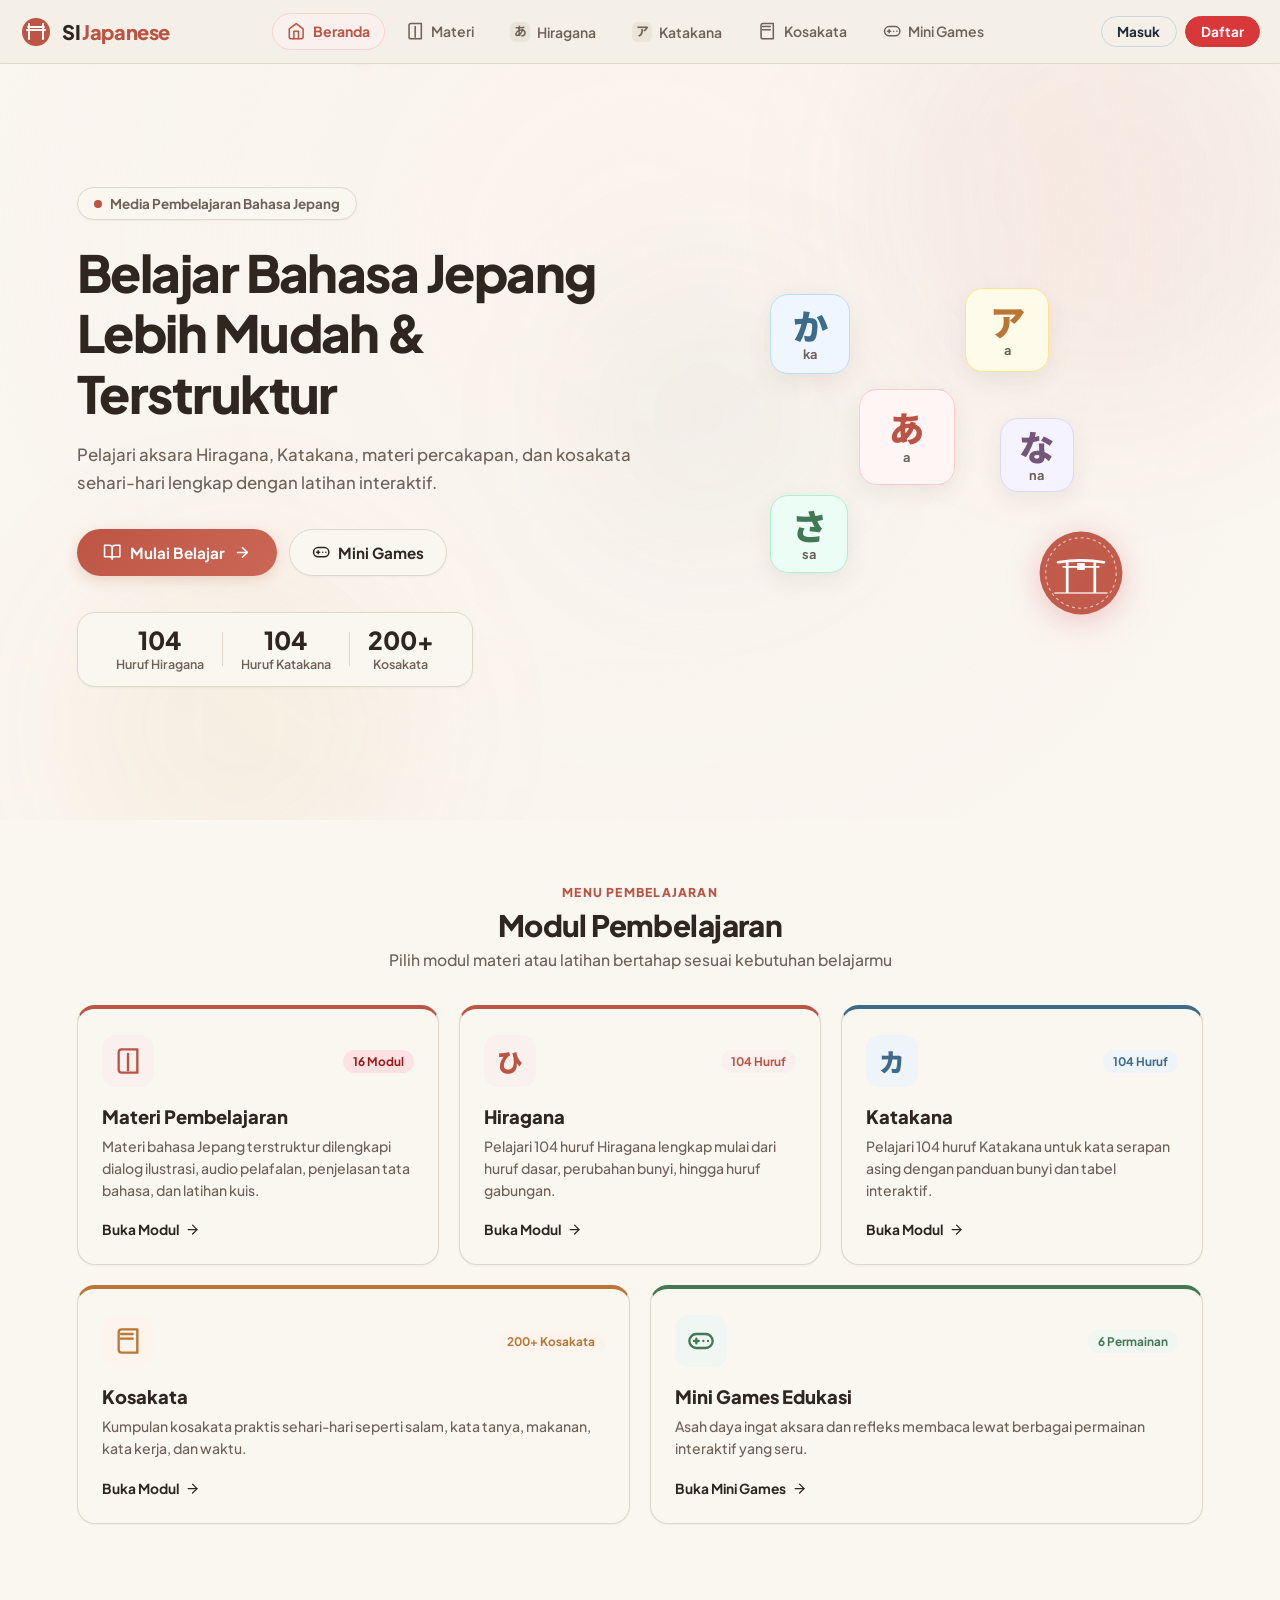
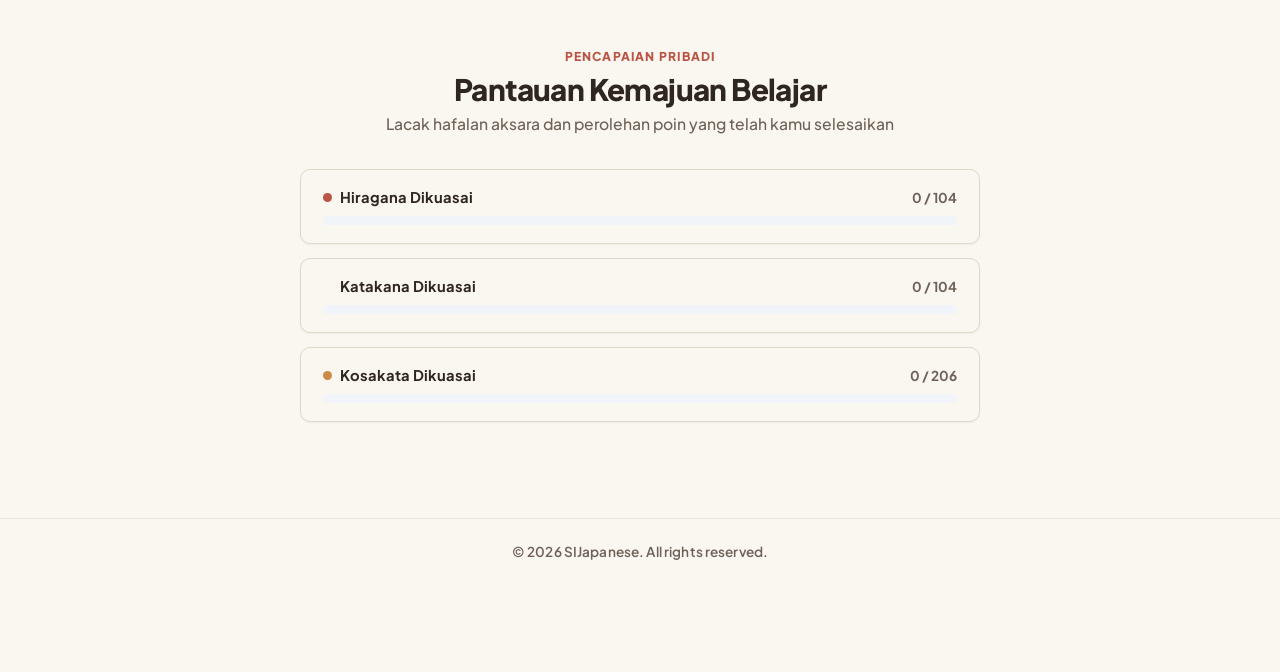
==== index.html @ f7a24c66 "fix: perbesar margin, padding, dan jarak antarelemen di beranda mobile agar lega dan nyaman" ====
<!DOCTYPE html>
<html lang="id">
<head>
  <meta charset="UTF-8" />
  <meta name="viewport" content="width=device-width, initial-scale=1.0" />
  <meta name="description" content="SIJapanese - Platform Edukasi Bahasa Jepang Interaktif untuk Menguasai Hiragana, Katakana, Kosakata, dan Sky Atk Defense." />
  <title>SIJapanese - Belajar Bahasa Jepang Interaktif</title>
  <link rel="preconnect" href="https://fonts.googleapis.com" />
  <link rel="preconnect" href="https://fonts.gstatic.com" crossorigin />
  <link href="https://fonts.googleapis.com/css2?family=Plus+Jakarta+Sans:ital,wght@0,500;0,600;0,700;0,800;1,500;1,600;1,700&family=Noto+Sans+JP:wght@500;700;900&display=swap" rel="stylesheet" />
  <link rel="stylesheet" href="css/style.css?v=20261112_spacious_beranda" />
  <link rel="stylesheet" href="css/materi.css?v=20261030_v3" />
  <link rel="stylesheet" href="css/auth.css" />
  <link rel="stylesheet" href="css/mobile_vibrant.css?v=20261112_spacious_beranda" />
  <style>
    html, body {
      background-color: #FAF6F0 !important;
      color: #2D2520;
    }
    #app {
      min-height: 100vh;
      min-height: 100dvh;
      display: flex;
      flex-direction: column;
      background-color: #FAF6F0;
    }
  </style>
</head>
<body>

    <!-- ZERO-FLICKER SESSION PRELOADER (Mencegah Dashboard Muncul Singkat Saat Reload) -->
    <script>
      (function() {
        try {
          var savedPage = sessionStorage.getItem('sijapanese_active_page');
          var validPages = ['home', 'materi', 'hiragana', 'katakana', 'vocabulary', 'games', 'monster'];
          if (savedPage && savedPage !== 'home' && validPages.indexOf(savedPage) !== -1) {
            document.write('<style id="pre-active-style">#page-home { display: none !important; } #page-' + savedPage + ' { display: block !important; }</style>');
          } else {
            sessionStorage.setItem('sijapanese_active_page', 'home');
          }
        } catch(e) {}
      })();
    </script>

  <div id="app">
    <!-- TOP NAVIGATION -->
    <nav class="navbar" id="navbar">
      <div class="nav-logo" onclick="showPage('home')" style="cursor:pointer" title="Beranda SIJapanese">
        <span class="logo-crest">
          <svg viewBox="0 0 32 32" class="svg-crest">
            <circle cx="16" cy="16" r="14" fill="#BE5544"/>
            <path d="M8 11h16M9 8v15M23 8v15M7 14h18" stroke="#FFFFFF" stroke-width="2" stroke-linecap="round"/>
          </svg>
        </span>
        <span class="logo-text">SI<span class="logo-accent">Japanese</span></span>
      </div>

      <div class="nav-links">
        <button class="nav-btn active" data-page="home" onclick="showPage('home')">
          <svg viewBox="0 0 24 24" class="svg-icon"><path d="m3 9 9-7 9 7v11a2 2 0 0 1-2 2H5a2 2 0 0 1-2-2z"/><polyline points="9 22 9 12 15 12 15 22"/></svg>
          <span>Beranda</span>
        </button>
        <button class="nav-btn" data-page="materi" onclick="showPage('materi')">
          <svg viewBox="0 0 24 24" class="svg-icon"><path d="M4 19.5v-15A2.5 2.5 0 0 1 6.5 2H20v20H6.5a2.5 2.5 0 0 1-2.5-2.5Z"/><path d="M12 6v14"/></svg>
          <span>Materi</span>
        </button>
        <button class="nav-btn" data-page="hiragana" onclick="showPage('hiragana')">
          <span class="kana-badge">あ</span>
          <span>Hiragana</span>
        </button>
        <button class="nav-btn" data-page="katakana" onclick="showPage('katakana')">
          <span class="kana-badge">ア</span>
          <span>Katakana</span>
        </button>
        <button class="nav-btn" data-page="vocabulary" onclick="showPage('vocabulary')">
          <svg viewBox="0 0 24 24" class="svg-icon"><path d="M4 19.5v-15A2.5 2.5 0 0 1 6.5 2H20v20H6.5a2.5 2.5 0 0 1-2.5-2.5Z"/><path d="M6 6h10M6 10h10"/></svg>
          <span>Kosakata</span>
        </button>
        <button class="nav-btn" data-page="games" onclick="showPage('games')">
          <svg viewBox="0 0 24 24" class="svg-icon"><rect width="20" height="12" x="2" y="6" rx="6"/><path d="M6 12h4m-2-2v4m10-2h.01m-4 0h.01"/></svg>
          <span>Mini Games</span>
        </button>
      </div>

      <!-- Widget Profil & Auth Pengguna -->
      <div class="nav-user-widget" id="nav-user-widget"></div>
    </nav>

    <!-- HOME PAGE -->
    <div id="page-home" class="page active">
      <section class="hero">
        <div class="hero-bg">
          <div class="sakura-container" id="sakura-container"></div>
          <div class="hero-shapes">
            <div class="shape shape-1"></div>
            <div class="shape shape-2"></div>
            <div class="shape shape-3"></div>
          </div>
        </div>

        <div class="hero-content">
          <div class="hero-badge">
            <span class="badge-dot"></span>
            <span>Media Pembelajaran Bahasa Jepang</span>
          </div>

          <h1 class="hero-title">
            Belajar Bahasa Jepang<br/>
            Lebih Mudah &amp; Terstruktur
          </h1>

          <p class="hero-subtitle">
            Pelajari aksara Hiragana, Katakana, materi percakapan, dan kosakata sehari-hari lengkap dengan latihan interaktif.
          </p>

          <div class="hero-cta">
            <button class="btn-primary" onclick="showPage('materi')">
              <svg viewBox="0 0 24 24" class="svg-icon"><path d="M2 3h6a4 4 0 0 1 4 4v14a3 3 0 0 0-3-3H2z"/><path d="M22 3h-6a4 4 0 0 0-4 4v14a3 3 0 0 1 3-3h7z"/></svg>
              <span>Mulai Belajar</span>
              <svg viewBox="0 0 24 24" class="svg-icon-arrow"><line x1="5" y1="12" x2="19" y2="12"/><polyline points="12 5 19 12 12 19"/></svg>
            </button>
            <button class="btn-secondary" onclick="showPage('games')">
              <svg viewBox="0 0 24 24" class="svg-icon"><rect width="20" height="12" x="2" y="6" rx="6"/><path d="M6 12h4m-2-2v4m10-2h.01m-4 0h.01"/></svg>
              <span>Mini Games</span>
            </button>
          </div>

          <div class="hero-stats">
            <div class="stat-item">
              <span class="stat-number">104</span>
              <span class="stat-label">Huruf Hiragana</span>
            </div>
            <div class="stat-divider"></div>
            <div class="stat-item">
              <span class="stat-number">104</span>
              <span class="stat-label">Huruf Katakana</span>
            </div>
            <div class="stat-divider"></div>
            <div class="stat-item">
              <span class="stat-number">200+</span>
              <span class="stat-label">Kosakata</span>
            </div>
          </div>
        </div>

        <div class="hero-visual">
          <div class="floating-cards" id="hero-floating-cards">
            <div class="float-card card-a" data-kana="あ" style="--delay:0s"><span class="card-jp">あ</span><span class="card-ro">a</span></div>
            <div class="float-card card-b" data-kana="か" style="--delay:0.5s"><span class="card-jp">か</span><span class="card-ro">ka</span></div>
            <div class="float-card card-c" data-kana="さ" style="--delay:1s"><span class="card-jp">さ</span><span class="card-ro">sa</span></div>
            <div class="float-card card-d" data-kana="ア" style="--delay:1.5s"><span class="card-jp">ア</span><span class="card-ro">a</span></div>
            <div class="float-card card-e" data-kana="な" style="--delay:0.3s"><span class="card-jp">な</span><span class="card-ro">na</span></div>
          </div>
          <div class="hero-mascot-art" onclick="speakJapanese('にほんご')" title="SIJapanese - にほんご" style="cursor:pointer">
            <svg class="mascot-emblem-svg" viewBox="0 0 120 120">
              <circle cx="60" cy="60" r="54" fill="#BE5544" opacity="0.95"/>
              <circle cx="60" cy="60" r="46" fill="none" stroke="#FFFFFF" stroke-width="1.5" stroke-dasharray="4 4" opacity="0.6"/>
              <!-- Torii Gate Silhouette -->
              <path d="M30 46Q60 41 90 46" stroke="#FFFFFF" stroke-width="3.5" stroke-linecap="round" fill="none"/>
              <line x1="36" y1="52" x2="84" y2="52" stroke="#FFFFFF" stroke-width="2.5"/>
              <line x1="42" y1="46" x2="42" y2="86" stroke="#FFFFFF" stroke-width="3.5"/>
              <line x1="78" y1="46" x2="78" y2="86" stroke="#FFFFFF" stroke-width="3.5"/>
              <rect x="55" y="47" width="10" height="9" fill="#FFFFFF"/>
              <!-- Sun / Cloud Accent -->
              <path d="M26 86h68" stroke="#FFFFFF" stroke-width="2" stroke-linecap="round" opacity="0.8"/>
            </svg>
          </div>
        </div>
      </section>

      <!-- MODULES SECTION -->
      <section class="features-section">
        <div class="section-header">
          <span class="section-tag">MENU PEMBELAJARAN</span>
          <h2>Modul Pembelajaran</h2>
          <p>Pilih modul materi atau latihan bertahap sesuai kebutuhan belajarmu</p>
        </div>

        <div class="feature-cards">
          <div class="feature-card card-orange" onclick="showPage('materi')">
            <div class="feature-header-row">
              <div class="feature-icon-wrap" style="background:var(--red-pale); color:var(--red);">
                <svg viewBox="0 0 24 24" class="svg-icon-large"><path d="M4 19.5v-15A2.5 2.5 0 0 1 6.5 2H20v20H6.5a2.5 2.5 0 0 1-2.5-2.5Z"/><path d="M12 6v14"/></svg>
              </div>
              <div class="feature-badge" style="background:#FEE2E2; color:#991B1B;">16 Modul</div>
            </div>
            <h3>Materi Pembelajaran</h3>
            <p>Materi bahasa Jepang terstruktur dilengkapi dialog ilustrasi, audio pelafalan, penjelasan tata bahasa, dan latihan kuis.</p>
            <div class="feature-footer">
              <span>Buka Modul</span>
              <svg viewBox="0 0 24 24" class="svg-icon-mini"><line x1="5" y1="12" x2="19" y2="12"/><polyline points="12 5 19 12 12 19"/></svg>
            </div>
          </div>
          <div class="feature-card card-red" onclick="showPage('hiragana')">
            <div class="feature-header-row">
              <div class="feature-icon-wrap red-icon">
                <span class="feature-kana">ひ</span>
              </div>
              <div class="feature-badge red-badge">104 Huruf</div>
            </div>
            <h3>Hiragana</h3>
            <p>Pelajari 104 huruf Hiragana lengkap mulai dari huruf dasar, perubahan bunyi, hingga huruf gabungan.</p>
            <div class="feature-footer">
              <span>Buka Modul</span>
              <svg viewBox="0 0 24 24" class="svg-icon-mini"><line x1="5" y1="12" x2="19" y2="12"/><polyline points="12 5 19 12 12 19"/></svg>
            </div>
          </div>

          <div class="feature-card card-blue" onclick="showPage('katakana')">
            <div class="feature-header-row">
              <div class="feature-icon-wrap blue-icon">
                <span class="feature-kana">カ</span>
              </div>
              <div class="feature-badge blue-badge">104 Huruf</div>
            </div>
            <h3>Katakana</h3>
            <p>Pelajari 104 huruf Katakana untuk kata serapan asing dengan panduan bunyi dan tabel interaktif.</p>
            <div class="feature-footer">
              <span>Buka Modul</span>
              <svg viewBox="0 0 24 24" class="svg-icon-mini"><line x1="5" y1="12" x2="19" y2="12"/><polyline points="12 5 19 12 12 19"/></svg>
            </div>
          </div>

          <div class="feature-card card-yellow" onclick="showPage('vocabulary')">
            <div class="feature-header-row">
              <div class="feature-icon-wrap yellow-icon">
                <svg viewBox="0 0 24 24" class="svg-icon-large"><path d="M4 19.5v-15A2.5 2.5 0 0 1 6.5 2H20v20H6.5a2.5 2.5 0 0 1-2.5-2.5Z"/><path d="M6 6h10M6 10h10"/></svg>
              </div>
              <div class="feature-badge yellow-badge">200+ Kosakata</div>
            </div>
            <h3>Kosakata</h3>
            <p>Kumpulan kosakata praktis sehari-hari seperti salam, kata tanya, makanan, kata kerja, dan waktu.</p>
            <div class="feature-footer">
              <span>Buka Modul</span>
              <svg viewBox="0 0 24 24" class="svg-icon-mini"><line x1="5" y1="12" x2="19" y2="12"/><polyline points="12 5 19 12 12 19"/></svg>
            </div>
          </div>

          <div class="feature-card card-green" onclick="showPage('games')">
            <div class="feature-header-row">
              <div class="feature-icon-wrap green-icon">
                <svg viewBox="0 0 24 24" class="svg-icon-large"><rect width="20" height="12" x="2" y="6" rx="6"/><path d="M6 12h4m-2-2v4m10-2h.01m-4 0h.01"/></svg>
              </div>
              <div class="feature-badge green-badge">6 Permainan</div>
            </div>
            <h3>Mini Games Edukasi</h3>
            <p>Asah daya ingat aksara dan refleks membaca lewat berbagai permainan interaktif yang seru.</p>
            <div class="feature-footer">
              <span>Buka Mini Games</span>
              <svg viewBox="0 0 24 24" class="svg-icon-mini"><line x1="5" y1="12" x2="19" y2="12"/><polyline points="12 5 19 12 12 19"/></svg>
            </div>
          </div>
        </div>
      </section>

      <!-- PROGRESS SECTION -->
      <section class="progress-section">
        <div class="section-header">
          <span class="section-tag">PENCAPAIAN PRIBADI</span>
          <h2>Pantauan Kemajuan Belajar</h2>
          <p>Lacak hafalan aksara dan perolehan poin yang telah kamu selesaikan</p>
        </div>

        <div class="progress-cards">
          <div class="progress-card">
            <div class="progress-label">
              <div class="progress-title-wrap">
                <span class="progress-dot red-dot"></span>
                <span class="progress-name">Hiragana Dikuasai</span>
              </div>
              <span id="hiragana-progress-text" class="progress-count">0 / 104</span>
            </div>
            <div class="progress-bar-wrap">
              <div class="progress-bar red" id="hiragana-progress-bar" style="width:0%"></div>
            </div>
          </div>

          <div class="progress-card">
            <div class="progress-label">
              <div class="progress-title-wrap">
                <span class="progress-dot blue-dot"></span>
                <span class="progress-name">Katakana Dikuasai</span>
              </div>
              <span id="katakana-progress-text" class="progress-count">0 / 104</span>
            </div>
            <div class="progress-bar-wrap">
              <div class="progress-bar blue" id="katakana-progress-bar" style="width:0%"></div>
            </div>
          </div>

          <div class="progress-card">
            <div class="progress-label">
              <div class="progress-title-wrap">
                <span class="progress-dot yellow-dot"></span>
                <span class="progress-name">Kosakata Dikuasai</span>
              </div>
              <span id="vocab-progress-text" class="progress-count">0 / 200</span>
            </div>
            <div class="progress-bar-wrap">
              <div class="progress-bar yellow" id="vocab-progress-bar" style="width:0%"></div>
            </div>
          </div>
        </div>
      </section>
    </div>

    <!-- HIRAGANA PAGE -->
    <div id="page-hiragana" class="page">
      <div class="page-header red-header">
        <div class="page-header-content">
          <button class="back-btn" onclick="handleKanaBack('hiragana')">
            <svg viewBox="0 0 24 24" class="svg-icon-mini"><line x1="19" y1="12" x2="5" y2="12"/><polyline points="12 19 5 12 12 5"/></svg>
            <span>Kembali</span>
          </button>
          <div class="page-title-wrap">
            <h1>ひらがな <span class="sub-title">Hiragana</span></h1>
            <p>104 Huruf Lengkap: Huruf Dasar, Tenten, Maru, dan Gabungan</p>
          </div>
          <div class="page-mode-toggle">
            <button class="mode-btn active" id="hiragana-mode-learn" onclick="setMode('hiragana','learn')">
              <svg viewBox="0 0 24 24" class="svg-icon-mini"><path d="M2 3h6a4 4 0 0 1 4 4v14a3 3 0 0 0-3-3H2z"/><path d="M22 3h-6a4 4 0 0 0-4 4v14a3 3 0 0 1 3-3h7z"/></svg>
              <span>Belajar</span>
            </button>
            <button class="mode-btn" id="hiragana-mode-quiz" onclick="setMode('hiragana','quiz')">
              <svg viewBox="0 0 24 24" class="svg-icon-mini"><path d="M12 20h9"/><path d="M16.5 3.5a2.121 2.121 0 0 1 3 3L7 19l-4 1 1-4L16.5 3.5z"/></svg>
              <span>Kuis</span>
            </button>
            <button class="mode-btn" id="hiragana-romaji-toggle" onclick="toggleRomajiVisibility('hiragana')" title="Sembunyikan/Tampilkan Romaji untuk Hafalan">
              <svg viewBox="0 0 24 24" class="svg-icon-mini"><path d="M2 12s3-7 10-7 10 7 10 7-3 7-10 7-10-7-10-7Z"/><circle cx="12" cy="12" r="3"/></svg>
              <span id="hiragana-romaji-label">Romaji: ON</span>
            </button>
          </div>
        </div>
      </div>
      <div id="hiragana-learn-mode" class="char-grid-container"></div>
      <div id="hiragana-quiz-mode" class="quiz-container hidden">
        <div class="quiz-card-wrap" id="hiragana-quiz-wrap"></div>
      </div>

      <!-- AJAKAN LATIHAN MINI GAMES -->
      <div class="kana-minigames-cta">
        <div class="kana-cta-text-wrap">
          <span class="kana-cta-badge">Latihan Interaktif</span>
          <h3 class="kana-cta-title">Lanjut Menghafal dengan Mini Games</h3>
          <p class="kana-cta-desc">Sudah mengenali bentuk huruf Hiragana di atas? Uji daya ingatmu dan pertajam ingatan lewat Flash Card atau kuis interaktif.</p>
        </div>
        <div class="kana-cta-btn-wrap">
          <button class="kana-cta-btn-primary" onclick="showPage('games'); startGame('flash-card'); setFlashMode('hiragana');">
            <span>Mulai Flash Card Hiragana</span>
          </button>
          <button class="kana-cta-btn-secondary" onclick="showPage('games');">
            <span>Buka Menu Mini Games</span>
          </button>
        </div>
      </div>
    </div>

    <!-- KATAKANA PAGE -->
    <div id="page-katakana" class="page">
      <div class="page-header blue-header">
        <div class="page-header-content">
          <button class="back-btn" onclick="handleKanaBack('katakana')">
            <svg viewBox="0 0 24 24" class="svg-icon-mini"><line x1="19" y1="12" x2="5" y2="12"/><polyline points="12 19 5 12 12 5"/></svg>
            <span>Kembali</span>
          </button>
          <div class="page-title-wrap">
            <h1>カタカナ <span class="sub-title">Katakana</span></h1>
            <p>104 Huruf Lengkap: Huruf Dasar, Tenten, Maru, dan Gabungan</p>
          </div>
          <div class="page-mode-toggle">
            <button class="mode-btn active" id="katakana-mode-learn" onclick="setMode('katakana','learn')">
              <svg viewBox="0 0 24 24" class="svg-icon-mini"><path d="M2 3h6a4 4 0 0 1 4 4v14a3 3 0 0 0-3-3H2z"/><path d="M22 3h-6a4 4 0 0 0-4 4v14a3 3 0 0 1 3-3h7z"/></svg>
              <span>Belajar</span>
            </button>
            <button class="mode-btn" id="katakana-mode-quiz" onclick="setMode('katakana','quiz')">
              <svg viewBox="0 0 24 24" class="svg-icon-mini"><path d="M12 20h9"/><path d="M16.5 3.5a2.121 2.121 0 0 1 3 3L7 19l-4 1 1-4L16.5 3.5z"/></svg>
              <span>Kuis</span>
            </button>
            <button class="mode-btn" id="katakana-romaji-toggle" onclick="toggleRomajiVisibility('katakana')" title="Sembunyikan/Tampilkan Romaji untuk Hafalan">
              <svg viewBox="0 0 24 24" class="svg-icon-mini"><path d="M2 12s3-7 10-7 10 7 10 7-3 7-10 7-10-7-10-7Z"/><circle cx="12" cy="12" r="3"/></svg>
              <span id="katakana-romaji-label">Romaji: ON</span>
            </button>
          </div>
        </div>
      </div>
      <div id="katakana-learn-mode" class="char-grid-container"></div>
      <div id="katakana-quiz-mode" class="quiz-container hidden">
        <div class="quiz-card-wrap" id="katakana-quiz-wrap"></div>
      </div>

      <!-- AJAKAN LATIHAN MINI GAMES -->
      <div class="kana-minigames-cta">
        <div class="kana-cta-text-wrap">
          <span class="kana-cta-badge">Latihan Interaktif</span>
          <h3 class="kana-cta-title">Lanjut Menghafal dengan Mini Games</h3>
          <p class="kana-cta-desc">Sudah mengenali bentuk huruf Katakana di atas? Uji daya ingatmu dan pertajam ingatan lewat Flash Card atau kuis interaktif.</p>
        </div>
        <div class="kana-cta-btn-wrap">
          <button class="kana-cta-btn-primary" onclick="showPage('games'); startGame('flash-card'); setFlashMode('katakana');">
            <span>Mulai Flash Card Katakana</span>
          </button>
          <button class="kana-cta-btn-secondary" onclick="showPage('games');">
            <span>Buka Menu Mini Games</span>
          </button>
        </div>
      </div>
    </div>

    <!-- VOCABULARY PAGE -->
    <div id="page-vocabulary" class="page">
      <div class="page-header yellow-header">
        <div class="page-header-content">
          <button class="back-btn" onclick="showPage('home')">
            <svg viewBox="0 0 24 24" class="svg-icon-mini"><line x1="19" y1="12" x2="5" y2="12"/><polyline points="12 19 5 12 12 5"/></svg>
            <span>Kembali</span>
          </button>
          <div class="page-title-wrap">
            <h1>Kosakata Bahasa Jepang</h1>
            <p>Daftar kosakata praktis sehari-hari dengan pelafalan suara, flashcard, dan latihan kuis</p>
          </div>
        </div>
      </div>

      <!-- VOCABULARY MODE SWITCHER (ZERO ICON / ZERO EMOJI) -->
      <div class="vocab-mode-nav-wrap">
        <div class="vocab-mode-switcher">
          <button type="button" class="vocab-mode-btn active" id="btn-vocab-mode-explore" onclick="switchVocabMode('explore')">
            <span class="vocab-mode-pill-tag">Mode 1</span>
            <span class="vocab-mode-title">Kamus &amp; Eksplorasi</span>
          </button>
          <button type="button" class="vocab-mode-btn" id="btn-vocab-mode-flashcard" onclick="switchVocabMode('flashcard')">
            <span class="vocab-mode-pill-tag">Mode 2</span>
            <span class="vocab-mode-title">Flashcard Audio</span>
          </button>
          <button type="button" class="vocab-mode-btn" id="btn-vocab-mode-quiz" onclick="switchVocabMode('quiz')">
            <span class="vocab-mode-pill-tag">Mode 3</span>
            <span class="vocab-mode-title">Latihan &amp; Kuis Kosakata</span>
          </button>
        </div>
      </div>

      <!-- VIEW 1: KAMUS & EKSPLORASI -->
      <div id="vocab-view-explore" class="vocab-mode-view">
        <div class="vocab-explore-controls">
          <div class="vocab-search-wrap">
            <input type="text" id="vocab-search-input" class="vocab-search-input" placeholder="Cari kanji, hiragana, romaji, atau arti bahasa Indonesia..." oninput="handleVocabSearch(this.value)" />
            <button type="button" class="vocab-search-clear-btn" onclick="clearVocabSearch()">Reset</button>
          </div>
          <div class="vocab-categories-bar" id="vocab-categories-bar"></div>
          <div class="vocab-results-summary" id="vocab-results-summary"></div>
        </div>
        <div class="vocab-grid" id="vocab-grid"></div>
      </div>

      <!-- VIEW 2: FLASHCARD AUDIO -->
      <div id="vocab-view-flashcard" class="vocab-mode-view hidden">
        <div class="vocab-flashcard-container">
          <div class="vocab-flashcard-header">
            <div class="vocab-deck-selector-row" style="display: flex; gap: 12px; flex-wrap: wrap; align-items: flex-end;">
              <div style="flex: 1; min-width: 200px;">
                <label class="vocab-control-label">Pilih Kategori Deck:</label>
                <select id="vocab-flashcard-deck-select" class="vocab-select-control" onchange="changeFlashcardDeck(this.value)">
                  <option value="all" selected>Semua Kosakata</option>
                  <option value="greetings">Salam &amp; Sapaan</option>
                  <option value="questions">Kata Tanya &amp; Bertanya</option>
                  <option value="food">Makanan &amp; Minuman</option>
                  <option value="verbs">Kata Kerja Harian</option>
                  <option value="adjectives">Kata Sifat &amp; Kondisi</option>
                  <option value="school">Sekolah &amp; Benda Kelas</option>
                  <option value="numbers_time">Angka, Hari &amp; Waktu</option>
                  <option value="family">Keluarga</option>
                  <option value="places">Tempat &amp; Transportasi</option>
                </select>
              </div>
              <div style="min-width: 140px;">
                <label class="vocab-control-label">Target Hafalan:</label>
                <select id="vocab-flashcard-batch-select" class="vocab-select-control" onchange="changeFlashcardBatch(this.value)">
                  <option value="15">15 Kartu</option>
                  <option value="30" selected>30 Kartu</option>
                  <option value="45">45 Kartu</option>
                  <option value="60">60 Kartu</option>
                  <option value="all">Semua Kartu</option>
                </select>
              </div>
            </div>
            <div class="vocab-flashcard-progress-bar-wrap">
              <div class="vocab-flashcard-progress-info">
                <div style="display: flex; align-items: center; gap: 8px;">
                  <span id="flashcard-round-badge" style="font-size: 0.75rem; font-weight: 800; padding: 2px 8px; border-radius: 9999px; background: #EFF6FF; color: #1D4ED8;">Putaran 1</span>
                  <span id="flashcard-counter-text">Sisa 0 dari 0 kartu</span>
                </div>
                <div style="display:flex; gap:8px; align-items:center;">
                  <span style="font-size:0.75rem; font-weight:700; padding:2px 8px; border-radius:9999px; background:#DCFCE7; color:#15803D;"><strong id="flashcard-mastered-text">0 Dikuasai</strong></span>
                  <span style="font-size:0.75rem; font-weight:700; padding:2px 8px; border-radius:9999px; background:#FEF3C7; color:#B45309;"><strong id="flashcard-review-badge">0 Perlu Ulang</strong></span>
                </div>
              </div>
              <div class="vocab-progress-track">
                <div class="vocab-progress-fill" id="flashcard-progress-fill" style="width:0%"></div>
              </div>
            </div>
          </div>

          <!-- THE FLIP CARD -->
          <div class="vocab-card-scene" onclick="flipFlashcard()">
            <div class="vocab-flipper" id="vocab-flipper">
              <!-- FRONT -->
              <div class="vocab-flashcard-side vocab-flashcard-front">
                <div class="vocab-flashcard-badge-row">
                  <span class="vocab-level-chip" id="flash-front-level">N5</span>
                  <span class="vocab-tap-hint">Klik untuk Membalik</span>
                </div>
                <div class="vocab-flashcard-main-jp" id="flash-front-jp">わたし</div>
                <div class="vocab-flashcard-sub-kana" id="flash-front-kana"></div>
                <div class="vocab-flashcard-romaji" id="flash-front-romaji">watashi</div>
                <button type="button" class="btn-flashcard-audio" onclick="event.stopPropagation(); playFlashcardAudio()">
                  <span>Dengar Pelafalan Audio</span>
                </button>
              </div>

              <!-- BACK -->
              <div class="vocab-flashcard-side vocab-flashcard-back">
                <div class="vocab-flashcard-badge-row">
                  <span class="vocab-level-chip" id="flash-back-level">N5</span>
                  <span class="vocab-tap-hint">Sisi Terjemahan</span>
                </div>
                <div class="vocab-flashcard-meaning" id="flash-back-meaning">Saya / Aku</div>
                <div class="vocab-flashcard-example-box">
                  <div class="vocab-example-jp" id="flash-back-example-jp">わたし は がくせい です。</div>
                  <div class="vocab-example-id" id="flash-back-example-id">Saya adalah murid.</div>
                </div>
                <button type="button" class="btn-flashcard-audio" onclick="event.stopPropagation(); playFlashcardAudio()">
                  <span>Dengar Pelafalan Audio</span>
                </button>
              </div>
            </div>
          </div>

          <!-- ACTION CONTROLS -->
          <div class="vocab-flashcard-actions">
            <button type="button" class="btn-flash-nav" onclick="prevFlashcard()">
              <span>Sebelumnya</span>
            </button>
            <button type="button" class="btn-flash-flip" onclick="flipFlashcard()">
              <span>Balik Kartu</span>
            </button>
            <button type="button" class="btn-flash-review" onclick="markFlashcardReview()">
              <span>Belum Hafal</span>
            </button>
            <button type="button" class="btn-flash-master" onclick="markFlashcardMastered()">
              <span>Sudah Hafal (+3 Poin)</span>
            </button>
            <button type="button" class="btn-flash-nav" onclick="nextFlashcard()">
              <span>Selanjutnya</span>
            </button>
          </div>

          <!-- QUIZLET-STYLE ROUND CHECKPOINT CARD (JIKA ADA KARTU BELUM HAFAL) -->
          <div id="vocab-flashcard-checkpoint" class="vocab-flashcard-checkpoint hidden" style="background: var(--card); border: 2px solid var(--border); border-radius: 24px; padding: 32px 24px; text-align: center; margin-top: 10px; box-shadow: 0 12px 32px rgba(45,37,32,0.08);">
            <div style="width: 68px; height: 68px; border-radius: 50%; background: #FEF3C7; color: #D97706; display: flex; align-items: center; justify-content: center; margin: 0 auto 16px;">
              <svg viewBox="0 0 24 24" style="width: 34px; height: 34px; fill: none; stroke: currentColor; stroke-width: 2.3; stroke-linecap: round; stroke-linejoin: round;"><circle cx="12" cy="12" r="10"/><polyline points="12 6 12 12 16 14"/></svg>
            </div>
            <span style="display: inline-block; padding: 4px 14px; border-radius: 9999px; background: #FEF3C7; color: #B45309; font-size: 0.8rem; font-weight: 800; margin-bottom: 10px;">PUTARAN <span id="flash-checkpoint-round-num">1</span> SELESAI</span>
            <h2 style="font-size: 1.45rem; font-weight: 800; color: #2F2620; margin-bottom: 8px;">Progres Bagus! Mari Tuntaskan Sisanya</h2>
            <p style="font-size: 0.92rem; color: #6E6157; max-width: 480px; margin: 0 auto 20px; line-height: 1.5;">Kamu telah menyelesaikan kartu di putaran ini. Yuk fokus ulangi sisa kartu yang belum hafal sampai semuanya tuntas 100%!</p>

            <div style="display: grid; grid-template-columns: repeat(2, 1fr); gap: 14px; max-width: 400px; margin: 0 auto 24px;">
              <div style="background: #DCFCE7; padding: 14px 12px; border-radius: 16px; border: 1.5px solid #86EFAC;">
                <span style="font-size: 0.75rem; color: #15803D; font-weight: 700; display: block; margin-bottom: 4px;">Sudah Hafal</span>
                <strong id="flash-checkpoint-mastered-count" style="font-size: 1.45rem; color: #166534;">0 Kartu</strong>
              </div>
              <div style="background: #FEF2F2; padding: 14px 12px; border-radius: 16px; border: 1.5px solid #FECACA;">
                <span style="font-size: 0.75rem; color: #B91C1C; font-weight: 700; display: block; margin-bottom: 4px;">Perlu Diulang</span>
                <strong id="flash-checkpoint-unmastered-count" style="font-size: 1.45rem; color: #991B1B;">0 Kartu</strong>
              </div>
            </div>

            <div style="display: flex; gap: 12px; justify-content: center; flex-wrap: wrap;">
              <button type="button" class="btn-primary" onclick="continueFlashcardNextRound()" style="padding: 12px 24px; font-weight: 700; border-radius: 12px;">
                <span>Lanjutkan Sisa <span id="flash-checkpoint-next-count">0</span> Kartu</span>
              </button>
              <button type="button" class="btn-secondary" onclick="restartCurrentFlashcardDeck()" style="padding: 12px 20px; font-weight: 700; border-radius: 12px;">
                <span>Ulangi Semua Dari Awal</span>
              </button>
            </div>
          </div>

          <!-- QUIZLET-STYLE COMPLETION CARD (OTOMATIS MASUK DATABASE GURU) -->
          <div id="vocab-flashcard-complete" class="vocab-flashcard-complete hidden" style="background: var(--card); border: 2px solid var(--border); border-radius: 24px; padding: 36px 24px; text-align: center; margin-top: 10px; box-shadow: 0 12px 32px rgba(45,37,32,0.08);">
            <div style="width: 72px; height: 72px; border-radius: 50%; background: #DCFCE7; color: #16A34A; display: flex; align-items: center; justify-content: center; margin: 0 auto 16px;">
              <svg viewBox="0 0 24 24" style="width: 38px; height: 38px; fill: none; stroke: currentColor; stroke-width: 2.5; stroke-linecap: round; stroke-linejoin: round;"><path d="M22 11.08V12a10 10 0 1 1-5.93-9.14"/><polyline points="22 4 12 14.01 9 11.01"/></svg>
            </div>
            <span style="display: inline-block; padding: 5px 16px; border-radius: 9999px; background: #DCFCE7; color: #15803D; font-size: 0.8rem; font-weight: 800; letter-spacing: 0.5px; margin-bottom: 12px;">SELESAI 100% &bull; TERSIMPAN KE DATABASE GURU</span>
            <h2 style="font-size: 1.55rem; font-weight: 800; color: #2F2620; margin-bottom: 8px;">Semua Kartu Berhasil Dikuasai!</h2>
            <p style="font-size: 0.95rem; color: #6E6157; max-width: 480px; margin: 0 auto 24px; line-height: 1.55;">Hebat! Kamu telah menghafal seluruh kosakata di deck ini persis seperti Quizlet. Semua kartu yang belum hafal telah diulang hingga tuntas, dan hasil latihanmu otomatis tercatat di database Guru.</p>

            <div style="display: grid; grid-template-columns: repeat(auto-fit, minmax(130px, 1fr)); gap: 14px; max-width: 520px; margin: 0 auto 28px;">
              <div style="background: var(--card-warm); padding: 16px 12px; border-radius: 16px; border: 1.5px solid var(--border);">
                <span style="font-size: 0.75rem; color: #6E6157; font-weight: 700; display: block; margin-bottom: 4px;">Total Kosakata</span>
                <strong id="flash-result-total" style="font-size: 1.45rem; color: #2F2620;">0 Kartu</strong>
              </div>
              <div style="background: var(--card-warm); padding: 16px 12px; border-radius: 16px; border: 1.5px solid var(--border);">
                <span style="font-size: 0.75rem; color: #6E6157; font-weight: 700; display: block; margin-bottom: 4px;">Pengulangan</span>
                <strong id="flash-result-reviews" style="font-size: 1.45rem; color: #D97706;">0x Ulang</strong>
              </div>
              <div style="background: var(--card-warm); padding: 16px 12px; border-radius: 16px; border: 1.5px solid var(--border);">
                <span style="font-size: 0.75rem; color: #6E6157; font-weight: 700; display: block; margin-bottom: 4px;">Poin Diperoleh</span>
                <strong id="flash-result-points" style="font-size: 1.45rem; color: #16A34A;">+0 Poin</strong>
              </div>
            </div>

            <div style="display: flex; gap: 12px; justify-content: center; flex-wrap: wrap;">
              <button type="button" class="btn-primary" onclick="restartCurrentFlashcardDeck()" style="padding: 12px 24px; font-weight: 700; border-radius: 12px;">
                <span>Ulangi Deck Ini</span>
              </button>
              <button type="button" class="btn-secondary" onclick="switchVocabMode('explore')" style="padding: 12px 24px; font-weight: 700; border-radius: 12px;">
                <span>Buka Kamus</span>
              </button>
              <button type="button" class="btn-secondary" onclick="switchVocabMode('quiz')" style="padding: 12px 24px; font-weight: 700; border-radius: 12px;">
                <span>Lanjut ke Kuis</span>
              </button>
            </div>
          </div>
        </div>
      </div>

      <!-- VIEW 3: LATIHAN & KUIS KOSAKATA -->
      <div id="vocab-view-quiz" class="vocab-mode-view hidden">
        <!-- LOBBY -->
        <div id="vocab-quiz-lobby" class="vocab-quiz-lobby">
          <div class="vocab-quiz-intro-card">
            <span class="badge-pill-brand">EVALUASI AKADEMIK</span>
            <h2>Latihan &amp; Kuis Kosakata Interaktif</h2>
            <p>Uji penguasaan kosakata bahasa Jepang Anda melalui paket soal pilihan ganda. Pilihlah target jumlah soal yang ingin Anda latih, dan pantau penguasaan Anda. Nilai Anda akan otomatis direkapitulasi ke dalam laporan Guru.</p>
          </div>

          <div class="vocab-quiz-settings-bar" style="background: var(--card); border: 1.5px solid var(--border); border-radius: 16px; padding: 14px 20px; margin-bottom: 20px; display: flex; align-items: center; justify-content: space-between; flex-wrap: wrap; gap: 12px;">
            <div style="display: flex; align-items: center; gap: 10px;">
              <label for="vocab-quiz-count-select" style="font-size: 0.88rem; font-weight: 700; color: var(--text);">Jumlah Soal per Paket:</label>
              <select id="vocab-quiz-count-select" class="vocab-select-control" style="padding: 6px 14px; font-weight: 700; border-radius: 10px;">
                <option value="10">10 Soal (Cepat)</option>
                <option value="15" selected>15 Soal (Standar)</option>
                <option value="30">30 Soal (Mendalam)</option>
                <option value="45">45 Soal</option>
                <option value="60">60 Soal</option>
                <option value="all">Semua Soal Tersedia</option>
              </select>
            </div>
            <div id="vocab-quiz-resume-badge" class="hidden" style="display: flex; align-items: center; gap: 8px;">
              <span style="font-size: 0.78rem; font-weight: 700; padding: 4px 10px; border-radius: 9999px; background: #FEF3C7; color: #B45309;">Ada sesi kuis tersimpan</span>
              <button type="button" onclick="resumeSavedQuizSession()" style="padding: 5px 14px; font-size: 0.82rem; font-weight: 700; border-radius: 8px; background: #BA5444; color: #FFF; border: none; cursor: pointer;">Lanjutkan</button>
            </div>
          </div>

          <div class="vocab-quiz-packets-grid">
            <div class="vocab-packet-card" onclick="selectVocabQuizPacket('greetings')">
              <div class="vocab-packet-badge">SALAM &amp; SAPAAN</div>
              <h3>Salam &amp; Ungkapan Sehari-hari</h3>
              <p>10 Soal pemahaman salam pagi, terima kasih, perkenalan, dan etika.</p>
              <div class="vocab-packet-footer">
                <span class="packet-kkm">KKM: 70</span>
                <span class="btn-packet-start">Mulai Latihan</span>
              </div>
            </div>

            <div class="vocab-packet-card" onclick="selectVocabQuizPacket('questions')">
              <div class="vocab-packet-badge">KATA TANYA</div>
              <h3>Pola &amp; Kata Tanya Fondasi</h3>
              <p>10 Soal penggunaan apa, siapa, di mana, kapan, kenapa, dan berapa.</p>
              <div class="vocab-packet-footer">
                <span class="packet-kkm">KKM: 70</span>
                <span class="btn-packet-start">Mulai Latihan</span>
              </div>
            </div>

            <div class="vocab-packet-card" onclick="selectVocabQuizPacket('food')">
              <div class="vocab-packet-badge">KULINER</div>
              <h3>Makanan &amp; Minuman N5</h3>
              <p>10 Soal seputar hidangan, minuman, memesan makanan, dan rasa.</p>
              <div class="vocab-packet-footer">
                <span class="packet-kkm">KKM: 70</span>
                <span class="btn-packet-start">Mulai Latihan</span>
              </div>
            </div>

            <div class="vocab-packet-card" onclick="selectVocabQuizPacket('verbs')">
              <div class="vocab-packet-badge">KATA KERJA</div>
              <h3>Kata Kerja Harian (Doushi)</h3>
              <p>10 Soal pemahaman makan, minum, pergi, melihat, menulis, dll.</p>
              <div class="vocab-packet-footer">
                <span class="packet-kkm">KKM: 70</span>
                <span class="btn-packet-start">Mulai Latihan</span>
              </div>
            </div>

            <div class="vocab-packet-card" onclick="selectVocabQuizPacket('adjectives')">
              <div class="vocab-packet-badge">KATA SIFAT</div>
              <h3>Kata Sifat Dasar (Keiyoushi)</h3>
              <p>10 Soal antonim, rasa makanan, kondisi, dan sifat benda.</p>
              <div class="vocab-packet-footer">
                <span class="packet-kkm">KKM: 70</span>
                <span class="btn-packet-start">Mulai Latihan</span>
              </div>
            </div>

            <div class="vocab-packet-card" onclick="selectVocabQuizPacket('school')">
              <div class="vocab-packet-badge">SEKOLAH</div>
              <h3>Sekolah &amp; Benda Kelas</h3>
              <p>10 Soal seputar alat tulis, ruang kelas, guru, dan teman belajar.</p>
              <div class="vocab-packet-footer">
                <span class="packet-kkm">KKM: 70</span>
                <span class="btn-packet-start">Mulai Latihan</span>
              </div>
            </div>

            <div class="vocab-packet-card" onclick="selectVocabQuizPacket('numbers_time')">
              <div class="vocab-packet-badge">ANGKA &amp; WAKTU</div>
              <h3>Angka, Hari &amp; Waktu</h3>
              <p>10 Soal menghitung angka, harga Yen, jam, dan nama-nama hari.</p>
              <div class="vocab-packet-footer">
                <span class="packet-kkm">KKM: 70</span>
                <span class="btn-packet-start">Mulai Latihan</span>
              </div>
            </div>

            <div class="vocab-packet-card" onclick="selectVocabQuizPacket('mixed')">
              <div class="vocab-packet-badge">TANTANGAN</div>
              <h3>Campuran Semua Kosakata</h3>
              <p>10 Soal acak komprehensif dari seluruh perbendaharaan kosakata.</p>
              <div class="vocab-packet-footer">
                <span class="packet-kkm">KKM: 70</span>
                <span class="btn-packet-start">Mulai Latihan</span>
              </div>
            </div>
          </div>
        </div>

        <!-- ACTIVE QUIZ PLAY -->
        <div id="vocab-quiz-play" class="vocab-quiz-play hidden">
          <div class="vocab-quiz-header-bar">
            <div class="vocab-quiz-status-col">
              <span class="vocab-quiz-packet-name" id="vocab-quiz-packet-title">Paket: JLPT N5</span>
              <span class="vocab-quiz-step-info" id="vocab-quiz-step-text">Soal 1 dari 10</span>
            </div>
            <div class="vocab-quiz-score-badge">
              <span>Nilai Sementara: </span>
              <strong id="vocab-quiz-live-score">0</strong>
            </div>
            <button type="button" class="btn-vocab-quiz-quit" onclick="quitVocabQuiz()">Keluar Latihan</button>
          </div>

          <div class="vocab-quiz-progress-bar-wrap">
            <div class="vocab-quiz-progress-fill" id="vocab-quiz-progress-fill" style="width:10%"></div>
          </div>

          <div class="vocab-quiz-question-box">
            <div class="vocab-quiz-type-badge" id="vocab-q-type-badge">Tebak Arti Kosakata</div>
            <div class="vocab-quiz-prompt" id="vocab-q-prompt">Apa arti dari kosakata bahasa Jepang berikut?</div>
            
            <div class="vocab-quiz-target-word-wrap">
              <div class="vocab-quiz-main-jp" id="vocab-q-main-jp">せんせい</div>
              <div class="vocab-quiz-sub-reading" id="vocab-q-sub-reading">sensei</div>
              <button type="button" class="btn-quiz-audio-play" id="btn-quiz-audio" onclick="playQuizTargetAudio()">
                <span>Dengar Audio Pelafalan</span>
              </button>
            </div>

            <div class="vocab-quiz-options-grid" id="vocab-quiz-options-container"></div>

            <div class="vocab-quiz-feedback-box" id="vocab-quiz-feedback-box"></div>
          </div>
        </div>

        <!-- QUIZ RESULT -->
        <div id="vocab-quiz-result" class="vocab-quiz-result hidden">
          <div class="vocab-result-card">
            <span class="vocab-result-pill" id="vocab-result-grade-pill">Grade A - Sangat Baik</span>
            <h2 class="vocab-result-title" id="vocab-result-heading">Latihan Selesai!</h2>
            <div class="vocab-result-score-circle">
              <div class="vocab-result-number" id="vocab-result-score-val">90</div>
              <div class="vocab-result-denom">/ 100</div>
            </div>
            <div class="vocab-result-stats-row">
              <div class="result-stat-col">
                <span class="stat-col-label">Jawaban Benar</span>
                <span class="stat-col-val text-green" id="vocab-result-correct-count">9 Soal</span>
              </div>
              <div class="result-stat-col">
                <span class="stat-col-label">Jawaban Salah</span>
                <span class="stat-col-val text-red" id="vocab-result-wrong-count">1 Soal</span>
              </div>
              <div class="result-stat-col">
                <span class="stat-col-label">Poin Diperoleh</span>
                <span class="stat-col-val text-amber" id="vocab-result-points-val">+45 Poin</span>
              </div>
              <div class="result-stat-col">
                <span class="stat-col-label">Status Kelulusan</span>
                <span class="stat-col-val" id="vocab-result-status-text">LULUS</span>
              </div>
            </div>
            <div class="vocab-result-note">
              <span>Hasil penilaian ini telah disinkronkan ke rekapitulasi evaluasi Guru.</span>
            </div>
            <div class="vocab-result-actions">
              <button type="button" class="btn-result-review-missed hidden" id="btn-quiz-retry-missed" onclick="retryMissedVocabQuiz()" style="background: #BA5444; color: #FFFFFF; font-weight: 700; padding: 12px 20px; border-radius: 12px; border: none; cursor: pointer;">
                <span>Latih Soal yang Salah Saja (<span id="quiz-missed-count-badge">0</span> Soal)</span>
              </button>
              <button type="button" class="btn-result-restart" onclick="retryCurrentVocabQuiz()">
                <span>Ulangi Kuis Ini</span>
              </button>
              <button type="button" class="btn-result-change-packet" onclick="backToVocabLobby()">
                <span>Pilih Paket Latihan Lain</span>
              </button>
              <button type="button" class="btn-result-back-explore" onclick="switchVocabMode('explore')">
                <span>Kembali ke Kamus</span>
              </button>
            </div>
          </div>
        </div>
      </div>
    </div>
    <div id="page-materi" class="page">

      <!-- 1. CATALOG / CURRICULUM VIEW -->
      <div id="materi-catalog-view" class="materi-catalog-view">
        <!-- HEADER IDENTIK DENGAN HIRAGANA / KATAKANA / KOSAKATA (GAMBAR 2) -->
        <div class="page-header red-header">
          <div class="page-header-content">
            <button class="back-btn" onclick="showPage('home')">
              <svg viewBox="0 0 24 24" class="svg-icon-mini"><line x1="19" y1="12" x2="5" y2="12"/><polyline points="12 19 5 12 12 5"/></svg>
              <span>Kembali</span>
            </button>
            <div class="page-title-wrap">
              <h1>Modul Pembelajaran</h1>
              <p>Gerbang awal mengenal bahasa, tata kalimat, dan kehidupan Jepang langkah demi langkah</p>
            </div>
            <div class="page-mode-toggle">
              <button class="mode-btn active" id="materi-mode-catalog" onclick="closeLessonToCatalog()">
                <svg viewBox="0 0 24 24" class="svg-icon-mini"><path d="M2 3h6a4 4 0 0 1 4 4v14a3 3 0 0 0-3-3H2z"/><path d="M22 3h-6a4 4 0 0 0-4 4v14a3 3 0 0 1 3-3h7z"/></svg>
                <span>Modul Pembelajaran</span>
              </button>
              <button class="mode-btn" onclick="showPage('hiragana')">
                <span>あ Hiragana</span>
              </button>
              <button class="mode-btn" onclick="showPage('katakana')">
                <span>ア Katakana</span>
              </button>
            </div>
          </div>
        </div>

        <div class="materi-page-container">
          <!-- Section Title Identik dengan Hiragana (Gaya Gambar 2) -->
          <div class="char-group-title" style="margin-top: 8px; margin-bottom: 18px;">
            <span class="group-dot" style="background:#B55242;"></span>
            <span class="group-name">Modul Pembelajaran</span>
            <span class="group-category-badge cat-tag-dasar" style="background:#FEE2E2; color:#B55242; border-color:#FECACA;">Dasar</span>
            <span class="group-count" id="materi-section-count">(16 Pelajaran)</span>
          </div>

          <!-- Lessons List Berurutan (1..16) -->
          <div class="materi-lesson-list" id="materi-lesson-items">
            <!-- Populated dynamically by js/materi.js -->
          </div>

          <!-- Latihan Aksara Tambahan -->
          <div class="kana-minigames-cta" style="margin-top: 28px;">
            <div class="kana-cta-text-wrap">
              <span class="kana-cta-badge">Latihan Aksara</span>
              <h3 class="kana-cta-title">Latihan Aksara Hiragana &amp; Katakana</h3>
              <p class="kana-cta-desc">Perkuat kemampuan membaca huruf Jepang melalui modul aksara interaktif.</p>
            </div>
            <div class="kana-cta-btn-wrap">
              <button class="kana-cta-btn-primary" onclick="showPage('hiragana')">
                <span>あ Latihan Hiragana (104 Aksara)</span>
              </button>
              <button class="kana-cta-btn-primary" style="background:#3C6682;" onclick="showPage('katakana')">
                <span>ア Latihan Katakana (104 Aksara)</span>
              </button>
            </div>
          </div>
        </div>
      </div>

      <!-- 2. DETAIL LESSON VIEW (9-STEP STEPPER NIHONGOTOJAPAN) -->
      <div id="materi-lesson-view" class="materi-lesson-view">
        <div class="materi-page-container">
          <!-- Top Navigation Header -->
          <div class="lesson-nav-top">
            <button class="btn-back-catalog" onclick="closeLessonToCatalog()" title="Kembali ke Daftar Modul">
              <svg viewBox="0 0 24 24" class="svg-icon-mini"><line x1="19" y1="12" x2="5" y2="12"/><polyline points="12 19 5 12 12 5"/></svg>
              <span>Daftar Modul</span>
            </button>

            <div class="lesson-top-title">
              <span id="lesson-top-title-text">Pelajaran 1: Bahasa Jepang Itu Seperti Apa?</span>
            </div>
          </div>

          <!-- HORIZONTAL STEPPER NAVIGATION TABS (GAYA NIHONGOTOJAPAN) -->
          <div class="nihongo-stepper-container">
            <div class="nihongo-stepper-scroll" id="nihongo-stepper-tabs">
              <!-- Rendered dynamically by js/materi.js -->
            </div>
          </div>

          <!-- DYNAMIC STEP BODY -->
          <div id="lesson-active-step-container" class="lesson-active-step-container">
            <!-- Rendered dynamically by js/materi.js -->
          </div>

          <!-- HIDDEN ASSET TEMPLATES (COMIC 4-PANELS & BEDAH KALIMAT) -->
          <div id="comic-panels-source" style="display:none !important">
          <!-- STEP 2: KOMIK CERITA (SEDERHANA & BERSIH) -->
          <div class="lesson-step-content" id="step-content-komik">
            <div class="manga-book-container">
              <!-- Manga Header Sederhana -->
              <div class="manga-book-header" style="margin-bottom:1.2rem; padding-bottom:0.8rem;">
                <div class="manga-title-wrap">
                  <span class="manga-badge-brand">Langkah 2 • Komik</span>
                  <h2>Pengalaman pertama Rin di Jepang</h2>
                  <p style="color:#64748B; font-size:0.92rem; margin:0.3rem 0 0 0;">Rin si shiba akhirnya tiba di Jepang, dengan surat tua kakeknya dan sebuah foto lama di dalam ranselnya!</p>
                </div>
              </div>

              <!-- 4-Panel Manga Strip List (Bersih & Fokus pada Gambar) -->
              <div class="manga-panel-list">

                <!-- PANEL 1: KEDATANGAN DI TOKYO -->
                <div class="manga-panel-item">
                  <div class="manga-panel-topbar bar-station">
                    <span class="manga-panel-tag">Panel 1</span>
                    <span>Pertama kali Rin ke Jepang...</span>
                  </div>
                  <div class="manga-panel-art-wrap">
                    <svg viewBox="0 0 700 360" class="manga-panel-svg" xmlns="http://www.w3.org/2000/svg">
                      <defs>
                        <linearGradient id="p1Sky" x1="0" y1="0" x2="0" y2="1">
                          <stop offset="0%" stop-color="#38BDF8"/>
                          <stop offset="60%" stop-color="#BAE6FD"/>
                          <stop offset="100%" stop-color="#F0F9FF"/>
                        </linearGradient>
                        <linearGradient id="p1Building" x1="0" y1="0" x2="0" y2="1">
                          <stop offset="0%" stop-color="#FEF3C7"/>
                          <stop offset="100%" stop-color="#FDE68A"/>
                        </linearGradient>
                        <linearGradient id="p1Jihanki" x1="0" y1="0" x2="1" y2="1">
                          <stop offset="0%" stop-color="#3B82F6"/>
                          <stop offset="100%" stop-color="#1D4ED8"/>
                        </linearGradient>
                        <linearGradient id="p1Blossom" x1="0" y1="0" x2="1" y2="1">
                          <stop offset="0%" stop-color="#F472B6"/>
                          <stop offset="100%" stop-color="#FDA4AF"/>
                        </linearGradient>
                        <linearGradient id="p1Suitcase" x1="0" y1="0" x2="0" y2="1">
                          <stop offset="0%" stop-color="#94A3B8"/>
                          <stop offset="100%" stop-color="#475569"/>
                        </linearGradient>
                      </defs>

                      <!-- Sky Background -->
                      <rect width="700" height="240" fill="url(#p1Sky)"/>

                      <!-- Tokyo Tower & Distant Skyline -->
                      <path d="M520 220 L532 110 L534 110 L546 220 Z" fill="#FDA4AF" opacity="0.6"/>
                      <line x1="533" y1="110" x2="533" y2="85" stroke="#F43F5E" stroke-width="2" opacity="0.7"/>
                      <rect x="470" y="150" width="35" height="70" fill="#CBD5E1" opacity="0.5"/>
                      <rect x="560" y="160" width="45" height="60" fill="#CBD5E1" opacity="0.5"/>

                      <!-- Clouds -->
                      <ellipse cx="160" cy="65" rx="55" ry="20" fill="#FFFFFF" opacity="0.9"/>
                      <ellipse cx="190" cy="55" rx="40" ry="22" fill="#FFFFFF" opacity="0.9"/>
                      <ellipse cx="420" cy="80" rx="65" ry="22" fill="#FFFFFF" opacity="0.85"/>
                      <ellipse cx="460" cy="70" rx="45" ry="24" fill="#FFFFFF" opacity="0.85"/>

                      <!-- Japanese Houses & Stores Background -->
                      <rect x="0" y="110" width="180" height="110" fill="#F1F5F9"/>
                      <polygon points="-10,110 90,70 190,110" fill="#334155"/>
                      <rect x="25" y="130" width="55" height="50" fill="#FEF08A" stroke="#78350F" stroke-width="2"/>
                      <line x1="52" y1="130" x2="52" y2="180" stroke="#78350F" stroke-width="2"/>
                      <line x1="25" y1="155" x2="80" y2="155" stroke="#78350F" stroke-width="2"/>

                      <rect x="180" y="125" width="220" height="95" fill="url(#p1Building)"/>
                      <polygon points="170,125 290,92 410,125" fill="#1E293B"/>
                      <rect x="200" y="145" width="80" height="75" fill="#FFFFFF" stroke="#9A3412" stroke-width="2"/>
                      <line x1="240" y1="145" x2="240" y2="220" stroke="#9A3412" stroke-width="2"/>
                      <rect x="300" y="145" width="75" height="55" fill="#FEF08A" stroke="#9A3412" stroke-width="2"/>

                      <rect x="400" y="115" width="300" height="105" fill="#E2E8F0"/>
                      <polygon points="390,115 550,80 710,115" fill="#475569"/>

                      <!-- Telephone Pole (Denchu) with Wires -->
                      <rect x="155" y="40" width="8" height="180" fill="#64748B"/>
                      <rect x="140" y="60" width="38" height="5" fill="#475569"/>
                      <rect x="145" y="80" width="28" height="4" fill="#475569"/>
                      <path d="M-20 62 Q155 75 350 64 T720 70" fill="none" stroke="#334155" stroke-width="1.8"/>
                      <path d="M-20 82 Q155 95 400 85 T720 90" fill="none" stroke="#334155" stroke-width="1.4"/>

                      <!-- Street & Sidewalk Ground -->
                      <rect x="0" y="220" width="700" height="140" fill="#94A3B8"/>
                      <rect x="0" y="220" width="700" height="25" fill="#CBD5E1"/>
                      <line x1="0" y1="245" x2="700" y2="245" stroke="#64748B" stroke-width="3"/>
                      <rect x="0" y="238" width="700" height="5" fill="#F59E0B"/>

                      <!-- Vending Machine (Jihanki) on Right -->
                      <rect x="580" y="130" width="65" height="105" rx="5" fill="url(#p1Jihanki)" stroke="#1E3A8A" stroke-width="2"/>
                      <rect x="588" y="140" width="49" height="35" rx="3" fill="#FFFFFF"/>
                      <circle cx="595" cy="150" r="4" fill="#EF4444"/>
                      <circle cx="605" cy="150" r="4" fill="#10B981"/>
                      <circle cx="615" cy="150" r="4" fill="#F59E0B"/>
                      <circle cx="625" cy="150" r="4" fill="#3B82F6"/>
                      <circle cx="595" cy="165" r="4" fill="#8B5CF6"/>
                      <circle cx="605" cy="165" r="4" fill="#06B6D4"/>
                      <circle cx="615" cy="165" r="4" fill="#EC4899"/>
                      <circle cx="625" cy="165" r="4" fill="#10B981"/>
                      <rect x="592" y="205" width="41" height="20" rx="3" fill="#1E293B"/>

                      <!-- Parked City Bicycle -->
                      <circle cx="510" cy="235" r="18" fill="none" stroke="#334155" stroke-width="2.5"/>
                      <circle cx="550" cy="235" r="18" fill="none" stroke="#334155" stroke-width="2.5"/>
                      <path d="M510 235 L530 235 L545 215 L525 215 Z" fill="none" stroke="#0284C7" stroke-width="3"/>
                      <line x1="545" y1="215" x2="550" y2="235" stroke="#0284C7" stroke-width="3"/>
                      <line x1="525" y1="215" x2="520" y2="205" stroke="#334155" stroke-width="3"/>
                      <line x1="515" y1="205" x2="525" y2="205" stroke="#1E293B" stroke-width="4"/>
                      <rect x="546" y="205" width="12" height="10" fill="#E2E8F0" stroke="#475569" stroke-width="1.5"/>

                      <!-- Cherry Blossom Tree on Left -->
                      <path d="M-20 235 Q30 180 50 100 Q60 50 90 20" fill="none" stroke="#78350F" stroke-width="16" stroke-linecap="round"/>
                      <path d="M45 130 Q80 110 110 80" fill="none" stroke="#78350F" stroke-width="8" stroke-linecap="round"/>
                      <circle cx="70" cy="35" r="28" fill="url(#p1Blossom)"/>
                      <circle cx="105" cy="45" r="32" fill="url(#p1Blossom)"/>
                      <circle cx="50" cy="70" r="26" fill="url(#p1Blossom)"/>
                      <circle cx="120" cy="85" r="24" fill="url(#p1Blossom)"/>
                      <circle cx="85" cy="65" r="30" fill="#FBCFE8"/>
                      <!-- Drifting Sakura Petals -->
                      <path d="M140 100 Q150 95 155 105 Q145 115 140 100 Z" fill="#F472B6"/>
                      <path d="M220 120 Q230 115 235 125 Q225 135 220 120 Z" fill="#F472B6"/>
                      <path d="M320 90 Q330 85 335 95 Q325 105 320 90 Z" fill="#FDA4AF"/>

                      <!-- Kenji Character -->
                      <ellipse cx="330" cy="335" rx="42" ry="10" fill="#475569" opacity="0.4"/>
                      <ellipse cx="400" cy="338" rx="22" ry="7" fill="#475569" opacity="0.4"/>

                      <!-- Trolley Suitcase -->
                      <rect x="385" y="270" width="34" height="58" rx="6" fill="url(#p1Suitcase)" stroke="#1E293B" stroke-width="2"/>
                      <line x1="392" y1="270" x2="392" y2="320" stroke="#CBD5E1" stroke-width="2"/>
                      <line x1="412" y1="270" x2="412" y2="320" stroke="#CBD5E1" stroke-width="2"/>
                      <path d="M397 270 L397 235 L407 235 L407 270" fill="none" stroke="#1E293B" stroke-width="3"/>
                      <rect x="394" y="232" width="16" height="5" rx="2" fill="#D9383A"/>
                      <circle cx="392" cy="330" r="5" fill="#1E293B"/>
                      <circle cx="412" cy="330" r="5" fill="#1E293B"/>

                      <!-- Kenji Body -->
                      <rect x="296" y="222" width="22" height="38" rx="8" fill="#B45309" stroke="#78350F" stroke-width="2"/>
                      <path d="M318 275 L310 325 L325 330" fill="none" stroke="#1E3A8A" stroke-width="12" stroke-linecap="round" stroke-linejoin="round"/>
                      <path d="M336 275 L346 322 L360 326" fill="none" stroke="#1E3A8A" stroke-width="12" stroke-linecap="round" stroke-linejoin="round"/>
                      <ellipse cx="320" cy="330" rx="12" ry="6" fill="#EF4444"/>
                      <ellipse cx="355" cy="326" rx="12" ry="6" fill="#EF4444"/>

                      <rect x="312" y="215" width="34" height="65" rx="8" fill="#3B82F6" stroke="#1E3A8A" stroke-width="2"/>
                      <polygon points="324,215 334,215 331,250 327,250" fill="#FFFFFF"/>
                      <path d="M320 215 Q318 240 322 265" fill="none" stroke="#B45309" stroke-width="4"/>

                      <path d="M340 225 Q375 235 397 235" fill="none" stroke="#FFEDD5" stroke-width="8" stroke-linecap="round"/>
                      <path d="M315 225 Q295 240 305 260" fill="none" stroke="#FFEDD5" stroke-width="8" stroke-linecap="round"/>

                      <circle cx="332" cy="185" r="24" fill="#FFEDD5"/>
                      <ellipse cx="318" cy="192" rx="4" ry="2" fill="#FDA4AF"/>
                      <ellipse cx="344" cy="192" rx="4" ry="2" fill="#FDA4AF"/>
                      <ellipse cx="322" cy="182" rx="3.5" ry="5.5" fill="#1E293B"/>
                      <circle cx="323" cy="180" r="1.5" fill="#FFFFFF"/>
                      <ellipse cx="342" cy="182" rx="3.5" ry="5.5" fill="#1E293B"/>
                      <circle cx="343" cy="180" r="1.5" fill="#FFFFFF"/>
                      <path d="M328 193 Q332 201 336 193 Z" fill="#EF4444"/>

                      <path d="M310 180 Q305 160 328 158 Q355 158 355 180 Q350 166 332 168 Q315 168 310 180 Z" fill="#78350F"/>
                      <path d="M312 170 Q332 150 352 170 Z" fill="#DC2626"/>
                      <path d="M348 168 Q368 165 372 173 Q355 174 348 168 Z" fill="#991B1B"/>

                      <!-- COMIC SPEECH BUBBLE (SINGKAT & JELAS) -->
                      <g transform="translate(190, 20)">
                        <rect x="0" y="0" width="220" height="52" rx="12" fill="#FFFFFF" stroke="#1E293B" stroke-width="2.5"/>
                        <polygon points="120,52 130,64 138,52" fill="#FFFFFF"/>
                        <polyline points="120,52 130,64 138,52" stroke="#1E293B" stroke-width="2.5" stroke-linecap="round"/>
                        <line x1="121" y1="52" x2="137" y2="52" stroke="#FFFFFF" stroke-width="3"/>
                        <text x="14" y="20" font-family="'Plus Jakarta Sans', sans-serif" font-weight="800" font-size="11" fill="#EA580C"> Rin</text>
                        <text x="14" y="38" font-family="'Plus Jakarta Sans', sans-serif" font-weight="700" font-size="13.5" fill="#0F172A">Wah~ akhirnya di Jepang!</text>
                      </g>
                    </svg>
                    <div class="manga-panel-num-tag">1</div>
                  </div>
                </div>

                <!-- PANEL 2: KEDAI RAMEN (KATAKANA) -->
                <div class="manga-panel-item">
                  <div class="manga-panel-topbar bar-ramen">
                    <span class="manga-panel-tag">Panel 2</span>
                    <span>Kedai Ramen</span>
                  </div>
                  <div class="manga-panel-art-wrap">
                    <svg viewBox="0 0 700 360" class="manga-panel-svg" xmlns="http://www.w3.org/2000/svg">
                      <defs>
                        <linearGradient id="p2Roof" x1="0" y1="0" x2="0" y2="1">
                          <stop offset="0%" stop-color="#334155"/>
                          <stop offset="100%" stop-color="#1E293B"/>
                        </linearGradient>
                        <linearGradient id="p2SignWood" x1="0" y1="0" x2="1" y2="0">
                          <stop offset="0%" stop-color="#FDE68A"/>
                          <stop offset="50%" stop-color="#FEF3C7"/>
                          <stop offset="100%" stop-color="#FCD34D"/>
                        </linearGradient>
                        <linearGradient id="p2Lantern" x1="0" y1="0" x2="1" y2="1">
                          <stop offset="0%" stop-color="#EF4444"/>
                          <stop offset="60%" stop-color="#DC2626"/>
                          <stop offset="100%" stop-color="#991B1B"/>
                        </linearGradient>
                      </defs>

                      <rect width="700" height="240" fill="#FEF9C3" opacity="0.5"/>

                      <!-- Ramen Storefront -->
                      <rect x="140" y="70" width="420" height="170" fill="#78350F"/>
                      <polygon points="100,70 350,25 600,70" fill="url(#p2Roof)"/>
                      <polygon points="80,80 350,35 620,80" fill="#0F172A"/>

                      <!-- Plang: ラーメン -->
                      <rect x="230" y="80" width="240" height="65" rx="8" fill="url(#p2SignWood)" stroke="#92400E" stroke-width="4"/>
                      <text x="350" y="125" font-family="'Noto Sans JP', sans-serif" font-weight="900" font-size="36" fill="#78350F" text-anchor="middle" letter-spacing="4">ラーメン</text>

                      <!-- Noren Curtains -->
                      <rect x="220" y="150" width="80" height="65" fill="#1E3A8A"/>
                      <rect x="310" y="150" width="80" height="65" fill="#1E3A8A"/>
                      <rect x="400" y="150" width="80" height="65" fill="#1E3A8A"/>
                      <circle cx="260" cy="180" r="12" fill="none" stroke="#FFFFFF" stroke-width="3"/>
                      <circle cx="350" cy="180" r="12" fill="none" stroke="#FFFFFF" stroke-width="3"/>
                      <circle cx="440" cy="180" r="12" fill="none" stroke="#FFFFFF" stroke-width="3"/>

                      <!-- Lanterns -->
                      <ellipse cx="177" cy="140" rx="22" ry="32" fill="url(#p2Lantern)"/>
                      <text x="177" y="146" font-family="'Noto Sans JP', sans-serif" font-weight="900" font-size="16" fill="#FEF2F2" text-anchor="middle">拉麺</text>
                      <ellipse cx="527" cy="140" rx="22" ry="32" fill="url(#p2Lantern)"/>
                      <text x="527" y="146" font-family="'Noto Sans JP', sans-serif" font-weight="900" font-size="16" fill="#FEF2F2" text-anchor="middle">拉麺</text>

                      <!-- Ground -->
                      <rect x="0" y="240" width="700" height="120" fill="#CBD5E1"/>

                      <!-- Stool with Steaming Ramen Bowl -->
                      <rect x="330" y="240" width="40" height="45" rx="3" fill="#B45309"/>
                      <ellipse cx="350" cy="240" rx="25" ry="12" fill="#1E293B"/>
                      <ellipse cx="350" cy="238" rx="21" ry="8" fill="#F59E0B"/>
                      <circle cx="344" cy="237" r="5" fill="#FFFFFF"/>
                      <circle cx="344" cy="237" r="3" fill="none" stroke="#EC4899" stroke-width="1.5"/>
                      <ellipse cx="356" cy="236" rx="4" ry="3" fill="#FFFFFF"/>
                      <circle cx="356" cy="236" r="2" fill="#F97316"/>
                      <path d="M345 228 Q340 215 348 205 Q355 195 348 185" fill="none" stroke="#FFFFFF" stroke-width="2.5" opacity="0.8" stroke-linecap="round"/>
                      <path d="M355 228 Q362 215 355 205 Q348 195 356 185" fill="none" stroke="#FFFFFF" stroke-width="2.5" opacity="0.8" stroke-linecap="round"/>

                      <!-- Kenji (Bingung) -->
                      <ellipse cx="220" cy="335" rx="32" ry="8" fill="#475569" opacity="0.35"/>
                      <line x1="212" y1="275" x2="208" y2="330" stroke="#1E3A8A" stroke-width="11" stroke-linecap="round"/>
                      <line x1="228" y1="275" x2="232" y2="330" stroke="#1E3A8A" stroke-width="11" stroke-linecap="round"/>
                      <ellipse cx="206" cy="332" rx="10" ry="5" fill="#EF4444"/>
                      <ellipse cx="234" cy="332" rx="10" ry="5" fill="#EF4444"/>
                      <rect x="204" y="215" width="32" height="62" rx="8" fill="#3B82F6"/>
                      <path d="M206 225 Q188 205 204 180" fill="none" stroke="#FFEDD5" stroke-width="8" stroke-linecap="round"/>
                      <path d="M234 225 Q245 240 240 260" fill="none" stroke="#FFEDD5" stroke-width="8" stroke-linecap="round"/>
                      <circle cx="220" cy="182" r="23" fill="#FFEDD5"/>
                      <ellipse cx="210" cy="190" rx="3" ry="2" fill="#FDA4AF"/>
                      <ellipse cx="230" cy="190" rx="3" ry="2" fill="#FDA4AF"/>
                      <circle cx="212" cy="180" r="3.5" fill="#1E293B"/>
                      <circle cx="228" cy="180" r="3.5" fill="#1E293B"/>
                      <path d="M214 195 Q220 192 226 195" fill="none" stroke="#1E293B" stroke-width="2.5" stroke-linecap="round"/>
                      <path d="M202 176 Q198 156 220 155 Q242 155 242 176 Z" fill="#78350F"/>
                      <g transform="translate(165, 140)">
                        <circle cx="16" cy="16" r="16" fill="#FEF08A" stroke="#EAB308" stroke-width="2"/>
                        <text x="16" y="23" font-family="'Plus Jakarta Sans', sans-serif" font-weight="900" font-size="20" fill="#B45309" text-anchor="middle">?</text>
                      </g>

                      <!-- Sensei Tanaka (Menunjuk Plang) -->
                      <ellipse cx="480" cy="335" rx="34" ry="8" fill="#475569" opacity="0.35"/>
                      <line x1="472" y1="270" x2="470" y2="330" stroke="#334155" stroke-width="11" stroke-linecap="round"/>
                      <line x1="488" y1="270" x2="490" y2="330" stroke="#334155" stroke-width="11" stroke-linecap="round"/>
                      <ellipse cx="468" cy="332" rx="10" ry="5" fill="#1E293B"/>
                      <ellipse cx="492" cy="332" rx="10" ry="5" fill="#1E293B"/>
                      <rect x="464" y="210" width="34" height="65" rx="8" fill="#15803D" stroke="#14532D" stroke-width="2"/>
                      <polygon points="475,210 487,210 484,240 478,240" fill="#FFFFFF"/>
                      <polygon points="480,215 483,215 482,245 480,245" fill="#DC2626"/>
                      <path d="M466 220 L420 170" fill="none" stroke="#FFEDD5" stroke-width="7" stroke-linecap="round"/>
                      <line x1="422" y1="172" x2="380" y2="135" stroke="#B45309" stroke-width="3.5" stroke-linecap="round"/>
                      <circle cx="379" cy="134" r="4" fill="#DC2626"/>
                      <circle cx="482" cy="178" r="23" fill="#FFEDD5"/>
                      <circle cx="475" cy="177" r="7" fill="none" stroke="#0F172A" stroke-width="2.5"/>
                      <circle cx="489" cy="177" r="7" fill="none" stroke="#0F172A" stroke-width="2.5"/>
                      <path d="M478 190 Q482 196 486 190" fill="none" stroke="#B91C1C" stroke-width="2.5" stroke-linecap="round"/>
                      <path d="M464 172 Q460 152 482 152 Q504 152 502 172 Z" fill="#1E293B"/>

                      <!-- BUBBLE RIN -->
                      <g transform="translate(30, 20)">
                        <rect x="0" y="0" width="230" height="48" rx="12" fill="#FFFFFF" stroke="#1E293B" stroke-width="2.5"/>
                        <polygon points="170,48 180,60 188,48" fill="#FFFFFF"/>
                        <polyline points="170,48 180,60 188,48" stroke="#1E293B" stroke-width="2.5"/>
                        <line x1="171" y1="48" x2="187" y2="48" stroke="#FFFFFF" stroke-width="3"/>
                        <text x="12" y="19" font-family="'Plus Jakarta Sans', sans-serif" font-weight="800" font-size="11" fill="#EA580C"> Rin</text>
                        <text x="12" y="36" font-family="'Plus Jakarta Sans', sans-serif" font-weight="700" font-size="12.5" fill="#0F172A">Huruf kotak itu... nggak kebaca!</text>
                      </g>

                      <!-- BUBBLE GURU KUCING -->
                      <g transform="translate(425, 20)">
                        <rect x="0" y="0" width="245" height="48" rx="12" fill="#FFFFFF" stroke="#1E293B" stroke-width="2.5"/>
                        <polygon points="70,48 60,60 52,48" fill="#FFFFFF"/>
                        <polyline points="70,48 60,60 52,48" stroke="#1E293B" stroke-width="2.5"/>
                        <line x1="53" y1="48" x2="69" y2="48" stroke="#FFFFFF" stroke-width="3"/>
                        <text x="12" y="19" font-family="'Plus Jakarta Sans', sans-serif" font-weight="800" font-size="11" fill="#D9383A"> Guru Kucing</text>
                        <text x="12" y="36" font-family="'Plus Jakarta Sans', sans-serif" font-weight="700" font-size="12.5" fill="#0F172A">Itu namanya katakana! ラーメン = ramen~</text>
                      </g>
                    </svg>
                    <div class="manga-panel-num-tag">2</div>
                  </div>
                </div>

                <!-- PANEL 3: STASIUN KERETA (KANJI) -->
                <div class="manga-panel-item">
                  <div class="manga-panel-topbar bar-kanji">
                    <span class="manga-panel-tag">Panel 3</span>
                    <span>Stasiun Kereta</span>
                  </div>
                  <div class="manga-panel-art-wrap">
                    <svg viewBox="0 0 700 360" class="manga-panel-svg" xmlns="http://www.w3.org/2000/svg">
                      <defs>
                        <linearGradient id="p3Train" x1="0" y1="0" x2="0" y2="1">
                          <stop offset="0%" stop-color="#F8FAFC"/>
                          <stop offset="100%" stop-color="#E2E8F0"/>
                        </linearGradient>
                      </defs>

                      <rect width="700" height="150" fill="#E0F2FE"/>
                      <rect x="0" y="0" width="700" height="28" fill="#334155"/>

                      <!-- Plang: 東京 -->
                      <g transform="translate(200, 35)">
                        <line x1="50" y1="-10" x2="50" y2="10" stroke="#0F172A" stroke-width="3"/>
                        <line x1="250" y1="-10" x2="250" y2="10" stroke="#0F172A" stroke-width="3"/>
                        <rect x="0" y="10" width="300" height="78" rx="8" fill="#FFFFFF" stroke="#1E293B" stroke-width="3"/>
                        <rect x="10" y="18" width="280" height="7" fill="#10B981" rx="2"/>
                        <text x="150" y="56" font-family="'Noto Sans JP', sans-serif" font-weight="900" font-size="34" fill="#0F172A" text-anchor="middle" letter-spacing="8">東京</text>
                        <text x="150" y="74" font-family="'Noto Sans JP', sans-serif" font-weight="700" font-size="12" fill="#475569" text-anchor="middle">とうきょう • TOKYO</text>
                      </g>

                      <!-- Train -->
                      <rect x="420" y="125" width="300" height="145" rx="12" fill="url(#p3Train)" stroke="#334155" stroke-width="3"/>
                      <rect x="420" y="185" width="300" height="18" fill="#10B981"/>
                      <rect x="440" y="140" width="70" height="38" rx="5" fill="#38BDF8" stroke="#0369A1" stroke-width="2"/>
                      <rect x="530" y="140" width="70" height="38" rx="5" fill="#38BDF8" stroke="#0369A1" stroke-width="2"/>

                      <!-- Platform -->
                      <rect x="0" y="240" width="700" height="120" fill="#94A3B8"/>
                      <rect x="0" y="255" width="700" height="14" fill="#F59E0B"/>

                      <!-- Kenji Lompat Senang -->
                      <ellipse cx="210" cy="340" rx="28" ry="7" fill="#475569" opacity="0.3"/>
                      <path d="M202 265 L190 295 L180 290" fill="none" stroke="#1E3A8A" stroke-width="11" stroke-linecap="round"/>
                      <path d="M218 265 L230 295 L242 290" fill="none" stroke="#1E3A8A" stroke-width="11" stroke-linecap="round"/>
                      <rect x="195" y="200" width="30" height="65" rx="8" fill="#3B82F6"/>
                      <path d="M198 215 L170 175" fill="none" stroke="#FFEDD5" stroke-width="8" stroke-linecap="round"/>
                      <path d="M222 215 L250 175" fill="none" stroke="#FFEDD5" stroke-width="8" stroke-linecap="round"/>
                      <circle cx="210" cy="165" r="23" fill="#FFEDD5"/>
                      <polygon points="202,160 204,164 208,164 205,167 206,171 202,168 198,171 199,167 196,164 200,164" fill="#EAB308"/>
                      <polygon points="218,160 220,164 224,164 221,167 222,171 218,168 214,171 215,167 212,164 216,164" fill="#EAB308"/>
                      <path d="M205 174 Q210 183 215 174 Z" fill="#DC2626"/>
                      <path d="M192 160 Q188 140 210 138 Q232 138 230 160 Z" fill="#78350F"/>

                      <!-- Sensei Jempol Ganda -->
                      <ellipse cx="360" cy="335" rx="32" ry="8" fill="#475569" opacity="0.35"/>
                      <line x1="352" y1="270" x2="350" y2="330" stroke="#334155" stroke-width="11" stroke-linecap="round"/>
                      <line x1="368" y1="270" x2="370" y2="330" stroke="#334155" stroke-width="11" stroke-linecap="round"/>
                      <rect x="344" y="210" width="34" height="65" rx="8" fill="#15803D" stroke="#14532D" stroke-width="2"/>
                      <path d="M346 220 Q330 230 332 215" fill="none" stroke="#FFEDD5" stroke-width="7" stroke-linecap="round"/>
                      <circle cx="332" cy="212" r="5" fill="#FFEDD5"/>
                      <path d="M376 220 Q392 230 390 215" fill="none" stroke="#FFEDD5" stroke-width="7" stroke-linecap="round"/>
                      <circle cx="390" cy="212" r="5" fill="#FFEDD5"/>
                      <circle cx="362" cy="178" r="23" fill="#FFEDD5"/>
                      <circle cx="355" cy="177" r="7" fill="none" stroke="#0F172A" stroke-width="2.5"/>
                      <circle cx="369" cy="177" r="7" fill="none" stroke="#0F172A" stroke-width="2.5"/>
                      <path d="M358 190 Q362 196 366 190" fill="none" stroke="#B91C1C" stroke-width="2.5" stroke-linecap="round"/>
                      <path d="M344 172 Q340 152 362 152 Q384 152 382 172 Z" fill="#1E293B"/>

                      <!-- BUBBLE RIN -->
                      <g transform="translate(20, 18)">
                        <rect x="0" y="0" width="225" height="48" rx="12" fill="#FFFFFF" stroke="#1E293B" stroke-width="2.5"/>
                        <polygon points="150,48 160,60 170,48" fill="#FFFFFF"/>
                        <polyline points="150,48 160,60 170,48" stroke="#1E293B" stroke-width="2.5"/>
                        <line x1="151" y1="48" x2="169" y2="48" stroke="#FFFFFF" stroke-width="3"/>
                        <text x="12" y="19" font-family="'Plus Jakarta Sans', sans-serif" font-weight="800" font-size="11" fill="#EA580C"> Rin</text>
                        <text x="12" y="36" font-family="'Plus Jakarta Sans', sans-serif" font-weight="800" font-size="12.5" fill="#0F172A">Yang ini aku bisa baca! Tokyo!</text>
                      </g>

                      <!-- BUBBLE GURU KUCING -->
                      <g transform="translate(425, 18)">
                        <rect x="0" y="0" width="245" height="48" rx="12" fill="#FFFFFF" stroke="#1E293B" stroke-width="2.5"/>
                        <polygon points="40,48 30,60 24,48" fill="#FFFFFF"/>
                        <polyline points="40,48 30,60 24,48" stroke="#1E293B" stroke-width="2.5"/>
                        <line x1="25" y1="48" x2="39" y2="48" stroke="#FFFFFF" stroke-width="3"/>
                        <text x="12" y="19" font-family="'Plus Jakarta Sans', sans-serif" font-weight="800" font-size="11" fill="#D9383A"> Guru Kucing</text>
                        <text x="12" y="36" font-family="'Plus Jakarta Sans', sans-serif" font-weight="700" font-size="12.5" fill="#0F172A">Itu kanji! Tiap huruf punya arti~</text>
                      </g>
                    </svg>
                    <div class="manga-panel-num-tag">3</div>
                  </div>
                </div>

                <!-- PANEL 4: RESTORAN SUSHI (HIRAGANA) -->
                <div class="manga-panel-item">
                  <div class="manga-panel-topbar bar-sushi">
                    <span class="manga-panel-tag">Panel 4</span>
                    <span>Kedai Sushi</span>
                  </div>
                  <div class="manga-panel-art-wrap">
                    <svg viewBox="0 0 700 360" class="manga-panel-svg" xmlns="http://www.w3.org/2000/svg">
                      <defs>
                        <linearGradient id="p4Noren" x1="0" y1="0" x2="0" y2="1">
                          <stop offset="0%" stop-color="#166534"/>
                          <stop offset="100%" stop-color="#14532D"/>
                        </linearGradient>
                        <linearGradient id="p4Wood" x1="0" y1="0" x2="1" y2="0">
                          <stop offset="0%" stop-color="#D97706"/>
                          <stop offset="50%" stop-color="#FBBF24"/>
                          <stop offset="100%" stop-color="#B45309"/>
                        </linearGradient>
                      </defs>

                      <rect width="700" height="230" fill="#FEF3C7" opacity="0.4"/>
                      <rect x="150" y="80" width="400" height="160" fill="#78350F"/>
                      <polygon points="110,80 350,38 590,80" fill="#1E293B"/>

                      <!-- Plang: すし -->
                      <rect x="250" y="85" width="200" height="60" rx="6" fill="url(#p4Wood)" stroke="#78350F" stroke-width="3"/>
                      <text x="350" y="128" font-family="'Noto Sans JP', sans-serif" font-weight="900" font-size="36" fill="#78350F" text-anchor="middle" letter-spacing="8">すし</text>

                      <!-- Noren & Lantern -->
                      <rect x="230" y="150" width="75" height="60" fill="url(#p4Noren)"/>
                      <rect x="315" y="150" width="75" height="60" fill="url(#p4Noren)"/>
                      <rect x="400" y="150" width="75" height="60" fill="url(#p4Noren)"/>
                      <ellipse cx="195" cy="140" rx="18" ry="26" fill="#DC2626"/>
                      <text x="195" y="146" font-family="'Noto Sans JP', sans-serif" font-weight="900" font-size="14" fill="#FFFFFF" text-anchor="middle">寿し</text>

                      <!-- Ground & Counter -->
                      <rect x="0" y="240" width="700" height="120" fill="#E2E8F0"/>
                      <rect x="420" y="225" width="90" height="35" rx="4" fill="#B45309"/>
                      <rect x="430" y="220" width="70" height="10" rx="2" fill="#FDE68A" stroke="#78350F" stroke-width="1.5"/>
                      <rect x="435" y="213" width="18" height="9" rx="3" fill="#EA580C"/>
                      <rect x="458" y="213" width="18" height="9" rx="3" fill="#B91C1C"/>
                      <rect x="479" y="213" width="18" height="9" rx="3" fill="#EAB308"/>

                      <!-- Kenji Pusing (Mata Spiral) -->
                      <ellipse cx="230" cy="335" rx="34" ry="8" fill="#475569" opacity="0.35"/>
                      <line x1="222" y1="275" x2="216" y2="330" stroke="#1E3A8A" stroke-width="11" stroke-linecap="round"/>
                      <line x1="238" y1="275" x2="244" y2="330" stroke="#1E3A8A" stroke-width="11" stroke-linecap="round"/>
                      <rect x="214" y="215" width="32" height="62" rx="8" fill="#3B82F6"/>
                      <path d="M216 230 L205 200 L212 192" fill="none" stroke="#FFEDD5" stroke-width="7" stroke-linecap="round"/>
                      <path d="M244 230 L255 200 L248 192" fill="none" stroke="#FFEDD5" stroke-width="7" stroke-linecap="round"/>
                      <circle cx="230" cy="182" r="23" fill="#FFEDD5"/>
                      <!-- Spiral eyes -->
                      <path d="M220 180 A3 3 0 0 1 223 183 A5 5 0 0 1 217 184 A7 7 0 0 1 224 176" fill="none" stroke="#1E293B" stroke-width="2"/>
                      <path d="M236 180 A3 3 0 0 1 239 183 A5 5 0 0 1 233 184 A7 7 0 0 1 240 176" fill="none" stroke="#1E293B" stroke-width="2"/>
                      <path d="M224 196 Q228 193 232 196 Q236 199 240 196" fill="none" stroke="#1E293B" stroke-width="2" stroke-linecap="round"/>
                      <ellipse cx="230" cy="150" rx="16" ry="6" fill="none" stroke="#EAB308" stroke-width="2"/>
                      <path d="M212 176 Q208 156 230 155 Q252 155 252 176 Z" fill="#78350F"/>

                      <!-- Sensei Senyum Ramah -->
                      <ellipse cx="360" cy="335" rx="32" ry="8" fill="#475569" opacity="0.35"/>
                      <line x1="352" y1="270" x2="350" y2="330" stroke="#334155" stroke-width="11" stroke-linecap="round"/>
                      <line x1="368" y1="270" x2="370" y2="330" stroke="#334155" stroke-width="11" stroke-linecap="round"/>
                      <rect x="344" y="210" width="34" height="65" rx="8" fill="#15803D" stroke="#14532D" stroke-width="2"/>
                      <path d="M346 220 Q290 220 252 222" fill="none" stroke="#FFEDD5" stroke-width="7" stroke-linecap="round"/>
                      <circle cx="362" cy="178" r="23" fill="#FFEDD5"/>
                      <circle cx="355" cy="177" r="7" fill="none" stroke="#0F172A" stroke-width="2.5"/>
                      <circle cx="369" cy="177" r="7" fill="none" stroke="#0F172A" stroke-width="2.5"/>
                      <path d="M352 176 Q355 172 358 176" fill="none" stroke="#0F172A" stroke-width="2.5"/>
                      <path d="M366 176 Q369 172 372 176" fill="none" stroke="#0F172A" stroke-width="2.5"/>
                      <path d="M358 190 Q362 196 366 190" fill="none" stroke="#B91C1C" stroke-width="2.5" stroke-linecap="round"/>
                      <path d="M344 172 Q340 152 362 152 Q384 152 382 172 Z" fill="#1E293B"/>

                      <!-- BUBBLE RIN -->
                      <g transform="translate(25, 20)">
                        <rect x="0" y="0" width="230" height="48" rx="12" fill="#FFFFFF" stroke="#1E293B" stroke-width="2.5"/>
                        <polygon points="160,48 170,60 178,48" fill="#FFFFFF"/>
                        <polyline points="160,48 170,60 178,48" stroke="#1E293B" stroke-width="2.5"/>
                        <line x1="161" y1="48" x2="177" y2="48" stroke="#FFFFFF" stroke-width="3"/>
                        <text x="12" y="19" font-family="'Plus Jakarta Sans', sans-serif" font-weight="800" font-size="11" fill="#EA580C"> Rin</text>
                        <text x="12" y="36" font-family="'Plus Jakarta Sans', sans-serif" font-weight="700" font-size="12.5" fill="#0F172A">Kalau yang bulat ini...? Pusing~</text>
                      </g>

                      <!-- BUBBLE GURU KUCING -->
                      <g transform="translate(425, 20)">
                        <rect x="0" y="0" width="245" height="48" rx="12" fill="#FFFFFF" stroke="#1E293B" stroke-width="2.5"/>
                        <polygon points="50,48 40,60 32,48" fill="#FFFFFF"/>
                        <polyline points="50,48 40,60 32,48" stroke="#1E293B" stroke-width="2.5"/>
                        <line x1="33" y1="48" x2="49" y2="48" stroke="#FFFFFF" stroke-width="3"/>
                        <text x="12" y="19" font-family="'Plus Jakarta Sans', sans-serif" font-weight="800" font-size="11" fill="#D9383A"> Guru Kucing</text>
                        <text x="12" y="36" font-family="'Plus Jakarta Sans', sans-serif" font-weight="700" font-size="12.5" fill="#0F172A">Hiragana! Huruf paling dasar~</text>
                      </g>
                    </svg>
                    <div class="manga-panel-num-tag">4</div>
                  </div>
                </div>

              </div>

                            <!-- Catatan Penjelasan Sensei Tanaka (Matching Screenshot 2) -->
              <div class="manga-teacher-note">
                <div class="manga-teacher-avatar">
                  <img src="img/avatar_tanaka.svg" alt="Sensei Tanaka" />
                </div>
                <div class="manga-teacher-body">
                  <div class="manga-teacher-title">Catatan Sensei Tanaka &amp; Kiko:</div>
                  <div class="manga-teacher-text">
                    <strong>びよういん</strong> itu salon kecantikan, <strong>びょういん</strong> itu rumah sakit: satu aksara kecil mengubah segalanya! Di Jepang, 1 kalimat memadukan <strong>Kanji</strong> (makna), <strong>Hiragana</strong> (tata bahasa), dan <strong>Katakana</strong> (serapan). Furigana kecil di atas Kanji adalah kunci penyelamat cara baca!
                  </div>
                </div>
              </div>
            </div>
          </div>

                    <!-- STEP 3: 3 JENIS HURUF (AESTHETIC ACCORDING TO SCREENSHOT 1) -->
          <div class="lesson-step-content" id="step-content-huruf">
            <div class="huruf-header-section">
              <div class="huruf-header-text">
                <h2>3 jenis huruf</h2>
                <div class="huruf-subtitle">
                  Tulisan Jepang = <span class="hl-kanji">kanji</span> + <span class="hl-hira">hiragana</span> + <span class="hl-kata">katakana</span>
                </div>
              </div>

              <!-- Mascot Cat Sensei with Speech Bubble -->
              <div class="huruf-mascot-wrap">
                <div class="mascot-speech-bubble">
                  Ketiganya muncul dalam satu kalimat!
                </div>
                <svg class="mascot-cat-svg" viewBox="0 0 120 120" fill="none" xmlns="http://www.w3.org/2000/svg" onclick="speakJapanese('日本語の文字は、漢字とひらがなとカタカナです')" title="Ketuk Sensei Cat untuk dengar suara!">
                  <!-- Ears -->
                  <polygon points="28,25 45,5 54,32" fill="#EA580C" stroke="#9A3412" stroke-width="2.5" stroke-linejoin="round"/>
                  <polygon points="34,22 44,11 50,28" fill="#FDBA74"/>
                  <polygon points="92,25 75,5 66,32" fill="#EA580C" stroke="#9A3412" stroke-width="2.5" stroke-linejoin="round"/>
                  <polygon points="86,22 76,11 70,28" fill="#FDBA74"/>
                  <!-- Head -->
                  <ellipse cx="60" cy="52" rx="42" ry="34" fill="#FB923C" stroke="#9A3412" stroke-width="2.5"/>
                  <!-- Forehead Stripes -->
                  <path d="M60 22 L60 33" stroke="#9A3412" stroke-width="2.5" stroke-linecap="round"/>
                  <path d="M52 25 L55 34" stroke="#9A3412" stroke-width="2" stroke-linecap="round"/>
                  <path d="M68 25 L65 34" stroke="#9A3412" stroke-width="2" stroke-linecap="round"/>
                  <!-- Cheeks / Muzzle -->
                  <ellipse cx="53" cy="62" rx="10" ry="7" fill="#FFF7ED"/>
                  <ellipse cx="67" cy="62" rx="10" ry="7" fill="#FFF7ED"/>
                  <polygon points="60,57 56,53 64,53" fill="#BE123C"/>
                  <path d="M57 60 Q60 64 63 60" stroke="#7C2D12" stroke-width="1.8" fill="none" stroke-linecap="round"/>
                  <!-- Eyeglasses -->
                  <circle cx="45" cy="48" r="11" fill="none" stroke="#1E293B" stroke-width="2.8"/>
                  <circle cx="75" cy="48" r="11" fill="none" stroke="#1E293B" stroke-width="2.8"/>
                  <line x1="56" y1="48" x2="64" y2="48" stroke="#1E293B" stroke-width="2.8"/>
                  <line x1="34" y1="46" x2="26" y2="44" stroke="#1E293B" stroke-width="2.5"/>
                  <line x1="86" y1="46" x2="94" y2="44" stroke="#1E293B" stroke-width="2.5"/>
                  <!-- Eyes inside glasses -->
                  <circle cx="45" cy="48" r="4.5" fill="#1E293B"/>
                  <circle cx="43" cy="46" r="1.5" fill="#FFFFFF"/>
                  <circle cx="75" cy="48" r="4.5" fill="#1E293B"/>
                  <circle cx="73" cy="46" r="1.5" fill="#FFFFFF"/>
                  <!-- Whiskers -->
                  <line x1="28" y1="58" x2="14" y2="55" stroke="#7C2D12" stroke-width="1.8" stroke-linecap="round"/>
                  <line x1="28" y1="63" x2="14" y2="65" stroke="#7C2D12" stroke-width="1.8" stroke-linecap="round"/>
                  <line x1="92" y1="58" x2="106" y2="55" stroke="#7C2D12" stroke-width="1.8" stroke-linecap="round"/>
                  <line x1="92" y1="63" x2="106" y2="65" stroke="#7C2D12" stroke-width="1.8" stroke-linecap="round"/>
                  <!-- Body & Vest -->
                  <path d="M38 82 Q60 76 82 82 L88 116 Q60 120 32 116 Z" fill="#92400E" stroke="#78350F" stroke-width="2"/>
                  <!-- Shirt collar & Tie -->
                  <polygon points="60,82 54,76 66,76" fill="#FFFFFF"/>
                  <polygon points="60,82 57,98 60,102 63,98" fill="#DC2626"/>
                  <!-- Book in Right Arm -->
                  <rect x="22" y="88" width="28" height="26" rx="3" fill="#3B82F6" stroke="#1E3A8A" stroke-width="1.8" transform="rotate(-15 22 88)"/>
                  <line x1="26" y1="94" x2="44" y2="89" stroke="#DBEAFE" stroke-width="2" transform="rotate(-15 22 88)"/>
                  <line x1="26" y1="100" x2="44" y2="95" stroke="#DBEAFE" stroke-width="2" transform="rotate(-15 22 88)"/>
                  <circle cx="38" cy="98" r="6" fill="#FB923C"/>
                  <!-- Pointer Stick in Left Arm -->
                  <line x1="84" y1="92" x2="114" y2="28" stroke="#78350F" stroke-width="3.5" stroke-linecap="round"/>
                  <circle cx="114" cy="28" r="3.5" fill="#F59E0B"/>
                  <circle cx="84" cy="92" r="6" fill="#FB923C"/>
                </svg>
              </div>
            </div>

            <!-- Frame Showcase: 3 Cards + Sentence Circles -->
            <div class="huruf-showcase-box">
              <div class="huruf-3cards-grid">
                <!-- Kanji Card -->
                <div class="huruf-main-card card-kanji" onclick="speakJapanese('かんじ')">
                  <div class="huruf-big-char">字</div>
                  <div class="huruf-card-title">Kanji</div>
                  <div class="huruf-role-pill">Menunjukkan arti</div>
                </div>

                <!-- Hiragana Card -->
                <div class="huruf-main-card card-hiragana" onclick="speakJapanese('ひらがな')">
                  <div class="huruf-big-char">あ</div>
                  <div class="huruf-card-title">Hiragana</div>
                  <div class="huruf-role-pill">Menulis tata bahasa &amp; kata asli Jepang</div>
                </div>

                <!-- Katakana Card -->
                <div class="huruf-main-card card-katakana" onclick="speakJapanese('カタカナ')">
                  <div class="huruf-big-char">ア</div>
                  <div class="huruf-card-title">Katakana</div>
                  <div class="huruf-role-pill">Menulis kata serapan asing</div>
                </div>
              </div>

              <!-- Combined Sentence Showcase in Frame -->
              <div class="huruf-combined-box">
                <div class="huruf-combined-label">Ketiga jenis huruf dipakai bersama: Makan ramen di Tokyo.</div>
                <div class="huruf-chars-flex">
                  <span class="char-circle-item c-kanji" title="Kanji: Tou" onclick="speakJapanese('とう')">東</span>
                  <span class="char-circle-item c-kanji" title="Kanji: Kyou" onclick="speakJapanese('きょう')">京</span>
                  <span class="char-circle-item c-hira" title="Hiragana: de" onclick="speakJapanese('で')">で</span>
                  <span class="char-circle-item c-kata" title="Katakana: ra" onclick="speakJapanese('ラ')">ラ</span>
                  <span class="char-circle-item c-kata" title="Katakana: tanda panjang ー" onclick="speakJapanese('ー')">ー</span>
                  <span class="char-circle-item c-kata" title="Katakana: me" onclick="speakJapanese('メ')">メ</span>
                  <span class="char-circle-item c-kata" title="Katakana: n" onclick="speakJapanese('ン')">ン</span>
                  <span class="char-circle-item c-hira" title="Hiragana: o" onclick="speakJapanese('を')">を</span>
                  <span class="char-circle-item c-kanji" title="Kanji: ta" onclick="speakJapanese('た')">食</span>
                  <span class="char-circle-item c-hira" title="Hiragana: be" onclick="speakJapanese('べ')">べ</span>
                  <span class="char-circle-item c-hira" title="Hiragana: ma" onclick="speakJapanese('ま')">ま</span>
                  <span class="char-circle-item c-hira" title="Hiragana: su" onclick="speakJapanese('す')">す</span>
                  <span class="char-circle-item c-punct">。</span>
                </div>
              </div>
            </div>

            <!-- 3 Informational Chips Row -->
            <div class="huruf-chips-row">
              <div class="huruf-info-chip">
                <span></span>
                <span>Romaji ≠ huruf Jepang</span>
              </div>
              <div class="huruf-info-chip">
                <span></span>
                <span>46 hiragana, 46 katakana</span>
              </div>
              <div class="huruf-info-chip">
                <span>#1</span>
                <span>Mulai dari hiragana</span>
              </div>
            </div>

            <!-- 3 Expandable Rows with "Lihat contoh" -->
            <div class="huruf-rows-list">
              <!-- Row 1: Kanji -->
              <div class="huruf-row-card row-kanji">
                <div class="huruf-row-header" onclick="toggleHurufExamples('kanji')">
                  <div class="huruf-row-left">
                    <div class="huruf-circle-badge">字</div>
                    <div class="huruf-row-info">
                      <h4>Kanji</h4>
                      <p>Menunjukkan arti • Rumit, mirip huruf Mandarin</p>
                    </div>
                  </div>
                  <button class="btn-toggle-examples" id="btn-toggle-kanji">
                    <span>Lihat contoh</span>
                    <svg viewBox="0 0 24 24" width="16" height="16" stroke="currentColor" stroke-width="2.5" fill="none"><polyline points="6 9 12 15 18 9"/></svg>
                  </button>
                </div>
                <div class="huruf-examples-panel" id="panel-examples-kanji">
                  <div class="huruf-examples-grid">
                    <div class="huruf-example-chip" onclick="speakJapanese('にほん')">
                      <div class="ex-text-wrap">
                        <span class="ex-japanese">日本</span>
                        <span class="ex-meaning">Nihon • Jepang</span>
                      </div>
                      <button class="ex-speaker-btn">Audio: </button>
                    </div>
                    <div class="huruf-example-chip" onclick="speakJapanese('やま')">
                      <div class="ex-text-wrap">
                        <span class="ex-japanese">山</span>
                        <span class="ex-meaning">Yama • Gunung</span>
                      </div>
                      <button class="ex-speaker-btn">Audio: </button>
                    </div>
                    <div class="huruf-example-chip" onclick="speakJapanese('かわ')">
                      <div class="ex-text-wrap">
                        <span class="ex-japanese">川</span>
                        <span class="ex-meaning">Kawa • Sungai</span>
                      </div>
                      <button class="ex-speaker-btn">Audio: </button>
                    </div>
                    <div class="huruf-example-chip" onclick="speakJapanese('みず')">
                      <div class="ex-text-wrap">
                        <span class="ex-japanese">水</span>
                        <span class="ex-meaning">Mizu • Air</span>
                      </div>
                      <button class="ex-speaker-btn">Audio: </button>
                    </div>
                  </div>
                </div>
              </div>

              <!-- Row 2: Hiragana -->
              <div class="huruf-row-card row-hiragana">
                <div class="huruf-row-header" onclick="toggleHurufExamples('hiragana')">
                  <div class="huruf-row-left">
                    <div class="huruf-circle-badge">あ</div>
                    <div class="huruf-row-info">
                      <h4>Hiragana</h4>
                      <p>Menulis tata bahasa &amp; kata asli Jepang • Bulat dan melengkung</p>
                    </div>
                  </div>
                  <button class="btn-toggle-examples" id="btn-toggle-hiragana">
                    <span>Lihat contoh</span>
                    <svg viewBox="0 0 24 24" width="16" height="16" stroke="currentColor" stroke-width="2.5" fill="none"><polyline points="6 9 12 15 18 9"/></svg>
                  </button>
                </div>
                <div class="huruf-examples-panel" id="panel-examples-hiragana">
                  <div class="huruf-examples-grid">
                    <div class="huruf-example-chip" onclick="speakJapanese('ありがとう')">
                      <div class="ex-text-wrap">
                        <span class="ex-japanese">ありがとう</span>
                        <span class="ex-meaning">Arigatou • Terima kasih</span>
                      </div>
                      <button class="ex-speaker-btn">Audio: </button>
                    </div>
                    <div class="huruf-example-chip" onclick="speakJapanese('こんにちは')">
                      <div class="ex-text-wrap">
                        <span class="ex-japanese">こんにちは</span>
                        <span class="ex-meaning">Konnichiwa • Halo</span>
                      </div>
                      <button class="ex-speaker-btn">Audio: </button>
                    </div>
                    <div class="huruf-example-chip" onclick="speakJapanese('さようなら')">
                      <div class="ex-text-wrap">
                        <span class="ex-japanese">さようなら</span>
                        <span class="ex-meaning">Sayounara • Selamat tinggal</span>
                      </div>
                      <button class="ex-speaker-btn">Audio: </button>
                    </div>
                    <div class="huruf-example-chip" onclick="speakJapanese('ねこ')">
                      <div class="ex-text-wrap">
                        <span class="ex-japanese">ねこ</span>
                        <span class="ex-meaning">Neko • Kucing</span>
                      </div>
                      <button class="ex-speaker-btn">Audio: </button>
                    </div>
                  </div>
                </div>
              </div>

              <!-- Row 3: Katakana -->
              <div class="huruf-row-card row-katakana">
                <div class="huruf-row-header" onclick="toggleHurufExamples('katakana')">
                  <div class="huruf-row-left">
                    <div class="huruf-circle-badge">ア</div>
                    <div class="huruf-row-info">
                      <h4>Katakana</h4>
                      <p>Menulis kata serapan asing • Kotak, runcing, garisnya lurus</p>
                    </div>
                  </div>
                  <button class="btn-toggle-examples" id="btn-toggle-katakana">
                    <span>Lihat contoh</span>
                    <svg viewBox="0 0 24 24" width="16" height="16" stroke="currentColor" stroke-width="2.5" fill="none"><polyline points="6 9 12 15 18 9"/></svg>
                  </button>
                </div>
                <div class="huruf-examples-panel" id="panel-examples-katakana">
                  <div class="huruf-examples-grid">
                    <div class="huruf-example-chip" onclick="speakJapanese('ラーメン')">
                      <div class="ex-text-wrap">
                        <span class="ex-japanese">ラーメン</span>
                        <span class="ex-meaning">Raamen • Ramen</span>
                      </div>
                      <button class="ex-speaker-btn">Audio: </button>
                    </div>
                    <div class="huruf-example-chip" onclick="speakJapanese('コーヒー')">
                      <div class="ex-text-wrap">
                        <span class="ex-japanese">コーヒー</span>
                        <span class="ex-meaning">Koohii • Kopi</span>
                      </div>
                      <button class="ex-speaker-btn">Audio: </button>
                    </div>
                    <div class="huruf-example-chip" onclick="speakJapanese('アニメ')">
                      <div class="ex-text-wrap">
                        <span class="ex-japanese">アニメ</span>
                        <span class="ex-meaning">Anime • Animasi</span>
                      </div>
                      <button class="ex-speaker-btn">Audio: </button>
                    </div>
                    <div class="huruf-example-chip" onclick="speakJapanese('テレビ')">
                      <div class="ex-text-wrap">
                        <span class="ex-japanese">テレビ</span>
                        <span class="ex-meaning">Terebi • Televisi</span>
                      </div>
                      <button class="ex-speaker-btn">Audio: </button>
                    </div>
                  </div>
                </div>
              </div>
            </div>
          </div>

          <!-- STEP 4: BEDAH KALIMAT (AESTHETIC ACCORDING TO SCREENSHOT 2 + INTERACTIVE FEATURES) -->
          <div class="lesson-step-content" id="step-content-kalimat">
            <div class="kalimat-step-header">
              <span class="kalimat-step-tag">Langkah 4 • Kalimat</span>
              <h2 class="kalimat-step-title">Tiga jenis huruf dalam satu kalimat</h2>
              <p class="kalimat-step-desc">Tekan tombol di bawah untuk menyorot satu jenis huruf saja, lalu lihat tugas masing-masing.</p>
            </div>

            <!-- Big Interactive Sentence Card -->
            <div class="kalimat-hero-box">
              <div class="kalimat-toolbar">
                <button class="btn-tool-pill" id="furigana-toggle-btn" onclick="toggleFurigana()" title="Sembunyikan atau tampilkan cara baca kanji">
                  <span>読</span>
                  <span id="furigana-toggle-label">Furigana: ON</span>
                </button>
                <button class="btn-tool-pill" onclick="speakJapanese('とうきょうで ラーメンを たべます')" title="Dengarkan pelafalan penuh kalimat ini">
                  <span>Audio: </span>
                  <span>Dengar Pelafalan Kalimat</span>
                </button>
              </div>

              <!-- Sentence Bubbles Row -->
              <div class="kalimat-chars-container">
                <!-- Group 1: 東京 (Kanji) -->
                <div class="kalimat-word-group" data-word="tokyo" onclick="highlightWordInSentence('tokyo'); speakJapanese('とうきょう');">
                  <div class="kalimat-char-bubble k-kanji" data-type="kanji" title="Kanji: Tou">
                    <span class="furigana-ruby">とう</span>
                    <span>東</span>
                  </div>
                  <div class="kalimat-char-bubble k-kanji" data-type="kanji" title="Kanji: Kyou">
                    <span class="furigana-ruby">きょう</span>
                    <span>京</span>
                  </div>
                </div>

                <!-- Group 2: で (Hiragana) -->
                <div class="kalimat-word-group" data-word="de" onclick="highlightWordInSentence('de'); speakJapanese('で');">
                  <div class="kalimat-char-bubble k-hira" data-type="hiragana" title="Hiragana: de">
                    <span>で</span>
                  </div>
                </div>

                <!-- Group 3: ラーメン (Katakana) -->
                <div class="kalimat-word-group" data-word="ramen" onclick="highlightWordInSentence('ramen'); speakJapanese('ラーメン');">
                  <div class="kalimat-char-bubble k-kata" data-type="katakana" title="Katakana: ra">
                    <span>ラ</span>
                  </div>
                  <div class="kalimat-char-bubble k-kata" data-type="katakana" title="Katakana: ー">
                    <span>ー</span>
                  </div>
                  <div class="kalimat-char-bubble k-kata" data-type="katakana" title="Katakana: me">
                    <span>メ</span>
                  </div>
                  <div class="kalimat-char-bubble k-kata" data-type="katakana" title="Katakana: n">
                    <span>ン</span>
                  </div>
                </div>

                <!-- Group 4: を (Hiragana) -->
                <div class="kalimat-word-group" data-word="o" onclick="highlightWordInSentence('o'); speakJapanese('を');">
                  <div class="kalimat-char-bubble k-hira" data-type="hiragana" title="Hiragana: o">
                    <span>を</span>
                  </div>
                </div>

                <!-- Group 5: 食 (Kanji) -->
                <div class="kalimat-word-group" data-word="tabe" onclick="highlightWordInSentence('tabe'); speakJapanese('た');">
                  <div class="kalimat-char-bubble k-kanji" data-type="kanji" title="Kanji: ta">
                    <span class="furigana-ruby">た</span>
                    <span>食</span>
                  </div>
                </div>

                <!-- Group 6: べます (Hiragana) -->
                <div class="kalimat-word-group" data-word="masu" onclick="highlightWordInSentence('masu'); speakJapanese('べます');">
                  <div class="kalimat-char-bubble k-hira" data-type="hiragana" title="Hiragana: be">
                    <span>べ</span>
                  </div>
                  <div class="kalimat-char-bubble k-hira" data-type="hiragana" title="Hiragana: ma">
                    <span>ま</span>
                  </div>
                  <div class="kalimat-char-bubble k-hira" data-type="hiragana" title="Hiragana: su">
                    <span>す</span>
                  </div>
                </div>

                <div class="kalimat-char-bubble k-punct">。</div>
              </div>

              <!-- Sentence Romaji and Meaning -->
              <div class="kalimat-meta-wrap">
                <div class="kalimat-romaji-text">Tokyo de ramen o tabemasu.</div>
                <h3 class="kalimat-arti-text">Makan ramen di Tokyo.</h3>
              </div>
            </div>

            <!-- Filter Buttons Bar (Matching Screenshot 2) -->
            <div class="kalimat-filter-pills">
              <button class="btn-filter-tag active" data-filter="all" onclick="filterSentenceScript('all')">
                Semua
              </button>
              <button class="btn-filter-tag" data-filter="kanji" onclick="filterSentenceScript('kanji')">
                Hanya kanji
              </button>
              <button class="btn-filter-tag" data-filter="hiragana" onclick="filterSentenceScript('hiragana')">
                Hanya hiragana
              </button>
              <button class="btn-filter-tag" data-filter="katakana" onclick="filterSentenceScript('katakana')">
                Hanya katakana
              </button>
            </div>

            <!-- 6 Detailed Breakdown Cards (Matching Screenshot 2) -->
            <div class="kalimat-breakdown-list">
              <!-- Item 1: 東京 -->
              <div class="kalimat-breakdown-card" data-type="kanji" data-word="tokyo" onclick="highlightWordInSentence('tokyo'); speakJapanese('とうきょう');">
                <div class="breakdown-badge-pill pill-kanji"><ruby>東京<rt>とうきょう</rt></ruby></div>
                <div class="breakdown-text-body">
                  <span class="breakdown-script-tag tag-kanji">kanji</span> • Nama tempat, ditulis dengan kanji. Setiap kanji punya arti: 東 = timur, 京 = ibu kota.
                </div>
                <button class="btn-breakdown-speaker" onclick="event.stopPropagation(); speakJapanese('とうきょう');" title="Dengar pelafalan">Audio: </button>
              </div>

              <!-- Item 2: で -->
              <div class="kalimat-breakdown-card" data-type="hiragana" data-word="de" onclick="highlightWordInSentence('de'); speakJapanese('で');">
                <div class="breakdown-badge-pill pill-hiragana">で</div>
                <div class="breakdown-text-body">
                  <span class="breakdown-script-tag tag-hiragana">hiragana</span> • Kata kecil yang berarti "di", tapi letaknya sesudah nama tempat (Tokyo de = di Tokyo). Unsur tata bahasa ditulis dengan hiragana.
                </div>
                <button class="btn-breakdown-speaker" onclick="event.stopPropagation(); speakJapanese('で');" title="Dengar pelafalan">Audio: </button>
              </div>

              <!-- Item 3: ラーメン -->
              <div class="kalimat-breakdown-card" data-type="katakana" data-word="ramen" onclick="highlightWordInSentence('ramen'); speakJapanese('ラーメン');">
                <div class="breakdown-badge-pill pill-katakana">ラーメン</div>
                <div class="breakdown-text-body">
                  <span class="breakdown-script-tag tag-katakana">katakana</span> • Ramen adalah kata dari luar negeri yang masuk ke Jepang, jadi ditulis dengan katakana. ー adalah tanda bunyi panjang (ra → raa).
                </div>
                <button class="btn-breakdown-speaker" onclick="event.stopPropagation(); speakJapanese('ラーメン');" title="Dengar pelafalan">Audio: </button>
              </div>

              <!-- Item 4: を -->
              <div class="kalimat-breakdown-card" data-type="hiragana" data-word="o" onclick="highlightWordInSentence('o'); speakJapanese('を');">
                <div class="breakdown-badge-pill pill-hiragana">を</div>
                <div class="breakdown-text-body">
                  <span class="breakdown-script-tag tag-hiragana">hiragana</span> • Kata kecil penanda "apa yang dimakan", ditulis dengan hiragana.
                </div>
                <button class="btn-breakdown-speaker" onclick="event.stopPropagation(); speakJapanese('を');" title="Dengar pelafalan">Audio: </button>
              </div>

              <!-- Item 5: 食 -->
              <div class="kalimat-breakdown-card" data-type="kanji" data-word="tabe" onclick="highlightWordInSentence('tabe'); speakJapanese('た');">
                <div class="breakdown-badge-pill pill-kanji"><ruby>食<rt>た</rt></ruby></div>
                <div class="breakdown-text-body">
                  <span class="breakdown-script-tag tag-kanji">kanji</span> • Artinya "makan", ditulis dengan kanji.
                </div>
                <button class="btn-breakdown-speaker" onclick="event.stopPropagation(); speakJapanese('たべる');" title="Dengar pelafalan">Audio: </button>
              </div>

              <!-- Item 6: べます -->
              <div class="kalimat-breakdown-card" data-type="hiragana" data-word="masu" onclick="highlightWordInSentence('masu'); speakJapanese('べます');">
                <div class="breakdown-badge-pill pill-hiragana">べます</div>
                <div class="breakdown-text-body">
                  <span class="breakdown-script-tag tag-hiragana">hiragana</span> • Bagian akhir kata kerja (menunjukkan bentuk sopan dan waktu), ditulis dengan hiragana.
                </div>
                <button class="btn-breakdown-speaker" onclick="event.stopPropagation(); speakJapanese('べます');" title="Dengar pelafalan">Audio: </button>
              </div>
            </div>

            <!-- Gamified Interactive Mini Challenge -->
            <div class="kalimat-challenge-card">
              <div class="challenge-header">
                
                <span>Tantangan Cepat: Uji Pemahaman Aksara</span>
              </div>
              <div class="challenge-question">
                Mengapa kata <strong>「ラーメン」 (Ramen)</strong> harus ditulis menggunakan huruf Katakana dan bukan Hiragana?
              </div>
              <div class="challenge-options-grid">
                <button class="btn-challenge-opt" onclick="checkMiniChallenge(this, false, 'Kurang tepat. Ramen bukan makanan tradisional kuno, melainkan adaptasi mie gandum dari luar negeri.')">
                  A. Karena ramen adalah makanan tradisional kuno para kaisar Jepang.
                </button>
                <button class="btn-challenge-opt" onclick="checkMiniChallenge(this, true, 'Tepat sekali! Katakana difungsikan khusus untuk menyerap kosakata luar negeri atau internasional.')">
                  B. Karena ramen adalah kata serapan dari luar negeri yang masuk dan populer di Jepang.
                </button>
                <button class="btn-challenge-opt" onclick="checkMiniChallenge(this, false, 'Bukan itu alasannya. Makanan asli Jepang seperti udon (うどん) tetap ditulis dengan Hiragana.')">
                  C. Karena semua menu mie wajib ditulis dengan huruf Katakana.
                </button>
              </div>
              <div class="challenge-feedback-box" id="mini-challenge-feedback"></div>
            </div>
          </div>


          <!-- STEP 5: ROMAJI -->
          <div class="lesson-step-content" id="step-content-romaji">
            <div style="margin-bottom:1.5rem;">
              <span class="badge-pill-sub">Langkah 5 • Alfabet Latin</span>
              <h2 style="font-size:1.6rem; font-weight:800; color:var(--text); margin:0.4rem 0 0.2rem;">Kedudukan Romaji dalam Bahasa Jepang</h2>
              <p style="color:var(--text-soft); font-size:0.92rem;">Romaji (ローマ字) adalah transkripsi bunyi aksara Jepang ke huruf latin (a, b, c...)</p>
            </div>

            <div style="background:#FFFBEB; border:1.5px solid #FCD34D; border-radius:16px; padding:1.8rem; margin-bottom:1.5rem;">
              <h3 style="font-size:1.15rem; color:#92400E; margin-bottom:0.8rem;"> Catatan Penting untuk Siswa di Kelas:</h3>
              <p style="color:#78350F; line-height:1.6; margin-bottom:1rem;">
                Meskipun Romaji mudah dibaca, masyarakat Jepang <strong>tidak pernah menggunakan Romaji</strong> untuk komunikasi resmi atau buku bacaan. Romaji hanya berfungsi sebagai:
              </p>
              <ul style="margin-left:1.5rem; color:#78350F; line-height:1.7; margin-bottom:1.2rem;">
                <li>Alat bantu input keyboard saat mengetik di smartphone dan laptop.</li>
                <li>Rambu petunjuk jalur kereta cepat bagi turis mancanegara.</li>
                <li>Jembatan fonetik di pertemuan awal sebelum siswa menghafal aksara sejati.</li>
              </ul>
              <div style="background:var(--card); border:1px solid #FDE68A; border-radius:12px; padding:1rem; color:#B45309; font-size:0.9rem; line-height:1.5;">
                <strong> Kunci Sukses:</strong> Untuk fasih membaca teks bahasa Jepang asli, jangan terlalu lama bergantung pada Romaji. Di Pelajaran 2, kita akan langsung menaklukkan <strong>Hiragana</strong> bersama-sama!
              </div>
            </div>
          </div>

          <!-- STEP 6: SOAL QUEST ORISINAL -->
          <div class="lesson-step-content" id="step-content-kuis">
            <div style="margin-bottom:1.5rem;">
              <span class="badge-pill-brand">Langkah 6 • Tantangan Quest Kelas</span>
              <h2 style="font-size:1.6rem; font-weight:800; color:var(--text); margin:0.4rem 0 0.2rem;">Quest Evaluasi: Uji Pemahamanmu!</h2>
              <p style="color:var(--text-soft); font-size:0.92rem;">Jawab 3 soal tantangan orisinal berikut untuk mengklaim reward poin pembelajaran.</p>
            </div>

                        <!-- Wadah Soal Dinamis dari Database Guru / SQLite -->
            <div id="dynamic-quests-container">
              <!-- Soal Quest Bersih Terpadu Scroll ke Bawah -->
              <div class="quest-card quest-box" data-quest-id="1" data-explanation="Dalam percakapan, Guru Kucing menjelaskan bahwa kata 東京 ditulis dengan Kanji, sedangkan ラーメン ditulis dengan Katakana." data-points="25">
                <div class="quest-illustration-card">
                  <img src="img/comic_station.svg" class="quest-illustration-img" alt="Papan Stasiun Tokyo" draggable="false" />
                </div>
                <div class="quest-card-header">
                  <span class="quest-q-num">Soal 1</span>
                  <span class="quest-q-content" style="font-size:1.22rem; font-weight:700; line-height:1.5;">
                    Dengarkan percakapan antara Rin dan Guru Kucing di depan stasiun. Berdasarkan penjelasan Guru Kucing, aksara apakah yang digunakan untuk menulis kata 「東京」(Tōkyō)?
                  </span>
                </div>
                <div class="chokai-audio-player">
                  <button type="button" class="btn-chokai-play" onclick="playChokaiAudio(this, '先生、駅前の看板に「東京ラーメン」と書いてありますが、ぜんぶ同じ種類の文字ですか？……いいえ、違いますよ。「東京」は漢字で、「ラーメン」はカタカナで書かれていますよ。……なるほど、外国から来た言葉だからカタカナなんですね！')">
                    <span class="chokai-play-label">Putar Audio Percakapan</span>
                  </button>
                  <div class="chokai-audio-hint">Dengarkan percakapan audio untuk menjawab pertanyaan di bawah.</div>
                </div>
                <div class="quest-pill-options">
                  <button type="button" class="quest-pill-btn quest-opt-btn" data-correct="1" onclick="handleQuestOptionClick(this, event)">
                    <span>Kanji (漢字) — Aksara lambang makna asal Tiongkok</span>
                  </button>
                  <button type="button" class="quest-pill-btn quest-opt-btn" data-correct="0" onclick="handleQuestOptionClick(this, event)">
                    <span>Katakana (カタカナ) — Aksara serapan luar negeri</span>
                  </button>
                  <button type="button" class="quest-pill-btn quest-opt-btn" data-correct="0" onclick="handleQuestOptionClick(this, event)">
                    <span>Hiragana (ひらがな) — Aksara tata bahasa asli Jepang</span>
                  </button>
                  <button type="button" class="quest-pill-btn quest-opt-btn" data-correct="0" onclick="handleQuestOptionClick(this, event)">
                    <span>Romaji — Aksara alfabet latin</span>
                  </button>
                </div>
                <div class="quest-feedback-box"></div>
              </div>

              <div class="quest-card quest-box" data-quest-id="2" data-explanation="Rin dan gurunya membahas penulisan すし dengan aksara Hiragana yang berkarakter melengkung lentur dan halus khas asli Jepang." data-points="25">
                <div class="quest-card-header">
                  <span class="quest-q-num">Soal 2</span>
                  <span class="quest-q-content" style="font-size:1.22rem; font-weight:700; line-height:1.5;">
                    Dengarkan percakapan belajar menulis berikut. Ciri aksara apa yang sedang dibahas saat Rin menulis kata 「すし」 (Sushi)?
                  </span>
                </div>
                <div class="chokai-audio-player">
                  <button type="button" class="btn-chokai-play" onclick="playChokaiAudio(this, 'りんは今、ひらがなを練習しているの？……はい！「すし」の「す」と「し」を書いています。曲がり角が多くて柔らかい形ですね！……そうですね、それが日本のひらがなの特徴ですよ。')">
                    <span class="chokai-play-label">Putar Audio Percakapan</span>
                  </button>
                  <div class="chokai-audio-hint">Dengarkan percakapan audio untuk menjawab pertanyaan di bawah.</div>
                </div>
                <div class="quest-pill-options">
                  <button type="button" class="quest-pill-btn quest-opt-btn" data-correct="1" onclick="handleQuestOptionClick(this, event)">
                    <span>Hiragana — Berbentuk garis melengkung lentur asli Jepang</span>
                  </button>
                  <button type="button" class="quest-pill-btn quest-opt-btn" data-correct="0" onclick="handleQuestOptionClick(this, event)">
                    <span>Kanji — Berasal dari guratan ribuan simbol makna</span>
                  </button>
                  <button type="button" class="quest-pill-btn quest-opt-btn" data-correct="0" onclick="handleQuestOptionClick(this, event)">
                    <span>Katakana — Bergaris kaku dan lurus tegas</span>
                  </button>
                  <button type="button" class="quest-pill-btn quest-opt-btn" data-correct="0" onclick="handleQuestOptionClick(this, event)">
                    <span>Romaji — Ditulis dengan alfabet latin barat</span>
                  </button>
                </div>
                <div class="quest-feedback-box"></div>
              </div>
            </div>

            <div class="step-bottom-nav">
              <button class="btn-step-prev" onclick="setLessonStep('romaji')">
                <svg viewBox="0 0 24 24" class="svg-icon-mini"><polyline points="15 18 9 12 15 6"/></svg>
                <span>Huruf Romaji</span>
              </button>
              <button class="btn-step-next" style="background:var(--green);" onclick="finishCurrentLesson()">
                <span>Tuntaskan Quest Pelajaran </span>
                <svg viewBox="0 0 24 24" class="svg-icon-mini"><polyline points="9 18 15 12 9 6"/></svg>
              </button>
            </div>
          </div>

                    <!-- STEP 7: SELESAI -->
          <div class="lesson-step-content" id="step-content-selesai">
            <div class="celebrate-card">
              <div class="celebrate-badge-tag">Pencapaian Modul</div>
              <h2 class="celebrate-title">Modul Selesai Dikuasai</h2>
              <div class="celebrate-module-name">Pelajaran 1: Misteri 3 Aksara (Kanji, Hiragana, &amp; Katakana)</div>
              <p class="celebrate-desc">
                Anda telah menuntaskan seluruh materi, komik, dan latihan pada modul ini dengan baik.
              </p>

              <div class="celebrate-reward-pill">
                <div class="celebrate-reward-item">
                  <span class="celebrate-reward-label">Status</span>
                  <span class="celebrate-reward-val">Tuntas</span>
                </div>
                <div class="celebrate-reward-item">
                  <span class="celebrate-reward-label">Bonus Poin</span>
                  <span class="celebrate-reward-val highlight">+50 Poin</span>
                </div>
                <div class="celebrate-reward-item">
                  <span class="celebrate-reward-label">Tingkat</span>
                  <span class="celebrate-reward-val">Modul Dasar</span>
                </div>
              </div>

              <div class="celebrate-actions">
                <button type="button" class="btn-celebrate-primary" onclick="openLesson(2)">
                  <span>Lanjut Pelajaran 2: Salam Ramah &amp; Sumimasen</span>
                  <svg viewBox="0 0 24 24" width="18" height="18" fill="none" stroke="currentColor" stroke-width="2.5"><polyline points="9 18 15 12 9 6"/></svg>
                </button>

                <div class="celebrate-sub-actions">
                  <button type="button" class="btn-celebrate-secondary" onclick="setLessonStep('kuis')">
                    <span>Review Pembahasan Kuis</span>
                  </button>
                  <button type="button" class="btn-celebrate-secondary" onclick="closeLessonToCatalog()">
                    <span>Daftar Modul Kurikulum</span>
                  </button>
                </div>
              </div>
            </div>
          </div>
          </div>
          </div>
        </div>
      </div>

          <!-- MINI GAMES PAGE -->
    <div id="page-games" class="page">
      <div class="page-header green-header">
        <div class="page-header-content">
          <button class="back-btn" id="games-back-btn" onclick="showPage('home')">
            <svg viewBox="0 0 24 24" class="svg-icon-mini"><line x1="19" y1="12" x2="5" y2="12"/><polyline points="12 19 5 12 12 5"/></svg>
            <span>Kembali</span>
          </button>
          <div class="page-title-wrap">
            <h1>ミニゲーム <span class="sub-title" id="game-page-title">Mini Games Bahasa Jepang</span></h1>
            <p id="game-page-subtitle">Uji pemahaman dan kecepatan refleks membaca aksara Jepang</p>
          </div>
        </div>
      </div>

      <div id="game-menu" class="game-menu">
        <div class="game-card" onclick="startGame('kana-blast')">
          <div class="game-icon-wrap icon-cyan-blast">
            <svg viewBox="0 0 24 24" class="svg-icon-large">
              <circle cx="12" cy="17" r="5" fill="none" stroke="currentColor" stroke-width="2"/>
              <line x1="12" y1="12" x2="12" y2="4" stroke="currentColor" stroke-width="2.5" stroke-linecap="round"/>
              <line x1="9" y1="7" x2="15" y2="7" stroke="currentColor" stroke-width="2" stroke-linecap="round"/>
              <circle cx="6" cy="7" r="2.5" fill="none" stroke="currentColor" stroke-width="1.5" stroke-dasharray="2 2"/>
              <circle cx="18" cy="8" r="3" fill="none" stroke="currentColor" stroke-width="1.5"/>
            </svg>
          </div>
          <h3>Kana Blast (Turret Blaster)</h3>
          <p>Bidik bubble aksara Jepang yang melayang sesuai romaji target pada turret di bawah! Gaya arcade Quizlet Blast.</p>
          <div class="game-difficulty"><span class="diff-dot cyan-dot"></span> Tingkat: Cepat &amp; Seru</div>
        </div>

        <div class="game-card game-card-monster" onclick="showPage('monster')">
          <div class="game-icon-wrap icon-purple">
            <svg viewBox="0 0 24 24" class="svg-icon-large">
              <polyline points="14.5 17.5 3 6 3 3 6 3 17.5 14.5"/>
              <line x1="13" x2="19" y1="19" y2="13"/>
              <line x1="16" x2="20" y1="16" y2="20"/>
              <polyline points="14.5 6.5 18 3 21 3 21 6 17.5 9.5"/>
            </svg>
          </div>
          <h3>Sky Atk Defense</h3>
          <p>Pertahankan gerbang desa dari serbuan siluman langit! Uji kecepatan mengetik aksara Jepang tanpa romaji.</p>
          <div class="game-difficulty"><span class="diff-dot purple-dot"></span> Tingkat: Pertahanan Refleks</div>
        </div>

        <div class="game-card" onclick="startGame('flash-card')">
          <div class="game-icon-wrap icon-cyan">
            <svg viewBox="0 0 24 24" class="svg-icon-large"><rect width="18" height="18" x="3" y="3" rx="2"/><path d="M3 9h18M9 21V9"/></svg>
          </div>
          <h3>Flash Card</h3>
          <p>Hafalkan karakter Hiragana &amp; Katakana, tandai huruf yang sulit untuk dilatih intensif.</p>
          <div class="game-difficulty"><span class="diff-dot green-dot"></span> Tingkat: Fleksibel &amp; Hafalan</div>
        </div>

        <div class="game-card" onclick="startGame('sushi-conveyor')">
          <div class="game-icon-wrap" style="background:#FFF1F2; color:#E11D48;">
            <svg viewBox="0 0 24 24" class="svg-icon-large" fill="none" stroke="currentColor" stroke-width="2" stroke-linecap="round" stroke-linejoin="round">
              <ellipse cx="12" cy="17" rx="10" ry="4"/>
              <ellipse cx="12" cy="11" rx="7" ry="3"/>
              <path d="M5 11v6c0 2.21 3.13 4 7 4s7-1.79 7-4v-6"/>
              <path d="M10 8c1-1 3-1 4 0"/>
            </svg>
          </div>
          <h3>Sushi Conveyor Rush</h3>
          <p>Sajikan pesanan piring sushi bertuliskan aksara &amp; kata Jepang sebelum meluncur lewat di sabuk conveyor!</p>
          <div class="game-difficulty"><span class="diff-dot orange-dot"></span> Tingkat: Refleks &amp; Kosakata</div>
        </div>

        <div class="game-card" onclick="startGame('speed-quiz')">
          <div class="game-icon-wrap icon-orange">
            <svg viewBox="0 0 24 24" class="svg-icon-large"><circle cx="12" cy="12" r="10"/><polyline points="12 6 12 12 14 14"/><path d="m13 2 4 4"/></svg>
          </div>
          <h3>Speed Quiz</h3>
          <p>Jawab kuis romaji secepat mungkin sebelum penghitung waktu habis!</p>
          <div class="game-difficulty"><span class="diff-dot orange-dot"></span> Tingkat: Cepat</div>
        </div>

        <div class="game-card" onclick="startGame('word-builder')">
          <div class="game-icon-wrap icon-rose">
            <svg viewBox="0 0 24 24" class="svg-icon-large"><path d="m21 16-4 4-4-4"/><path d="M17 20V4"/><path d="m3 8 4-4 4 4"/><path d="M7 4v16"/></svg>
          </div>
          <h3>Word Builder</h3>
          <p>Susun kepingan huruf Hiragana menjadi kosakata bermakna utuh.</p>
          <div class="game-difficulty"><span class="diff-dot red-dot"></span> Tingkat: Tantangan</div>
        </div>
      </div>

      <div id="game-screen" class="game-screen hidden"></div>
    </div>

    <!-- MONSTER SLAYER PAGE -->
    <div id="page-monster" class="page">
      <div class="page-header purple-header">
        <div class="page-header-content">
          <button class="back-btn" onclick="exitMonsterGame()">
            <svg viewBox="0 0 24 24" class="svg-icon-mini"><line x1="19" y1="12" x2="5" y2="12"/><polyline points="12 19 5 12 12 5"/></svg>
            <span>Kembali</span>
          </button>
          <div class="page-title-wrap">
            <h1>モンスター討伐 <span class="sub-title">Sky Atk Defense</span></h1>
            <p>Hafalkan aksara! Siluman menyerbu turun dari atas tanpa romaji. Tebas sebelum mencapai gerbang!</p>
          </div>
          <div class="monster-header-controls">
            <div class="ms-pure-badge">
              <span class="badge-dot-amber"></span>
              <span>Hafalan Murni (Tanpa Romaji)</span>
            </div>
            <button class="btn-icon" id="ms-sound-btn" onclick="toggleMonsterSound()" title="Aktif/Nonaktifkan Efek Suara">
              <svg viewBox="0 0 24 24" class="svg-icon-mini" id="ms-sound-icon"><polygon points="11 5 6 9 2 9 2 15 6 15 11 19 11 5"/><path d="M15.54 8.46a5 5 0 0 1 0 7.07"/><path d="M19.07 4.93a10 10 0 0 1 0 14.14"/></svg>
              <span id="ms-sound-text">Suara: ON</span>
            </button>
          </div>
        </div>
      </div>

      <div class="monster-arena-wrapper">
        <!-- LOBBY / SETTINGS SCREEN -->
        <div id="ms-lobby" class="ms-lobby-card">
          <div class="game-top-bar" style="margin-bottom:1.2rem; background:rgba(255,255,255,0.06); border-color:rgba(255,255,255,0.12);">
            <button class="btn-game-back" onclick="exitMonsterGame()" style="background:rgba(15,23,42,0.8); color:#F8FAFC; border-color:#475569;">
              <svg viewBox="0 0 24 24" width="16" height="16" fill="none" stroke="currentColor" stroke-width="2.5"><polyline points="15 18 9 12 15 6"/></svg>
              <span>Kembali ke Menu Game</span>
            </button>
            <span class="game-top-title" style="color:#F8FAFC;">Sky Atk Defense</span>
          </div>
          <div class="ms-lobby-hero">
            <div class="ms-lobby-mascot-art">
              <svg class="lobby-banner-svg" viewBox="0 0 140 100">
                <circle cx="70" cy="50" r="42" fill="#7C3AED" opacity="0.15"/>
                <!-- Crossed Katanas -->
                <line x1="25" y1="25" x2="115" y2="75" stroke="#7C3AED" stroke-width="4" stroke-linecap="round"/>
                <line x1="25" y1="75" x2="115" y2="25" stroke="#DC2626" stroke-width="4" stroke-linecap="round"/>
                <!-- Center Shield Crest -->
                <polygon points="70,30 88,44 82,72 70,80 58,72 52,44" fill="#1F2937" stroke="#F59E0B" stroke-width="2"/>
                <text x="70" y="60" text-anchor="middle" fill="#FFFFFF" font-family="'Noto Sans JP', sans-serif" font-weight="900" font-size="14">討</text>
              </svg>
            </div>
            <h2>Sky Atk Defense</h2>
            <p>Siluman yokai menyerbu turun dari atas langit! Tanpa teks romaji, uji daya ingat murnimu: ketik romaji aksara yang ada pada monster secepat mungkin sebelum menyentuh barikade desa!</p>
          </div>

          <div class="ms-settings-grid">
            <div class="ms-setting-group">
              <label>Pilihan Aksara Latihan:</label>
              <div class="ms-pill-selector">
                <button class="ms-pill active" data-mode="hiragana" onclick="setMonsterMode('hiragana')" title="Hiragana (ひらがな)">Hiragana</button>
                <button class="ms-pill" data-mode="katakana" onclick="setMonsterMode('katakana')" title="Katakana (カタカナ)">Katakana</button>
                <button class="ms-pill" data-mode="kanji-n5" onclick="setMonsterMode('kanji-n5')" title="Kanji N5 Dasar (漢字)">Kanji N5</button>
                <button class="ms-pill" data-mode="mix" onclick="setMonsterMode('mix')" title="Campuran (Kana)">Campuran</button>
                <button class="ms-pill" data-mode="words" onclick="setMonsterMode('words')" title="Kosakata Pendek (単語)">Kosakata</button>
              </div>
            </div>

            <div class="ms-setting-group">
              <label>Kecepatan Jatuh Monster:</label>
              <div class="ms-pill-selector">
                <button class="ms-pill" data-speed="slow" onclick="setMonsterSpeed('slow')">Santai (Pemula)</button>
                <button class="ms-pill active" data-speed="normal" onclick="setMonsterSpeed('normal')">Sedang (Standar)</button>
                <button class="ms-pill" data-speed="fast" onclick="setMonsterSpeed('fast')">Kilat (Tantangan)</button>
              </div>
            </div>
          </div>

          <div class="ms-lobby-stats">
            <div class="ms-stat-box">
              <span class="ms-stat-title">Skor Tertinggi</span>
              <span class="ms-stat-val" id="ms-high-score">0</span>
            </div>
            <div class="ms-stat-box">
              <span class="ms-stat-title">Monster Ditebas</span>
              <span class="ms-stat-val" id="ms-total-kills">0</span>
            </div>
            <div class="ms-stat-box">
              <span class="ms-stat-title">Kombo Maksimum</span>
              <span class="ms-stat-val" id="ms-max-combo">0x</span>
            </div>
          </div>

          <button class="btn-start-battle" onclick="startMonsterGame()">
            <svg viewBox="0 0 24 24" class="svg-icon"><polyline points="14.5 17.5 3 6 3 3 6 3 17.5 14.5"/><line x1="13" x2="19" y1="19" y2="13"/><line x1="16" x2="20" y1="16" y2="20"/><polyline points="14.5 6.5 18 3 21 3 21 6 17.5 9.5"/></svg>
            <span>Mulai Pertarungan!</span>
          </button>
        </div>

        <!-- BATTLE SCREEN -->
        <div id="ms-battle" class="ms-battle-card hidden">
          <!-- TOP HUD -->
          <div class="ms-hud">
            <button class="btn-game-back" onclick="exitMonsterGame()" style="padding:0.35rem 0.85rem; font-size:0.8rem; background:rgba(15,23,42,0.7); color:#F8FAFC; border-color:#475569;" title="Kembali ke Menu Game">
              <svg viewBox="0 0 24 24" width="13" height="13" fill="none" stroke="currentColor" stroke-width="2.5"><polyline points="15 18 9 12 15 6"/></svg>
              <span>Keluar</span>
            </button>
            <div class="ms-hud-lives" id="ms-lives">
              <!-- Dynamically rendered SVG hearts -->
            </div>
            <div class="ms-hud-info">
              <div class="ms-hud-item"><span class="label">Wave:</span> <strong id="ms-wave-display">1</strong></div>
              <div class="ms-hud-item"><span class="label">Skor:</span> <strong id="ms-score-display">0</strong></div>
              <div class="ms-hud-item"><span class="label">Kombo:</span> <strong id="ms-combo-display" class="combo-text">0x</strong></div>
            </div>
            <button class="btn-pause" id="ms-pause-btn" onclick="toggleMonsterPause()" title="Jeda Pertarungan">
              <svg viewBox="0 0 24 24" class="svg-icon-mini" id="ms-pause-icon"><rect x="6" y="4" width="4" height="16" rx="1"/><rect x="14" y="4" width="4" height="16" rx="1"/></svg>
            </button>
          </div>

          <!-- BATTLE ARENA (TOP-DOWN SERBUAN LANGIT) -->
          <div class="ms-arena" id="ms-arena">
            <div class="ms-arena-bg">
              <!-- Sky Moon & Stars at top -->
              <div class="ms-bg-stars"></div>
              <div class="ms-bg-moon-art">
                <svg viewBox="0 0 60 60" class="arena-moon-svg">
                  <circle cx="30" cy="30" r="24" fill="#FEF08A"/>
                  <circle cx="25" cy="24" r="4" fill="#FDE047" opacity="0.4"/>
                  <circle cx="37" cy="34" r="5" fill="#FDE047" opacity="0.3"/>
                </svg>
              </div>

              <!-- Village Roofs / Torii Gate at Bottom -->
              <div class="ms-bg-village-silhouette">
                <svg viewBox="0 0 800 120" preserveAspectRatio="none" class="village-roofs-svg">
                  <!-- Torii gate center left -->
                  <path d="M220 50Q260 44 300 50" stroke="#DC2626" stroke-width="4" stroke-linecap="round" fill="none"/>
                  <line x1="228" y1="58" x2="292" y2="58" stroke="#DC2626" stroke-width="3"/>
                  <line x1="236" y1="50" x2="236" y2="120" stroke="#991B1B" stroke-width="4"/>
                  <line x1="284" y1="50" x2="284" y2="120" stroke="#991B1B" stroke-width="4"/>
                  <!-- Traditional Pagoda Roof Curves -->
                  <path d="M0 120L0 90Q50 78 100 86L100 120" fill="#0B0F19"/>
                  <path d="M90 120L90 80Q150 68 210 76L210 120" fill="#090D16"/>
                  <path d="M310 120L310 75Q370 65 430 74L430 120" fill="#0B0F19"/>
                  <path d="M420 120L420 85Q500 70 580 80L580 120" fill="#090D16"/>
                  <path d="M570 120L570 78Q680 62 800 75L800 120" fill="#0B0F19"/>
                </svg>
              </div>
            </div>

            <!-- MONSTER CONTAINER (SPAWN FROM TOP) -->
            <div class="ms-monsters-track" id="ms-monsters-track"></div>

            <!-- LUSH JAPANESE VILLAGE GRASS & LANTERNS GROUND -->
            <div class="ms-village-grass-ground">
              <svg viewBox="0 0 800 85" preserveAspectRatio="none" class="ms-grass-svg">
                <!-- Back Hill Layer (Deep Pine Green) -->
                <path d="M0,85 L0,40 Q150,18 320,34 T650,22 Q740,30 800,40 L800,85 Z" fill="#143020" />
                <!-- Mid Grass Layer (Forest/Bamboo Green) -->
                <path d="M0,85 L0,50 Q180,30 380,44 T720,36 Q760,42 800,50 L800,85 Z" fill="#1F472D" />
                <!-- Front Lush Grass Layer (Vibrant Village Green) -->
                <path d="M0,85 L0,62 Q140,46 280,56 T580,50 Q700,58 800,62 L800,85 Z" fill="#2D5E3C" />
                <!-- Grass Tufts Along Ground -->
                <path d="M60,60 L63,40 L67,60 M72,61 L76,37 L80,61 M85,62 L90,43 L94,62" stroke="#48865A" stroke-width="2.5" stroke-linecap="round" fill="none" />
                <path d="M190,57 L193,37 L198,57 M204,58 L208,34 L213,58 M219,59 L224,41 L229,59" stroke="#48865A" stroke-width="2.5" stroke-linecap="round" fill="none" />
                <path d="M370,53 L374,33 L379,53 M385,54 L390,30 L395,54 M402,55 L407,37 L412,55" stroke="#48865A" stroke-width="2.5" stroke-linecap="round" fill="none" />
                <path d="M560,52 L564,32 L569,52 M576,53 L580,29 L585,53 M592,54 L597,36 L602,54" stroke="#48865A" stroke-width="2.5" stroke-linecap="round" fill="none" />
                <path d="M710,59 L713,39 L718,59 M724,60 L728,36 L733,60 M740,61 L745,42 L750,61" stroke="#48865A" stroke-width="2.5" stroke-linecap="round" fill="none" />
                <!-- Traditional Stone Lanterns (Tōrō) on Grass -->
                <g transform="translate(100, 16)">
                  <polygon points="12,0 20,6 4,6" fill="#4B5563" />
                  <rect x="7" y="6" width="10" height="8" rx="1" fill="#FDE047" opacity="0.9" />
                  <rect x="9" y="14" width="6" height="18" fill="#374151" />
                  <rect x="5" y="32" width="14" height="6" rx="2" fill="#1F2937" />
                </g>
                <g transform="translate(680, 14)">
                  <polygon points="12,0 20,6 4,6" fill="#4B5563" />
                  <rect x="7" y="6" width="10" height="8" rx="1" fill="#FDE047" opacity="0.9" />
                  <rect x="9" y="14" width="6" height="18" fill="#374151" />
                  <rect x="5" y="32" width="14" height="6" rx="2" fill="#1F2937" />
                </g>
              </svg>
            </div>

            <!-- DEFENSE BARRIER AT BOTTOM -->
            <div class="ms-defense-barrier-bottom">
              <div class="ms-barrier-line"></div>
              <div class="ms-barrier-glow"></div>
              <div class="ms-player-hero" id="ms-player">
                <div class="hero-character-art">
                  <svg class="hero-ninja-svg" viewBox="0 0 64 64" width="56" height="56">
                    <circle cx="32" cy="22" r="13" fill="#1F2937"/>
                    <rect x="19" y="16" width="26" height="6" fill="#DC2626" rx="2"/>
                    <path d="M19 18C13 16 9 20 5 18M19 20C15 22 11 26 7 28" stroke="#DC2626" stroke-width="2.5" stroke-linecap="round"/>
                    <rect x="22" y="22" width="20" height="5" rx="2" fill="#F9FAFB"/>
                    <circle cx="27" cy="24.5" r="1.5" fill="#111827"/>
                    <circle cx="37" cy="24.5" r="1.5" fill="#111827"/>
                    <path d="M20 35C20 31 24 29 32 29C40 29 44 31 44 35L42 50H22L20 35Z" fill="#111827"/>
                    <line x1="14" y1="48" x2="48" y2="14" stroke="#E5E7EB" stroke-width="3" stroke-linecap="round"/>
                    <line x1="12" y1="50" x2="18" y2="44" stroke="#DC2626" stroke-width="4" stroke-linecap="round"/>
                  </svg>
                </div>
                <div class="hero-barrier-tag">GERBANG DESA</div>
              </div>
            </div>

            <!-- SLASH & FX LAYER -->
            <div class="ms-fx-layer" id="ms-fx-layer"></div>

            <!-- WAVE ANNOUNCEMENT -->
            <div id="ms-wave-banner" class="ms-wave-banner hidden">
              <span id="ms-wave-text">WAVE 1</span>
            </div>
          </div>

          <!-- INPUT CONTROLS -->
          <div class="ms-controls">
            <div class="ms-input-bar">
              <span class="ms-input-icon">
                <svg viewBox="0 0 24 24" class="svg-icon-mini"><rect width="20" height="14" x="2" y="5" rx="2"/><line x1="6" x2="6" y1="9" y2="9"/><line x1="10" x2="10" y1="9" y2="9"/><line x1="14" x2="14" y1="9" y2="9"/><line x1="18" x2="18" y1="9" y2="9"/><line x1="6" x2="6" y1="13" y2="13"/><line x1="18" x2="18" y1="13" y2="13"/><line x1="10" x2="14" y1="13" y2="13"/></svg>
              </span>
              <input type="text" id="ms-input" class="ms-input-field" placeholder="Ketik langsung dengan keyboard fisik (contoh: ka, sa, tsu)..." autocomplete="off" autocapitalize="off" spellcheck="false" />
              <button class="ms-clear-btn" onclick="clearMonsterInput()" title="Bersihkan input">x</button>
            </div>
          </div>
        </div>

        <!-- GAME OVER MODAL -->
        <div id="ms-gameover-modal" class="ms-modal-overlay hidden">
          <div class="ms-gameover-card">
            <div class="ms-go-icon-art">
              <svg viewBox="0 0 64 64" class="go-crest-svg">
                <circle cx="32" cy="32" r="28" fill="#1F2937" stroke="#DC2626" stroke-width="3"/>
                <line x1="20" y1="20" x2="44" y2="44" stroke="#DC2626" stroke-width="4" stroke-linecap="round"/>
                <line x1="44" y1="20" x2="20" y2="44" stroke="#DC2626" stroke-width="4" stroke-linecap="round"/>
              </svg>
            </div>
            <h2>Pertahanan Telah Tembus!</h2>
            <p>Monster berhasil melintasi garis batas desa. Tetap semangat dan asah kembali kecepatan mengetikmu!</p>

            <div class="ms-go-stats">
              <div class="go-stat-item">
                <span>Skor Akhir</span>
                <strong id="ms-final-score">0</strong>
              </div>
              <div class="go-stat-item">
                <span>Wave Tercapai</span>
                <strong id="ms-final-wave">1</strong>
              </div>
              <div class="go-stat-item">
                <span>Monster Ditebas</span>
                <strong id="ms-final-kills">0</strong>
              </div>
              <div class="go-stat-item">
                <span>Kombo Tertinggi</span>
                <strong id="ms-final-combo">0x</strong>
              </div>
            </div>

            <div class="ms-go-actions">
              <button class="btn-primary" onclick="restartMonsterGame()">
                <svg viewBox="0 0 24 24" class="svg-icon-mini"><path d="M3 12a9 9 0 0 1 9-9 9.75 9.75 0 0 1 6.74 2.74L21 8"/><path d="M21 3v5h-5"/><path d="M21 12a9 9 0 0 1-9 9 9.75 9.75 0 0 1-6.74-2.74L3 16"/><path d="M8 16H3v5"/></svg>
                <span>Coba Lagi</span>
              </button>
              <button class="btn-secondary" onclick="exitMonsterGame()">
                <svg viewBox="0 0 24 24" class="svg-icon-mini"><path d="m3 9 9-7 9 7v11a2 2 0 0 1-2 2H5a2 2 0 0 1-2-2z"/></svg>
                <span>Kembali ke Menu</span>
              </button>
            </div>
          </div>
        </div>
      </div>
    </div>
    <!-- FOOTER COPYRIGHT -->
    <footer class="site-footer">
      <div class="footer-inner">
        <p class="footer-copy">&copy; 2026 SIJapanese. All rights reserved.</p>
      </div>
    </footer>
  </div>

  <!-- MOBILE BOTTOM NAVIGATION BAR -->
  <nav class="mobile-bottom-nav">
    <button class="mob-nav-btn active" data-page="home" onclick="showPage('home')">
      <svg viewBox="0 0 24 24" class="svg-icon"><path d="m3 9 9-7 9 7v11a2 2 0 0 1-2 2H5a2 2 0 0 1-2-2z"/><polyline points="9 22 9 12 15 12 15 22"/></svg>
      <span class="mob-label">Beranda</span>
    </button>
    <button class="mob-nav-btn" data-page="materi" onclick="showPage('materi')">
      <svg viewBox="0 0 24 24" class="svg-icon"><path d="M4 19.5v-15A2.5 2.5 0 0 1 6.5 2H20v20H6.5a2.5 2.5 0 0 1-2.5-2.5Z"/><path d="M12 6v14"/></svg>
      <span class="mob-label">Materi</span>
    </button>
    <button class="mob-nav-btn" data-page="hiragana" onclick="showPage('hiragana')">
      <span class="mob-kana-badge">あ</span>
      <span class="mob-label">Hiragana</span>
    </button>
    <button class="mob-nav-btn" data-page="katakana" onclick="showPage('katakana')">
      <span class="mob-kana-badge">ア</span>
      <span class="mob-label">Katakana</span>
    </button>
    <button class="mob-nav-btn" data-page="vocabulary" onclick="showPage('vocabulary')">
      <svg viewBox="0 0 24 24" class="svg-icon"><path d="M4 19.5v-15A2.5 2.5 0 0 1 6.5 2H20v20H6.5a2.5 2.5 0 0 1-2.5-2.5Z"/><path d="M6 6h10M6 10h10"/></svg>
      <span class="mob-label">Kosakata</span>
    </button>
    <button class="mob-nav-btn" data-page="games" onclick="showPage('games')">
      <svg viewBox="0 0 24 24" class="svg-icon"><rect width="20" height="12" x="2" y="6" rx="6"/><path d="M6 12h4m-2-2v4m10-2h.01m-4 0h.01"/></svg>
      <span class="mob-label">Games</span>
    </button>
  </nav>

  <!-- CUSTOM CONFIRMATION MODAL (ZERO BROWSER POPUP) -->
  <div id="custom-confirm-modal" class="modal-overlay hidden" style="z-index: 999999;">
    <div class="modal-card" style="max-width: 440px; padding: 28px 24px; text-align: center; border-radius: 24px; border: 1.5px solid var(--border); box-shadow: 0 16px 40px rgba(45,37,32,0.18);" onclick="event.stopPropagation()">
      <div id="custom-confirm-icon-wrap" style="width: 58px; height: 58px; border-radius: 50%; margin: 0 auto 16px; display: flex; align-items: center; justify-content: center; background: #FAF1EE; color: #BA5444;">
        <svg viewBox="0 0 24 24" style="width: 28px; height: 28px; fill: none; stroke: currentColor; stroke-width: 2.2; stroke-linecap: round; stroke-linejoin: round;"><circle cx="12" cy="12" r="10"/><line x1="12" cy="8" x2="12" y2="12"/><line x1="12" y1="16" x2="12.01" y2="16"/></svg>
      </div>
      <h3 id="custom-confirm-title" style="font-size: 1.25rem; font-weight: 800; color: #2F2620; margin-bottom: 8px;">Konfirmasi</h3>
      <p id="custom-confirm-msg" style="font-size: 0.92rem; color: #6E6157; line-height: 1.55; margin-bottom: 24px;">Apakah Anda yakin ingin melanjutkan tindakan ini?</p>
      <div style="display: flex; gap: 12px; justify-content: center;">
        <button type="button" id="custom-confirm-cancel-btn" style="flex: 1; padding: 12px 18px; border-radius: 12px; border: 1.5px solid var(--border); background: #FAF6F0; color: #2F2620; font-weight: 700; cursor: pointer; transition: 0.2s;">
          Batal
        </button>
        <button type="button" id="custom-confirm-ok-btn" style="flex: 1; padding: 12px 18px; border-radius: 12px; border: none; background: #BA5444; color: #FFFFFF; font-weight: 700; cursor: pointer; transition: 0.2s;">
          Lanjutkan
        </button>
      </div>
    </div>
  </div>

  <!-- CHARACTER DETAIL MODAL -->
  <div id="char-modal" class="modal-overlay hidden" onclick="closeModal()">
    <div class="modal-card" onclick="event.stopPropagation()">
      <button class="modal-close" onclick="closeModal()" title="Tutup Modal">
        <svg viewBox="0 0 24 24" class="svg-icon-mini"><line x1="18" y1="6" x2="6" y2="18"/><line x1="6" y1="6" x2="18" y2="18"/></svg>
      </button>

      <div class="modal-char" id="modal-char">あ</div>
      <div class="modal-romaji" id="modal-romaji">a</div>

      <div class="modal-audio-row">
        <button class="modal-audio-btn" id="modal-audio-btn" title="Dengarkan pelafalan">
          <svg viewBox="0 0 24 24" class="svg-icon-mini"><polygon points="11 5 6 9 2 9 2 15 6 15 11 19 11 5"/><path d="M15.54 8.46a5 5 0 0 1 0 7.07"/><path d="M19.07 4.93a10 10 0 0 1 0 14.14"/></svg>
          <span>Dengarkan Pelafalan</span>
        </button>
      </div>

      <div class="modal-example" id="modal-example"></div>
      <div class="modal-mnemonic" id="modal-mnemonic"></div>

      <div class="modal-actions">
        <button class="modal-btn primary" id="modal-mark-btn" onclick="markLearned()">
          <svg viewBox="0 0 24 24" class="svg-icon-mini"><polyline points="20 6 9 17 4 12"/></svg>
          <span>Tandai Sudah Hafal</span>
        </button>
      </div>
    </div>
  </div>

  <!-- AUTH MODAL (LOGIN & REGISTER) -->
  <div id="auth-modal" class="modal-overlay hidden" onclick="closeAuthModal()">
    <div class="modal-card auth-modal-card" onclick="event.stopPropagation()">
      <button class="modal-close" onclick="closeAuthModal()" title="Tutup Modal">
        <svg viewBox="0 0 24 24" class="svg-icon-mini"><line x1="18" y1="6" x2="6" y2="18"/><line x1="6" y1="6" x2="18" y2="18"/></svg>
      </button>

      <div class="auth-modal-header">
        <div class="auth-logo-badge"></div>
        <h2 class="auth-modal-title">SIJapanese Akun</h2>
        <p class="auth-modal-sub">Masuk untuk menyimpan poin, kemajuan belajar &amp; akses dashboard!</p>
      </div>

      <!-- Tab Buttons -->
      <div class="auth-tabs-row">
        <button id="tab-btn-login" class="auth-tab-btn active" onclick="switchAuthTab('login')">Masuk (Login)</button>
        <button id="tab-btn-register" class="auth-tab-btn" onclick="switchAuthTab('register')">Daftar Akun Baru</button>
      </div>

      <!-- Login Form -->
      <form id="auth-login-form" onsubmit="handleLoginSubmit(event)" class="auth-form">
        <div id="auth-login-error" class="auth-error-alert" style="display:none;"></div>

        <div class="form-group">
          <label>Email Pengguna</label>
          <input type="email" name="email" placeholder="contoh: guru@sijapanese.sch.id" required />
        </div>

        <div class="form-group">
          <label>Kata Sandi</label>
          <input type="password" name="password" placeholder="Masukkan kata sandi..." required />
        </div>

        <button type="submit" class="btn-auth-submit btn-red">
          <span>Masuk Sekarang</span>
          <svg viewBox="0 0 24 24" class="svg-icon-mini"><line x1="5" y1="12" x2="19" y2="12"/><polyline points="12 5 19 12 12 19"/></svg>
        </button>
      </form>

      <!-- Register Form -->
      <form id="auth-register-form" onsubmit="handleRegisterSubmit(event)" class="auth-form" style="display:none;">
        <div id="auth-register-error" class="auth-error-alert" style="display:none;"></div>

        <div class="form-group">
          <label>Nama Lengkap Siswa</label>
          <input type="text" name="name" placeholder="contoh: Kenji Pratama" required />
        </div>

        <div class="form-group">
          <label>Email Siswa</label>
          <input type="email" name="email" placeholder="contoh: kenji@sekolah.sch.id" required />
        </div>

        <div class="form-group">
          <label>Jenis Kelamin Siswa</label>
          <select name="gender">
            <option value="Laki-laki (MALE)">Laki-laki (MALE)</option>
            <option value="Perempuan (FEMALE)">Perempuan (FEMALE)</option>
          </select>
          <input type="hidden" name="avatar" value="img/avatar_default.svg" />
        </div>

        <div class="form-group">
          <label>Kata Sandi</label>
          <input type="password" name="password" placeholder="Minimal 6 karakter..." required minlength="6" />
        </div>

        <button type="submit" class="btn-auth-submit btn-blue">
          <span>Buat Akun Siswa</span>
          <svg viewBox="0 0 24 24" class="svg-icon-mini"><line x1="5" y1="12" x2="19" y2="12"/><polyline points="12 5 19 12 12 19"/></svg>
        </button>
      </form>
    </div>
  </div>

  <!-- PROFILE EDIT MODAL -->
  <div id="profile-edit-modal" class="modal-overlay hidden" onclick="closeProfileModal()">
    <div class="modal-card auth-modal-card" onclick="event.stopPropagation()">
      <button class="modal-close" onclick="closeProfileModal()" title="Tutup Modal">
        <svg viewBox="0 0 24 24" class="svg-icon-mini"><line x1="18" y1="6" x2="6" y2="18"/><line x1="6" y1="6" x2="18" y2="18"/></svg>
      </button>

      <div class="auth-modal-header">
        <div class="auth-logo-badge" style="background:#EFF6FF;">
          <svg viewBox="0 0 24 24" width="20" height="20" fill="none" stroke="#2563EB" stroke-width="2.5"><path d="M12 20h9"/><path d="M16.5 3.5a2.121 2.121 0 0 1 3 3L7 19l-4 1 1-4L16.5 3.5z"/></svg>
        </div>
        <h2 class="auth-modal-title">Pengaturan Profil</h2>
        <p class="auth-modal-sub">Ubah nama tampilan atau avatar karaktermu</p>
      </div>

      <form onsubmit="handleProfileUpdate(event)" class="auth-form">
        <div class="form-group">
          <label>Nama Lengkap</label>
          <input type="text" id="profile-edit-name" required />
        </div>

        <div class="form-group">
          <label>Jenis Kelamin</label>
          <select id="profile-edit-gender">
            <option value="Laki-laki (MALE)">Laki-laki (MALE)</option>
            <option value="Perempuan (FEMALE)">Perempuan (FEMALE)</option>
          </select>
        </div>

        <div class="form-group">
          <label>Ganti Kata Sandi (Opsional)</label>
          <input type="password" id="profile-edit-password" placeholder="Biarkan kosong jika tidak diubah" />
        </div>

        <button type="submit" class="btn-auth-submit btn-green">
          <span>Simpan Perubahan</span>
        </button>
      </form>
    </div>
  </div>

  <div id="toast" class="toast hidden"></div>

  <script src="js/data.js"></script>
  <script src="js/app.js?v=20261103_sakura"></script>
  <script src="js/materi.js?v=20261030_v3"></script>
  <script src="js/auth.js"></script>
</body>
</html>
---- css/style.css ----
/* ====================================================
   にほんごGO! - Modern Japanese Educational Design System
   Aesthetic: Contemporary Wabi-Sabi & Tech Elegance
   ==================================================== */

:root {
  /* Warm Japanese Terracotta (Akane-iro) - Soft, organic, gentle on eyes */
  --red: #BA5444;
  --red-light: #CA6757;
  --red-dark: #9A3F31;
  --red-pale: #FAF1EE;
  --red-border: #F1D6CF;

  /* Warm Muted Indigo (Aizome / Asagi) - Serene, balanced */
  --blue: #3E6B89;
  --blue-light: #5281A1;
  --blue-dark: #2E5169;
  --blue-pale: #EFF4F8;
  --blue-border: #D1DFE9;

  /* Warm Golden Amber / Apricot (Yamabuki & Anzu) - Cheerful yet gentle */
  --yellow: #BA7635;
  --yellow-light: #CC8A49;
  --yellow-dark: #985D25;
  --yellow-pale: #FDF5ED;
  --yellow-border: #F3E0CC;

  /* Warm Herbal Matcha (Moegi / Matcha) - Soothing & natural */
  --green: #437856;
  --green-light: #578F6D;
  --green-dark: #325D42;
  --green-pale: #F0F6F2;
  --green-border: #D0E4D7;

  /* Warm Soft Plum & Wisteria (Fuji & Ebizome) */
  --purple: #74567A;
  --purple-light: #8A6A91;
  --purple-dark: #583D5F;
  --purple-pale: #F7F1F8;
  --purple-border: #E5D6E8;

  /* Deep Warm Espresso Charcoal (Comfortable text contrast, zero glare) */
  --dark: #2F2620;
  --card: #FAF6F0;
  --card-warm: #F4EFE6;
  --card-inner: #EDE6DA;

  /* Warm Washi Off-White (Kinari / 生成り - Warm, cozy, soft) */
  --bg: #F8F4EC;
  --bg-warm: #EFE8DC;
  --border: #DFD7C8;
  --border-light: #EBE4D8;

  --text: #2F2620;
  --text-soft: #6E6157;
  --text-light: #A3968B;

  /* Warm Soft Shadows */
  --shadow-sm: 0 1px 3px rgba(60, 45, 30, 0.04), 0 1px 2px rgba(60, 45, 30, 0.02);
  --shadow: 0 4px 18px -2px rgba(60, 45, 30, 0.06);
  --shadow-hover: 0 10px 24px -4px rgba(60, 45, 30, 0.09);
  --radius: 18px;
  --radius-sm: 10px;
  --radius-pill: 9999px;
  --transition: all 0.22s cubic-bezier(0.4, 0, 0.2, 1);
}

* {
  box-sizing: border-box;
  margin: 0;
  padding: 0;
}

::selection {
  background: rgba(186, 61, 39, 0.18);
  color: #2D2520;
}

::-moz-selection {
  background: rgba(186, 61, 39, 0.18);
  color: #2D2520;
}

button, 
.btn, 
.nav-link, 
.nav-btn, 
.materi-level-btn, 
.step-item, 
.quest-opt-btn,
.quest-box,
.stat-pill,
.badge,
.auth-btn,
.user-widget-card {
  -webkit-user-select: none;
  user-select: none;
  -webkit-touch-callout: none;
}

img {
  -webkit-user-drag: none;
  user-select: none;
}

body {
  font-family: 'Plus Jakarta Sans', 'Noto Sans JP', sans-serif;
  font-weight: 500;
  background: var(--bg);
  color: var(--text);
  min-height: 100vh;
  overflow-x: hidden;
  -webkit-font-smoothing: antialiased;
}

/* ===== SCROLLBAR ===== */
::-webkit-scrollbar { width: 7px; height: 7px; }
::-webkit-scrollbar-track { background: #F5EFE6; }
::-webkit-scrollbar-thumb { background: #D5CBC0; border-radius: 4px; }
::-webkit-scrollbar-thumb:hover { background: #BAAEA2; }

/* ===== SVG ICONS ===== */
.svg-icon {
  width: 1.15rem;
  height: 1.15rem;
  stroke: currentColor;
  stroke-width: 2;
  stroke-linecap: round;
  stroke-linejoin: round;
  fill: none;
  display: inline-block;
  vertical-align: middle;
  flex-shrink: 0;
}

.svg-icon-mini {
  width: 0.95rem;
  height: 0.95rem;
  stroke: currentColor;
  stroke-width: 2;
  stroke-linecap: round;
  stroke-linejoin: round;
  fill: none;
  display: inline-block;
  vertical-align: middle;
  flex-shrink: 0;
}

.svg-icon-large {
  width: 1.75rem;
  height: 1.75rem;
  stroke: currentColor;
  stroke-width: 2;
  stroke-linecap: round;
  stroke-linejoin: round;
  fill: none;
  display: inline-block;
  vertical-align: middle;
  flex-shrink: 0;
}

.svg-icon-arrow {
  width: 1.05rem;
  height: 1.05rem;
  stroke: currentColor;
  stroke-width: 2.2;
  stroke-linecap: round;
  stroke-linejoin: round;
  fill: none;
  transition: transform 0.2s ease;
}

.btn-primary:hover .svg-icon-arrow {
  transform: translateX(4px);
}

.filled-gold {
  fill: #F59E0B !important;
  stroke: none !important;
}

.kana-badge, .mob-kana-badge {
  font-family: 'Noto Sans JP', sans-serif;
  font-weight: 700;
  display: inline-flex;
  align-items: center;
  justify-content: center;
  width: 20px;
  height: 20px;
  border-radius: 6px;
  background: var(--border-light);
  color: var(--text-soft);
  font-size: 0.8rem;
  line-height: 1;
}

.nav-btn.active .kana-badge {
  background: rgba(255, 255, 255, 0.25);
  color: white;
}

/* ===== NAVBAR ===== */
.navbar {
  position: fixed;
  top: 0; left: 0; right: 0;
  z-index: 1000;
  display: flex;
  align-items: center;
  justify-content: space-between;
  padding: 0 20px;
  height: 64px;
  background: rgba(244, 239, 230, 0.94);
  backdrop-filter: blur(12px);
  border-bottom: 1px solid var(--border);
  gap: 12px;
  max-width: 100vw;
  box-sizing: border-box;
}

.nav-logo {
  flex-shrink: 0;
  display: flex;
  align-items: center;
  gap: 10px;
  text-decoration: none;
  transition: var(--transition);
}
.nav-logo:hover { opacity: 0.9; }

.logo-crest {
  display: flex;
  align-items: center;
  justify-content: center;
}
.svg-crest {
  width: 32px;
  height: 32px;
}

.logo-text {
  font-size: 1.25rem;
  font-weight: 800;
  letter-spacing: -0.02em;
  color: var(--text);
}
.logo-accent {
  color: var(--red);
  margin-left: 2px;
}

.nav-links {
  display: flex;
  align-items: center;
  gap: 6px;
}

.nav-btn {
  background: transparent;
  border: 1px solid transparent;
  padding: 8px 14px;
  border-radius: var(--radius-pill);
  font-family: 'Plus Jakarta Sans', 'Noto Sans JP', sans-serif;
  font-size: 0.875rem;
  font-weight: 600;
  color: var(--text-soft);
  cursor: pointer;
  transition: var(--transition);
  display: inline-flex;
  align-items: center;
  gap: 7px;
  white-space: nowrap;
}

.nav-btn:hover {
  background: var(--border-light);
  color: var(--text);
}

.nav-btn.active {
  background: var(--red-pale);
  color: var(--red);
  border-color: var(--red-border);
  font-weight: 700;
}

.nav-btn.active .svg-icon {
  stroke: var(--red);
}

.nav-btn-special {
  background: #1E1B4B;
  color: #E0E7FF !important;
  border: 1px solid #4338CA;
}
.nav-btn-special:hover {
  background: #312E81;
  color: white !important;
}
.nav-btn-special.active {
  background: #4338CA;
  border-color: #6366F1;
}

.nav-score {
  display: flex;
  align-items: center;
  gap: 6px;
  background: #FFFBEB;
  border: 1px solid #FDE68A;
  color: #92400E;
  padding: 6px 14px;
  border-radius: var(--radius-pill);
  font-weight: 700;
  font-size: 0.88rem;
  white-space: nowrap;
}
.score-unit {
  font-size: 0.8rem;
  font-weight: 500;
  color: #B45309;
}

/* ===== PAGES ===== */
#app {
  min-height: 100vh;
  min-height: 100dvh;
  display: flex;
  flex-direction: column;
}

.page {
  display: none;
  min-height: 100vh;
  min-height: 100dvh;
  padding-top: 64px;
}
.page.active {
  display: block;
  flex: 1 0 auto;
  animation: pageEnterSmooth 0.28s cubic-bezier(0.16, 1, 0.3, 1) both;
}
@keyframes pageEnterSmooth {
  0% {
    opacity: 0;
    transform: translateY(8px);
  }
  100% {
    opacity: 1;
    transform: translateY(0);
  }
}

/* ===== HERO ===== */
.hero {
  position: relative;
  min-height: 84vh;
  display: flex;
  align-items: center;
  padding: 50px 6% 60px;
  overflow: hidden;
  gap: 40px;
}

.hero-bg {
  position: absolute;
  inset: 0;
  background: radial-gradient(circle at 50% 25%, rgba(251, 240, 235, 0.5) 0%, transparent 80%);
  z-index: 0;
}

.sakura-container {
  position: absolute;
  inset: 0;
  pointer-events: none;
  overflow: hidden;
  z-index: 1;
  perspective: 700px;
}

.sakura-petal {
  position: absolute;
  top: -36px;
  pointer-events: none;
  border-radius: 95% 0 95% 35% / 95% 0 95% 35%;
  background: linear-gradient(135deg, #FFF0F3 0%, #FFB7C5 50%, #F48CA0 100%);
  box-shadow: 0 2px 6px rgba(244, 140, 160, 0.22);
  will-change: transform, opacity;
  transform-style: preserve-3d;
  transform-origin: center center;
}

/* Layer & Depth Variants */
.sakura-petal.petal-sm {
  filter: blur(0.5px);
  opacity: 0.45;
}
.sakura-petal.petal-md {
  opacity: 0.75;
}
.sakura-petal.petal-lg {
  opacity: 0.92;
  filter: drop-shadow(0 3px 6px rgba(230, 110, 130, 0.22));
}

/* Natural Wind Sway Keyframes (Smooth, Fluttering & 3D Tumbling - No Freeze) */
@keyframes sakuraSway1 {
  0% {
    transform: translate3d(0, -5vh, 0) rotateZ(0deg) rotateX(0deg) rotateY(0deg);
    opacity: 0;
  }
  6% {
    opacity: var(--p-opacity, 0.85);
  }
  25% {
    transform: translate3d(32px, 25vh, 15px) rotateZ(80deg) rotateX(110deg) rotateY(45deg);
  }
  50% {
    transform: translate3d(-20px, 55vh, -10px) rotateZ(180deg) rotateX(220deg) rotateY(160deg);
  }
  75% {
    transform: translate3d(36px, 85vh, 12px) rotateZ(270deg) rotateX(310deg) rotateY(240deg);
  }
  92% {
    opacity: var(--p-opacity, 0.85);
  }
  100% {
    transform: translate3d(-10px, 115vh, 0) rotateZ(360deg) rotateX(400deg) rotateY(360deg);
    opacity: 0;
  }
}

@keyframes sakuraSway2 {
  0% {
    transform: translate3d(0, -5vh, 0) rotateZ(30deg) rotateX(15deg) rotateY(0deg);
    opacity: 0;
  }
  6% {
    opacity: var(--p-opacity, 0.85);
  }
  25% {
    transform: translate3d(-34px, 25vh, -18px) rotateZ(120deg) rotateX(130deg) rotateY(80deg);
  }
  50% {
    transform: translate3d(20px, 55vh, 14px) rotateZ(210deg) rotateX(240deg) rotateY(190deg);
  }
  75% {
    transform: translate3d(-24px, 85vh, -8px) rotateZ(300deg) rotateX(340deg) rotateY(280deg);
  }
  92% {
    opacity: var(--p-opacity, 0.85);
  }
  100% {
    transform: translate3d(22px, 115vh, 0) rotateZ(400deg) rotateX(440deg) rotateY(370deg);
    opacity: 0;
  }
}

@keyframes sakuraSway3 {
  0% {
    transform: translate3d(0, -5vh, 0) rotateZ(-20deg) rotateX(25deg) rotateY(10deg);
    opacity: 0;
  }
  6% {
    opacity: var(--p-opacity, 0.85);
  }
  25% {
    transform: translate3d(26px, 25vh, 10px) rotateZ(60deg) rotateX(100deg) rotateY(65deg);
  }
  50% {
    transform: translate3d(50px, 55vh, 20px) rotateZ(160deg) rotateX(200deg) rotateY(160deg);
  }
  75% {
    transform: translate3d(12px, 85vh, -12px) rotateZ(255deg) rotateX(290deg) rotateY(250deg);
  }
  92% {
    opacity: var(--p-opacity, 0.85);
  }
  100% {
    transform: translate3d(45px, 115vh, 0) rotateZ(360deg) rotateX(390deg) rotateY(360deg);
    opacity: 0;
  }
}

.hero-shapes .shape {
  position: absolute;
  border-radius: 50%;
  pointer-events: none;
  filter: blur(80px);
}
.shape-1 { width: 450px; height: 450px; background: rgba(186, 61, 39, 0.06); top: -100px; right: -50px; }
.shape-2 { width: 350px; height: 350px; background: rgba(194, 118, 8, 0.06); bottom: -80px; left: 5%; }
.shape-3 { width: 250px; height: 250px; background: rgba(43, 122, 79, 0.05); top: 30%; right: 35%; }

.hero-content {
  position: relative;
  z-index: 1;
  flex: 1;
  max-width: 580px;
}

.hero-badge {
  display: inline-flex;
  align-items: center;
  gap: 8px;
  background: var(--card);
  border: 1px solid var(--border);
  padding: 7px 16px;
  border-radius: var(--radius-pill);
  font-size: 0.84rem;
  font-weight: 700;
  color: var(--text-soft);
  margin-bottom: 22px;
  box-shadow: var(--shadow-sm);
}
.badge-dot {
  width: 8px;
  height: 8px;
  border-radius: 50%;
  background: var(--red);
}

.hero-title {
  font-size: clamp(2.2rem, 4vw, 3.2rem);
  font-weight: 800;
  line-height: 1.18;
  letter-spacing: -0.03em;
  color: var(--text);
  margin-bottom: 18px;
}

.hero-title-jp {
  font-family: 'Noto Sans JP', sans-serif;
  color: var(--red);
  font-weight: 900;
  letter-spacing: 0.04em;
  display: inline-block;
  background: linear-gradient(135deg, var(--red), var(--red-light));
  -webkit-background-clip: text;
  background-clip: text;
  -webkit-text-fill-color: transparent;
}

.hero-subtitle {
  font-size: 1.05rem;
  color: var(--text-soft);
  line-height: 1.65;
  margin-bottom: 32px;
}

.hero-cta {
  display: flex;
  gap: 12px;
  flex-wrap: wrap;
  margin-bottom: 36px;
}

.btn-primary {
  background: linear-gradient(135deg, #BE5544 0%, #CB6756 100%);
  color: white;
  border: none;
  padding: 13px 26px;
  border-radius: var(--radius-pill);
  font-family: 'Plus Jakarta Sans', 'Noto Sans JP', sans-serif;
  font-size: 0.95rem;
  font-weight: 700;
  cursor: pointer;
  display: inline-flex;
  align-items: center;
  gap: 9px;
  transition: var(--transition);
  box-shadow: 0 4px 14px rgba(190, 85, 68, 0.22);
}
.btn-primary:hover {
  background: linear-gradient(135deg, #AF4939 0%, #BC5A4A 100%);
  transform: translateY(-2px);
  box-shadow: 0 6px 18px rgba(190, 85, 68, 0.28);
}

.btn-secondary {
  background: var(--card);
  color: var(--text);
  border: 1px solid var(--border);
  padding: 13px 22px;
  border-radius: var(--radius-pill);
  font-family: 'Plus Jakarta Sans', 'Noto Sans JP', sans-serif;
  font-size: 0.95rem;
  font-weight: 700;
  cursor: pointer;
  display: inline-flex;
  align-items: center;
  gap: 8px;
  transition: var(--transition);
  box-shadow: var(--shadow-sm);
}
.btn-secondary:hover {
  background: var(--border-light);
  transform: translateY(-2px);
}

.btn-special {
  background: #1E1B4B;
  color: #C7D2FE;
  border: 1px solid #4338CA;
  padding: 13px 24px;
  border-radius: var(--radius-pill);
  font-family: 'Plus Jakarta Sans', 'Noto Sans JP', sans-serif;
  font-size: 0.95rem;
  font-weight: 700;
  cursor: pointer;
  display: inline-flex;
  align-items: center;
  gap: 8px;
  transition: var(--transition);
  box-shadow: 0 4px 14px rgba(67, 56, 202, 0.25);
}
.btn-special:hover {
  background: #312E81;
  color: white;
  transform: translateY(-2px);
  box-shadow: 0 6px 20px rgba(67, 56, 202, 0.35);
}

.hero-stats {
  display: flex;
  align-items: center;
  gap: 0;
  background: var(--card);
  padding: 14px 20px;
  border-radius: var(--radius);
  border: 1px solid var(--border);
  box-shadow: var(--shadow-sm);
  width: fit-content;
}
.stat-item {
  text-align: center;
  padding: 0 18px;
}
.stat-number {
  display: block;
  font-size: 1.55rem;
  font-weight: 800;
  color: var(--text);
  line-height: 1.1;
}
.stat-label {
  display: block;
  font-size: 0.78rem;
  color: var(--text-soft);
  font-weight: 600;
  margin-top: 2px;
}
.stat-divider {
  width: 1px;
  height: 34px;
  background: var(--border);
}

.hero-visual {
  position: relative;
  z-index: 1;
  flex: 1;
  max-width: 420px;
  display: flex;
  align-items: center;
  justify-content: center;
  min-height: 360px;
}

.floating-cards {
  position: relative;
  width: 310px;
  height: 310px;
}

.float-card {
  position: absolute;
  background: var(--card);
  border-radius: 18px;
  display: flex;
  flex-direction: column;
  align-items: center;
  justify-content: center;
  box-shadow: 0 8px 24px rgba(60, 45, 30, 0.08);
  border: 1px solid var(--border);
  animation: floatCard 4.5s ease-in-out infinite var(--delay);
  transition: transform 0.2s ease, box-shadow 0.2s ease, border-color 0.2s ease;
  cursor: pointer;
  padding: 12px;
  user-select: none;
  -webkit-user-select: none;
  -webkit-user-drag: none;
  touch-action: none;
}
.float-card:hover {
  transform: translateY(-4px) scale(1.08);
  box-shadow: 0 14px 28px rgba(15, 23, 42, 0.16);
  z-index: 10;
}
.float-card.is-dragging {
  cursor: grabbing !important;
  box-shadow: 0 18px 36px rgba(15, 23, 42, 0.22) !important;
  z-index: 50 !important;
  transition: none !important;
  animation-play-state: paused !important;
}
.float-card.card-bounce {
  animation: cardBounce 0.45s cubic-bezier(0.34, 1.56, 0.64, 1) !important;
  z-index: 20 !important;
}
@keyframes cardBounce {
  0% { transform: scale(1); }
  35% { transform: scale(1.22) translateY(-6px) rotate(-4deg); box-shadow: 0 18px 36px rgba(190, 85, 68, 0.25); }
  70% { transform: scale(0.96) translateY(2px) rotate(2deg); }
  100% { transform: scale(1) translateY(0) rotate(0deg); }
}

.card-jp {
  font-family: 'Noto Sans JP', sans-serif;
  font-size: 2.2rem;
  font-weight: 900;
  line-height: 1;
  pointer-events: none;
}
.card-ro {
  font-size: 0.8rem;
  font-weight: 700;
  color: var(--text-soft);
  margin-top: 4px;
  pointer-events: none;
}

.card-a { width: 96px; height: 96px; top: calc(50% - 48px); left: calc(50% - 48px); border-color: #FECACA; background: #FFF5F5; z-index: 4; }
.card-a .card-jp { color: var(--red); }
.card-b { width: 80px; height: 80px; top: 4%; left: 6%; border-color: #BFDBFE; background: #EFF6FF; }
.card-b .card-jp { color: var(--blue); }
.card-c { width: 78px; height: 78px; bottom: 6%; left: 6%; border-color: #A7F3D0; background: #ECFDF5; }
.card-c .card-jp { color: var(--green); }
.card-d { width: 84px; height: 84px; top: 2%; right: 4%; border-color: #FDE68A; background: #FFFBEB; }
.card-d .card-jp { color: var(--yellow); }
.card-e { width: 74px; height: 74px; top: 44%; right: -12px; border-color: #DDD6FE; background: #F5F3FF; }
.card-e .card-jp { color: var(--purple); }

@keyframes floatCard {
  0%, 100% { transform: translateY(0); }
  50% { transform: translateY(-10px); }
}

.hero-mascot-art {
  position: absolute;
  bottom: -6px;
  right: -10px;
  animation: emblemFloat 3.5s ease-in-out infinite;
  z-index: 2;
  transition: transform 0.25s ease, filter 0.25s ease;
}
.hero-mascot-art:hover {
  transform: scale(1.08) translateY(-4px);
  filter: drop-shadow(0 12px 24px rgba(200, 35, 51, 0.38));
}
.mascot-emblem-svg {
  width: 92px;
  height: 92px;
  filter: drop-shadow(0 6px 16px rgba(200, 35, 51, 0.25));
}
@keyframes emblemFloat {
  0%, 100% { transform: translateY(0); }
  50% { transform: translateY(-6px); }
}

/* ===== SECTIONS ===== */
.features-section, .progress-section {
  padding: 60px 6%;
}

.section-header {
  text-align: center;
  margin-bottom: 36px;
}
.section-tag {
  display: inline-block;
  font-size: 0.76rem;
  font-weight: 800;
  letter-spacing: 0.1em;
  color: var(--red);
  margin-bottom: 6px;
}
.section-header h2 {
  font-size: 1.85rem;
  font-weight: 800;
  color: var(--text);
  margin-bottom: 6px;
  letter-spacing: -0.02em;
}
.section-header p {
  color: var(--text-soft);
  font-size: 0.98rem;
}

/* ===== FEATURE CARDS ===== */
.feature-cards {
  display: grid;
  grid-template-columns: repeat(6, 1fr);
  gap: 20px;
  max-width: 1140px;
  margin: 0 auto;
}

.feature-card.card-orange {
  grid-column: span 2;
}

.feature-card.card-red {
  grid-column: span 2;
}

.feature-card.card-blue {
  grid-column: span 2;
}

.feature-card.card-yellow {
  grid-column: span 3;
}

.feature-card.card-green {
  grid-column: span 3;
}

.feature-card {
  background: var(--card);
  border-radius: var(--radius);
  padding: 26px 24px;
  cursor: pointer;
  transition: var(--transition);
  position: relative;
  overflow: hidden;
  box-shadow: var(--shadow-sm);
  border: 1.5px solid var(--border);
  display: flex;
  flex-direction: column;
}

.feature-card.card-orange,
.feature-card.card-red {
  border-top: 4px solid var(--red);
}
.feature-card.card-blue {
  border-top: 4px solid var(--blue);
}
.feature-card.card-yellow {
  border-top: 4px solid var(--yellow);
}
.feature-card.card-green {
  border-top: 4px solid var(--green);
}

.feature-card:hover {
  transform: translateY(-4px);
  box-shadow: var(--shadow-hover);
  border-color: var(--red);
}

.feature-header-row {
  display: flex;
  align-items: center;
  justify-content: space-between;
  margin-bottom: 18px;
}

.feature-icon-wrap {
  width: 52px;
  height: 52px;
  border-radius: 14px;
  display: flex;
  align-items: center;
  justify-content: center;
  flex-shrink: 0;
}
.feature-kana {
  font-family: 'Noto Sans JP', sans-serif;
  font-size: 1.6rem;
  font-weight: 900;
  line-height: 1;
}

.red-icon { background: var(--red-pale); color: var(--red); }
.blue-icon { background: var(--blue-pale); color: var(--blue); }
.yellow-icon { background: var(--yellow-pale); color: var(--yellow); }
.green-icon { background: var(--green-pale); color: var(--green); }

.feature-badge {
  font-size: 0.74rem;
  font-weight: 700;
  padding: 4px 10px;
  border-radius: var(--radius-pill);
}
.red-badge { background: var(--red-pale); color: var(--red); }
.blue-badge { background: var(--blue-pale); color: var(--blue); }
.yellow-badge { background: var(--yellow-pale); color: var(--yellow); }
.green-badge { background: var(--green-pale); color: var(--green); }

.feature-card h3 {
  font-size: 1.15rem;
  font-weight: 800;
  margin-bottom: 8px;
  color: var(--text);
}
.feature-card p {
  color: var(--text-soft);
  font-size: 0.88rem;
  line-height: 1.55;
  margin-bottom: 20px;
  flex: 1;
}

.feature-footer {
  display: flex;
  align-items: center;
  gap: 6px;
  font-size: 0.86rem;
  font-weight: 700;
  color: var(--text);
}

/* ===== PROGRESS ===== */
.progress-cards {
  display: flex;
  flex-direction: column;
  gap: 14px;
  max-width: 680px;
  margin: 0 auto;
}

.progress-card {
  background: var(--card);
  border-radius: var(--radius-sm);
  padding: 18px 22px;
  border: 1.5px solid var(--border);
  box-shadow: var(--shadow-sm);
}

.progress-label {
  display: flex;
  justify-content: space-between;
  align-items: center;
  font-weight: 700;
  margin-bottom: 10px;
  font-size: 0.92rem;
}
.progress-title-wrap {
  display: flex;
  align-items: center;
  gap: 8px;
}
.progress-dot {
  width: 9px;
  height: 9px;
  border-radius: 50%;
}
.progress-name {
  color: var(--text);
}
.progress-count {
  font-size: 0.85rem;
  color: var(--text-soft);
}

.progress-bar-wrap {
  background: #F1F5F9;
  border-radius: 6px;
  height: 9px;
  overflow: hidden;
}

.progress-bar {
  height: 100%;
  border-radius: 6px;
  transition: width 0.7s cubic-bezier(0.4, 0, 0.2, 1);
}
.progress-bar.red { background: var(--red); }
.progress-bar.blue { background: var(--blue); }
.progress-bar.yellow { background: var(--yellow-light); }
.progress-bar.green { background: #10B981; }
.progress-dot.green-dot { background: #10B981; }

/* ===== SAVE MANAGER CARD ===== */
.save-manager-card {
  max-width: 680px;
  margin: 22px auto 0;
  background: var(--card);
  border-radius: var(--radius-sm);
  padding: 20px 24px;
  border: 1.5px solid var(--border);
  box-shadow: var(--shadow-sm);
  display: flex;
  flex-direction: column;
  gap: 14px;
}

.save-manager-header {
  display: flex;
  align-items: center;
  justify-content: space-between;
  gap: 16px;
  flex-wrap: wrap;
}

.save-status-info {
  display: flex;
  flex-direction: column;
  gap: 6px;
}

.save-status-badge {
  display: inline-flex;
  align-items: center;
  gap: 8px;
  font-size: 0.82rem;
  font-weight: 700;
  color: #065F46;
  background: #ECFDF5;
  padding: 5px 12px;
  border-radius: 20px;
  border: 1px solid #A7F3D0;
  width: fit-content;
}

.save-pulse-dot {
  width: 8px;
  height: 8px;
  background: #10B981;
  border-radius: 50%;
  box-shadow: 0 0 0 0 rgba(16, 185, 129, 0.7);
  animation: savePulse 2s infinite;
}

@keyframes savePulse {
  0% { transform: scale(0.95); box-shadow: 0 0 0 0 rgba(16, 185, 129, 0.7); }
  70% { transform: scale(1); box-shadow: 0 0 0 6px rgba(16, 185, 129, 0); }
  100% { transform: scale(0.95); box-shadow: 0 0 0 0 rgba(16, 185, 129, 0); }
}

.save-timestamp {
  font-size: 0.78rem;
  color: var(--text-soft);
  margin: 0;
}

.save-manager-actions {
  display: flex;
  align-items: center;
  gap: 8px;
  flex-wrap: wrap;
}

.btn-save-action {
  display: inline-flex;
  align-items: center;
  gap: 6px;
  font-size: 0.82rem;
  font-weight: 700;
  padding: 8px 14px;
  border-radius: 10px;
  cursor: pointer;
  transition: var(--transition);
  border: 1px solid var(--border);
  background: var(--card-inner);
  color: var(--text);
}

.btn-save-action:hover {
  transform: translateY(-1px);
  box-shadow: var(--shadow-sm);
}

.btn-backup {
  background: #EFF6FF;
  border-color: #BFDBFE;
  color: #1D4ED8;
}
.btn-backup:hover {
  background: #DBEAFE;
  border-color: #93C5FD;
}

.btn-restore {
  background: #F8FAFC;
  border-color: #CBD5E1;
  color: #334155;
}
.btn-restore:hover {
  background: var(--border-light);
  border-color: #94A3B8;
}

.btn-reset {
  background: #FFF1F2;
  border-color: #FECDD3;
  color: #E11D48;
}
.btn-reset:hover {
  background: #FFE4E6;
  border-color: #FDA4AF;
}

.save-security-note {
  display: flex;
  align-items: flex-start;
  gap: 8px;
  font-size: 0.76rem;
  color: var(--text-soft);
  line-height: 1.45;
  border-top: 1px solid var(--border);
  padding-top: 12px;
}

.save-security-note svg {
  flex-shrink: 0;
  width: 14px;
  height: 14px;
  color: #64748B;
  margin-top: 2px;
}

/* ===== PAGE HEADER ===== */
.page-header {
  padding: 24px 6% 28px;
  margin-bottom: 24px;
  border-bottom: 1px solid rgba(0, 0, 0, 0.06);
}
.red-header { background: linear-gradient(135deg, #B55242 0%, #C86959 100%); color: white; }
.blue-header { background: linear-gradient(135deg, #3C6682 0%, #4F7B98 100%); color: white; }
.yellow-header { background: linear-gradient(135deg, #B57434 0%, #C98949 100%); color: white; }
.green-header { background: linear-gradient(135deg, #3E6F50 0%, #518464 100%); color: white; }
.purple-header { background: linear-gradient(135deg, #6E5174 0%, #836489 100%); color: white; }

.page-header-content {
  display: flex;
  align-items: center;
  gap: 16px;
  max-width: 1140px;
  margin: 0 auto;
  flex-wrap: wrap;
}

.back-btn {
  background: rgba(255, 255, 255, 0.16);
  border: 1px solid rgba(255, 255, 255, 0.3);
  color: white;
  padding: 8px 16px;
  border-radius: var(--radius-pill);
  font-family: 'Plus Jakarta Sans', 'Noto Sans JP', sans-serif;
  font-size: 0.85rem;
  font-weight: 700;
  cursor: pointer;
  transition: var(--transition);
  display: inline-flex;
  align-items: center;
  gap: 6px;
  white-space: nowrap;
}
.back-btn:hover {
  background: rgba(255, 255, 255, 0.28);
}

.page-title-wrap {
  flex: 1;
}
.page-title-wrap h1 {
  font-size: clamp(1.35rem, 2.5vw, 1.85rem);
  font-weight: 800;
  letter-spacing: -0.02em;
  color: white;
}
.sub-title {
  font-family: 'Plus Jakarta Sans', 'Noto Sans JP', sans-serif;
  font-size: 0.72em;
  font-weight: 600;
  opacity: 0.95;
}
.page-title-wrap p {
  color: rgba(255, 255, 255, 0.85);
  font-size: 0.86rem;
  margin-top: 2px;
}

.page-mode-toggle {
  display: flex;
  gap: 6px;
  background: rgba(0, 0, 0, 0.2);
  padding: 4px;
  border-radius: var(--radius-pill);
}

.mode-btn {
  background: transparent;
  border: none;
  color: rgba(255, 255, 255, 0.8);
  padding: 7px 16px;
  border-radius: var(--radius-pill);
  font-family: 'Plus Jakarta Sans', 'Noto Sans JP', sans-serif;
  font-size: 0.86rem;
  font-weight: 700;
  cursor: pointer;
  transition: var(--transition);
  display: inline-flex;
  align-items: center;
  gap: 6px;
}
.mode-btn.active {
  background: var(--card-inner);
  color: var(--text);
  box-shadow: var(--shadow-sm);
  border: 1.5px solid var(--border);
}

.score-pill-header {
  background: rgba(255, 255, 255, 0.2);
  border: 1px solid rgba(255, 255, 255, 0.3);
  color: white;
  padding: 6px 14px;
  border-radius: var(--radius-pill);
  font-weight: 700;
  font-size: 0.88rem;
  display: flex;
  align-items: center;
  gap: 6px;
}

/* ===== CHAR GRID & FILTERS ===== */
.char-grid-container {
  padding: 0 6% 50px;
  max-width: 1140px;
  margin: 0 auto;
}

.char-filter-wrapper {
  margin-bottom: 24px;
  background: var(--card);
  padding: 16px 20px;
  border-radius: var(--radius);
  border: 1.5px solid var(--border);
  box-shadow: var(--shadow-sm);
}

.char-filter-section {
  margin-bottom: 12px;
}
.char-filter-section:last-child {
  margin-bottom: 0;
}
.sub-filter-section {
  padding-top: 10px;
  border-top: 1px dashed var(--border);
}

.char-filter-label {
  font-size: 0.8rem;
  font-weight: 700;
  color: var(--text-soft);
  margin-bottom: 8px;
}

.char-filter-bar {
  display: flex;
  gap: 6px;
  flex-wrap: wrap;
}

.filter-pill {
  background: var(--card-inner);
  border: 1.5px solid var(--border);
  color: var(--text-soft);
  padding: 6px 14px;
  border-radius: var(--radius-pill);
  font-family: 'Plus Jakarta Sans', 'Noto Sans JP', sans-serif;
  font-size: 0.82rem;
  font-weight: 600;
  cursor: pointer;
  transition: var(--transition);
  display: inline-flex;
  align-items: center;
  gap: 6px;
}
.filter-pill:hover {
  background: var(--border);
  color: var(--text);
}
.filter-pill.active {
  background: var(--text);
  color: white;
  border-color: var(--text);
}

.pill-count {
  background: rgba(0, 0, 0, 0.07);
  padding: 1px 7px;
  border-radius: var(--radius-pill);
  font-size: 0.72rem;
  font-weight: 800;
}
.filter-pill.active .pill-count {
  background: rgba(255, 255, 255, 0.28);
}

.cat-active-tenten {
  background: #D97706 !important;
  border-color: #B45309 !important;
  color: white !important;
}
.cat-active-maru {
  background: #059669 !important;
  border-color: #047857 !important;
  color: white !important;
}
.cat-active-gabungan {
  background: #7C3AED !important;
  border-color: #6D28D9 !important;
  color: white !important;
}

.char-group-title {
  font-size: 0.95rem;
  font-weight: 800;
  color: var(--text);
  margin: 24px 0 12px;
  display: flex;
  align-items: center;
  gap: 8px;
  flex-wrap: wrap;
}
.group-dot {
  width: 8px;
  height: 8px;
  border-radius: 50%;
  background: var(--red);
}
.group-category-badge {
  font-size: 0.7rem;
  font-weight: 800;
  padding: 2px 8px;
  border-radius: var(--radius-pill);
  letter-spacing: 0.02em;
}
.group-dot.cat-tag-dasar, .group-category-badge.cat-tag-dasar {
  background: #EFF6FF;
  color: #1D4ED8;
  border: 1px solid #BFDBFE;
}
.group-dot.cat-tag-tenten, .group-category-badge.cat-tag-tenten {
  background: #FEF3C7;
  color: #B45309;
  border: 1px solid #FDE68A;
}
.group-dot.cat-tag-maru, .group-category-badge.cat-tag-maru {
  background: #ECFDF5;
  color: #047857;
  border: 1px solid #A7F3D0;
}
.group-dot.cat-tag-gabungan, .group-category-badge.cat-tag-gabungan {
  background: #F5F3FF;
  color: #6D28D9;
  border: 1px solid #DDD6FE;
}

.group-count {
  font-size: 0.78rem;
  font-weight: 600;
  color: var(--text-light);
  margin-left: auto;
}

.char-group-title {
  font-size: 1.05rem;
  font-weight: 800;
  color: var(--text);
  margin: 28px 0 14px;
  display: flex;
  align-items: center;
  gap: 10px;
  flex-wrap: wrap;
  padding-bottom: 10px;
  border-bottom: 2px solid #E2E8F0;
}

.char-grid {
  display: grid;
  grid-template-columns: repeat(auto-fill, minmax(92px, 1fr));
  gap: 10px;
  margin-bottom: 28px;
}

/* ===== GOJŪON TABLE LAYOUT (AKASATANAHAMAYARAWA) ===== */
.gojuon-section {
  margin-bottom: 34px;
}

.gojuon-table-wrap {
  background: var(--card);
  border-radius: var(--radius);
  border: 1.5px solid var(--border);
  box-shadow: var(--shadow-sm);
  padding: 16px 20px 22px;
  overflow-x: auto;
  -webkit-overflow-scrolling: touch;
}

.gojuon-header-row {
  display: grid;
  grid-template-columns: 74px repeat(5, minmax(0, 1fr));
  gap: 10px;
  padding: 8px 0 12px;
  border-bottom: 2px solid var(--border-light);
  margin-bottom: 12px;
  align-items: center;
}
.gojuon-header-row.header-combo {
  grid-template-columns: 74px repeat(3, minmax(0, 1fr));
}

.gojuon-head-col {
  text-align: center;
  font-size: 0.82rem;
  font-weight: 800;
  color: var(--text-soft);
  text-transform: uppercase;
  letter-spacing: 0.05em;
}
.gojuon-head-col.label-head {
  color: var(--text-light);
  font-size: 0.75rem;
}

.gojuon-rows-list {
  display: flex;
  flex-direction: column;
  gap: 8px;
}

.gojuon-row {
  display: grid;
  grid-template-columns: 74px 1fr;
  gap: 10px;
  align-items: center;
}

.gojuon-row-badge {
  display: flex;
  flex-direction: column;
  align-items: center;
  justify-content: center;
  background: var(--card-inner);
  border: 1.5px solid var(--border);
  border-radius: var(--radius-sm);
  height: 80px;
  user-select: none;
  transition: var(--transition);
}
.gojuon-row:hover .gojuon-row-badge {
  background: #EFF6FF;
  border-color: #93C5FD;
}
.row-badge-key {
  font-size: 1.05rem;
  font-weight: 800;
  color: var(--text);
}

.gojuon-cells-grid {
  display: grid;
  gap: 10px;
}
.gojuon-cells-grid.cells-standard {
  grid-template-columns: repeat(5, minmax(0, 1fr));
}
.gojuon-cells-grid.cells-combo {
  grid-template-columns: repeat(3, minmax(0, 1fr));
}

.char-card-empty {
  background: transparent !important;
  border: 1px dashed #CBD5E1 !important;
  box-shadow: none !important;
  cursor: default !important;
  opacity: 0.55;
  min-height: 80px;
}
.char-card-empty:hover {
  transform: none !important;
  border-color: #CBD5E1 !important;
}
.empty-dash {
  font-size: 1.2rem;
  color: #94A3B8;
  font-weight: 700;
}

.gojuon-cells-grid .char-card {
  min-height: 80px;
}

/* Sky Atk Defense card in Mini Games menu */
.game-card-monster {
  border-color: #C4B5FD;
  background: linear-gradient(145deg, var(--card) 0%, #FAF5FF 100%);
}
.game-card-monster:hover {
  border-color: #7C3AED;
  box-shadow: 0 12px 28px -4px rgba(124, 58, 237, 0.2);
}
.diff-dot.purple-dot {
  background: #7C3AED;
  box-shadow: 0 0 6px rgba(124, 58, 237, 0.6);
}

@media (max-width: 640px) {
  .gojuon-table-wrap {
    padding: 12px 6px 16px;
  }
  .gojuon-header-row {
    grid-template-columns: 44px repeat(5, minmax(0, 1fr));
    gap: 4px;
    padding: 6px 0 8px;
  }
  .gojuon-header-row.header-combo {
    grid-template-columns: 44px repeat(3, minmax(0, 1fr));
  }
  .gojuon-head-col {
    font-size: 0.70rem;
  }
  .gojuon-row {
    grid-template-columns: 44px 1fr;
    gap: 4px;
  }
  .gojuon-row-badge {
    height: 64px;
    border-radius: 6px;
  }
  .row-badge-key {
    font-size: 0.82rem;
  }
  .gojuon-cells-grid {
    gap: 4px;
  }
  .gojuon-cells-grid .char-card {
    min-height: 64px;
    padding: 6px 2px 4px;
    border-radius: 6px;
  }
  .gojuon-cells-grid .char-main {
    font-size: 1.35rem;
  }
  .gojuon-cells-grid .char-romaji {
    font-size: 0.68rem;
  }
  .gojuon-cells-grid .char-audio-btn {
    width: 18px;
    height: 18px;
    top: 2px;
    left: 2px;
  }
  .gojuon-cells-grid .char-audio-btn .svg-icon-mini {
    width: 9px;
    height: 9px;
  }
}

.char-card {
  background: var(--card-inner);
  border-radius: var(--radius-sm);
  padding: 16px 8px 12px;
  display: flex;
  flex-direction: column;
  align-items: center;
  justify-content: center;
  gap: 4px;
  cursor: pointer;
  transition: var(--transition);
  box-shadow: var(--shadow-sm);
  border: 1.5px solid var(--border);
  position: relative;
  user-select: none;
  min-height: 84px;
}

.char-card:hover {
  transform: translateY(-3px);
  box-shadow: var(--shadow-hover);
  border-color: var(--red-light);
}

.char-audio-btn {
  position: absolute;
  top: 6px;
  left: 6px;
  width: 24px;
  height: 24px;
  border-radius: 50%;
  background: var(--border-light);
  border: none;
  display: flex;
  align-items: center;
  justify-content: center;
  color: var(--text-soft);
  cursor: pointer;
  transition: var(--transition);
}
.char-audio-btn:hover {
  background: var(--red);
  color: white;
}

.char-check-badge {
  position: absolute;
  top: 6px;
  right: 6px;
  font-size: 0.75rem;
  font-weight: 900;
  color: var(--green);
}

.char-card.learned {
  background: #F0FDF4;
  border-color: #86EFAC;
}

.char-main {
  font-family: 'Noto Sans JP', sans-serif;
  font-size: 2.1rem;
  font-weight: 800;
  color: var(--text);
  line-height: 1;
}
.char-main.char-combo {
  font-size: 1.55rem;
  letter-spacing: -0.06em;
}
.char-card.card-combo {
  padding-top: 18px;
}

.char-romaji {
  font-size: 0.82rem;
  font-weight: 700;
  color: var(--red);
}

/* ===== QUIZ ===== */
.quiz-container {
  max-width: 680px;
  margin: 0 auto;
  padding: 20px 6% 40px;
}

.quiz-card-wrap {
  display: flex;
  flex-direction: column;
  gap: 16px;
}

.quiz-score-bar {
  display: flex;
  justify-content: space-between;
  align-items: center;
  background: var(--card);
  border-radius: var(--radius-sm);
  padding: 14px 20px;
  border: 1.5px solid var(--border);
  font-weight: 700;
  font-size: 0.88rem;
  color: var(--text-soft);
}

.quiz-question-card {
  background: var(--card);
  border-radius: var(--radius);
  padding: 34px 28px;
  text-align: center;
  border: 1.5px solid var(--border);
  box-shadow: var(--shadow-sm);
}

.quiz-char-row {
  display: flex;
  align-items: center;
  justify-content: center;
  gap: 12px;
  margin-bottom: 8px;
}

.quiz-char {
  font-family: 'Noto Sans JP', sans-serif;
  font-size: 4.5rem;
  font-weight: 900;
  color: var(--text);
  line-height: 1;
}

.quiz-sound-btn {
  background: var(--border-light);
  border: 1px solid var(--border);
  width: 36px;
  height: 36px;
  border-radius: 50%;
  display: flex;
  align-items: center;
  justify-content: center;
  cursor: pointer;
  color: var(--text);
  transition: var(--transition);
}
.quiz-sound-btn:hover {
  background: var(--red);
  color: white;
}

.quiz-instruction {
  color: var(--text-soft);
  font-size: 0.95rem;
  font-weight: 600;
}

.quiz-options {
  display: grid;
  grid-template-columns: 1fr 1fr;
  gap: 10px;
}

.quiz-option-btn {
  background: var(--card-inner);
  border: 2px solid var(--border);
  padding: 16px;
  border-radius: var(--radius-sm);
  font-family: 'Plus Jakarta Sans', 'Noto Sans JP', sans-serif;
  font-size: 1.1rem;
  font-weight: 700;
  color: var(--text);
  cursor: pointer;
  transition: var(--transition);
  text-align: center;
}
.quiz-option-btn:hover:not(:disabled) {
  border-color: var(--blue);
  background: var(--blue-pale);
  transform: translateY(-2px);
}
.quiz-option-btn.correct {
  background: var(--green-pale);
  border-color: var(--green);
  color: var(--green);
}
.quiz-option-btn.wrong {
  background: var(--red-pale);
  border-color: var(--red);
  color: var(--red);
}

.quiz-result-card {
  background: var(--card);
  border-radius: var(--radius);
  padding: 40px 30px;
  text-align: center;
  border: 1.5px solid var(--border);
  box-shadow: var(--shadow);
}
.quiz-result-crest {
  display: flex;
  justify-content: center;
  margin-bottom: 14px;
}
.svg-crest-large {
  width: 56px;
  height: 56px;
}
.quiz-result-title {
  font-size: 1.45rem;
  font-weight: 800;
  color: var(--text);
  margin-bottom: 6px;
}
.quiz-result-subtitle {
  color: var(--text-soft);
  font-size: 0.9rem;
}
.quiz-result-score {
  font-size: 2.8rem;
  font-weight: 800;
  color: var(--red);
  margin: 12px 0 4px;
}
.quiz-result-pct {
  font-size: 0.9rem;
  font-weight: 600;
  color: var(--text-soft);
}
.quiz-result-restart {
  background: var(--red);
  color: white;
  border: none;
  padding: 13px 28px;
  border-radius: var(--radius-pill);
  font-family: 'Plus Jakarta Sans', 'Noto Sans JP', sans-serif;
  font-size: 0.95rem;
  font-weight: 700;
  cursor: pointer;
  margin-top: 24px;
  display: inline-flex;
  align-items: center;
  gap: 8px;
  transition: var(--transition);
}
.quiz-result-restart:hover {
  background: var(--red-dark);
}

/* ====================================================
   VOCABULARY 3-MODE SYSTEM (ZERO ICONS / ZERO EMOJIS)
   Mode 1: Kamus & Eksplorasi
   Mode 2: Flashcard Audio Interaktif
   Mode 3: Latihan & Kuis Penilaian Guru
   ==================================================== */

/* Mode Switcher Nav */
.vocab-mode-nav-wrap {
  padding: 0 6% 20px;
  max-width: 1140px;
  margin: 0 auto;
}
.vocab-mode-switcher {
  display: grid;
  grid-template-columns: repeat(3, 1fr);
  gap: 12px;
  background: var(--card-inner);
  border: 1.5px solid var(--border);
  padding: 6px;
  border-radius: var(--radius);
}
.vocab-mode-btn {
  background: transparent;
  border: none;
  border-radius: 12px;
  padding: 12px 14px;
  display: flex;
  flex-direction: column;
  align-items: center;
  gap: 4px;
  cursor: pointer;
  transition: var(--transition);
  color: var(--text-soft);
  text-align: center;
}
.vocab-mode-btn:hover {
  background: rgba(255, 255, 255, 0.6);
  color: var(--text);
}
.vocab-mode-btn.active {
  background: #FFFFFF;
  color: var(--text);
  box-shadow: 0 4px 12px rgba(45, 37, 32, 0.08);
}
.vocab-mode-pill-tag {
  font-size: 0.72rem;
  font-weight: 800;
  letter-spacing: 0.5px;
  text-transform: uppercase;
  padding: 2px 8px;
  border-radius: 9999px;
  background: var(--border-light);
  color: var(--text-soft);
}
.vocab-mode-btn.active .vocab-mode-pill-tag {
  background: #FEF3C7;
  color: #B45309;
}
.vocab-mode-title {
  font-size: 0.95rem;
  font-weight: 800;
}

.vocab-mode-view {
  display: block;
}
.vocab-mode-view.hidden {
  display: none !important;
}

/* ===== MODE 1: KAMUS & EKSPLORASI ===== */
.vocab-explore-controls {
  padding: 0 6% 20px;
  max-width: 1140px;
  margin: 0 auto;
}
.vocab-search-wrap {
  display: flex;
  gap: 8px;
  margin-bottom: 14px;
}
.vocab-search-input {
  flex: 1;
  background: #FFFFFF;
  border: 1.5px solid var(--border);
  border-radius: var(--radius-sm);
  padding: 12px 18px;
  font-family: 'Plus Jakarta Sans', 'Noto Sans JP', sans-serif;
  font-size: 0.95rem;
  font-weight: 600;
  color: var(--text);
  outline: none;
  transition: var(--transition);
}
.vocab-search-input:focus {
  border-color: #B45309;
  box-shadow: 0 0 0 3px rgba(180, 83, 9, 0.12);
}
.vocab-search-clear-btn {
  background: var(--card-inner);
  border: 1.5px solid var(--border);
  border-radius: var(--radius-sm);
  padding: 0 18px;
  font-family: 'Plus Jakarta Sans', 'Noto Sans JP', sans-serif;
  font-size: 0.88rem;
  font-weight: 700;
  color: var(--text-soft);
  cursor: pointer;
  transition: var(--transition);
}
.vocab-search-clear-btn:hover {
  background: #FFFFFF;
  color: var(--text);
}
.vocab-categories-bar {
  display: flex;
  gap: 8px;
  overflow-x: auto;
  padding-bottom: 8px;
  scrollbar-width: thin;
}
.vocab-cat-btn {
  background: var(--card-inner);
  border: 1.5px solid var(--border);
  padding: 8px 16px;
  border-radius: var(--radius-pill);
  font-family: 'Plus Jakarta Sans', 'Noto Sans JP', sans-serif;
  font-size: 0.85rem;
  font-weight: 700;
  color: var(--text-soft);
  cursor: pointer;
  white-space: nowrap;
  transition: var(--transition);
}
.vocab-cat-btn:hover {
  border-color: #CBD5E1;
  color: var(--text);
}
.vocab-cat-btn.active {
  background: #B45309;
  color: #FFFFFF;
  border-color: #B45309;
}
.vocab-results-summary {
  font-size: 0.84rem;
  font-weight: 700;
  color: var(--text-soft);
  margin-top: 10px;
}

/* Vocab Grid & Cards */
.vocab-grid {
  display: grid;
  grid-template-columns: repeat(auto-fill, minmax(280px, 1fr));
  gap: 16px;
  padding: 0 6% 60px;
  max-width: 1140px;
  margin: 0 auto;
}
.vocab-card {
  background: var(--card);
  border-radius: var(--radius);
  padding: 20px;
  box-shadow: var(--shadow-sm);
  border: 1.5px solid var(--border);
  transition: var(--transition);
  display: flex;
  flex-direction: column;
  justify-content: space-between;
}
.vocab-card:hover {
  transform: translateY(-3px);
  box-shadow: var(--shadow-hover);
  border-color: #FCD34D;
}
.vocab-card.learned {
  background: #F0FDF4;
  border-color: #86EFAC;
}
.vocab-card-header {
  display: flex;
  align-items: center;
  justify-content: space-between;
  margin-bottom: 10px;
}
.vocab-card-level-chip {
  font-size: 0.72rem;
  font-weight: 800;
  padding: 3px 8px;
  border-radius: 9999px;
  background: #FEF3C7;
  color: #92400E;
  letter-spacing: 0.5px;
}
.vocab-card-num {
  font-size: 0.74rem;
  font-weight: 700;
  color: var(--text-light);
}
.vocab-card-body {
  margin-bottom: 14px;
}
.vocab-jp-row {
  display: flex;
  align-items: baseline;
  gap: 8px;
}
.vocab-jp {
  font-family: 'Noto Sans JP', sans-serif;
  font-size: 1.85rem;
  font-weight: 800;
  color: var(--text);
  line-height: 1.2;
}
.vocab-kana {
  font-family: 'Noto Sans JP', sans-serif;
  font-size: 0.95rem;
  font-weight: 700;
  color: var(--text-soft);
}
.vocab-reading {
  font-size: 0.88rem;
  font-weight: 700;
  color: #B45309;
  margin-top: 2px;
}
.vocab-id {
  font-size: 1.05rem;
  font-weight: 800;
  color: var(--text);
  margin-top: 8px;
}
.vocab-example-box {
  margin-top: 10px;
  padding: 10px 12px;
  background: var(--card-inner);
  border-radius: 10px;
  border-left: 3px solid #F59E0B;
}
.vocab-example-text-jp {
  font-family: 'Noto Sans JP', sans-serif;
  font-size: 0.84rem;
  font-weight: 600;
  color: var(--text);
  line-height: 1.4;
}
.vocab-card-footer {
  padding-top: 12px;
  border-top: 1px solid var(--border-light);
  display: flex;
  align-items: center;
  justify-content: space-between;
  gap: 8px;
}
.btn-vocab-sound {
  background: var(--border-light);
  border: 1px solid var(--border);
  padding: 6px 12px;
  border-radius: var(--radius-pill);
  font-size: 0.78rem;
  font-weight: 700;
  color: var(--text);
  cursor: pointer;
  transition: var(--transition);
}
.btn-vocab-sound:hover {
  background: #B45309;
  color: #FFFFFF;
  border-color: #B45309;
}
.btn-vocab-master {
  background: #EFF6FF;
  border: 1px solid #BFDBFE;
  padding: 6px 12px;
  border-radius: var(--radius-pill);
  font-size: 0.78rem;
  font-weight: 700;
  color: #1D4ED8;
  cursor: pointer;
  transition: var(--transition);
}
.btn-vocab-master:hover {
  background: #2563EB;
  color: #FFFFFF;
}
.btn-vocab-master.is-mastered {
  background: #ECFDF5;
  border-color: #A7F3D0;
  color: #065F46;
}

/* ===== MODE 2: FLASHCARD AUDIO ===== */
.vocab-flashcard-container {
  max-width: 680px;
  margin: 0 auto;
  padding: 0 6% 60px;
}
.vocab-flashcard-header {
  margin-bottom: 20px;
}
.vocab-deck-selector-row {
  display: flex;
  align-items: center;
  justify-content: space-between;
  gap: 12px;
  margin-bottom: 14px;
  flex-wrap: wrap;
}
.vocab-control-label {
  font-size: 0.88rem;
  font-weight: 800;
  color: var(--text);
}
.vocab-select-control {
  appearance: none;
  -webkit-appearance: none;
  -moz-appearance: none;
  background-color: #FFFFFF;
  background-image: url("data:image/svg+xml,%3Csvg xmlns='http://www.w3.org/2000/svg' width='16' height='16' viewBox='0 0 24 24' fill='none' stroke='%236E6157' stroke-width='2.2' stroke-linecap='round' stroke-linejoin='round'%3E%3Cpolyline points='6 9 12 15 18 9'%3E%3C/polyline%3E%3C/svg%3E");
  background-repeat: no-repeat !important;
  background-position: right 0.85rem center !important;
  background-size: 15px 15px !important;
  border: 1.5px solid var(--border);
  border-radius: var(--radius-sm);
  padding: 8px 34px 8px 14px;
  font-family: 'Plus Jakarta Sans', 'Noto Sans JP', sans-serif;
  font-size: 0.88rem;
  font-weight: 700;
  color: var(--text);
  outline: none;
  cursor: pointer;
  transition: all 0.2s ease;
}
.vocab-select-control:focus {
  border-color: var(--red);
  background-color: #FFFFFF;
  background-image: url("data:image/svg+xml,%3Csvg xmlns='http://www.w3.org/2000/svg' width='16' height='16' viewBox='0 0 24 24' fill='none' stroke='%23BA5444' stroke-width='2.5' stroke-linecap='round' stroke-linejoin='round'%3E%3Cpolyline points='6 9 12 15 18 9'%3E%3C/polyline%3E%3C/svg%3E");
  background-repeat: no-repeat !important;
  background-position: right 0.85rem center !important;
  background-size: 15px 15px !important;
  box-shadow: 0 0 0 3px rgba(186, 84, 68, 0.12);
}
.vocab-flashcard-progress-bar-wrap {
  background: var(--card);
  border: 1.5px solid var(--border);
  border-radius: 12px;
  padding: 10px 14px;
}
.vocab-flashcard-progress-info {
  display: flex;
  justify-content: space-between;
  font-size: 0.82rem;
  font-weight: 800;
  color: var(--text-soft);
  margin-bottom: 6px;
}
.vocab-progress-track {
  height: 8px;
  background: var(--card-inner);
  border-radius: 9999px;
  overflow: hidden;
}
.vocab-progress-fill {
  height: 100%;
  background: #B45309;
  border-radius: 9999px;
  transition: width 0.3s ease;
}

/* 3D Flip Card Scene */
.vocab-card-scene {
  perspective: 1200px;
  width: 100%;
  min-height: 340px;
  cursor: pointer;
  user-select: none;
  margin-bottom: 22px;
}
.vocab-flipper {
  width: 100%;
  min-height: 340px;
  position: relative;
  transform-style: preserve-3d;
  transition: transform 0.5s cubic-bezier(0.4, 0, 0.2, 1);
  border-radius: 24px;
}
.vocab-flipper.is-flipped {
  transform: rotateY(180deg);
}
.vocab-flashcard-side {
  position: absolute;
  top: 0;
  left: 0;
  width: 100%;
  height: 100%;
  backface-visibility: hidden;
  -webkit-backface-visibility: hidden;
  border-radius: 24px;
  padding: 32px 28px;
  display: flex;
  flex-direction: column;
  justify-content: space-between;
  align-items: center;
  text-align: center;
  box-shadow: 0 8px 30px rgba(45, 37, 32, 0.08);
  border: 2px solid var(--border);
  background: #FFFFFF;
}
.vocab-flashcard-front {
  background: linear-gradient(180deg, #FFFFFF 0%, #FDFBF7 100%);
}
.vocab-flashcard-back {
  transform: rotateY(180deg);
  background: linear-gradient(180deg, #FFFDF8 0%, #FEF9EE 100%);
  border-color: #FDE68A;
}
.vocab-flashcard-badge-row {
  width: 100%;
  display: flex;
  justify-content: space-between;
  align-items: center;
}
.vocab-level-chip {
  font-size: 0.76rem;
  font-weight: 900;
  background: #FEF3C7;
  color: #92400E;
  padding: 4px 10px;
  border-radius: 9999px;
}
.vocab-tap-hint {
  font-size: 0.78rem;
  font-weight: 700;
  color: var(--text-light);
  text-transform: uppercase;
  letter-spacing: 0.5px;
}
.vocab-flashcard-main-jp {
  font-family: 'Noto Sans JP', sans-serif;
  font-size: 3.4rem;
  font-weight: 900;
  color: var(--text);
  line-height: 1.1;
  margin: 10px 0 4px;
}
.vocab-flashcard-sub-kana {
  font-family: 'Noto Sans JP', sans-serif;
  font-size: 1.45rem;
  font-weight: 700;
  color: var(--text-soft);
}
.vocab-flashcard-romaji {
  font-size: 1.1rem;
  font-weight: 800;
  color: #B45309;
  margin-top: 4px;
}
.vocab-flashcard-meaning {
  font-size: 1.9rem;
  font-weight: 900;
  color: var(--text);
  line-height: 1.2;
  margin: 8px 0;
}
.vocab-flashcard-example-box {
  background: #FFFFFF;
  border: 1.5px solid #FDE68A;
  border-radius: 14px;
  padding: 12px 18px;
  width: 100%;
  max-width: 480px;
}
.vocab-example-jp {
  font-family: 'Noto Sans JP', sans-serif;
  font-size: 1.05rem;
  font-weight: 800;
  color: var(--text);
  margin-bottom: 4px;
}
.vocab-example-id {
  font-size: 0.92rem;
  font-weight: 600;
  color: var(--text-soft);
}
.btn-flashcard-audio {
  background: var(--card-inner);
  border: 1.5px solid var(--border);
  padding: 8px 20px;
  border-radius: var(--radius-pill);
  font-family: 'Plus Jakarta Sans', 'Noto Sans JP', sans-serif;
  font-size: 0.86rem;
  font-weight: 800;
  color: var(--text);
  cursor: pointer;
  transition: var(--transition);
}
.btn-flashcard-audio:hover {
  background: #B45309;
  color: #FFFFFF;
  border-color: #B45309;
}

/* Flashcard Action Buttons */
.vocab-flashcard-actions {
  display: flex;
  gap: 8px;
  flex-wrap: wrap;
  justify-content: center;
}
.btn-flash-nav {
  background: var(--card);
  border: 1.5px solid var(--border);
  padding: 10px 18px;
  border-radius: var(--radius-pill);
  font-family: 'Plus Jakarta Sans', 'Noto Sans JP', sans-serif;
  font-size: 0.88rem;
  font-weight: 700;
  color: var(--text-soft);
  cursor: pointer;
  transition: var(--transition);
}
.btn-flash-nav:hover {
  border-color: #CBD5E1;
  color: var(--text);
}
.btn-flash-flip {
  background: #FFFFFF;
  border: 1.5px solid #CBD5E1;
  padding: 10px 18px;
  border-radius: var(--radius-pill);
  font-family: 'Plus Jakarta Sans', 'Noto Sans JP', sans-serif;
  font-size: 0.88rem;
  font-weight: 800;
  color: var(--text);
  cursor: pointer;
  transition: var(--transition);
}
.btn-flash-flip:hover {
  background: var(--card-inner);
}
.btn-flash-review {
  background: #FEF2F2;
  border: 1.5px solid #FECACA;
  padding: 10px 18px;
  border-radius: var(--radius-pill);
  font-family: 'Plus Jakarta Sans', 'Noto Sans JP', sans-serif;
  font-size: 0.88rem;
  font-weight: 800;
  color: #DC2626;
  cursor: pointer;
  transition: var(--transition);
}
.btn-flash-review:hover {
  background: #FEE2E2;
}
.btn-flash-master {
  background: #ECFDF5;
  border: 1.5px solid #A7F3D0;
  padding: 10px 20px;
  border-radius: var(--radius-pill);
  font-family: 'Plus Jakarta Sans', 'Noto Sans JP', sans-serif;
  font-size: 0.88rem;
  font-weight: 800;
  color: #059669;
  cursor: pointer;
  transition: var(--transition);
}
.btn-flash-master:hover {
  background: #059669;
  color: #FFFFFF;
}

/* ===== MODE 3: LATIHAN & KUIS KOSAKATA ===== */
.vocab-quiz-lobby {
  max-width: 940px;
  margin: 0 auto;
  padding: 0 6% 60px;
}
.vocab-quiz-intro-card {
  background: var(--card);
  border: 1.5px solid var(--border);
  border-radius: var(--radius);
  padding: 28px;
  margin-bottom: 24px;
}
.vocab-quiz-intro-card h2 {
  font-size: 1.65rem;
  font-weight: 900;
  color: var(--text);
  margin: 8px 0 6px;
}
.vocab-quiz-intro-card p {
  font-size: 0.95rem;
  color: var(--text-soft);
  line-height: 1.5;
}
.vocab-quiz-packets-grid {
  display: grid;
  grid-template-columns: repeat(auto-fill, minmax(280px, 1fr));
  gap: 16px;
}
.vocab-packet-card {
  background: var(--card);
  border: 1.5px solid var(--border);
  border-radius: var(--radius);
  padding: 22px;
  cursor: pointer;
  transition: var(--transition);
  display: flex;
  flex-direction: column;
  justify-content: space-between;
}
.vocab-packet-card:hover {
  transform: translateY(-3px);
  box-shadow: var(--shadow-hover);
  border-color: #B45309;
}
.vocab-packet-badge {
  display: inline-block;
  align-self: flex-start;
  font-size: 0.72rem;
  font-weight: 900;
  background: #FEF3C7;
  color: #92400E;
  padding: 3px 10px;
  border-radius: 9999px;
  margin-bottom: 10px;
  letter-spacing: 0.5px;
}
.vocab-packet-card h3 {
  font-size: 1.2rem;
  font-weight: 800;
  color: var(--text);
  margin-bottom: 6px;
}
.vocab-packet-card p {
  font-size: 0.88rem;
  color: var(--text-soft);
  line-height: 1.4;
  margin-bottom: 18px;
}
.vocab-packet-footer {
  display: flex;
  align-items: center;
  justify-content: space-between;
  padding-top: 12px;
  border-top: 1.5px solid var(--border-light);
}
.packet-kkm {
  font-size: 0.78rem;
  font-weight: 800;
  color: var(--text-light);
}
.btn-packet-start {
  font-size: 0.86rem;
  font-weight: 800;
  color: #B45309;
}

/* Active Quiz Play */
.vocab-quiz-play {
  max-width: 680px;
  margin: 0 auto;
  padding: 0 6% 60px;
}
.vocab-quiz-header-bar {
  display: flex;
  align-items: center;
  justify-content: space-between;
  gap: 12px;
  background: var(--card);
  border: 1.5px solid var(--border);
  border-radius: var(--radius-sm);
  padding: 12px 18px;
  margin-bottom: 12px;
}
.vocab-quiz-packet-name {
  display: block;
  font-size: 0.88rem;
  font-weight: 800;
  color: var(--text);
}
.vocab-quiz-step-info {
  display: block;
  font-size: 0.78rem;
  font-weight: 700;
  color: var(--text-soft);
}
.vocab-quiz-score-badge {
  font-size: 0.86rem;
  font-weight: 700;
  color: var(--text);
}
.vocab-quiz-score-badge strong {
  color: #B45309;
  font-size: 1.05rem;
}
.btn-vocab-quiz-quit {
  background: transparent;
  border: 1px solid var(--border);
  border-radius: var(--radius-pill);
  padding: 6px 14px;
  font-size: 0.78rem;
  font-weight: 700;
  color: var(--text-soft);
  cursor: pointer;
  transition: var(--transition);
}
.btn-vocab-quiz-quit:hover {
  background: #FEF2F2;
  color: #DC2626;
  border-color: #FECACA;
}
.vocab-quiz-progress-bar-wrap {
  height: 8px;
  background: var(--card-inner);
  border-radius: 9999px;
  overflow: hidden;
  margin-bottom: 20px;
}
.vocab-quiz-progress-fill {
  height: 100%;
  background: #B45309;
  border-radius: 9999px;
  transition: width 0.3s ease;
}

.vocab-quiz-question-box {
  background: var(--card);
  border: 1.5px solid var(--border);
  border-radius: var(--radius);
  padding: 32px 24px;
  text-align: center;
  box-shadow: var(--shadow-sm);
}
.vocab-quiz-type-badge {
  display: inline-block;
  font-size: 0.75rem;
  font-weight: 800;
  background: #FEF3C7;
  color: #92400E;
  padding: 3px 12px;
  border-radius: 9999px;
  margin-bottom: 10px;
  letter-spacing: 0.5px;
}
.vocab-quiz-prompt {
  font-size: 1.05rem;
  font-weight: 700;
  color: var(--text-soft);
  margin-bottom: 18px;
}
.vocab-quiz-target-word-wrap {
  margin-bottom: 24px;
  padding: 16px;
  background: var(--card-inner);
  border-radius: 16px;
}
.vocab-quiz-main-jp {
  font-family: 'Noto Sans JP', sans-serif;
  font-size: 2.8rem;
  font-weight: 900;
  color: var(--text);
  line-height: 1.1;
}
.vocab-quiz-sub-reading {
  font-size: 1.05rem;
  font-weight: 700;
  color: #B45309;
  margin-top: 4px;
}
.btn-quiz-audio-play {
  margin-top: 12px;
  background: #FFFFFF;
  border: 1.5px solid var(--border);
  padding: 7px 18px;
  border-radius: var(--radius-pill);
  font-family: 'Plus Jakarta Sans', 'Noto Sans JP', sans-serif;
  font-size: 0.82rem;
  font-weight: 700;
  color: var(--text);
  cursor: pointer;
  transition: var(--transition);
}
.btn-quiz-audio-play:hover {
  background: #B45309;
  color: #FFFFFF;
  border-color: #B45309;
}
.vocab-quiz-options-grid {
  display: grid;
  grid-template-columns: 1fr 1fr;
  gap: 12px;
}
.btn-vocab-opt {
  background: #FFFFFF;
  border: 2px solid var(--border);
  border-radius: var(--radius-sm);
  padding: 16px 14px;
  font-family: 'Plus Jakarta Sans', 'Noto Sans JP', sans-serif;
  font-size: 1rem;
  font-weight: 700;
  color: var(--text);
  cursor: pointer;
  transition: var(--transition);
  text-align: center;
}
.btn-vocab-opt:hover:not(:disabled) {
  border-color: #B45309;
  background: #FFFDF8;
  transform: translateY(-2px);
}
.btn-vocab-opt.correct {
  background: #ECFDF5 !important;
  border-color: #10B981 !important;
  color: #065F46 !important;
}
.btn-vocab-opt.wrong {
  background: #FEF2F2 !important;
  border-color: #EF4444 !important;
  color: #991B1B !important;
}
.vocab-quiz-feedback-box {
  margin-top: 18px;
  font-size: 0.95rem;
  font-weight: 700;
  min-height: 24px;
}
.vocab-quiz-feedback-box.correct {
  color: #059669;
}
.vocab-quiz-feedback-box.wrong {
  color: #DC2626;
}

/* Quiz Result Card */
.vocab-quiz-result {
  max-width: 620px;
  margin: 0 auto;
  padding: 0 6% 60px;
}
.vocab-result-card {
  background: var(--card);
  border: 1.5px solid var(--border);
  border-radius: var(--radius);
  padding: 36px 28px;
  text-align: center;
  box-shadow: var(--shadow);
}
.vocab-result-pill {
  display: inline-block;
  font-size: 0.84rem;
  font-weight: 900;
  padding: 5px 16px;
  border-radius: 9999px;
  background: #ECFDF5;
  color: #065F46;
  border: 1px solid #A7F3D0;
  margin-bottom: 12px;
}
.vocab-result-title {
  font-size: 1.8rem;
  font-weight: 900;
  color: var(--text);
  margin-bottom: 16px;
}
.vocab-result-score-circle {
  display: inline-flex;
  align-items: baseline;
  justify-content: center;
  gap: 4px;
  margin-bottom: 24px;
}
.vocab-result-number {
  font-size: 3.8rem;
  font-weight: 900;
  color: #B45309;
  line-height: 1;
}
.vocab-result-denom {
  font-size: 1.3rem;
  font-weight: 700;
  color: var(--text-light);
}
.vocab-result-stats-row {
  display: grid;
  grid-template-columns: repeat(4, 1fr);
  gap: 10px;
  background: var(--card-inner);
  border-radius: 16px;
  padding: 16px 12px;
  margin-bottom: 20px;
}
.result-stat-col {
  display: flex;
  flex-direction: column;
  gap: 4px;
}
.stat-col-label {
  font-size: 0.74rem;
  font-weight: 700;
  color: var(--text-soft);
}
.stat-col-val {
  font-size: 1rem;
  font-weight: 900;
  color: var(--text);
}
.stat-col-val.text-green { color: #059669; }
.stat-col-val.text-red { color: #DC2626; }
.stat-col-val.text-amber { color: #D97706; }
.vocab-result-note {
  font-size: 0.85rem;
  font-weight: 600;
  color: var(--text-soft);
  margin-bottom: 24px;
}
.vocab-result-actions {
  display: flex;
  flex-direction: column;
  gap: 10px;
}
.btn-result-restart {
  background: #B45309;
  color: #FFFFFF;
  border: none;
  padding: 14px;
  border-radius: var(--radius-pill);
  font-family: 'Plus Jakarta Sans', 'Noto Sans JP', sans-serif;
  font-size: 0.95rem;
  font-weight: 800;
  cursor: pointer;
  transition: var(--transition);
}
.btn-result-restart:hover {
  background: #92400E;
}
.btn-result-change-packet {
  background: #FFFFFF;
  color: var(--text);
  border: 1.5px solid var(--border);
  padding: 12px;
  border-radius: var(--radius-pill);
  font-family: 'Plus Jakarta Sans', 'Noto Sans JP', sans-serif;
  font-size: 0.92rem;
  font-weight: 700;
  cursor: pointer;
  transition: var(--transition);
}
.btn-result-change-packet:hover {
  background: var(--card-inner);
}
.btn-result-back-explore {
  background: transparent;
  color: var(--text-soft);
  border: none;
  padding: 8px;
  font-family: 'Plus Jakarta Sans', 'Noto Sans JP', sans-serif;
  font-size: 0.88rem;
  font-weight: 700;
  cursor: pointer;
}
.btn-result-back-explore:hover {
  color: var(--text);
}

@media (max-width: 640px) {
  .vocab-mode-switcher {
    grid-template-columns: 1fr;
  }
  .vocab-quiz-options-grid {
    grid-template-columns: 1fr;
  }
  .vocab-result-stats-row {
    grid-template-columns: 1fr 1fr;
    gap: 12px;
  }
}

/* ===== MINI GAMES ===== */
.game-menu {
  display: grid;
  grid-template-columns: repeat(auto-fill, minmax(260px, 1fr));
  gap: 20px;
  padding: 10px 6% 60px;
  max-width: 1140px;
  margin: 0 auto;
}

.game-card {
  background: var(--card);
  border-radius: var(--radius);
  padding: 28px 22px;
  cursor: pointer;
  transition: var(--transition);
  box-shadow: var(--shadow-sm);
  border: 1.5px solid var(--border);
  display: flex;
  flex-direction: column;
}
.game-card:hover {
  transform: translateY(-4px);
  box-shadow: var(--shadow-hover);
  border-color: var(--border);
}

.game-card-special {
  background: #0F172A;
  border-color: #334155;
  color: white;
}
.game-card-special h3 {
  color: white !important;
}
.game-card-special p {
  color: #94A3B8 !important;
}
.game-card-special:hover {
  border-color: #6366F1;
}

.game-icon-wrap {
  width: 52px;
  height: 52px;
  border-radius: 14px;
  display: flex;
  align-items: center;
  justify-content: center;
  margin-bottom: 18px;
}
.icon-cyan { background: #ECFEFF; color: #0891B2; }
.icon-indigo { background: #EEF2FF; color: #4F46E5; }
.icon-orange { background: #FFF7ED; color: #EA580C; }
.icon-rose { background: #FFF1F2; color: #E11D48; }
.icon-purple { background: #312E81; color: #A5B4FC; }

.game-card h3 {
  font-size: 1.18rem;
  font-weight: 800;
  margin-bottom: 8px;
  color: var(--text);
}
.game-card p {
  color: var(--text-soft);
  font-size: 0.88rem;
  line-height: 1.55;
  margin-bottom: 20px;
  flex: 1;
}

.game-difficulty {
  display: flex;
  align-items: center;
  gap: 7px;
  font-size: 0.82rem;
  font-weight: 700;
  color: var(--text-soft);
}
.game-card-special .game-difficulty {
  color: #94A3B8;
}

.diff-dot {
  width: 8px;
  height: 8px;
  border-radius: 50%;
  display: inline-block;
}
.green-dot { background: var(--green); }
.yellow-dot { background: var(--yellow-light); }
.orange-dot { background: #F97316; }
.red-dot { background: var(--red); }
.purple-dot { background: #A855F7; }

.game-screen {
  max-width: 760px;
  margin: 0 auto;
  padding: 10px 4% 30px;
  width: 100%;
  box-sizing: border-box;
}

/* Flash Card */
.flash-game-container {
  display: flex;
  flex-direction: column;
  gap: 18px;
}

.flash-progress-info {
  display: flex;
  align-items: center;
  justify-content: space-between;
  background: var(--card);
  padding: 12px 18px;
  border-radius: var(--radius-sm);
  border: 1.5px solid var(--border);
  font-size: 0.86rem;
  font-weight: 700;
}
.flash-progress-left {
  display: flex;
  align-items: center;
  gap: 10px;
}
.flash-reset-inline-btn {
  background: var(--card-inner);
  border: 1px solid var(--border);
  color: var(--text-soft);
  padding: 3px 10px;
  border-radius: var(--radius-pill);
  font-family: 'Plus Jakarta Sans', 'Noto Sans JP', sans-serif;
  font-size: 0.76rem;
  font-weight: 700;
  cursor: pointer;
  transition: var(--transition);
}
.flash-reset-inline-btn:hover {
  color: var(--red);
  border-color: #F5D5CE;
  background: #FAF1EE;
}
.flash-counters {
  display: flex;
  gap: 12px;
}
.count-know { color: var(--green); }
.count-dont { color: var(--red); }

/* Flash Filter Bar - Multi-Game Responsive Filter Navigation (No Horizontal Scrolling) */
.flash-filter-container {
  width: 100%;
  margin-bottom: 12px;
}
.flash-filter-scroll {
  display: flex;
  flex-wrap: wrap;
  gap: 8px 6px;
  justify-content: center;
  align-items: center;
  padding: 4px 2px 6px;
  overflow-x: visible;
  scrollbar-width: none;
}
.flash-filter-scroll::-webkit-scrollbar {
  display: none;
}

.flash-filter-chip {
  display: inline-flex;
  align-items: center;
  justify-content: center;
  gap: 6px;
  padding: 7px 14px;
  background: var(--card);
  border: 1.5px solid var(--border);
  border-radius: var(--radius-pill);
  font-family: 'Plus Jakarta Sans', 'Noto Sans JP', sans-serif;
  font-size: 0.82rem;
  font-weight: 700;
  color: var(--text-soft);
  cursor: pointer;
  white-space: normal;
  text-align: center;
  transition: var(--transition);
  flex-shrink: 0;
  line-height: 1.25;
  box-shadow: 0 1px 3px rgba(0, 0, 0, 0.04);
}
.flash-filter-chip:hover {
  background: var(--card-inner);
  color: var(--text);
  border-color: var(--border-hover);
}
.flash-filter-chip.active {
  background: var(--red);
  color: #fff;
  border-color: var(--red);
  box-shadow: 0 3px 10px rgba(186, 84, 68, 0.25);
}
.flash-filter-chip.star-chip.active {
  background: #BA7635;
  border-color: #BA7635;
  box-shadow: 0 3px 10px rgba(186, 118, 53, 0.25);
}

.flash-batch-row {
  display: flex;
  align-items: center;
  justify-content: space-between;
  padding: 8px 14px;
  margin-top: 10px;
  background: var(--card);
  border: 1.5px solid var(--border);
  border-radius: var(--radius-sm);
  gap: 10px;
  flex-wrap: wrap;
}
.flash-batch-label {
  font-size: 0.82rem;
  font-weight: 700;
  color: var(--text-soft);
}
.flash-batch-options {
  display: flex;
  gap: 6px;
  align-items: center;
  flex-wrap: wrap;
}
.flash-batch-pill {
  padding: 4px 12px;
  border-radius: var(--radius-pill);
  border: 1.5px solid var(--border);
  background: var(--card-inner);
  font-family: inherit;
  font-size: 0.78rem;
  font-weight: 700;
  color: var(--text-soft);
  cursor: pointer;
  transition: all 0.2s ease;
}
.flash-batch-pill:hover {
  border-color: var(--border-hover);
  color: var(--text);
}
.flash-batch-pill.active {
  background: var(--red);
  color: #fff;
  border-color: var(--red);
  box-shadow: 0 2px 8px rgba(186, 84, 68, 0.25);
}

.flash-type-badge {
  padding: 4px 12px;
  border-radius: var(--radius-pill);
  font-size: 0.78rem;
  font-weight: 700;
}
.flash-type-badge.hiragana { background: var(--red-pale); color: var(--red); }
.flash-type-badge.katakana { background: var(--blue-pale); color: var(--blue); }
.flash-sub-badge {
  padding: 4px 10px;
  border-radius: var(--radius-pill);
  font-size: 0.74rem;
  font-weight: 600;
  background: var(--card-inner);
  color: var(--text-soft);
  border: 1px solid var(--border);
}

.flash-card {
  background: var(--card);
  border-radius: 24px;
  min-height: 280px;
  display: flex;
  flex-direction: column;
  align-items: center;
  justify-content: space-between;
  border: 1.5px solid var(--border);
  box-shadow: var(--shadow);
  cursor: pointer;
  padding: 22px 26px;
  transition: var(--transition);
  position: relative;
  overflow: hidden;
}
.flash-card:hover {
  box-shadow: var(--shadow-hover);
  border-color: var(--border-hover);
}

.flash-card-topbar {
  display: flex;
  align-items: center;
  justify-content: space-between;
  width: 100%;
  margin-bottom: 8px;
}
.flash-card-badges {
  display: flex;
  align-items: center;
  gap: 6px;
  flex-wrap: wrap;
}
.flash-card-actions {
  display: flex;
  align-items: center;
  gap: 8px;
}
.flash-action-btn {
  display: inline-flex;
  align-items: center;
  justify-content: center;
  width: 36px;
  height: 36px;
  border-radius: 50%;
  border: 1.5px solid var(--border);
  background: var(--bg);
  color: var(--text-soft);
  cursor: pointer;
  transition: all 0.2s cubic-bezier(0.16, 1, 0.3, 1);
  padding: 0;
}
.flash-action-btn:hover {
  transform: scale(1.08);
  border-color: var(--border-hover);
}
.flash-action-btn.star-btn.active {
  background: #FEF3C7;
  border-color: #FDE68A;
  box-shadow: 0 2px 8px rgba(217, 119, 6, 0.2);
}
.flash-action-btn.star-btn .svg-star-icon {
  width: 18px;
  height: 18px;
  stroke: var(--text-soft);
  stroke-width: 2;
  stroke-linecap: round;
  stroke-linejoin: round;
  fill: none;
  transition: all 0.2s ease;
}
.flash-action-btn.star-btn.active .svg-star-icon {
  stroke: #BA7635;
  fill: #BA7635;
}
.flash-action-btn.audio-btn .svg-icon-mini {
  width: 17px;
  height: 17px;
  stroke: var(--text-soft);
}
.flash-action-btn.audio-btn:hover {
  background: var(--card-inner);
}

.flash-card-body {
  display: flex;
  flex-direction: column;
  align-items: center;
  justify-content: center;
  flex: 1;
  padding: 14px 0;
  width: 100%;
}
.flash-char {
  font-family: 'Noto Sans JP', sans-serif;
  font-size: 5.5rem;
  font-weight: 900;
  color: var(--text);
  line-height: 1.1;
  text-align: center;
}

.flash-hint {
  font-size: 0.88rem;
  color: var(--text-light);
  margin-top: 14px;
}

.flash-answer {
  display: flex;
  flex-direction: column;
  align-items: center;
  margin-top: 10px;
  text-align: center;
  width: 100%;
  animation: flashFadeIn 0.25s ease-out;
}
@keyframes flashFadeIn {
  from { opacity: 0; transform: translateY(6px); }
  to { opacity: 1; transform: translateY(0); }
}
.flash-romaji {
  font-size: 2.2rem;
  font-weight: 900;
  color: var(--red);
  line-height: 1.2;
}
.flash-meaning {
  font-size: 1.05rem;
  font-weight: 700;
  color: var(--text);
  margin-top: 6px;
}
.flash-example {
  font-size: 0.9rem;
  color: var(--text-soft);
  margin-top: 4px;
  max-width: 90%;
}

.flash-btn-row {
  display: flex;
  gap: 10px;
  justify-content: center;
  flex-wrap: wrap;
  width: 100%;
}

.flash-btn {
  padding: 12px 24px;
  border-radius: var(--radius-pill);
  border: 1.5px solid var(--border);
  font-family: 'Plus Jakarta Sans', 'Noto Sans JP', sans-serif;
  font-size: 0.9rem;
  font-weight: 700;
  cursor: pointer;
  transition: var(--transition);
  display: inline-flex;
  align-items: center;
  justify-content: center;
  gap: 8px;
}
.flash-btn.audio-listen {
  background: var(--card-inner);
  color: var(--text);
}
.flash-btn.reveal {
  background: var(--text);
  color: white;
  border-color: var(--text);
}
.flash-btn.know {
  background: var(--green);
  color: white;
  border-color: var(--green);
}
.flash-btn.know:hover {
  background: #366346;
}
.flash-btn.dontknow {
  background: var(--card-inner);
  color: var(--red);
  border-color: #F5D5CE;
}
.flash-btn.dontknow:hover {
  background: #FAF1EE;
}

/* Flash Empty State */
.flash-empty-card {
  background: var(--card);
  border: 1.5px dashed var(--border);
  border-radius: 24px;
  padding: 44px 24px;
  text-align: center;
  display: flex;
  flex-direction: column;
  align-items: center;
  gap: 12px;
  max-width: 520px;
  margin: 16px auto;
}
.flash-empty-crest {
  width: 54px;
  height: 54px;
  border-radius: 50%;
  background: #FEF3C7;
  display: flex;
  align-items: center;
  justify-content: center;
  margin-bottom: 4px;
}
.flash-empty-crest svg {
  width: 26px;
  height: 26px;
  stroke: #BA7635;
  fill: #BA7635;
}
.flash-empty-card h3 {
  font-size: 1.25rem;
  font-weight: 800;
  color: var(--text);
  margin: 0;
}
.flash-empty-card p {
  font-size: 0.9rem;
  color: var(--text-soft);
  max-width: 420px;
  line-height: 1.5;
  margin: 0;
}
.flash-empty-actions {
  display: flex;
  gap: 10px;
  flex-wrap: wrap;
  justify-content: center;
  margin-top: 14px;
}
.flash-empty-btn {
  padding: 10px 20px;
  border-radius: var(--radius-pill);
  font-family: 'Plus Jakarta Sans', 'Noto Sans JP', sans-serif;
  font-size: 0.88rem;
  font-weight: 700;
  cursor: pointer;
  transition: var(--transition);
  border: 1px solid var(--border);
}
.flash-empty-btn.primary {
  background: var(--red);
  color: white;
  border-color: var(--red);
}
.flash-empty-btn.secondary {
  background: var(--card-inner);
  color: var(--text);
}
.flash-empty-btn:hover {
  transform: translateY(-2px);
  box-shadow: var(--shadow);
}

/* Flash Results */
.flash-result-stats {
  display: flex;
  gap: 12px;
  justify-content: center;
  flex-wrap: wrap;
  margin: 20px 0;
}
.flash-stat-pill {
  display: flex;
  align-items: center;
  gap: 8px;
  padding: 10px 18px;
  border-radius: var(--radius-pill);
  font-size: 0.9rem;
  font-weight: 700;
}
.flash-stat-pill.green {
  background: var(--green-pale);
  color: var(--green);
  border: 1px solid rgba(67, 120, 86, 0.2);
}
.flash-stat-pill.red {
  background: var(--red-pale);
  color: var(--red);
  border: 1px solid rgba(186, 84, 68, 0.2);
}
.flash-result-buttons {
  display: flex;
  flex-direction: column;
  gap: 10px;
  width: 100%;
  max-width: 380px;
  margin: 20px auto 0;
}
.flash-result-btn {
  display: flex;
  align-items: center;
  justify-content: center;
  gap: 8px;
  padding: 12px 20px;
  border-radius: var(--radius-pill);
  font-family: 'Plus Jakarta Sans', 'Noto Sans JP', sans-serif;
  font-size: 0.92rem;
  font-weight: 700;
  cursor: pointer;
  transition: var(--transition);
  border: 1.5px solid var(--border);
}
.flash-result-btn.primary {
  background: var(--red);
  color: white;
  border-color: var(--red);
}
.flash-result-btn.star {
  background: #FEF3C7;
  color: #BA7635;
  border-color: #FDE68A;
}
.flash-result-btn.secondary {
  background: var(--card-inner);
  color: var(--text);
}
.flash-result-btn:hover {
  transform: translateY(-2px);
  box-shadow: var(--shadow);
}

/* Kana Pages Mini Games CTA */
.kana-minigames-cta {
  display: flex;
  align-items: center;
  justify-content: space-between;
  gap: 20px;
  background: var(--card);
  border: 1.5px solid var(--border);
  border-radius: 20px;
  padding: 24px 28px;
  margin: 32px 0 20px 0;
  box-shadow: var(--shadow);
}
@media (max-width: 768px) {
  .kana-minigames-cta {
    flex-direction: column;
    align-items: flex-start;
    padding: 20px;
  }
}
.kana-cta-text-wrap {
  display: flex;
  flex-direction: column;
  gap: 6px;
}
.kana-cta-badge {
  display: inline-block;
  align-self: flex-start;
  font-size: 0.72rem;
  font-weight: 700;
  text-transform: uppercase;
  letter-spacing: 0.05em;
  padding: 3px 10px;
  border-radius: var(--radius-pill);
  background: var(--card-inner);
  color: var(--red);
  border: 1px solid var(--border);
}
.kana-cta-title {
  font-size: 1.15rem;
  font-weight: 800;
  color: var(--text);
  margin: 0;
}
.kana-cta-desc {
  font-size: 0.88rem;
  color: var(--text-soft);
  margin: 0;
  max-width: 580px;
  line-height: 1.45;
}
.kana-cta-btn-wrap {
  display: flex;
  gap: 10px;
  flex-wrap: wrap;
  align-items: center;
  flex-shrink: 0;
}
.kana-cta-btn-primary {
  padding: 11px 22px;
  border-radius: var(--radius-pill);
  background: var(--red);
  color: #fff;
  border: 1px solid var(--red);
  font-family: 'Plus Jakarta Sans', 'Noto Sans JP', sans-serif;
  font-size: 0.88rem;
  font-weight: 700;
  cursor: pointer;
  transition: var(--transition);
  white-space: nowrap;
}
.kana-cta-btn-primary:hover {
  background: var(--red-hover);
  transform: translateY(-2px);
  box-shadow: var(--shadow);
}
.kana-cta-btn-secondary {
  padding: 11px 20px;
  border-radius: var(--radius-pill);
  background: var(--card-inner);
  color: var(--text);
  border: 1px solid var(--border);
  font-family: 'Plus Jakarta Sans', 'Noto Sans JP', sans-serif;
  font-size: 0.88rem;
  font-weight: 700;
  cursor: pointer;
  transition: var(--transition);
  white-space: nowrap;
}
.kana-cta-btn-secondary:hover {
  border-color: var(--border-hover);
  transform: translateY(-2px);
}

/* Memory Match */
.memory-stats {
  display: flex;
  justify-content: space-between;
  align-items: center;
  background: var(--card);
  padding: 14px 20px;
  border-radius: var(--radius-sm);
  border: 1.5px solid var(--border);
  font-size: 0.88rem;
  font-weight: 700;
  margin-bottom: 16px;
}

.memory-grid {
  display: grid;
  grid-template-columns: repeat(4, 1fr);
  gap: 12px;
}

.memory-card {
  aspect-ratio: 1;
  background: var(--card-inner);
  border-radius: var(--radius-sm);
  display: flex;
  align-items: center;
  justify-content: center;
  cursor: pointer;
  border: 2px solid var(--border);
  box-shadow: var(--shadow-sm);
  transition: var(--transition);
  user-select: none;
}
.memory-card:hover {
  border-color: #94A3B8;
  transform: translateY(-2px);
}
.memory-card.flipped {
  background: var(--card);
  border-color: var(--blue);
}
.memory-card.matched {
  background: #ECFDF5;
  border-color: #10B981;
}

.memory-card-inner.jp-char {
  font-family: 'Noto Sans JP', sans-serif;
  font-size: 2.2rem;
  font-weight: 900;
  color: var(--text);
}
.memory-card-inner.ro-char {
  font-size: 1.25rem;
  font-weight: 800;
  color: var(--blue);
}
.card-back-pattern {
  width: 38px;
  height: 38px;
}

/* ========================================================
   SUSHI CONVEYOR RUSH (KAITENZUSHI MODE)
   ======================================================== */
.sushi-game-wrap {
  position: relative;
  width: 100%;
  max-width: 900px;
  margin: 0 auto;
  user-select: none;
}

.sushi-hud {
  display: grid;
  grid-template-columns: repeat(4, 1fr);
  gap: 10px;
  background: var(--card);
  padding: 12px 18px;
  border-radius: var(--radius-sm);
  border: 1.5px solid var(--border);
  box-shadow: var(--shadow-sm);
  margin-bottom: 16px;
}

.sushi-hud-stat {
  display: flex;
  flex-direction: column;
  align-items: center;
  justify-content: center;
  text-align: center;
}

.sushi-hud-label {
  font-size: 0.72rem;
  font-weight: 700;
  text-transform: uppercase;
  letter-spacing: 0.05em;
  color: var(--text-soft);
  margin-bottom: 2px;
}

.sushi-hud-val {
  font-size: 1.25rem;
  font-weight: 800;
  color: var(--text);
  line-height: 1.2;
}

.sushi-hud-timer {
  color: #DC2626;
  font-variant-numeric: tabular-nums;
}

.sushi-hud-streak {
  color: #D97706;
}

.sushi-hud-streak.fever {
  color: #E11D48;
  animation: sushiFeverGlow 0.8s infinite alternate;
}

@keyframes sushiFeverGlow {
  0% { transform: scale(1); text-shadow: 0 0 4px rgba(225, 29, 72, 0.4); }
  100% { transform: scale(1.08); text-shadow: 0 0 12px rgba(225, 29, 72, 0.8); }
}

/* Customer & Kitchen Counter */
.sushi-restaurant-stage {
  position: relative;
  background: linear-gradient(180deg, #FFFDF9 0%, #FBF6EE 100%);
  border: 2px solid #E2D9CC;
  border-radius: 16px;
  padding: 18px 20px 24px;
  box-shadow: 0 8px 24px rgba(78, 52, 46, 0.08);
  overflow: hidden;
  margin-bottom: 18px;
}

.sushi-noren-banner {
  position: absolute;
  top: 0;
  left: 0;
  right: 0;
  height: 14px;
  background: repeating-linear-gradient(90deg, #B91C1C 0, #B91C1C 24px, #991B1B 24px, #991B1B 48px);
  border-bottom: 2px solid #7F1D1D;
  z-index: 2;
}

.sushi-customer-row {
  display: flex;
  align-items: center;
  gap: 16px;
  margin-top: 6px;
  margin-bottom: 16px;
}

.sushi-chef-customer {
  flex-shrink: 0;
  width: 64px;
  height: 64px;
  border-radius: 50%;
  background: #FFF;
  border: 3px solid #F59E0B;
  box-shadow: 0 4px 10px rgba(0, 0, 0, 0.08);
  display: flex;
  align-items: center;
  justify-content: center;
  font-size: 2rem;
  transition: transform 0.25s cubic-bezier(0.34, 1.56, 0.64, 1);
}

.sushi-chef-customer.happy {
  animation: sushiChefHappy 0.45s ease-out;
}

@keyframes sushiChefHappy {
  0% { transform: scale(1) translateY(0); }
  50% { transform: scale(1.15) translateY(-8px); }
  100% { transform: scale(1) translateY(0); }
}

.sushi-order-bubble {
  position: relative;
  flex: 1;
  background: #FFFFFF;
  border: 2px solid #E2D9CC;
  border-radius: 14px;
  padding: 12px 18px;
  box-shadow: 0 4px 14px rgba(0, 0, 0, 0.05);
  display: flex;
  align-items: center;
  justify-content: space-between;
  gap: 12px;
}

.sushi-order-bubble::before {
  content: '';
  position: absolute;
  left: -10px;
  top: 50%;
  transform: translateY(-50%);
  width: 0;
  height: 0;
  border-top: 8px solid transparent;
  border-bottom: 8px solid transparent;
  border-right: 10px solid #FFFFFF;
  z-index: 2;
}

.sushi-order-bubble::after {
  content: '';
  position: absolute;
  left: -13px;
  top: 50%;
  transform: translateY(-50%);
  width: 0;
  height: 0;
  border-top: 10px solid transparent;
  border-bottom: 10px solid transparent;
  border-right: 12px solid #E2D9CC;
  z-index: 1;
}

.sushi-order-info {
  display: flex;
  flex-direction: column;
}

.sushi-order-lead {
  font-size: 0.78rem;
  font-weight: 700;
  color: #B45309;
  text-transform: uppercase;
  letter-spacing: 0.04em;
  margin-bottom: 2px;
}

.sushi-order-target {
  font-size: 1.15rem;
  font-weight: 800;
  color: var(--text);
  line-height: 1.3;
}

.sushi-order-target .target-highlight {
  color: #B91C1C;
  font-size: 1.25rem;
  font-weight: 900;
}

.sushi-order-audio-btn {
  background: #FEF3C7;
  color: #B45309;
  border: 1.5px solid #FDE68A;
  border-radius: 50%;
  width: 38px;
  height: 38px;
  display: flex;
  align-items: center;
  justify-content: center;
  cursor: pointer;
  transition: all 0.2s;
  flex-shrink: 0;
}

.sushi-order-audio-btn:hover {
  background: #FDE68A;
  transform: scale(1.08);
}

/* Kaitenzushi Conveyor Belt Track */
.sushi-conveyor-outer {
  position: relative;
  background: #3E2723;
  border: 4px solid #271612;
  border-radius: 18px;
  padding: 10px 0;
  box-shadow: inset 0 6px 16px rgba(0,0,0,0.4), 0 8px 20px rgba(0,0,0,0.12);
  overflow: hidden;
}

.sushi-conveyor-belt {
  position: relative;
  width: 100%;
  height: 145px;
  background: repeating-linear-gradient(90deg, #1F2937 0px, #1F2937 28px, #374151 28px, #374151 32px);
  background-size: 64px 100%;
  animation: sushiBeltScroll 3s linear infinite;
  overflow: hidden;
}

@keyframes sushiBeltScroll {
  0% { background-position: 0 0; }
  100% { background-position: -64px 0; }
}

.sushi-belt-rail-top,
.sushi-belt-rail-bottom {
  position: absolute;
  left: 0;
  right: 0;
  height: 8px;
  background: linear-gradient(180deg, #D4AF37 0%, #AA820A 100%);
  box-shadow: 0 2px 4px rgba(0,0,0,0.3);
  z-index: 3;
}
.sushi-belt-rail-top { top: 0; }
.sushi-belt-rail-bottom { bottom: 0; }

/* Sushi Plate Component */
.sushi-plate-node {
  position: absolute;
  top: 10px;
  width: 120px;
  height: 125px;
  display: flex;
  flex-direction: column;
  align-items: center;
  justify-content: flex-end;
  cursor: pointer;
  z-index: 4;
  user-select: none;
  touch-action: manipulation;
  transition: transform 0.15s ease-out;
}

.sushi-plate-node:hover {
  transform: translateY(-4px) scale(1.04);
}

.sushi-dish-base {
  position: absolute;
  bottom: 12px;
  width: 96px;
  height: 38px;
  border-radius: 50%;
  background: radial-gradient(ellipse at center, #FFFFFF 0%, #F1F5F9 70%, #CBD5E1 100%);
  border: 3px solid #E2E8F0;
  box-shadow: 0 8px 12px rgba(0, 0, 0, 0.35), inset 0 2px 4px rgba(255, 255, 255, 0.8);
  display: flex;
  align-items: center;
  justify-content: center;
  z-index: 1;
}

.sushi-food-visual {
  position: absolute;
  bottom: 24px;
  z-index: 2;
  filter: drop-shadow(0 4px 6px rgba(0,0,0,0.25));
  pointer-events: none;
}

/* Wood Stand Tag for Japanese Word */
.sushi-tag-placard {
  position: relative;
  z-index: 3;
  margin-bottom: 2px;
  background: #FFFBEB;
  border: 1.5px solid #D97706;
  border-radius: 8px;
  padding: 4px 10px;
  box-shadow: 0 4px 8px rgba(0, 0, 0, 0.2);
  display: flex;
  flex-direction: column;
  align-items: center;
  justify-content: center;
  pointer-events: none;
  min-width: 82px;
  max-width: 110px;
}

.sushi-tag-char {
  font-family: 'Noto Sans JP', 'Plus Jakarta Sans', sans-serif;
  font-size: 1.25rem;
  font-weight: 900;
  color: #1E293B;
  line-height: 1.1;
  text-align: center;
}

.sushi-tag-romaji {
  font-size: 0.65rem;
  font-weight: 700;
  color: #B45309;
  letter-spacing: 0.02em;
  margin-top: 1px;
}

/* Plate Feedback Animations */
.sushi-plate-node.served {
  animation: sushiPlateServed 0.5s ease-out forwards;
  pointer-events: none;
}

@keyframes sushiPlateServed {
  0% { transform: scale(1) translateY(0); opacity: 1; }
  50% { transform: scale(1.3) translateY(-40px); opacity: 0.9; }
  100% { transform: scale(1.6) translateY(-80px); opacity: 0; }
}

.sushi-plate-node.wobble {
  animation: sushiPlateWobble 0.4s ease-in-out;
}

@keyframes sushiPlateWobble {
  0%, 100% { transform: translateX(0); }
  20%, 60% { transform: translateX(-8px) rotate(-6deg); }
  40%, 80% { transform: translateX(8px) rotate(6deg); }
}

.sushi-hint-pill {
  position: absolute;
  bottom: 8px;
  left: 50%;
  transform: translateX(-50%);
  background: rgba(15, 23, 42, 0.85);
  color: #F8FAFC;
  padding: 4px 12px;
  border-radius: 20px;
  font-size: 0.75rem;
  font-weight: 600;
  backdrop-filter: blur(4px);
  z-index: 10;
  pointer-events: none;
}

/* Final Receipt Card */
.sushi-receipt-card {
  background: var(--card);
  border: 2px dashed var(--border);
  border-radius: 16px;
  padding: 24px;
  text-align: center;
  margin-top: 20px;
  box-shadow: var(--shadow-md);
}

.sushi-plates-stack {
  display: flex;
  justify-content: center;
  align-items: flex-end;
  gap: 4px;
  margin: 12px 0 16px;
}

.sushi-mini-plate {
  width: 36px;
  height: 10px;
  border-radius: 6px;
  background: linear-gradient(180deg, #F87171, #DC2626);
  border: 1px solid #B91C1C;
  box-shadow: 0 2px 4px rgba(0,0,0,0.15);
}

@media (max-width: 640px) {
  .sushi-hud {
    grid-template-columns: repeat(2, 1fr);
    padding: 10px 14px;
    gap: 8px;
  }
  .sushi-conveyor-belt {
    height: 135px;
  }
  .sushi-plate-node {
    width: 100px;
    height: 115px;
  }
  .sushi-dish-base {
    width: 84px;
    height: 32px;
  }
  .sushi-tag-placard {
    min-width: 72px;
    padding: 3px 6px;
  }
  .sushi-tag-char {
    font-size: 1.1rem;
  }
}

/* Speed Quiz */
.speed-header {
  display: flex;
  align-items: center;
  justify-content: space-between;
  margin-bottom: 12px;
}
.speed-timer-block {
  display: flex;
  align-items: baseline;
  gap: 6px;
}
.speed-timer {
  font-size: 2rem;
  font-weight: 900;
  color: var(--text);
}
.speed-timer-sub {
  font-size: 0.8rem;
  color: var(--text-soft);
  font-weight: 600;
}
.speed-score {
  display: flex;
  gap: 14px;
  font-weight: 700;
  font-size: 0.9rem;
}
.speed-correct { color: var(--green); }
.speed-wrong { color: var(--red); }

.timer-bar-wrap {
  height: 8px;
  background: var(--border-light);
  border-radius: 4px;
  overflow: hidden;
  margin-bottom: 16px;
}
.timer-bar {
  height: 100%;
  background: var(--red);
  transition: width 0.3s linear;
}

/* Word Builder */
.wb-header-bar {
  display: flex;
  justify-content: space-between;
  background: var(--card);
  padding: 12px 18px;
  border-radius: var(--radius-sm);
  border: 1.5px solid var(--border);
  font-weight: 700;
  font-size: 0.88rem;
  margin-bottom: 16px;
}

.wb-target {
  background: var(--card);
  border-radius: var(--radius);
  padding: 28px 24px;
  text-align: center;
  border: 1.5px solid var(--border);
  box-shadow: var(--shadow-sm);
  margin-bottom: 18px;
}
.wb-meaning-row {
  display: flex;
  align-items: center;
  justify-content: center;
  gap: 8px;
}
.wb-meaning {
  font-size: 1.35rem;
  font-weight: 800;
  color: var(--text);
}
.wb-audio-btn {
  width: 32px;
  height: 32px;
  border-radius: 50%;
  background: var(--border-light);
  border: 1px solid var(--border);
  display: flex;
  align-items: center;
  justify-content: center;
  cursor: pointer;
  color: var(--text);
  transition: var(--transition);
}
.wb-audio-btn:hover {
  background: var(--red);
  color: white;
}
.wb-hint {
  font-size: 0.95rem;
  color: var(--text-soft);
  margin: 4px 0 16px;
}

.wb-answer-slots {
  display: flex;
  gap: 10px;
  justify-content: center;
}
.wb-slot {
  width: 56px;
  height: 56px;
  border: 2px dashed #CBD5E1;
  border-radius: 12px;
  display: flex;
  align-items: center;
  justify-content: center;
  font-family: 'Noto Sans JP', sans-serif;
  font-size: 1.8rem;
  font-weight: 800;
  color: var(--text);
  cursor: pointer;
}
.wb-slot.filled {
  border-style: solid;
  border-color: var(--blue);
  background: var(--blue-pale);
}

.wb-choices {
  display: flex;
  gap: 10px;
  justify-content: center;
  flex-wrap: wrap;
  margin-bottom: 24px;
}
.wb-choice {
  width: 52px;
  height: 52px;
  background: var(--card);
  border: 2px solid var(--border);
  border-radius: 12px;
  display: flex;
  align-items: center;
  justify-content: center;
  font-family: 'Noto Sans JP', sans-serif;
  font-size: 1.7rem;
  font-weight: 800;
  color: var(--text);
  cursor: pointer;
  box-shadow: var(--shadow-sm);
  transition: var(--transition);
}
.wb-choice:hover:not(.used) {
  border-color: var(--blue);
  transform: translateY(-2px);
}
.wb-choice.used {
  opacity: 0.35;
  pointer-events: none;
}

.wb-actions {
  display: flex;
  gap: 12px;
  justify-content: center;
}
.wb-btn {
  padding: 12px 24px;
  border-radius: var(--radius-pill);
  font-family: 'Plus Jakarta Sans', 'Noto Sans JP', sans-serif;
  font-size: 0.9rem;
  font-weight: 700;
  cursor: pointer;
  transition: var(--transition);
  display: inline-flex;
  align-items: center;
  gap: 6px;
}
.wb-btn.clear {
  background: var(--card);
  border: 1px solid var(--border);
  color: var(--text-soft);
}
.wb-btn.submit {
  background: var(--red);
  color: white;
  border: none;
}

/* ===== MONSTER DEFENSE / ATTACK ===== */
.monster-arena-wrapper {
  max-width: 980px;
  margin: 10px auto 40px;
  padding: 0 16px;
}

.monster-header-controls {
  display: flex;
  gap: 8px;
}
.btn-icon {
  background: rgba(255, 255, 255, 0.15);
  border: 1px solid rgba(255, 255, 255, 0.25);
  color: white;
  padding: 7px 14px;
  border-radius: var(--radius-pill);
  font-family: 'Plus Jakarta Sans', 'Noto Sans JP', sans-serif;
  font-size: 0.82rem;
  font-weight: 700;
  cursor: pointer;
  display: inline-flex;
  align-items: center;
  gap: 6px;
  transition: var(--transition);
}
.btn-icon:hover {
  background: rgba(255, 255, 255, 0.25);
}

.ms-lobby-card {
  background: var(--card);
  border-radius: var(--radius);
  border: 1px solid var(--border);
  box-shadow: var(--shadow);
  padding: 36px 28px;
  text-align: center;
}

.ms-lobby-mascot-art {
  display: flex;
  justify-content: center;
  margin-bottom: 12px;
}
.lobby-banner-svg {
  width: 120px;
  height: 80px;
}

.ms-lobby-hero h2 {
  font-size: 1.85rem;
  font-weight: 800;
  color: var(--text);
  margin-bottom: 8px;
}
.ms-lobby-hero p {
  color: var(--text-soft);
  max-width: 580px;
  margin: 0 auto;
  font-size: 0.95rem;
  line-height: 1.6;
}

.ms-settings-grid {
  display: flex;
  flex-direction: column;
  gap: 16px;
  max-width: 580px;
  margin: 28px auto;
  background: var(--bg);
  padding: 18px 20px;
  border-radius: var(--radius-sm);
  text-align: left;
  border: 1px solid var(--border);
}
.ms-setting-group label {
  display: block;
  font-size: 0.85rem;
  font-weight: 700;
  color: var(--text);
  margin-bottom: 8px;
}
.ms-pill-selector {
  display: flex;
  gap: 6px;
  flex-wrap: wrap;
}
.ms-pill {
  flex: 1;
  min-width: 110px;
  padding: 8px 12px;
  border-radius: var(--radius-pill);
  border: 1px solid var(--border);
  background: var(--card-inner);
  color: var(--text-soft);
  font-family: 'Plus Jakarta Sans', 'Noto Sans JP', sans-serif;
  font-size: 0.84rem;
  font-weight: 700;
  cursor: pointer;
  transition: var(--transition);
  text-align: center;
}
.ms-pill:hover {
  border-color: #4338CA;
  color: #4338CA;
}
.ms-pill.active {
  background: #1E1B4B;
  color: white;
  border-color: #1E1B4B;
}

.ms-lobby-stats {
  display: flex;
  justify-content: center;
  gap: 16px;
  margin-bottom: 28px;
  flex-wrap: wrap;
}
.ms-stat-box {
  background: var(--card-inner);
  border: 1px solid var(--border);
  border-radius: var(--radius-sm);
  padding: 12px 20px;
  min-width: 130px;
}
.ms-stat-title {
  display: block;
  font-size: 0.76rem;
  color: var(--text-soft);
  font-weight: 600;
  margin-bottom: 2px;
}
.ms-stat-val {
  font-size: 1.4rem;
  font-weight: 800;
  color: var(--text);
}

.btn-start-battle {
  background: var(--red);
  color: white;
  border: none;
  padding: 14px 36px;
  border-radius: var(--radius-pill);
  font-family: 'Plus Jakarta Sans', 'Noto Sans JP', sans-serif;
  font-size: 1.05rem;
  font-weight: 800;
  cursor: pointer;
  transition: var(--transition);
  display: inline-flex;
  align-items: center;
  gap: 8px;
  box-shadow: 0 4px 16px rgba(217, 56, 58, 0.35);
}
.btn-start-battle:hover {
  background: var(--red-dark);
  transform: translateY(-2px);
}

/* Battle Card & Arena */
.ms-battle-card {
  background: var(--card);
  border-radius: var(--radius);
  border: 1px solid var(--border);
  box-shadow: var(--shadow);
  overflow: hidden;
}

.ms-hud {
  display: flex;
  justify-content: space-between;
  align-items: center;
  padding: 12px 20px;
  background: #0B0F19;
  color: white;
  border-bottom: 1px solid #1E293B;
}
.ms-hud-lives {
  display: flex;
  gap: 6px;
}
.svg-heart {
  width: 22px;
  height: 22px;
  transition: transform 0.2s;
}

.ms-hud-info {
  display: flex;
  gap: 18px;
  font-size: 0.9rem;
}
.ms-hud-item .label {
  color: #94A3B8;
  font-size: 0.8rem;
  margin-right: 4px;
}
.ms-hud-item strong {
  color: #F59E0B;
  font-weight: 800;
}
.combo-text {
  color: #F97316 !important;
}
.combo-high {
  color: #EF4444 !important;
  animation: pulseCombo 0.4s infinite alternate;
}
@keyframes pulseCombo {
  from { transform: scale(1); }
  to { transform: scale(1.15); }
}

.btn-pause {
  background: rgba(255, 255, 255, 0.1);
  border: 1px solid rgba(255, 255, 255, 0.2);
  color: white;
  width: 32px;
  height: 32px;
  border-radius: 50%;
  display: flex;
  align-items: center;
  justify-content: center;
  cursor: pointer;
  transition: var(--transition);
}
.btn-pause:hover {
  background: rgba(255, 255, 255, 0.2);
}

.ms-pure-badge {
  display: inline-flex;
  align-items: center;
  gap: 6px;
  background: #FEF3C7;
  color: #92400E;
  border: 1px solid #FDE68A;
  padding: 5px 12px;
  border-radius: var(--radius-pill);
  font-size: 0.78rem;
  font-weight: 700;
}
.badge-dot-amber {
  width: 8px;
  height: 8px;
  border-radius: 50%;
  background: #F59E0B;
  box-shadow: 0 0 6px rgba(245, 158, 11, 0.6);
}

.btn-romaji-toggle {
  display: inline-flex;
  align-items: center;
  gap: 6px;
  padding: 6px 14px;
  border-radius: var(--radius-pill);
  border: 1px solid var(--border);
  background: var(--card-inner);
  font-size: 0.82rem;
  font-weight: 700;
  color: var(--text-soft);
  cursor: pointer;
  transition: var(--transition);
}
.btn-romaji-toggle:hover {
  border-color: #4338CA;
  color: #4338CA;
}
.btn-romaji-toggle.active {
  background: #EEF2FF;
  border-color: #6366F1;
  color: #4338CA;
}
.char-grid-container.hide-romaji .char-romaji {
  visibility: hidden;
  opacity: 0;
}

.ms-arena {
  position: relative;
  height: 480px;
  background: radial-gradient(ellipse at 50% 0%, #172554 0%, #0B1120 50%, #030712 100%);
  overflow: hidden;
  user-select: none;
}
.ms-arena.arena-shake {
  animation: screenShake 0.35s ease-in-out;
}
@keyframes screenShake {
  0%, 100% { transform: translate(0, 0); }
  20% { transform: translate(-8px, 6px); }
  40% { transform: translate(8px, -6px); }
  60% { transform: translate(-6px, 4px); }
  80% { transform: translate(6px, -2px); }
}

.ms-arena-bg {
  position: absolute;
  inset: 0;
  pointer-events: none;
}
.ms-bg-stars {
  position: absolute;
  inset: 0;
  background-image: 
    radial-gradient(1px 1px at 20px 30px, #ffffff, rgba(0,0,0,0)),
    radial-gradient(1.5px 1.5px at 120px 80px, #fef08a, rgba(0,0,0,0)),
    radial-gradient(1px 1px at 240px 40px, #ffffff, rgba(0,0,0,0)),
    radial-gradient(1.5px 1.5px at 380px 110px, #e0e7ff, rgba(0,0,0,0)),
    radial-gradient(1px 1px at 520px 60px, #ffffff, rgba(0,0,0,0)),
    radial-gradient(2px 2px at 680px 90px, #fef08a, rgba(0,0,0,0)),
    radial-gradient(1px 1px at 750px 35px, #ffffff, rgba(0,0,0,0));
  background-repeat: repeat;
  background-size: 800px 300px;
  opacity: 0.8;
}
.ms-bg-moon-art {
  position: absolute;
  top: 15px;
  right: 40px;
  opacity: 0.95;
  filter: drop-shadow(0 0 16px rgba(254, 240, 138, 0.5));
}
.arena-moon-svg {
  width: 48px;
  height: 48px;
}
.ms-bg-village-silhouette {
  position: absolute;
  bottom: 0;
  left: 0;
  right: 0;
  height: 80px;
  pointer-events: none;
  opacity: 0.88;
}
.village-roofs-svg {
  width: 100%;
  height: 100%;
}
.ms-village-grass-ground {
  position: absolute;
  bottom: 0;
  left: 0;
  right: 0;
  height: 85px;
  z-index: 6;
  pointer-events: none;
}
.ms-grass-svg {
  width: 100%;
  height: 100%;
  display: block;
}

.ms-defense-barrier-bottom {
  position: absolute;
  bottom: 0;
  left: 0;
  right: 0;
  height: 60px;
  z-index: 8;
  pointer-events: none;
}
.ms-barrier-line {
  position: absolute;
  top: 0;
  left: 0;
  right: 0;
  height: 3px;
  background: #EF4444;
  box-shadow: 0 0 12px #EF4444, 0 0 24px rgba(239, 68, 68, 0.6);
}
.ms-barrier-glow {
  position: absolute;
  top: 0;
  left: 0;
  right: 0;
  height: 40px;
  background: linear-gradient(180deg, rgba(239, 68, 68, 0.22) 0%, transparent 100%);
}

.ms-player-hero {
  position: absolute;
  top: -38px;
  left: 50%;
  transform: translateX(-50%);
  display: flex;
  flex-direction: column;
  align-items: center;
  transition: left 0.18s cubic-bezier(0.2, 0, 0, 1);
  z-index: 12;
}
.hero-ninja-svg {
  filter: drop-shadow(0 4px 10px rgba(0, 0, 0, 0.8));
}
.hero-barrier-tag {
  background: var(--red);
  color: white;
  font-size: 0.62rem;
  font-weight: 800;
  padding: 2px 8px;
  border-radius: 8px;
  margin-top: -4px;
  white-space: nowrap;
  letter-spacing: 0.05em;
  box-shadow: 0 2px 6px rgba(0, 0, 0, 0.4);
}

.hero-attack {
  animation: heroStrikeAnim 0.2s ease-out;
}
@keyframes heroStrikeAnim {
  0% { transform: translateX(-50%) translateY(0) scale(1); }
  50% { transform: translateX(-50%) translateY(-18px) scale(1.22); }
  100% { transform: translateX(-50%) translateY(0) scale(1); }
}

.ms-monsters-track {
  position: absolute;
  inset: 0;
  z-index: 10;
  overflow: visible;
}

.ms-monster {
  position: absolute;
  display: flex;
  flex-direction: column;
  align-items: center;
  transform: translate(-50%, -50%);
  cursor: pointer;
  z-index: 15;
  transition: filter 0.2s;
}

.monster-badge {
  background: rgba(15, 23, 42, 0.94);
  backdrop-filter: blur(6px);
  border: 2px solid rgba(255, 255, 255, 0.3);
  border-radius: 12px;
  padding: 4px 14px;
  text-align: center;
  margin-bottom: 4px;
  box-shadow: 0 4px 14px rgba(0, 0, 0, 0.6);
  transition: all 0.15s ease;
}
.monster-kana {
  font-family: 'Noto Sans JP', sans-serif;
  font-size: 1.65rem;
  font-weight: 900;
  color: #FFFFFF;
  line-height: 1.1;
  text-shadow: 0 2px 6px rgba(0, 0, 0, 0.8);
}

.monster-avatar {
  animation: monsterFloat 1.2s infinite alternate ease-in-out;
  filter: drop-shadow(0 6px 12px rgba(0, 0, 0, 0.5));
}
@keyframes monsterFloat {
  0% { transform: translateY(0); }
  100% { transform: translateY(-5px); }
}

.monster-shadow {
  width: 36px;
  height: 6px;
  background: rgba(0, 0, 0, 0.4);
  border-radius: 50%;
  margin-top: 2px;
}

.ms-monster.target-locked .monster-badge {
  border-color: #F59E0B;
  background: rgba(30, 27, 75, 0.95);
  box-shadow: 0 0 16px rgba(245, 158, 11, 0.85);
  transform: scale(1.1);
}
.ms-monster.danger-zone .monster-badge {
  border-color: #EF4444;
  box-shadow: 0 0 18px rgba(239, 68, 68, 0.95);
  animation: pulseDanger 0.4s infinite alternate;
}
@keyframes pulseDanger {
  from { border-color: #EF4444; }
  to { border-color: #FFFFFF; }
}

.monster-destroyed {
  animation: monsterVanish 0.32s ease-out forwards;
}
@keyframes monsterVanish {
  0% { transform: translate(-50%, -50%) scale(1); opacity: 1; }
  50% { transform: translate(-50%, -50%) scale(1.4) rotate(15deg); opacity: 0.8; }
  100% { transform: translate(-50%, -50%) scale(0.1); opacity: 0; }
}

.ms-fx-layer {
  position: absolute;
  inset: 0;
  pointer-events: none;
  z-index: 20;
}

.slash-beam {
  position: absolute;
  width: 70px;
  height: 4px;
  background: linear-gradient(90deg, transparent, #FFFFFF, #F59E0B, transparent);
  box-shadow: 0 0 12px #F59E0B;
  border-radius: 2px;
  transform-origin: center;
  animation: slashFade 0.35s ease-out forwards;
}
@keyframes slashFade {
  0% { transform: scaleX(0.2); opacity: 1; }
  50% { transform: scaleX(1.4); opacity: 1; }
  100% { transform: scaleX(1.8); opacity: 0; }
}

.ms-floating-text {
  position: absolute;
  font-size: 1.15rem;
  font-weight: 800;
  pointer-events: none;
  animation: floatUpFade 0.75s ease-out forwards;
}
@keyframes floatUpFade {
  0% { transform: translateY(0); opacity: 1; }
  100% { transform: translateY(-30px); opacity: 0; }
}

.ms-wave-banner {
  position: absolute;
  top: 40%;
  left: 50%;
  transform: translate(-50%, -50%);
  background: rgba(15, 23, 42, 0.92);
  border: 2px solid #F59E0B;
  color: #F59E0B;
  padding: 10px 30px;
  border-radius: var(--radius-pill);
  font-size: 1.6rem;
  font-weight: 900;
  letter-spacing: 0.08em;
  z-index: 30;
  box-shadow: 0 0 25px rgba(245, 158, 11, 0.5);
  animation: waveBannerPop 0.4s cubic-bezier(0.175, 0.885, 0.32, 1.275);
}
@keyframes waveBannerPop {
  0% { transform: translate(-50%, -50%) scale(0.7); opacity: 0; }
  100% { transform: translate(-50%, -50%) scale(1); opacity: 1; }
}

/* Monster Controls */
.ms-controls {
  padding: 16px 20px;
  background: var(--card);
  border-top: 1px solid var(--border);
}

.ms-input-bar {
  display: flex;
  align-items: center;
  gap: 10px;
  background: var(--bg);
  border: 2px solid var(--border);
  padding: 8px 14px;
  border-radius: var(--radius-pill);
  transition: var(--transition);
}
.ms-input-bar:focus-within {
  border-color: #4338CA;
  background: var(--card);
}
.ms-input-icon {
  color: var(--text-soft);
  display: flex;
  align-items: center;
}
.ms-input-field {
  flex: 1;
  background: transparent;
  border: none;
  outline: none;
  font-family: 'Plus Jakarta Sans', monospace;
  font-size: 1.05rem;
  font-weight: 700;
  color: var(--text);
}
.ms-input-field.input-wrong {
  animation: inputShake 0.25s ease-in-out;
}
@keyframes inputShake {
  0%, 100% { transform: translateX(0); }
  25% { transform: translateX(-4px); }
  75% { transform: translateX(4px); }
}

.ms-clear-btn {
  background: none;
  border: none;
  color: var(--text-light);
  font-size: 1rem;
  cursor: pointer;
  padding: 2px 6px;
}
.ms-clear-btn:hover {
  color: var(--text);
}

.ms-mobile-keypad {
  display: none !important;
}

/* Game Over Modal */
.ms-modal-overlay {
  position: fixed;
  inset: 0;
  background: rgba(15, 23, 42, 0.75);
  backdrop-filter: blur(6px);
  z-index: 2000;
  display: flex;
  align-items: center;
  justify-content: center;
  padding: 16px;
}
.ms-gameover-card {
  background: var(--card);
  border-radius: var(--radius);
  max-width: 440px;
  width: 100%;
  padding: 32px 24px;
  text-align: center;
  border: 1.5px solid var(--border);
  box-shadow: 0 20px 40px rgba(60, 45, 30, 0.2);
}
.ms-go-icon-art {
  display: flex;
  justify-content: center;
  margin-bottom: 12px;
}
.go-crest-svg {
  width: 56px;
  height: 56px;
}
.ms-gameover-card h2 {
  font-size: 1.45rem;
  font-weight: 800;
  color: var(--text);
  margin-bottom: 6px;
}
.ms-gameover-card p {
  font-size: 0.9rem;
  color: var(--text-soft);
  margin-bottom: 20px;
}
.ms-go-stats {
  display: grid;
  grid-template-columns: 1fr 1fr;
  gap: 10px;
  margin-bottom: 24px;
}
.go-stat-item {
  background: var(--bg);
  padding: 10px;
  border-radius: var(--radius-sm);
  border: 1px solid var(--border);
}
.go-stat-item span {
  display: block;
  font-size: 0.75rem;
  color: var(--text-soft);
}
.go-stat-item strong {
  font-size: 1.25rem;
  color: var(--text);
}

.ms-go-actions {
  display: flex;
  gap: 10px;
  justify-content: center;
}

/* ===== MODAL (CHARACTER DETAIL) ===== */
.modal-overlay {
  position: fixed;
  inset: 0;
  background: rgba(15, 23, 42, 0.65);
  backdrop-filter: blur(6px);
  z-index: 2000;
  display: flex;
  align-items: center;
  justify-content: center;
  padding: 16px;
}

.modal-card {
  background: var(--card);
  border-radius: 24px;
  max-width: 420px;
  width: 100%;
  padding: 32px 28px;
  text-align: center;
  position: relative;
  box-shadow: 0 20px 40px rgba(60, 45, 30, 0.2);
  border: 1.5px solid var(--border);
}

.modal-close {
  position: absolute;
  top: 16px;
  right: 16px;
  background: var(--border-light);
  border: none;
  width: 32px;
  height: 32px;
  border-radius: 50%;
  display: flex;
  align-items: center;
  justify-content: center;
  cursor: pointer;
  color: var(--text-soft);
  transition: var(--transition);
}
.modal-close:hover {
  background: #CBD5E1;
  color: var(--text);
}

.modal-char {
  font-family: 'Noto Sans JP', sans-serif;
  font-size: 5rem;
  font-weight: 900;
  color: var(--text);
  line-height: 1;
}
.modal-romaji {
  font-size: 1.6rem;
  font-weight: 800;
  color: var(--red);
  margin-top: 4px;
}

.modal-audio-row {
  margin: 14px 0 16px;
}
.modal-audio-btn {
  background: var(--bg);
  border: 1px solid var(--border);
  color: var(--text);
  padding: 8px 18px;
  border-radius: var(--radius-pill);
  font-family: 'Plus Jakarta Sans', 'Noto Sans JP', sans-serif;
  font-size: 0.86rem;
  font-weight: 700;
  cursor: pointer;
  display: inline-flex;
  align-items: center;
  gap: 7px;
  transition: var(--transition);
}
.modal-audio-btn:hover {
  background: var(--red);
  color: white;
  border-color: var(--red);
}

.modal-example, .modal-mnemonic {
  background: var(--bg);
  border-radius: var(--radius-sm);
  padding: 12px 14px;
  font-size: 0.88rem;
  color: var(--text-soft);
  text-align: left;
  margin-bottom: 10px;
  border: 1px solid var(--border);
  line-height: 1.5;
}
.modal-example strong, .modal-mnemonic strong {
  color: var(--text);
}

.modal-actions {
  margin-top: 20px;
}
.modal-btn {
  width: 100%;
  padding: 12px 20px;
  border-radius: var(--radius-pill);
  font-family: 'Plus Jakarta Sans', 'Noto Sans JP', sans-serif;
  font-size: 0.92rem;
  font-weight: 700;
  cursor: pointer;
  display: inline-flex;
  align-items: center;
  justify-content: center;
  gap: 7px;
  transition: var(--transition);
}
.modal-btn.primary {
  background: var(--green);
  color: white;
  border: none;
}
.modal-btn.primary:hover {
  background: #047857;
}
.modal-btn.secondary {
  background: var(--card-inner);
  color: var(--green);
  border: 1px solid #A7F3D0;
}

/* ===== TOAST ===== */
.toast {
  position: fixed;
  bottom: 24px;
  left: 50%;
  transform: translateX(-50%);
  background: #0F172A;
  color: white;
  padding: 11px 22px;
  border-radius: var(--radius-pill);
  font-size: 0.88rem;
  font-weight: 600;
  z-index: 3000;
  box-shadow: 0 10px 25px rgba(0, 0, 0, 0.2);
  transition: all 0.25s ease;
  max-width: 90vw;
  text-align: center;
}
.toast.success { background: #065F46; border: 1px solid #10B981; }
.toast.error { background: #991B1B; border: 1px solid #EF4444; }
.toast.info { background: #1E293B; border: 1px solid #475569; }

.hidden { display: none !important; }

/* ===== STAT PILLS ===== */
.stat-pill {
  padding: 8px 18px;
  border-radius: var(--radius-pill);
  font-weight: 700;
  font-size: 0.9rem;
}
.green-pill { background: #ECFDF5; color: #047857; border: 1px solid #A7F3D0; }
.red-pill { background: #FEF2F2; color: #B91C1C; border: 1px solid #FECACA; }

/* ===== MOBILE BOTTOM NAVIGATION BAR ===== */
.mobile-bottom-nav {
  display: none;
  position: fixed;
  bottom: 0; left: 0; right: 0;
  background: rgba(250, 246, 240, 0.96);
  height: 60px;
  box-shadow: 0 -2px 14px rgba(60, 45, 30, 0.06);
  z-index: 1500;
  justify-content: space-around;
  align-items: center;
  padding: 0 6px;
  border-top: 1px solid var(--border);
}

.mob-nav-btn {
  display: flex;
  flex-direction: column;
  align-items: center;
  justify-content: center;
  background: none;
  border: none;
  color: var(--text-soft);
  font-size: 0.72rem;
  font-weight: 700;
  font-family: 'Plus Jakarta Sans', 'Noto Sans JP', sans-serif;
  cursor: pointer;
  padding: 4px 6px;
  border-radius: 8px;
  transition: all 0.2s;
  flex: 1;
  gap: 3px;
}
.mob-nav-btn.active {
  color: var(--red);
}
.mob-nav-btn.active .svg-icon {
  stroke: var(--red);
}
.mob-nav-btn.active .mob-kana-badge {
  background: var(--red);
  color: white;
}
.mob-nav-btn.mob-special {
  color: #6366F1;
}
.mob-nav-btn.mob-special.active {
  color: #4338CA;
}

/* ===== FOOTER COPYRIGHT ===== */
.site-footer {
  background: transparent;
  border-top: 1px solid var(--border-light, #EBE4D8);
  padding: 24px 20px 28px;
  text-align: center;
  margin-top: 36px;
  position: relative;
  z-index: 10;
}
.footer-inner {
  max-width: 1140px;
  margin: 0 auto;
}
.footer-copy {
  color: var(--text-soft);
  font-size: 0.85rem;
  font-weight: 600;
  letter-spacing: 0.01em;
}

/* ===== RESPONSIVE ===== */
@media (max-width: 1240px) and (min-width: 1025px) {
  .navbar {
    padding: 0 16px;
    gap: 8px;
  }
  .nav-btn {
    padding: 6px 9px;
    font-size: 0.8rem;
    gap: 4px;
  }
  .nav-score {
    padding: 5px 9px;
    font-size: 0.8rem;
  }
}

@media (max-width: 1024px) {
  body {
    padding-bottom: calc(72px + env(safe-area-inset-bottom, 0px));
  }
  .nav-links {
    display: none !important;
  }
  .mobile-bottom-nav {
    display: flex !important;
    padding-bottom: env(safe-area-inset-bottom, 0px);
    height: calc(60px + env(safe-area-inset-bottom, 0px));
  }
  .mob-nav-btn {
    min-width: 0;
    padding: 4px 2px;
  }
  .mob-label {
    font-size: 0.68rem;
    letter-spacing: -0.01em;
  }
  .navbar {
    padding: 0 16px;
    height: 58px;
  }
  #app {
    padding-top: 0;
  }
  .page {
    padding-top: 58px;
  }
  .hero {
    flex-direction: column;
    padding: 20px 5% 20px;
    text-align: center;
    min-height: auto;
  }
  .hero-content {
    max-width: 100%;
  }
  .hero-cta {
    justify-content: center;
    flex-wrap: wrap;
    gap: 10px;
  }
  .hero-stats {
    margin: 24px auto 0;
    flex-wrap: wrap;
    justify-content: center;
  }
  .hero-visual {
    margin-top: 24px;
    min-height: 240px;
    width: 100%;
    max-width: 320px;
  }
  .floating-cards {
    transform: scale(0.85);
  }
  .features-section, .progress-section {
    padding: 30px 4%;
  }
  .feature-cards {
    display: grid;
    grid-template-columns: repeat(2, 1fr);
    gap: 14px;
  }
  .feature-card.card-orange {
    grid-column: 1 / -1;
  }
  .feature-card.card-red,
  .feature-card.card-blue,
  .feature-card.card-yellow,
  .feature-card.card-green {
    grid-column: auto;
  }
  .game-menu {
    grid-template-columns: 1fr;
    gap: 14px;
    padding: 10px 14px 40px;
  }
}

@media (max-width: 768px) {
  .progress-cards {
    grid-template-columns: 1fr;
    gap: 12px;
  }
}

@media (max-width: 640px) {
  .hero-cta {
    flex-direction: column;
    width: 100%;
  }
  .hero-cta button {
    width: 100%;
    justify-content: center;
  }
  .page-header {
    padding: 18px 5% 20px;
    margin-bottom: 18px;
  }
  .page-header-content {
    flex-direction: column;
    align-items: flex-start;
    gap: 12px;
  }
  .page-title-wrap {
    width: 100%;
  }
  .page-mode-toggle {
    width: 100%;
    justify-content: space-between;
  }
  .mode-btn {
    flex: 1;
    justify-content: center;
    padding: 7px 8px;
    font-size: 0.8rem;
  }
  .char-grid-container {
    padding: 0 4% 36px;
  }
  .char-filter-wrapper {
    padding: 12px 14px;
  }
  .char-filter-bar {
    overflow-x: auto;
    flex-wrap: nowrap;
    padding-bottom: 4px;
    -webkit-overflow-scrolling: touch;
  }
  .filter-pill {
    flex-shrink: 0;
    white-space: nowrap;
  }
  .vocab-container {
    padding: 0 4% 36px;
  }
  .vocab-tabs {
    display: flex;
    overflow-x: auto;
    flex-wrap: nowrap;
    -webkit-overflow-scrolling: touch;
    scrollbar-width: none;
    -ms-overflow-style: none;
    padding: 4px 16px 14px;
    gap: 8px;
    margin: 0 auto 12px;
  }
  .vocab-tabs::-webkit-scrollbar {
    display: none;
  }
  .vocab-tabs .tab-btn,
  .vocab-tab-btn {
    flex-shrink: 0;
    white-space: nowrap;
    padding: 8px 16px;
    border-radius: 9999px;
    font-size: 0.85rem;
    box-shadow: 0 1px 3px rgba(0,0,0,0.06);
  }
  .vocab-grid {
    grid-template-columns: repeat(2, 1fr);
    gap: 12px;
    padding: 0 16px 60px;
  }
  .ms-settings-grid {
    padding: 14px 16px;
    margin: 18px auto;
  }
  .ms-pill {
    min-width: 90px;
    font-size: 0.78rem;
    padding: 7px 8px;
  }
  .ms-hud {
    padding: 10px 12px;
    flex-wrap: wrap;
    gap: 8px;
  }
  .ms-hud-info {
    gap: 10px;
    font-size: 0.82rem;
  }
}

@media (max-width: 480px) {
  .hero-title {
    font-size: 1.7rem;
  }
  .section-header h2 {
    font-size: 1.5rem;
  }
  .char-grid {
    grid-template-columns: repeat(5, minmax(0, 1fr));
    gap: 6px;
  }
  .char-card {
    padding: 12px 2px 8px;
    border-radius: 8px;
  }
  .char-main {
    font-size: 1.45rem;
  }
  .char-romaji {
    font-size: 0.72rem;
  }
  .char-audio-btn {
    width: 20px;
    height: 20px;
    top: 4px;
    left: 4px;
  }
  .char-audio-btn .svg-icon-mini {
    width: 10px;
    height: 10px;
  }
  .memory-grid {
    grid-template-columns: repeat(4, 1fr);
    gap: 6px;
    max-width: 320px;
  }
  .memory-card {
    height: 68px;
  }
  .ms-arena {
    height: 380px;
  }
  .ms-key {
    height: 34px;
    font-size: 0.8rem;
    padding: 0 2px;
  }
  .modal-card {
    padding: 24px 16px;
    border-radius: 18px;
    max-width: 92vw;
  }
  .modal-char {
    font-size: 3.8rem;
  }
}

/* ====================================================
   KANA BLAST (TURRET BLASTER) DESIGN SYSTEM
   Quizlet Blast Style Arcade Experience
   ==================================================== */

.game-card-featured {
  position: relative;
  border-color: #0284C7;
  background: linear-gradient(145deg, var(--card) 0%, #F0F9FF 100%);
  box-shadow: 0 4px 20px -2px rgba(2, 132, 199, 0.15);
}
.game-card-featured:hover {
  border-color: #38BDF8;
  box-shadow: 0 12px 28px -4px rgba(2, 132, 199, 0.25);
  transform: translateY(-4px);
}
.featured-badge-blast {
  position: absolute;
  top: 14px;
  right: 14px;
  background: linear-gradient(135deg, #0284C7, #38BDF8);
  color: white;
  font-size: 0.68rem;
  font-weight: 800;
  padding: 4px 10px;
  border-radius: var(--radius-pill);
  letter-spacing: 0.04em;
  box-shadow: 0 2px 8px rgba(2, 132, 199, 0.35);
}
.icon-cyan-blast {
  background: #E0F2FE;
  color: #0284C7;
}
.diff-dot.cyan-dot {
  background: #0284C7;
  box-shadow: 0 0 6px rgba(2, 132, 199, 0.6);
}

/* ===== BLAST LOBBY ===== */
.blast-lobby-card {
  max-width: 760px;
  margin: 0 auto;
  background: var(--card);
  border-radius: var(--radius);
  padding: 36px 32px;
  border: 1px solid var(--border);
  box-shadow: var(--shadow);
  animation: fadeIn 0.3s ease;
}
.blast-lobby-hero {
  text-align: center;
  margin-bottom: 28px;
}
.blast-hero-art {
  width: 90px;
  height: 90px;
  margin: 0 auto 16px;
  display: flex;
  align-items: center;
  justify-content: center;
}
.blast-hero-svg {
  width: 100%;
  height: 100%;
}
.blast-lobby-hero h2 {
  font-size: 1.85rem;
  font-weight: 800;
  color: var(--text);
  letter-spacing: -0.02em;
  margin-bottom: 8px;
}
.blast-lobby-hero p {
  color: var(--text-soft);
  font-size: 0.95rem;
  line-height: 1.6;
  max-width: 620px;
  margin: 0 auto;
}
.blast-lobby-hero code {
  background: #E0F2FE;
  color: #0369A1;
  padding: 2px 7px;
  border-radius: 6px;
  font-weight: 700;
  font-family: inherit;
}

.blast-settings-box {
  background: var(--card-inner);
  border: 1px solid var(--border);
  border-radius: var(--radius-sm);
  padding: 22px;
  margin-bottom: 24px;
}
.blast-setting-group:not(:last-child) {
  margin-bottom: 18px;
}
.blast-setting-label {
  display: block;
  font-size: 0.82rem;
  font-weight: 800;
  color: var(--text-soft);
  text-transform: uppercase;
  letter-spacing: 0.05em;
  margin-bottom: 10px;
}
.blast-pill-grid {
  display: flex;
  flex-wrap: wrap;
  gap: 10px;
}
.blast-pill {
  position: relative;
  background: var(--card-inner);
  border: 1px solid var(--border);
  padding: 10px 16px;
  border-radius: var(--radius-sm);
  font-size: 0.88rem;
  font-weight: 700;
  color: var(--text);
  cursor: pointer;
  transition: var(--transition);
  display: flex;
  align-items: center;
  gap: 8px;
}
.blast-pill:hover {
  border-color: #0284C7;
  color: #0284C7;
  background: #F0F9FF;
}
.blast-pill.active {
  background: #0284C7;
  border-color: #0284C7;
  color: white;
  box-shadow: 0 4px 12px rgba(2, 132, 199, 0.35);
}
.blast-pill .pill-badge {
  background: #F59E0B;
  color: white;
  font-size: 0.65rem;
  font-weight: 800;
  padding: 2px 6px;
  border-radius: 4px;
  letter-spacing: 0.02em;
}
.blast-pill.active .pill-badge {
  background: var(--card);
  color: #D97706;
}

.blast-lobby-stats-row {
  display: grid;
  grid-template-columns: 1fr 1fr;
  gap: 16px;
  margin-bottom: 28px;
}
.blast-stat-card {
  background: var(--card-inner);
  border-radius: var(--radius-sm);
  padding: 16px 20px;
  text-align: center;
}
.blast-stat-card .stat-card-title {
  font-size: 0.78rem;
  font-weight: 700;
  color: var(--text-soft);
  margin-bottom: 6px;
  text-transform: uppercase;
  letter-spacing: 0.04em;
}
.blast-stat-card .stat-card-val {
  font-size: 1.45rem;
  font-weight: 800;
}
.stat-card-val.gold-val {
  color: #D97706;
}
.stat-card-val.cyan-val {
  color: #0284C7;
  font-size: 1.05rem;
}

.blast-lobby-actions {
  display: flex;
  justify-content: center;
}
.blast-start-btn {
  background: linear-gradient(135deg, #0284C7 0%, #0369A1 100%);
  color: white;
  border: none;
  border-radius: var(--radius-pill);
  padding: 16px 38px;
  font-size: 1.05rem;
  font-weight: 800;
  cursor: pointer;
  display: flex;
  align-items: center;
  gap: 12px;
  box-shadow: 0 6px 20px rgba(2, 132, 199, 0.4);
  transition: var(--transition);
}
.blast-start-btn:hover {
  transform: translateY(-2px);
  box-shadow: 0 10px 26px rgba(2, 132, 199, 0.5);
  background: linear-gradient(135deg, #0369A1 0%, #075985 100%);
}
.blast-start-btn .svg-icon {
  width: 1.3rem;
  height: 1.3rem;
  fill: currentColor;
}

/* Hide redundant green page header when in active game */
#page-games .page-header.game-active-header {
  display: none !important;
}

/* ===== BLAST GAME ARENA ===== */
.blast-game-container {
  max-width: 760px;
  width: 100%;
  box-sizing: border-box;
  margin: 0 auto;
  overflow: hidden;
  border-radius: var(--radius);
  animation: fadeIn 0.3s ease;
}

.blast-hud {
  display: flex;
  flex-direction: column;
  background: #0B1120;
  border-radius: var(--radius) var(--radius) 0 0;
  border: 1.5px solid #1E293B;
  border-bottom: 1px solid #1E293B;
  color: white;
  width: 100%;
  box-sizing: border-box;
  overflow: hidden;
}
.blast-hud-row-top {
  display: flex;
  align-items: center;
  justify-content: space-between;
  padding: 10px 16px;
  background: #0F172A;
  border-bottom: 1px solid rgba(255, 255, 255, 0.05);
  gap: 10px;
  flex-wrap: wrap;
  width: 100%;
  box-sizing: border-box;
}
.blast-hud-row-target {
  display: flex;
  align-items: center;
  justify-content: space-between;
  padding: 6px 16px;
  background: radial-gradient(circle at 50% 50%, rgba(2, 132, 199, 0.15) 0%, #080D1A 100%);
  gap: 12px;
  width: 100%;
  height: 54px;
  min-height: 54px;
  max-height: 54px;
  box-sizing: border-box;
  overflow: hidden;
}
.blast-hud-left,
.blast-hud-right {
  display: flex;
  align-items: center;
  gap: 8px;
}
.blast-hud-btn {
  background: #1E293B;
  border: 1px solid #334155;
  color: #E2E8F0;
  padding: 6px 14px;
  border-radius: var(--radius-pill);
  font-size: 0.8rem;
  font-weight: 700;
  cursor: pointer;
  display: flex;
  align-items: center;
  gap: 6px;
  transition: var(--transition);
}
.blast-hud-btn:hover {
  background: #334155;
  color: white;
}
.blast-hud-btn.icon-only {
  padding: 6px;
  width: 32px;
  height: 32px;
  justify-content: center;
}
.blast-hud-mode-pill {
  background: rgba(2, 132, 199, 0.2);
  border: 1px solid rgba(56, 189, 248, 0.4);
  color: #38BDF8;
  font-size: 0.76rem;
  font-weight: 800;
  padding: 4px 10px;
  border-radius: var(--radius-pill);
}

.blast-timer-pill {
  background: #1E293B;
  border: 1px solid #334155;
  padding: 6px 14px;
  border-radius: var(--radius-pill);
  font-size: 0.88rem;
  font-weight: 800;
  color: #E2E8F0;
  display: flex;
  align-items: center;
  gap: 6px;
  flex-shrink: 0;
  transition: var(--transition);
}
.blast-timer-pill.timer-urgent {
  background: #7F1D1D;
  border-color: #EF4444;
  color: #FEE2E2;
  animation: pulseUrgent 0.6s infinite alternate;
}
.blast-timer-pill.timer-penalty {
  background: #DC2626 !important;
  color: white !important;
  transform: scale(1.1);
}
@keyframes pulseUrgent {
  0% { transform: scale(1); }
  100% { transform: scale(1.06); box-shadow: 0 0 12px rgba(239, 68, 68, 0.8); }
}

.blast-holo-target-box {
  display: flex;
  align-items: center;
  gap: 10px;
  background: rgba(2, 132, 199, 0.18);
  border: 1.5px solid rgba(56, 189, 248, 0.5);
  padding: 4px 18px;
  border-radius: var(--radius-pill);
  box-shadow: 0 0 16px rgba(2, 132, 199, 0.25);
  height: 42px;
  max-height: 42px;
  box-sizing: border-box;
  overflow: hidden;
}
.holo-target-label {
  font-size: 0.68rem;
  font-weight: 800;
  color: #38BDF8;
  letter-spacing: 0.08em;
  flex-shrink: 0;
}
.holo-target-romaji {
  font-family: 'Plus Jakarta Sans', 'Noto Sans JP', sans-serif;
  font-size: 1.25rem;
  font-weight: 800;
  color: #FFFFFF;
  text-shadow: 0 0 14px #38BDF8;
  letter-spacing: 0.02em;
  white-space: nowrap;
  overflow: hidden;
  text-overflow: ellipsis;
  max-width: 180px;
  display: inline-block;
  line-height: 1.2;
}
.holo-target-romaji.pulse-reload {
  animation: reloadPulse 0.3s ease;
}
.holo-target-sub {
  font-size: 0.78rem;
  color: #CBD5E1;
  font-weight: 700;
  white-space: nowrap;
  overflow: hidden;
  text-overflow: ellipsis;
  max-width: 140px;
  display: inline-block;
  line-height: 1.2;
}
.blast-target-speaker-btn {
  background: rgba(56, 189, 248, 0.15);
  border: 1px solid rgba(56, 189, 248, 0.4);
  color: #38BDF8;
  width: 26px;
  height: 26px;
  border-radius: 50%;
  display: inline-flex;
  align-items: center;
  justify-content: center;
  cursor: pointer;
  transition: all 0.2s ease;
  padding: 0;
  vertical-align: middle;
}
.blast-target-speaker-btn:hover {
  background: #38BDF8;
  color: #0F172A;
  transform: scale(1.1);
  box-shadow: 0 0 10px rgba(56, 189, 248, 0.6);
}
.blast-hud-hint {
  font-size: 0.72rem;
  color: #64748B;
  font-weight: 700;
  text-transform: uppercase;
  letter-spacing: 0.04em;
}

.blast-combo-pill {
  background: #1E293B;
  border: 1px solid #334155;
  padding: 5px 12px;
  border-radius: var(--radius-pill);
  font-size: 0.78rem;
  font-weight: 800;
  color: #94A3B8;
  transition: var(--transition);
}
.blast-combo-pill.active {
  background: linear-gradient(135deg, #D97706, #EA580C);
  border-color: #F59E0B;
  color: white;
  box-shadow: 0 0 14px rgba(245, 158, 11, 0.5);
  animation: comboPulse 0.4s ease;
}

.blast-score-pill {
  background: #1E293B;
  border: 1px solid #334155;
  padding: 5px 12px;
  border-radius: var(--radius-pill);
  font-size: 0.85rem;
  font-weight: 800;
  color: #F59E0B;
  display: flex;
  align-items: center;
  gap: 6px;
}

/* ARENA CANVAS */
.blast-arena {
  position: relative;
  height: 540px;
  background: #070B14;
  border-radius: 0 0 var(--radius) var(--radius);
  overflow: hidden;
  box-shadow: 0 16px 36px -4px rgba(15, 23, 42, 0.35);
  user-select: none;
}
.blast-arena-bg {
  position: absolute;
  inset: 0;
  background-image: 
    radial-gradient(circle at 50% 100%, rgba(2, 132, 199, 0.18) 0%, transparent 60%),
    radial-gradient(circle at 20% 20%, rgba(99, 102, 241, 0.12) 0%, transparent 45%),
    radial-gradient(circle at 80% 30%, rgba(236, 72, 153, 0.10) 0%, transparent 45%),
    linear-gradient(rgba(255, 255, 255, 0.03) 1px, transparent 1px),
    linear-gradient(90deg, rgba(255, 255, 255, 0.03) 1px, transparent 1px);
  background-size: 100% 100%, 100% 100%, 100% 100%, 36px 36px, 36px 36px;
  pointer-events: none;
}

.blast-fx-layer {
  position: absolute;
  inset: 0;
  pointer-events: none;
  z-index: 15;
}

.blast-sky {
  position: absolute;
  inset: 0;
  z-index: 10;
}

/* FLOATING BUBBLES */
.blast-bubble {
  position: absolute;
  width: 78px;
  height: 78px;
  border-radius: 50%;
  transform: translate(-50%, -50%);
  display: flex;
  align-items: center;
  justify-content: center;
  cursor: crosshair;
  transition: transform 0.12s ease-out, filter 0.2s ease;
  backdrop-filter: blur(6px);
  -webkit-backdrop-filter: blur(6px);
  z-index: 12;
}
.blast-bubble:hover {
  transform: translate(-50%, -50%) scale(1.12);
  filter: brightness(1.2);
  z-index: 14;
}
.bubble-gloss {
  position: absolute;
  top: 6px;
  left: 12px;
  width: 30px;
  height: 16px;
  border-radius: 50%;
  background: linear-gradient(180deg, rgba(255, 255, 255, 0.8) 0%, rgba(255, 255, 255, 0) 100%);
  transform: rotate(-25deg);
  pointer-events: none;
}
.bubble-inner {
  display: flex;
  align-items: center;
  justify-content: center;
  width: 100%;
  height: 100%;
}
.bubble-char {
  font-family: 'Noto Sans JP', sans-serif;
  font-size: 1.55rem;
  font-weight: 900;
  color: #FFFFFF;
  text-shadow: 0 2px 6px rgba(0, 0, 0, 0.8), 0 0 10px currentColor;
  letter-spacing: -0.02em;
}
.bubble-char.small-text {
  font-size: 1.15rem;
}

/* BUBBLE COLOR THEMES */
.blast-bubble.theme-cyan {
  background: radial-gradient(circle at 35% 30%, rgba(255, 255, 255, 0.5) 0%, rgba(56, 189, 248, 0.35) 45%, rgba(2, 132, 199, 0.7) 100%);
  border: 2px solid rgba(56, 189, 248, 0.8);
  box-shadow: 0 0 18px rgba(56, 189, 248, 0.5), inset 0 0 14px rgba(255, 255, 255, 0.4);
}
.blast-bubble.theme-indigo {
  background: radial-gradient(circle at 35% 30%, rgba(255, 255, 255, 0.5) 0%, rgba(129, 140, 248, 0.35) 45%, rgba(67, 56, 202, 0.7) 100%);
  border: 2px solid rgba(129, 140, 248, 0.8);
  box-shadow: 0 0 18px rgba(129, 140, 248, 0.5), inset 0 0 14px rgba(255, 255, 255, 0.4);
}
.blast-bubble.theme-violet {
  background: radial-gradient(circle at 35% 30%, rgba(255, 255, 255, 0.5) 0%, rgba(192, 132, 252, 0.35) 45%, rgba(126, 34, 206, 0.7) 100%);
  border: 2px solid rgba(192, 132, 252, 0.8);
  box-shadow: 0 0 18px rgba(192, 132, 252, 0.5), inset 0 0 14px rgba(255, 255, 255, 0.4);
}
.blast-bubble.theme-emerald {
  background: radial-gradient(circle at 35% 30%, rgba(255, 255, 255, 0.5) 0%, rgba(52, 211, 153, 0.35) 45%, rgba(4, 120, 87, 0.7) 100%);
  border: 2px solid rgba(52, 211, 153, 0.8);
  box-shadow: 0 0 18px rgba(52, 211, 153, 0.5), inset 0 0 14px rgba(255, 255, 255, 0.4);
}
.blast-bubble.theme-amber {
  background: radial-gradient(circle at 35% 30%, rgba(255, 255, 255, 0.5) 0%, rgba(251, 191, 36, 0.35) 45%, rgba(180, 83, 9, 0.7) 100%);
  border: 2px solid rgba(251, 191, 36, 0.8);
  box-shadow: 0 0 18px rgba(251, 191, 36, 0.5), inset 0 0 14px rgba(255, 255, 255, 0.4);
}
.blast-bubble.theme-rose {
  background: radial-gradient(circle at 35% 30%, rgba(255, 255, 255, 0.5) 0%, rgba(244, 114, 182, 0.35) 45%, rgba(190, 24, 93, 0.7) 100%);
  border: 2px solid rgba(244, 114, 182, 0.8);
  box-shadow: 0 0 18px rgba(244, 114, 182, 0.5), inset 0 0 14px rgba(255, 255, 255, 0.4);
}

/* BUBBLE POP & DEFLECT ANIMATIONS */
.blast-bubble.bubble-exploding {
  transform: translate(-50%, -50%) scale(1.4) !important;
  opacity: 0 !important;
  transition: transform 0.25s ease-out, opacity 0.25s ease-out !important;
}
.blast-bubble.bubble-deflect {
  animation: deflectShake 0.35s ease;
  border-color: #EF4444 !important;
  box-shadow: 0 0 20px rgba(239, 68, 68, 0.8), inset 0 0 14px rgba(239, 68, 68, 0.6) !important;
}
@keyframes deflectShake {
  0%, 100% { transform: translate(-50%, -50%); }
  20%, 60% { transform: translate(-58%, -50%); }
  40%, 80% { transform: translate(-42%, -50%); }
}

/* BLAST CROSSHAIR & SHOCKWAVE */
.blast-crosshair {
  position: absolute;
  width: 28px;
  height: 28px;
  border: 1.5px solid rgba(56, 189, 248, 0.7);
  border-radius: 50%;
  transform: translate(-50%, -50%);
  pointer-events: none;
  z-index: 18;
  opacity: 0;
  transition: opacity 0.15s ease;
  box-shadow: 0 0 8px rgba(56, 189, 248, 0.4);
}
.blast-crosshair.visible {
  opacity: 1;
}
.blast-crosshair::before,
.blast-crosshair::after {
  content: '';
  position: absolute;
  background: rgba(56, 189, 248, 0.85);
}
.blast-crosshair::before {
  top: 50%;
  left: -5px;
  right: -5px;
  height: 1.5px;
  transform: translateY(-50%);
}
.blast-crosshair::after {
  left: 50%;
  top: -5px;
  bottom: -5px;
  width: 1.5px;
  transform: translateX(-50%);
}

.blast-shockwave {
  position: absolute;
  width: 24px;
  height: 24px;
  border-radius: 50%;
  transform: translate(-50%, -50%) scale(1);
  border: 2.5px solid #38BDF8;
  box-shadow: 0 0 16px rgba(56, 189, 248, 0.8);
  pointer-events: none;
  z-index: 16;
  animation: blastWaveExpand 0.4s ease-out forwards;
}
@keyframes blastWaveExpand {
  0% { transform: translate(-50%, -50%) scale(0.6); opacity: 0.95; }
  100% { transform: translate(-50%, -50%) scale(5); opacity: 0; border-width: 1px; }
}

/* DEFENSE BARRIER FLASH */
.barrier-damage-flash {
  animation: barrierDamageGlow 0.35s ease-in-out infinite alternate;
}
@keyframes barrierDamageGlow {
  0% { filter: drop-shadow(0 -4px 14px rgba(220, 38, 38, 0.9)); }
  100% { filter: drop-shadow(0 -4px 6px rgba(220, 38, 38, 0.3)); }
}

/* ===== HIGH-TECH ARCADE TURRET BLASTER AT BOTTOM ===== */
.blast-turret-wrap {
  position: absolute;
  bottom: 0px;
  left: 50%;
  transform: translateX(-50%);
  width: 220px;
  height: 125px;
  display: flex;
  align-items: flex-end;
  justify-content: center;
  z-index: 25;
  pointer-events: none;
}

/* ROTATING & RECOILING CANNON BARREL */
.blast-turret-barrel {
  position: absolute;
  bottom: 40px;
  left: 50%;
  transform-origin: 50% 100%;
  width: 38px;
  height: 74px;
  pointer-events: none;
  transform: translateX(-50%) rotate(var(--current-rot, 0deg));
  transition: transform 0.05s ease-out;
  display: flex;
  flex-direction: column;
  align-items: center;
  z-index: 28;
}
.blast-turret-barrel.cannon-kick {
  animation: cannonRecoil 0.2s cubic-bezier(0.1, 0.9, 0.2, 1);
}
@keyframes cannonRecoil {
  0% { transform: translateX(-50%) rotate(var(--current-rot, 0deg)) scaleY(0.72) translateY(6px); }
  50% { transform: translateX(-50%) rotate(var(--current-rot, 0deg)) scaleY(1.08) translateY(-2px); }
  100% { transform: translateX(-50%) rotate(var(--current-rot, 0deg)) scaleY(1) translateY(0); }
}

.blast-barrel-pipe {
  position: relative;
  width: 32px;
  height: 64px;
  display: flex;
  justify-content: space-between;
}
.blast-barrel-rail {
  width: 8px;
  height: 100%;
  background: linear-gradient(180deg, #38BDF8 0%, #0369A1 100%);
  border-radius: 4px;
  box-shadow: 0 0 10px rgba(56, 189, 248, 0.7);
}
.blast-barrel-core {
  width: 8px;
  height: 82%;
  margin-top: 6px;
  background: #FFFFFF;
  border-radius: 4px;
  box-shadow: 0 0 14px #38BDF8, 0 0 24px rgba(56, 189, 248, 0.8);
}
.blast-muzzle-glow {
  position: absolute;
  top: -8px;
  width: 20px;
  height: 20px;
  background: radial-gradient(circle, #FFFFFF 0%, #38BDF8 60%, transparent 80%);
  border-radius: 50%;
  opacity: 0.75;
  animation: muzzlePulse 1.2s infinite alternate;
}
@keyframes muzzlePulse {
  0% { transform: scale(0.9); opacity: 0.6; }
  100% { transform: scale(1.2); opacity: 0.95; box-shadow: 0 0 14px #38BDF8; }
}

.blast-muzzle-flash {
  position: absolute;
  top: -24px;
  width: 48px;
  height: 48px;
  background: radial-gradient(circle, #FFFFFF 0%, #38BDF8 45%, rgba(56, 189, 248, 0) 75%);
  border-radius: 50%;
  opacity: 0;
  pointer-events: none;
  transform: scale(0.5);
}
.blast-muzzle-flash.flash-active {
  animation: flashBurst 0.18s ease-out forwards;
}
@keyframes flashBurst {
  0% { opacity: 1; transform: scale(1.4); }
  100% { opacity: 0; transform: scale(0.4); }
}

/* CANNON BASE PEDESTAL */
.blast-cannon-mount {
  position: relative;
  width: 150px;
  height: 52px;
  border-radius: 75px 75px 0 0;
  background: linear-gradient(180deg, #1E293B 0%, #0B1120 100%);
  border: 3px solid #0284C7;
  border-bottom: none;
  box-shadow: 0 -4px 24px rgba(2, 132, 199, 0.5), inset 0 2px 14px rgba(56, 189, 248, 0.4);
  display: flex;
  align-items: center;
  justify-content: center;
  z-index: 26;
}
.blast-mount-ring {
  position: absolute;
  top: -6px;
  width: 86px;
  height: 16px;
  border-radius: 50%;
  border: 2px solid #38BDF8;
  box-shadow: 0 0 10px #38BDF8;
}
.blast-mount-core {
  width: 48px;
  height: 26px;
  background: #0F172A;
  border: 2px solid #38BDF8;
  border-radius: 6px;
  display: flex;
  align-items: center;
  justify-content: center;
  box-shadow: inset 0 0 8px rgba(56, 189, 248, 0.6);
}
.blast-mount-symbol {
  color: #38BDF8;
  font-family: 'Noto Sans JP', sans-serif;
  font-weight: 900;
  font-size: 13px;
  text-shadow: 0 0 8px #38BDF8;
}
@keyframes pulseDot {
  0% { opacity: 0.4; }
  100% { opacity: 1; transform: scale(1.3); }
}

.blast-target-romaji {
  font-family: 'Plus Jakarta Sans', 'Noto Sans JP', sans-serif;
  font-size: 1.65rem;
  font-weight: 900;
  color: #FFFFFF;
  text-shadow: 0 0 16px #38BDF8, 0 0 30px rgba(56, 189, 248, 0.6);
  letter-spacing: 0.02em;
  line-height: 1.1;
  transition: transform 0.2s ease;
}
.blast-target-romaji.pulse-reload {
  animation: reloadPulse 0.3s ease;
}
@keyframes reloadPulse {
  0% { opacity: 0.6; filter: brightness(1.2); }
  50% { opacity: 1; filter: brightness(1.5) drop-shadow(0 0 10px rgba(56, 189, 248, 0.8)); color: #F59E0B; }
  100% { opacity: 1; filter: brightness(1); color: #FFFFFF; }
}

.blast-target-sub {
  font-size: 0.74rem;
  color: #94A3B8;
  font-weight: 600;
  margin-top: 2px;
}

/* LASER BEAM */
.blast-laser-beam {
  position: absolute;
  height: 6px;
  transform-origin: 0 50%;
  background: linear-gradient(90deg, #FFFFFF, #38BDF8 40%, #818CF8 100%);
  box-shadow: 0 0 12px #38BDF8, 0 0 20px #818CF8;
  border-radius: 4px;
  pointer-events: none;
  z-index: 18;
  animation: laserPulse 0.16s ease-out forwards;
}
@keyframes laserPulse {
  0% { opacity: 1; transform: scaleY(1.4); }
  100% { opacity: 0; transform: scaleY(0.2); }
}

/* POP PARTICLES */
.blast-pop-particle {
  position: absolute;
  width: 8px;
  height: 8px;
  border-radius: 50%;
  pointer-events: none;
  z-index: 25;
  animation: popParticleExplode 0.42s ease-out forwards;
}
@keyframes popParticleExplode {
  0% {
    transform: translate(-50%, -50%) scale(1.4);
    opacity: 1;
  }
  100% {
    transform: translate(calc(-50% + var(--dx)), calc(-50% + var(--dy))) scale(0.2);
    opacity: 0;
  }
}

/* FLOATING SCORE TEXT */
.blast-floating-text {
  position: absolute;
  transform: translate(-50%, -50%);
  font-size: 1.1rem;
  font-weight: 800;
  text-shadow: 0 2px 8px rgba(0, 0, 0, 0.9);
  pointer-events: none;
  z-index: 30;
  animation: blastFloatUp 0.75s ease-out forwards;
}
@keyframes blastFloatUp {
  0% {
    transform: translate(-50%, 0) scale(0.8);
    opacity: 0;
  }
  20% {
    transform: translate(-50%, -15px) scale(1.15);
    opacity: 1;
  }
  100% {
    transform: translate(-50%, -50px) scale(1);
    opacity: 0;
  }
}

/* ===== BLAST GAME OVER / RESULTS ===== */
.blast-result-card {
  max-width: 620px;
  margin: 0 auto;
  background: var(--card);
  border-radius: var(--radius);
  padding: 38px 30px;
  border: 1.5px solid var(--border);
  box-shadow: var(--shadow);
  text-align: center;
  animation: fadeIn 0.3s ease;
}
.blast-result-crest {
  width: 76px;
  height: 76px;
  margin: 0 auto 16px;
  display: flex;
  align-items: center;
  justify-content: center;
}
.blast-result-crest.gold-glow {
  filter: drop-shadow(0 0 16px rgba(245, 158, 11, 0.6));
}
.new-record-pill {
  display: inline-block;
  background: #F59E0B;
  color: white;
  font-size: 0.76rem;
  font-weight: 800;
  padding: 5px 14px;
  border-radius: var(--radius-pill);
  margin-bottom: 12px;
  letter-spacing: 0.04em;
  animation: bounceRecord 1s infinite alternate;
}
@keyframes bounceRecord {
  0% { transform: translateY(0); }
  100% { transform: translateY(-4px); }
}
.blast-result-header h2 {
  font-size: 1.75rem;
  font-weight: 800;
  color: var(--text);
  margin-bottom: 6px;
}
.blast-result-header p {
  color: var(--text-soft);
  font-size: 0.92rem;
}

.blast-score-banner {
  background: var(--card-inner);
  border: 1px solid var(--border);
  border-radius: var(--radius-sm);
  padding: 20px;
  margin: 22px 0;
}
.score-banner-label {
  display: block;
  font-size: 0.78rem;
  font-weight: 800;
  color: var(--text-soft);
  letter-spacing: 0.06em;
  text-transform: uppercase;
  margin-bottom: 4px;
}
.score-banner-num {
  display: block;
  font-size: 2.8rem;
  font-weight: 900;
  color: #0284C7;
  line-height: 1.1;
}
.score-banner-sub {
  display: block;
  font-size: 0.84rem;
  font-weight: 700;
  color: #059669;
  margin-top: 6px;
}

.blast-stats-grid {
  display: grid;
  grid-template-columns: repeat(4, 1fr);
  gap: 12px;
  margin-bottom: 28px;
}
.blast-stat-item {
  background: var(--card-inner);
  border-radius: var(--radius-sm);
  padding: 14px 10px;
}
.blast-stat-item .stat-num {
  display: block;
  font-size: 1.35rem;
  font-weight: 800;
  color: var(--text);
  margin-bottom: 4px;
}
.blast-stat-item .stat-lbl {
  font-size: 0.72rem;
  font-weight: 700;
  color: var(--text-soft);
  text-transform: uppercase;
}

.blast-result-actions {
  display: flex;
  justify-content: center;
  gap: 12px;
  flex-wrap: wrap;
}
.blast-result-btn {
  padding: 12px 24px;
  border-radius: var(--radius-pill);
  font-size: 0.92rem;
  font-weight: 800;
  cursor: pointer;
  display: flex;
  align-items: center;
  gap: 8px;
  transition: var(--transition);
}
.blast-result-btn.primary-btn {
  background: #0284C7;
  border: 1px solid #0284C7;
  color: white;
  box-shadow: 0 4px 14px rgba(2, 132, 199, 0.35);
}
.blast-result-btn.primary-btn:hover {
  background: #0369A1;
  transform: translateY(-2px);
}
.blast-result-btn.secondary-btn {
  background: var(--card-inner);
  border: 1px solid var(--border);
  color: var(--text);
}
.blast-result-btn.secondary-btn:hover {
  background: #E2E8F0;
}
.blast-result-btn.outline-btn {
  background: transparent;
  border: 1px solid var(--border);
  color: var(--text-soft);
}
.blast-result-btn.outline-btn:hover {
  border-color: #CBD5E1;
  color: var(--text);
}

/* RESPONSIVENESS */
@media (max-width: 640px) {
  .blast-lobby-card {
    padding: 24px 18px;
  }
  .blast-arena {
    height: 480px;
  }
  .blast-bubble {
    width: 66px;
    height: 66px;
  }
  .bubble-char {
    font-size: 1.35rem;
  }
  .bubble-char.small-text {
    font-size: 0.95rem;
  }
  .blast-turret-wrap {
    width: 170px;
    height: 170px;
    bottom: -30px;
  }
  .blast-turret-base {
    width: 140px;
    height: 140px;
  }
  .blast-target-romaji,
  .holo-target-romaji {
    font-size: 1.15rem;
  }
  .blast-hud {
    padding: 0;
  }
  .blast-hud-hint {
    display: none;
  }
  .blast-stats-grid {
    grid-template-columns: 1fr 1fr;
    gap: 10px;
  }
}

/* ====================================================
   MINIGAMES TOP BAR NAVIGATION (BACK BUTTON TO MENU)
   ==================================================== */
.game-top-bar {
  display: flex;
  align-items: center;
  justify-content: space-between;
  gap: 12px;
  padding: 10px 18px;
  margin-bottom: 20px;
  background: var(--card);
  border: 1.5px solid var(--border);
  border-radius: var(--radius-pill);
  box-shadow: 0 4px 14px rgba(0, 0, 0, 0.04);
}
.btn-game-back {
  display: inline-flex;
  align-items: center;
  gap: 8px;
  background: var(--surface);
  border: 1.5px solid var(--border);
  color: var(--text);
  font-family: inherit;
  font-size: 0.88rem;
  font-weight: 700;
  padding: 8px 18px;
  border-radius: var(--radius-pill);
  cursor: pointer;
  transition: var(--transition);
}
.btn-game-back:hover {
  background: #BE5544;
  color: white;
  border-color: #BE5544;
  transform: translateX(-3px);
  box-shadow: 0 4px 12px rgba(190, 85, 68, 0.25);
}
.btn-game-back svg {
  stroke-width: 2.2;
}
.game-top-title {
  font-size: 0.85rem;
  font-weight: 800;
  color: var(--text-soft);
  text-transform: uppercase;
  letter-spacing: 0.06em;
}

/* ====================================================
   GURU DASHBOARD MINIGAMES MANAGEMENT
   ==================================================== */
.admin-minigames-wrap {
  display: flex;
  flex-direction: column;
  gap: 24px;
}
.admin-games-selector {
  display: flex;
  align-items: center;
  gap: 10px;
  overflow-x: auto;
  padding-bottom: 6px;
  border-bottom: 1.5px solid var(--border);
}
.admin-game-chip {
  padding: 10px 18px;
  background: var(--card);
  border: 1.5px solid var(--border);
  border-radius: var(--radius-pill);
  font-family: inherit;
  font-size: 0.88rem;
  font-weight: 700;
  color: var(--text);
  cursor: pointer;
  white-space: nowrap;
  transition: var(--transition);
  display: flex;
  align-items: center;
  gap: 8px;
}
.admin-game-chip:hover {
  border-color: #BE5544;
  color: #BE5544;
}
.admin-game-chip.active {
  background: #BE5544;
  border-color: #BE5544;
  color: white;
  box-shadow: 0 4px 14px rgba(190, 85, 68, 0.3);
}
.admin-game-details {
  display: flex;
  flex-direction: column;
  gap: 22px;
}
.admin-settings-card {
  background: var(--card);
  border: 1.5px solid var(--border);
  border-radius: var(--radius);
  padding: 24px;
  box-shadow: 0 2px 8px rgba(0, 0, 0, 0.03);
}
.admin-card-head {
  display: flex;
  align-items: center;
  justify-content: space-between;
  margin-bottom: 18px;
  flex-wrap: wrap;
  gap: 12px;
}
.admin-card-head h4 {
  font-size: 1.15rem;
  font-weight: 800;
  color: var(--text);
  margin: 0;
  display: flex;
  align-items: center;
  gap: 8px;
}
.admin-card-head p {
  font-size: 0.85rem;
  color: var(--text-soft);
  margin: 4px 0 0 0;
}
.admin-submodes-list {
  display: flex;
  flex-wrap: wrap;
  gap: 10px;
}
.admin-submode-badge {
  display: inline-flex;
  align-items: center;
  gap: 10px;
  padding: 8px 16px;
  border-radius: var(--radius-pill);
  background: var(--surface);
  border: 1px solid var(--border);
  font-size: 0.85rem;
  font-weight: 700;
}
.admin-submode-badge.is-active {
  border-color: #10B981;
  background: #ECFDF5;
  color: #065F46;
}
.admin-submode-badge.is-inactive {
  border-color: #94A3B8;
  background: #F1F5F9;
  color: #64748B;
  opacity: 0.7;
}
.admin-table-wrap {
  overflow-x: auto;
  border: 1px solid var(--border);
  border-radius: var(--radius-sm);
}
.admin-soal-table {
  width: 100%;
  border-collapse: collapse;
  font-size: 0.88rem;
  text-align: left;
}
.admin-soal-table th {
  background: var(--surface);
  padding: 12px 14px;
  font-weight: 800;
  color: var(--text);
  border-bottom: 1.5px solid var(--border);
  white-space: nowrap;
}
.admin-soal-table td {
  padding: 12px 14px;
  border-bottom: 1px solid var(--border);
  vertical-align: middle;
}
.admin-soal-table tr:hover {
  background: rgba(0, 0, 0, 0.02);
}
.char-preview-pill {
  font-family: 'Noto Sans JP', sans-serif;
  font-size: 1.35rem;
  font-weight: 900;
  color: #0284C7;
  display: inline-block;
  min-width: 34px;
  text-align: center;
}
.admin-soal-toolbar {
  margin: 16px 0;
  display: flex;
  gap: 12px;
  justify-content: space-between;
  align-items: center;
  flex-wrap: wrap;
}
.admin-soal-filter-pills {
  display: flex;
  gap: 6px;
  flex-wrap: wrap;
  align-items: center;
}
.admin-soal-filter-pill {
  padding: 6px 14px;
  border-radius: var(--radius-pill);
  border: 1.5px solid var(--border);
  background: var(--surface);
  color: var(--text-soft);
  font-size: 0.82rem;
  font-weight: 700;
  cursor: pointer;
  transition: var(--transition);
}
.admin-soal-filter-pill:hover {
  border-color: #BE5544;
  color: #BE5544;
}
.admin-soal-filter-pill.active {
  background: #BE5544;
  border-color: #BE5544;
  color: #FFFFFF;
  box-shadow: 0 2px 8px rgba(190, 85, 68, 0.25);
}
.admin-soal-pagination {
  display: flex;
  align-items: center;
  justify-content: space-between;
  margin-top: 16px;
  flex-wrap: wrap;
  gap: 12px;
  font-size: 0.85rem;
  color: var(--text-soft);
}
.admin-soal-pagination-btns {
  display: flex;
  align-items: center;
  gap: 6px;
}
.admin-page-btn {
  padding: 5px 12px;
  font-size: 0.8rem;
  font-weight: 700;
  border: 1px solid var(--border);
  border-radius: var(--radius-sm);
  background: var(--card);
  color: var(--text);
  cursor: pointer;
  transition: var(--transition);
}
.admin-page-btn:hover:not(:disabled) {
  border-color: #BE5544;
  color: #BE5544;
}
.admin-page-btn.active {
  background: #BE5544;
  border-color: #BE5544;
  color: white;
}
.admin-page-btn:disabled {
  opacity: 0.4;
  cursor: not-allowed;
}

/* ==========================================================================
   3D FLIP DAILY WORD CARD (HERO WIDGET - KATA & HURUF HARI INI)
   ========================================================================== */
.daily-word-container {
  width: 100%;
  max-width: 360px;
  perspective: 1200px;
  margin: 0 auto;
  user-select: none;
}

.daily-word-card {
  width: 100%;
  min-height: 295px;
  position: relative;
  transform-style: preserve-3d;
  transition: transform 0.65s cubic-bezier(0.34, 1.56, 0.64, 1);
  cursor: pointer;
  border-radius: 24px;
}

.daily-word-card.is-flipped {
  transform: rotateY(180deg);
}

.daily-word-face {
  position: absolute;
  top: 0;
  left: 0;
  width: 100%;
  height: 100%;
  backface-visibility: hidden;
  -webkit-backface-visibility: hidden;
  border-radius: 24px;
  background: #FFFFFF;
  border: 2px solid #F1E7DD;
  box-shadow: 0 12px 32px rgba(60, 45, 30, 0.08), 0 2px 6px rgba(0, 0, 0, 0.03);
  display: flex;
  flex-direction: column;
  justify-content: space-between;
  padding: 1.15rem 1.25rem;
  box-sizing: border-box;
  transition: border-color 0.25s ease, box-shadow 0.25s ease;
}

.daily-word-card:hover .daily-word-face {
  border-color: #E28F83;
  box-shadow: 0 16px 40px rgba(186, 84, 68, 0.12), 0 4px 10px rgba(0, 0, 0, 0.04);
}

.daily-word-face.face-back {
  transform: rotateY(180deg);
  background: #FFFAF7;
}

/* Header */
.daily-card-header {
  display: flex;
  align-items: center;
  justify-content: space-between;
  gap: 8px;
}

.daily-card-badge {
  display: inline-flex;
  align-items: center;
  gap: 6px;
  background: #FAF1EE;
  color: #BA5444;
  border: 1px solid #F5D5CE;
  padding: 4px 10px;
  border-radius: 999px;
  font-size: 0.72rem;
  font-weight: 800;
  letter-spacing: 0.05em;
}

.daily-badge-dot {
  width: 6px;
  height: 6px;
  border-radius: 50%;
  background: #BA5444;
}

.daily-badge-dot.green {
  background: #10B981;
}

.daily-card-actions {
  display: flex;
  align-items: center;
  gap: 6px;
}

.btn-daily-action {
  width: 32px;
  height: 32px;
  border-radius: 10px;
  background: #FAF1EE;
  border: 1px solid #F5D5CE;
  color: #BA5444;
  display: flex;
  align-items: center;
  justify-content: center;
  cursor: pointer;
  transition: all 0.2s ease;
}

.btn-daily-action:hover {
  background: #BA5444;
  color: #FFFFFF;
  transform: scale(1.08);
}

/* Front Body */
.daily-card-body {
  text-align: center;
  padding: 0.6rem 0;
  display: flex;
  flex-direction: column;
  align-items: center;
  justify-content: center;
}

.daily-kanji {
  font-family: 'Noto Sans JP', sans-serif;
  font-size: 2.85rem;
  font-weight: 900;
  color: #1E293B;
  line-height: 1.15;
  letter-spacing: 0.02em;
  text-shadow: 0 2px 4px rgba(0, 0, 0, 0.04);
}

.daily-reading-pill {
  display: inline-block;
  background: #FAF8F5;
  border: 1px solid #EBE3D9;
  color: #78350F;
  font-size: 0.88rem;
  font-weight: 700;
  padding: 4px 12px;
  border-radius: 999px;
  margin-top: 8px;
}

.daily-category-tag {
  font-size: 0.78rem;
  font-weight: 700;
  color: #94A3B8;
  margin-top: 6px;
}

/* Front Footer */
.daily-card-footer {
  text-align: center;
  border-top: 1px dashed #EBE3D9;
  padding-top: 10px;
}

.daily-flip-hint {
  display: inline-flex;
  align-items: center;
  gap: 6px;
  font-size: 0.76rem;
  font-weight: 700;
  color: #BA5444;
}

/* Back Body */
.daily-back-body {
  padding: 0.4rem 0;
}

.daily-meaning-box {
  margin-bottom: 10px;
}

.daily-meaning-label {
  font-size: 0.7rem;
  font-weight: 800;
  text-transform: uppercase;
  letter-spacing: 0.05em;
  color: #94A3B8;
  display: block;
  margin-bottom: 2px;
}

.daily-meaning-text {
  font-size: 1.18rem;
  font-weight: 800;
  color: #0F172A;
  margin: 0;
  line-height: 1.3;
}

.daily-example-box {
  background: #FFFFFF;
  border: 1px solid #F1E7DD;
  border-radius: 14px;
  padding: 9px 12px;
  text-align: left;
}

.daily-example-header {
  display: flex;
  align-items: center;
  justify-content: space-between;
  margin-bottom: 4px;
}

.daily-example-label {
  font-size: 0.7rem;
  font-weight: 800;
  color: #64748B;
  text-transform: uppercase;
}

.btn-example-speak {
  background: #EFF6FF;
  border: 1px solid #BFDBFE;
  color: #2563EB;
  border-radius: 999px;
  padding: 2px 8px;
  font-size: 0.72rem;
  font-weight: 700;
  display: inline-flex;
  align-items: center;
  gap: 4px;
  cursor: pointer;
  transition: all 0.2s ease;
}

.btn-example-speak:hover {
  background: #2563EB;
  color: #FFFFFF;
}

.daily-example-jp {
  font-family: 'Noto Sans JP', sans-serif;
  font-size: 0.95rem;
  font-weight: 700;
  color: #1E293B;
  margin: 0 0 2px 0;
  line-height: 1.4;
}

.daily-example-romaji {
  font-size: 0.78rem;
  color: #64748B;
  margin: 0 0 3px 0;
  font-style: italic;
}

.daily-example-id {
  font-size: 0.82rem;
  font-weight: 600;
  color: #059669;
  margin: 0;
  line-height: 1.35;
}

/* Back Actions */
.daily-back-actions {
  display: flex;
  align-items: center;
  justify-content: center;
  gap: 8px;
  border-top: 1px dashed #EBE3D9;
  padding-top: 9px;
}

.btn-daily-shuffle {
  display: inline-flex;
  align-items: center;
  gap: 6px;
  background: #FAF1EE;
  border: 1px solid #F5D5CE;
  color: #BA5444;
  padding: 6px 14px;
  border-radius: 999px;
  font-size: 0.78rem;
  font-weight: 700;
  cursor: pointer;
  transition: all 0.2s ease;
}

.btn-daily-shuffle:hover {
  background: #BA5444;
  color: #FFFFFF;
}
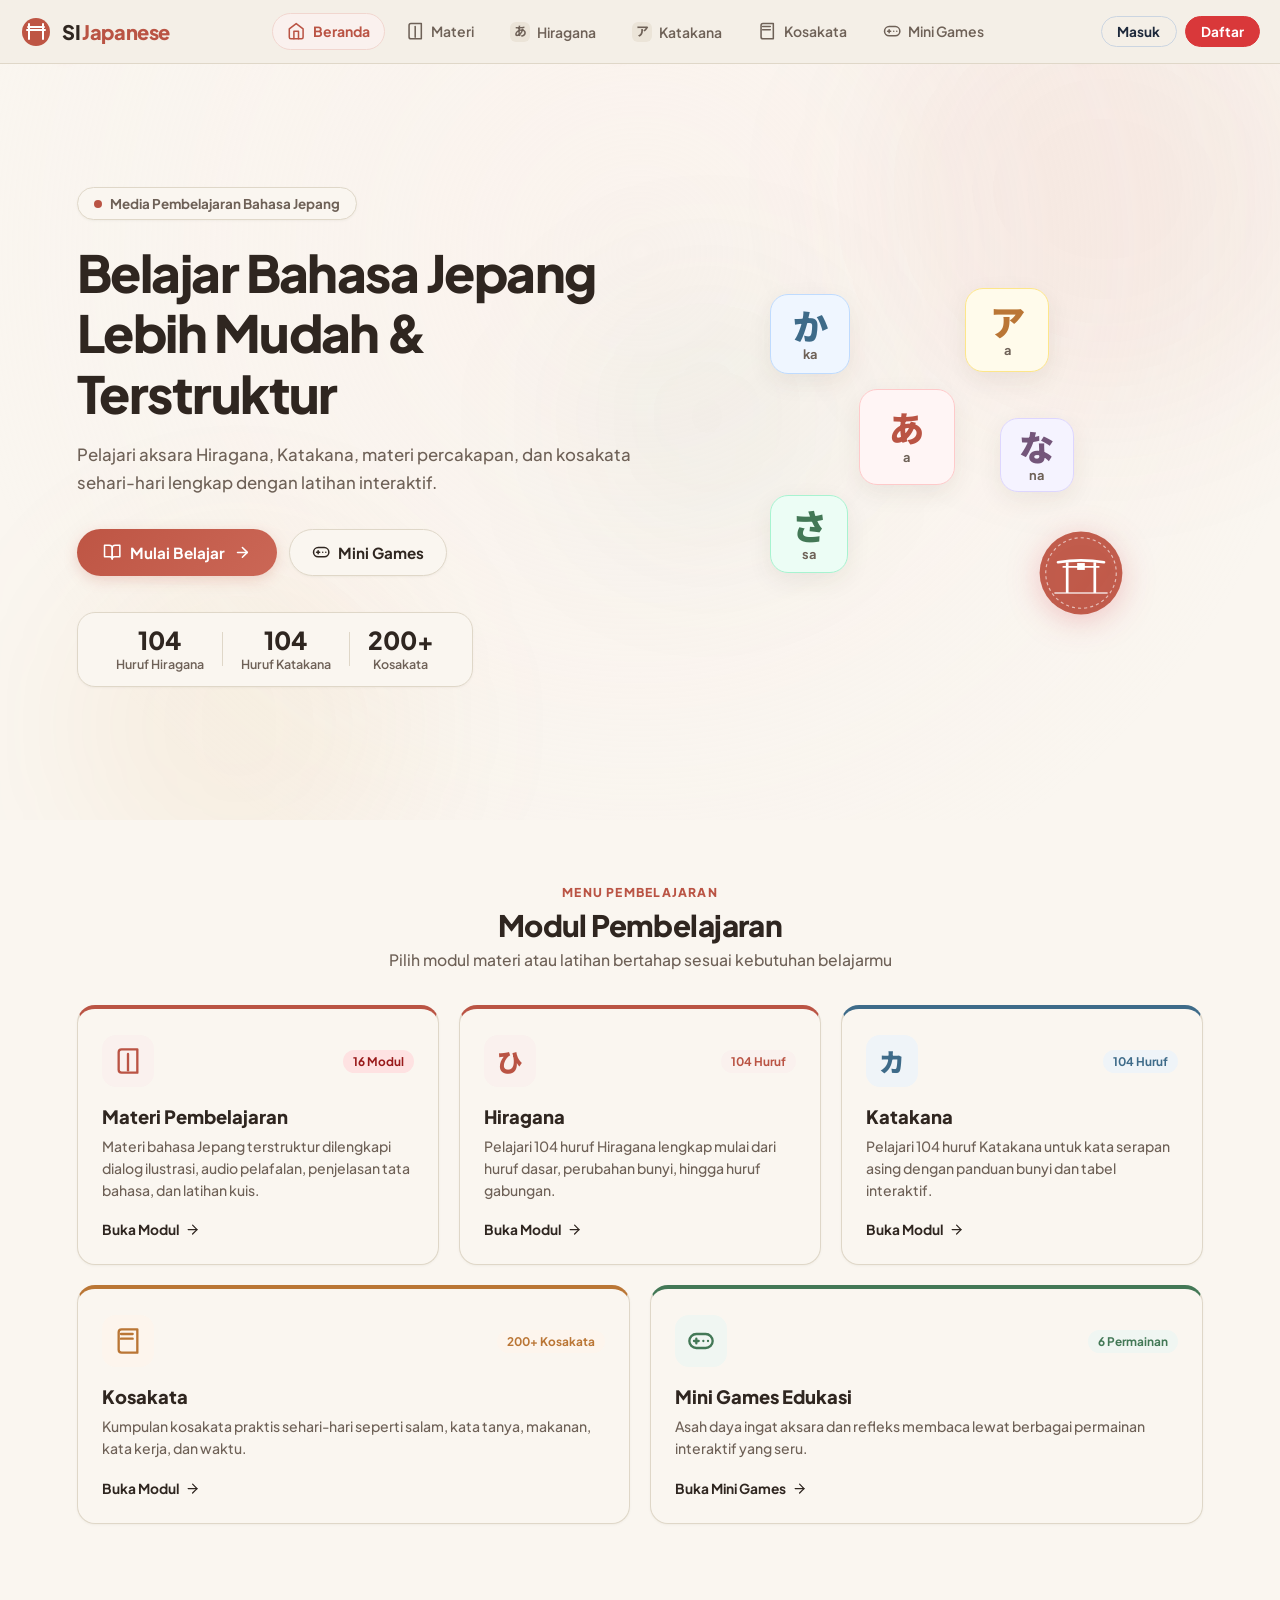
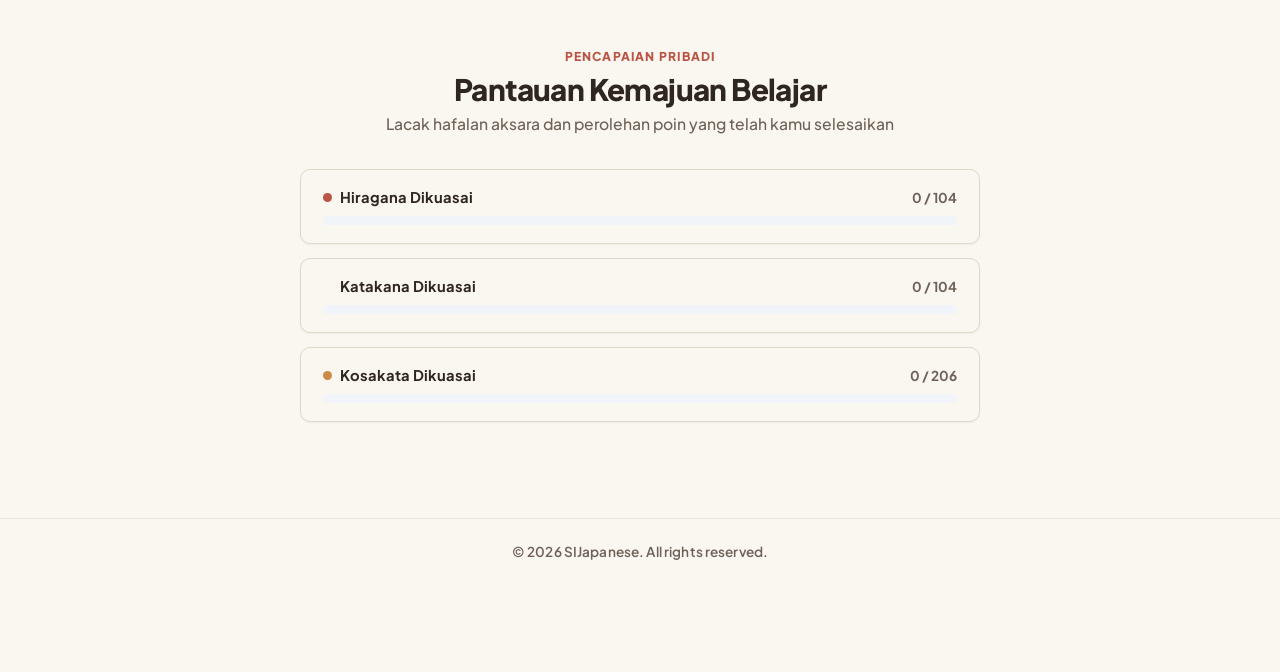
==== commit 00889c8d: "fix: samakan desain kotak header dan warna pada kosakata dan games seperti katakana dan hiragana" ====
--- a/index.html
+++ b/index.html
@@ -8,10 +8,10 @@
   <link rel="preconnect" href="https://fonts.googleapis.com" />
   <link rel="preconnect" href="https://fonts.gstatic.com" crossorigin />
   <link href="https://fonts.googleapis.com/css2?family=Plus+Jakarta+Sans:ital,wght@0,500;0,600;0,700;0,800;1,500;1,600;1,700&family=Noto+Sans+JP:wght@500;700;900&display=swap" rel="stylesheet" />
-  <link rel="stylesheet" href="css/style.css?v=20261112_spacious_beranda" />
+  <link rel="stylesheet" href="css/style.css?v=20261112_unified_headers" />
   <link rel="stylesheet" href="css/materi.css?v=20261030_v3" />
   <link rel="stylesheet" href="css/auth.css" />
-  <link rel="stylesheet" href="css/mobile_vibrant.css?v=20261112_spacious_beranda" />
+  <link rel="stylesheet" href="css/mobile_vibrant.css?v=20261112_unified_headers" />
   <style>
     html, body {
       background-color: #FAF6F0 !important;
@@ -409,34 +409,30 @@
 
     <!-- VOCABULARY PAGE -->
     <div id="page-vocabulary" class="page">
-      <div class="page-header yellow-header">
+      <div class="page-header blue-header">
         <div class="page-header-content">
           <button class="back-btn" onclick="showPage('home')">
             <svg viewBox="0 0 24 24" class="svg-icon-mini"><line x1="19" y1="12" x2="5" y2="12"/><polyline points="12 19 5 12 12 5"/></svg>
             <span>Kembali</span>
           </button>
           <div class="page-title-wrap">
-            <h1>Kosakata Bahasa Jepang</h1>
+            <h1>単語 <span class="sub-title">Kosakata</span></h1>
             <p>Daftar kosakata praktis sehari-hari dengan pelafalan suara, flashcard, dan latihan kuis</p>
           </div>
-        </div>
-      </div>
-
-      <!-- VOCABULARY MODE SWITCHER (ZERO ICON / ZERO EMOJI) -->
-      <div class="vocab-mode-nav-wrap">
-        <div class="vocab-mode-switcher">
-          <button type="button" class="vocab-mode-btn active" id="btn-vocab-mode-explore" onclick="switchVocabMode('explore')">
-            <span class="vocab-mode-pill-tag">Mode 1</span>
-            <span class="vocab-mode-title">Kamus &amp; Eksplorasi</span>
-          </button>
-          <button type="button" class="vocab-mode-btn" id="btn-vocab-mode-flashcard" onclick="switchVocabMode('flashcard')">
-            <span class="vocab-mode-pill-tag">Mode 2</span>
-            <span class="vocab-mode-title">Flashcard Audio</span>
-          </button>
-          <button type="button" class="vocab-mode-btn" id="btn-vocab-mode-quiz" onclick="switchVocabMode('quiz')">
-            <span class="vocab-mode-pill-tag">Mode 3</span>
-            <span class="vocab-mode-title">Latihan &amp; Kuis Kosakata</span>
-          </button>
+          <div class="page-mode-toggle">
+            <button class="mode-btn active" id="btn-vocab-mode-explore" onclick="switchVocabMode('explore')">
+              <svg viewBox="0 0 24 24" class="svg-icon-mini"><path d="M2 3h6a4 4 0 0 1 4 4v14a3 3 0 0 0-3-3H2z"/><path d="M22 3h-6a4 4 0 0 0-4 4v14a3 3 0 0 1 3-3h7z"/></svg>
+              <span>Kamus</span>
+            </button>
+            <button class="mode-btn" id="btn-vocab-mode-flashcard" onclick="switchVocabMode('flashcard')">
+              <svg viewBox="0 0 24 24" class="svg-icon-mini"><rect width="18" height="18" x="3" y="3" rx="2"/><path d="m9 8 6 4-6 4Z"/></svg>
+              <span>Flashcard</span>
+            </button>
+            <button class="mode-btn" id="btn-vocab-mode-quiz" onclick="switchVocabMode('quiz')">
+              <svg viewBox="0 0 24 24" class="svg-icon-mini"><path d="M12 20h9"/><path d="M16.5 3.5a2.121 2.121 0 0 1 3 3L7 19l-4 1 1-4L16.5 3.5z"/></svg>
+              <span>Kuis</span>
+            </button>
+          </div>
         </div>
       </div>
 
@@ -2054,21 +2050,35 @@
 
           <!-- MINI GAMES PAGE -->
     <div id="page-games" class="page">
-      <div class="page-header green-header">
+      <div class="page-header red-header">
         <div class="page-header-content">
           <button class="back-btn" id="games-back-btn" onclick="showPage('home')">
             <svg viewBox="0 0 24 24" class="svg-icon-mini"><line x1="19" y1="12" x2="5" y2="12"/><polyline points="12 19 5 12 12 5"/></svg>
             <span>Kembali</span>
           </button>
           <div class="page-title-wrap">
-            <h1>ミニゲーム <span class="sub-title" id="game-page-title">Mini Games Bahasa Jepang</span></h1>
+            <h1>ミニゲーム <span class="sub-title" id="game-page-title">Mini Games</span></h1>
             <p id="game-page-subtitle">Uji pemahaman dan kecepatan refleks membaca aksara Jepang</p>
           </div>
+          <div class="page-mode-toggle">
+            <button class="mode-btn active" id="btn-game-filter-all" onclick="filterGameCards('all')">
+              <svg viewBox="0 0 24 24" class="svg-icon-mini"><rect width="20" height="12" x="2" y="6" rx="6"/><path d="M6 12h4m-2-2v4m10-2h.01m-4 0h.01"/></svg>
+              <span>Semua Game</span>
+            </button>
+            <button class="mode-btn" id="btn-game-filter-action" onclick="filterGameCards('action')">
+              <svg viewBox="0 0 24 24" class="svg-icon-mini"><polygon points="13 2 3 14 12 14 11 22 21 10 12 10 13 2"/></svg>
+              <span>Aksi &amp; Refleks</span>
+            </button>
+            <button class="mode-btn" id="btn-game-filter-quiz" onclick="filterGameCards('quiz')">
+              <svg viewBox="0 0 24 24" class="svg-icon-mini"><rect width="18" height="18" x="3" y="3" rx="2"/><path d="M3 9h18M9 21V9"/></svg>
+              <span>Kuis &amp; Kartu</span>
+            </button>
+          </div>
         </div>
       </div>
 
       <div id="game-menu" class="game-menu">
-        <div class="game-card" onclick="startGame('kana-blast')">
+        <div class="game-card" onclick="startGame('kana-blast')" data-game-category="action">
           <div class="game-icon-wrap icon-cyan-blast">
             <svg viewBox="0 0 24 24" class="svg-icon-large">
               <circle cx="12" cy="17" r="5" fill="none" stroke="currentColor" stroke-width="2"/>
@@ -2083,7 +2093,7 @@
           <div class="game-difficulty"><span class="diff-dot cyan-dot"></span> Tingkat: Cepat &amp; Seru</div>
         </div>
 
-        <div class="game-card game-card-monster" onclick="showPage('monster')">
+        <div class="game-card game-card-monster" onclick="showPage('monster')" data-game-category="action">
           <div class="game-icon-wrap icon-purple">
             <svg viewBox="0 0 24 24" class="svg-icon-large">
               <polyline points="14.5 17.5 3 6 3 3 6 3 17.5 14.5"/>
@@ -2097,7 +2107,7 @@
           <div class="game-difficulty"><span class="diff-dot purple-dot"></span> Tingkat: Pertahanan Refleks</div>
         </div>
 
-        <div class="game-card" onclick="startGame('flash-card')">
+        <div class="game-card" onclick="startGame('flash-card')" data-game-category="quiz">
           <div class="game-icon-wrap icon-cyan">
             <svg viewBox="0 0 24 24" class="svg-icon-large"><rect width="18" height="18" x="3" y="3" rx="2"/><path d="M3 9h18M9 21V9"/></svg>
           </div>
@@ -2106,7 +2116,7 @@
           <div class="game-difficulty"><span class="diff-dot green-dot"></span> Tingkat: Fleksibel &amp; Hafalan</div>
         </div>
 
-        <div class="game-card" onclick="startGame('sushi-conveyor')">
+        <div class="game-card" onclick="startGame('sushi-conveyor')" data-game-category="action">
           <div class="game-icon-wrap" style="background:#FFF1F2; color:#E11D48;">
             <svg viewBox="0 0 24 24" class="svg-icon-large" fill="none" stroke="currentColor" stroke-width="2" stroke-linecap="round" stroke-linejoin="round">
               <ellipse cx="12" cy="17" rx="10" ry="4"/>
@@ -2120,7 +2130,7 @@
           <div class="game-difficulty"><span class="diff-dot orange-dot"></span> Tingkat: Refleks &amp; Kosakata</div>
         </div>
 
-        <div class="game-card" onclick="startGame('speed-quiz')">
+        <div class="game-card" onclick="startGame('speed-quiz')" data-game-category="quiz">
           <div class="game-icon-wrap icon-orange">
             <svg viewBox="0 0 24 24" class="svg-icon-large"><circle cx="12" cy="12" r="10"/><polyline points="12 6 12 12 14 14"/><path d="m13 2 4 4"/></svg>
           </div>
@@ -2129,7 +2139,7 @@
           <div class="game-difficulty"><span class="diff-dot orange-dot"></span> Tingkat: Cepat</div>
         </div>
 
-        <div class="game-card" onclick="startGame('word-builder')">
+        <div class="game-card" onclick="startGame('word-builder')" data-game-category="quiz">
           <div class="game-icon-wrap icon-rose">
             <svg viewBox="0 0 24 24" class="svg-icon-large"><path d="m21 16-4 4-4-4"/><path d="M17 20V4"/><path d="m3 8 4-4 4 4"/><path d="M7 4v16"/></svg>
           </div>
@@ -2614,7 +2624,7 @@
   <div id="toast" class="toast hidden"></div>
 
   <script src="js/data.js"></script>
-  <script src="js/app.js?v=20261103_sakura"></script>
+  <script src="js/app.js?v=20261112_unified_headers"></script>
   <script src="js/materi.js?v=20261030_v3"></script>
   <script src="js/auth.js"></script>
 </body>
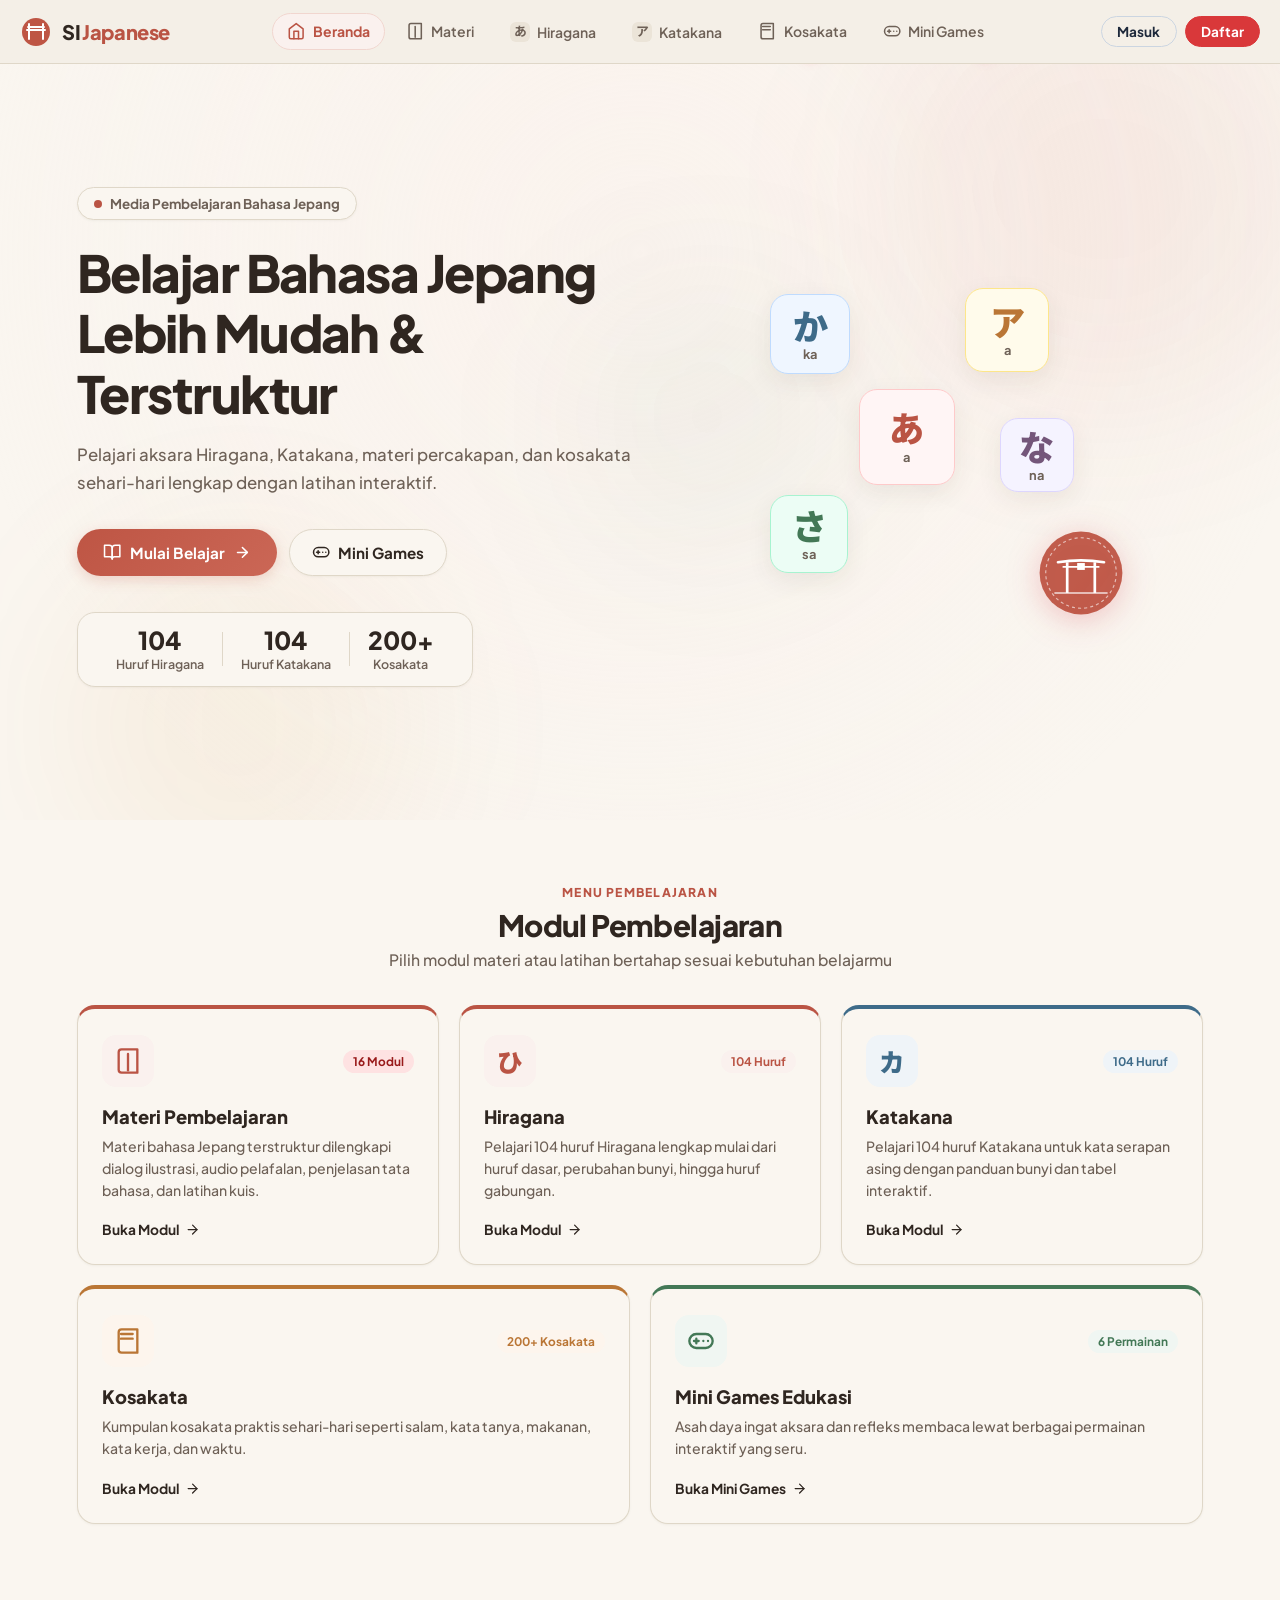
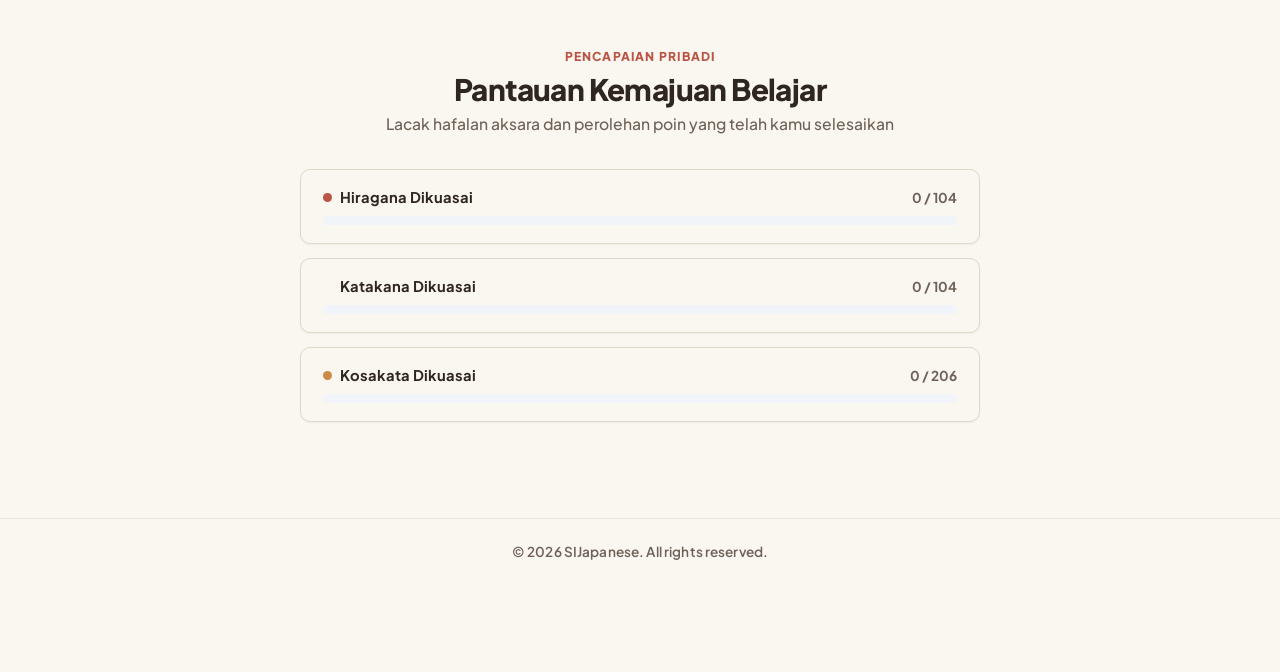
==== commit 8bc400da: "feat: poles menyeluruh navigasi bertingkat, audio chime kuis, toast mobile, dan sinkronisasi tema" ====
--- a/index.html
+++ b/index.html
@@ -11,7 +11,7 @@
   <link rel="stylesheet" href="css/style.css?v=20261112_unified_headers" />
   <link rel="stylesheet" href="css/materi.css?v=20261030_v3" />
   <link rel="stylesheet" href="css/auth.css" />
-  <link rel="stylesheet" href="css/mobile_vibrant.css?v=20261112_unified_headers" />
+  <link rel="stylesheet" href="css/mobile_vibrant.css?v=20261112_polished_v1" />
   <style>
     html, body {
       background-color: #FAF6F0 !important;
@@ -411,7 +411,7 @@
     <div id="page-vocabulary" class="page">
       <div class="page-header blue-header">
         <div class="page-header-content">
-          <button class="back-btn" onclick="showPage('home')">
+          <button class="back-btn" onclick="handleVocabBack()">
             <svg viewBox="0 0 24 24" class="svg-icon-mini"><line x1="19" y1="12" x2="5" y2="12"/><polyline points="12 19 5 12 12 5"/></svg>
             <span>Kembali</span>
           </button>
@@ -822,7 +822,7 @@
         <!-- HEADER IDENTIK DENGAN HIRAGANA / KATAKANA / KOSAKATA (GAMBAR 2) -->
         <div class="page-header red-header">
           <div class="page-header-content">
-            <button class="back-btn" onclick="showPage('home')">
+            <button class="back-btn" onclick="handleMateriBack()">
               <svg viewBox="0 0 24 24" class="svg-icon-mini"><line x1="19" y1="12" x2="5" y2="12"/><polyline points="12 19 5 12 12 5"/></svg>
               <span>Kembali</span>
             </button>
@@ -2052,7 +2052,7 @@
     <div id="page-games" class="page">
       <div class="page-header red-header">
         <div class="page-header-content">
-          <button class="back-btn" id="games-back-btn" onclick="showPage('home')">
+          <button class="back-btn" id="games-back-btn" onclick="handleGamesBack()">
             <svg viewBox="0 0 24 24" class="svg-icon-mini"><line x1="19" y1="12" x2="5" y2="12"/><polyline points="12 19 5 12 12 5"/></svg>
             <span>Kembali</span>
           </button>
@@ -2624,8 +2624,8 @@
   <div id="toast" class="toast hidden"></div>
 
   <script src="js/data.js"></script>
-  <script src="js/app.js?v=20261112_unified_headers"></script>
-  <script src="js/materi.js?v=20261030_v3"></script>
+  <script src="js/app.js?v=20261112_polished_v1"></script>
+  <script src="js/materi.js?v=20261112_polished_v1"></script>
   <script src="js/auth.js"></script>
 </body>
 </html>
--- a/css/mobile_vibrant.css
+++ b/css/mobile_vibrant.css
@@ -143,6 +143,12 @@
     justify-content: space-around !important;
     align-items: center !important;
     user-select: none !important;
+  }
+
+  /* Toast Notification melayang nyaman di atas mobile bottom dock navigation */
+  .toast {
+    bottom: calc(76px + env(safe-area-inset-bottom, 0px)) !important;
+    z-index: 2200 !important;
   }
 
   /* ===== FOOTER ON MOBILE (SEAMLESS & DOWN AT BOTTOM) ===== */
@@ -356,7 +362,7 @@
     }
   }
 
-  /* Tab-specific vibrant colors */
+  /* Tab-specific vibrant colors diselaraskan dengan header halaman */
   .mob-nav-btn[data-page="home"].active {
     color: var(--pop-pink) !important;
   }
@@ -365,10 +371,10 @@
   }
 
   .mob-nav-btn[data-page="materi"].active {
-    color: var(--pop-cyan) !important;
+    color: var(--pop-pink) !important;
   }
   .mob-nav-btn[data-page="materi"].active .svg-icon {
-    stroke: var(--pop-cyan) !important;
+    stroke: var(--pop-pink) !important;
   }
 
   .mob-nav-btn[data-page="hiragana"].active {
@@ -388,17 +394,17 @@
   }
 
   .mob-nav-btn[data-page="vocabulary"].active {
-    color: var(--pop-green) !important;
+    color: var(--pop-cyan) !important;
   }
   .mob-nav-btn[data-page="vocabulary"].active .svg-icon {
-    stroke: var(--pop-green) !important;
+    stroke: var(--pop-cyan) !important;
   }
 
   .mob-nav-btn[data-page="games"].active {
-    color: var(--pop-orange) !important;
+    color: var(--pop-pink) !important;
   }
   .mob-nav-btn[data-page="games"].active .svg-icon {
-    stroke: var(--pop-orange) !important;
+    stroke: var(--pop-pink) !important;
   }
 
   /* ===== HERO & BERANDA ON MOBILE ===== */
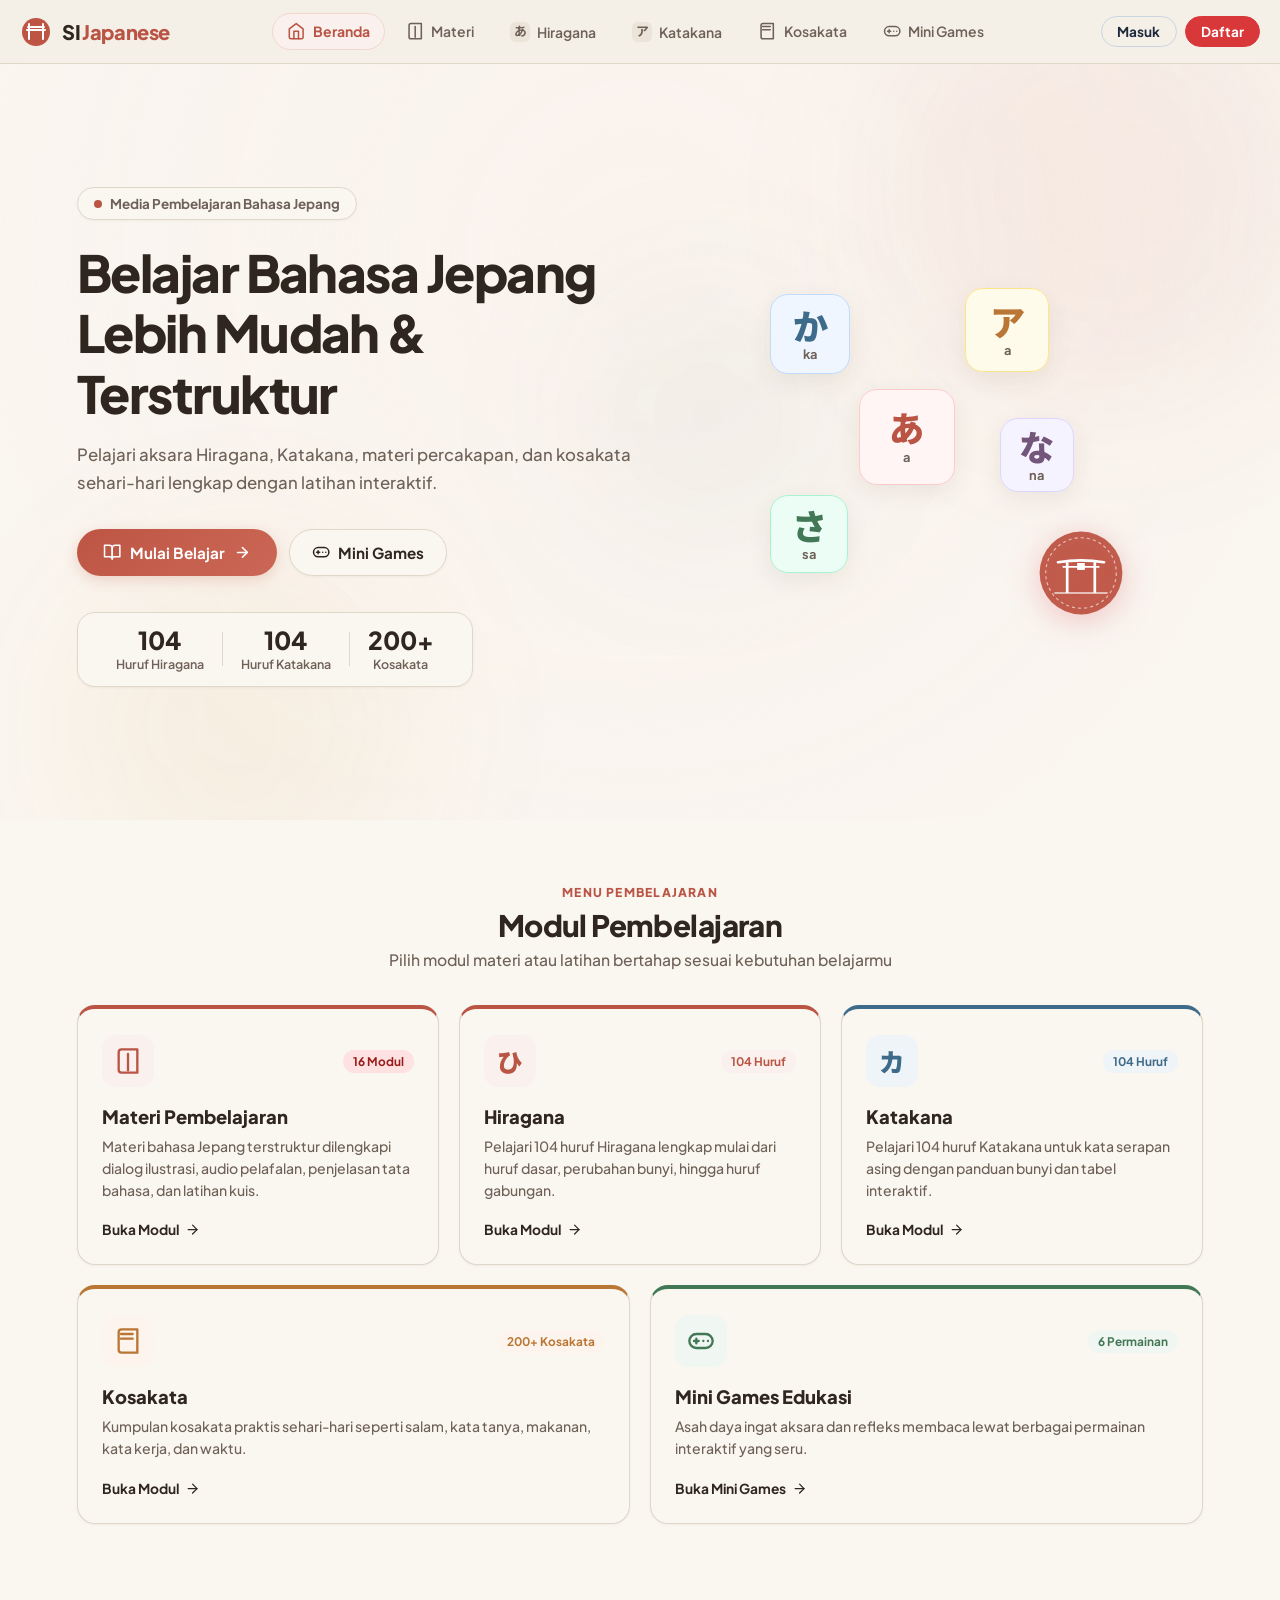
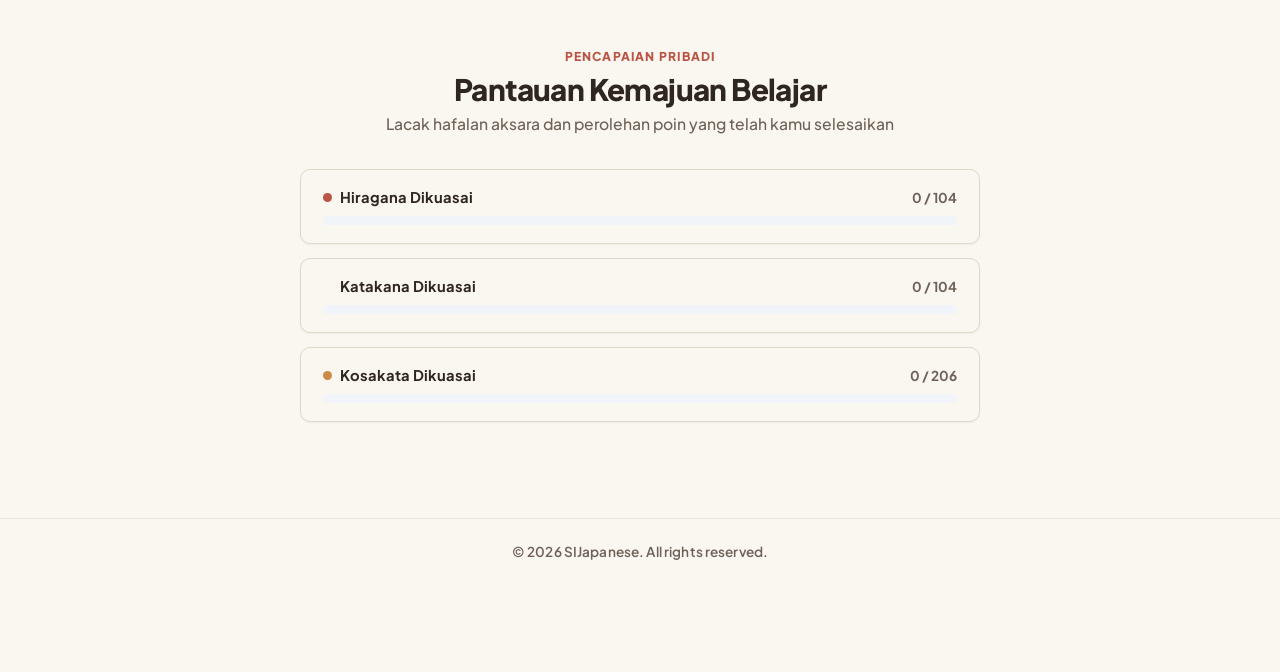
==== commit d8fabe66: "fix: hilangkan kanji pada judul halaman kosakata dan gunakan teks Kosakata Bahasa Jepang" ====
--- a/index.html
+++ b/index.html
@@ -416,7 +416,7 @@
             <span>Kembali</span>
           </button>
           <div class="page-title-wrap">
-            <h1>単語 <span class="sub-title">Kosakata</span></h1>
+            <h1>Kosakata <span class="sub-title">Bahasa Jepang</span></h1>
             <p>Daftar kosakata praktis sehari-hari dengan pelafalan suara, flashcard, dan latihan kuis</p>
           </div>
           <div class="page-mode-toggle">
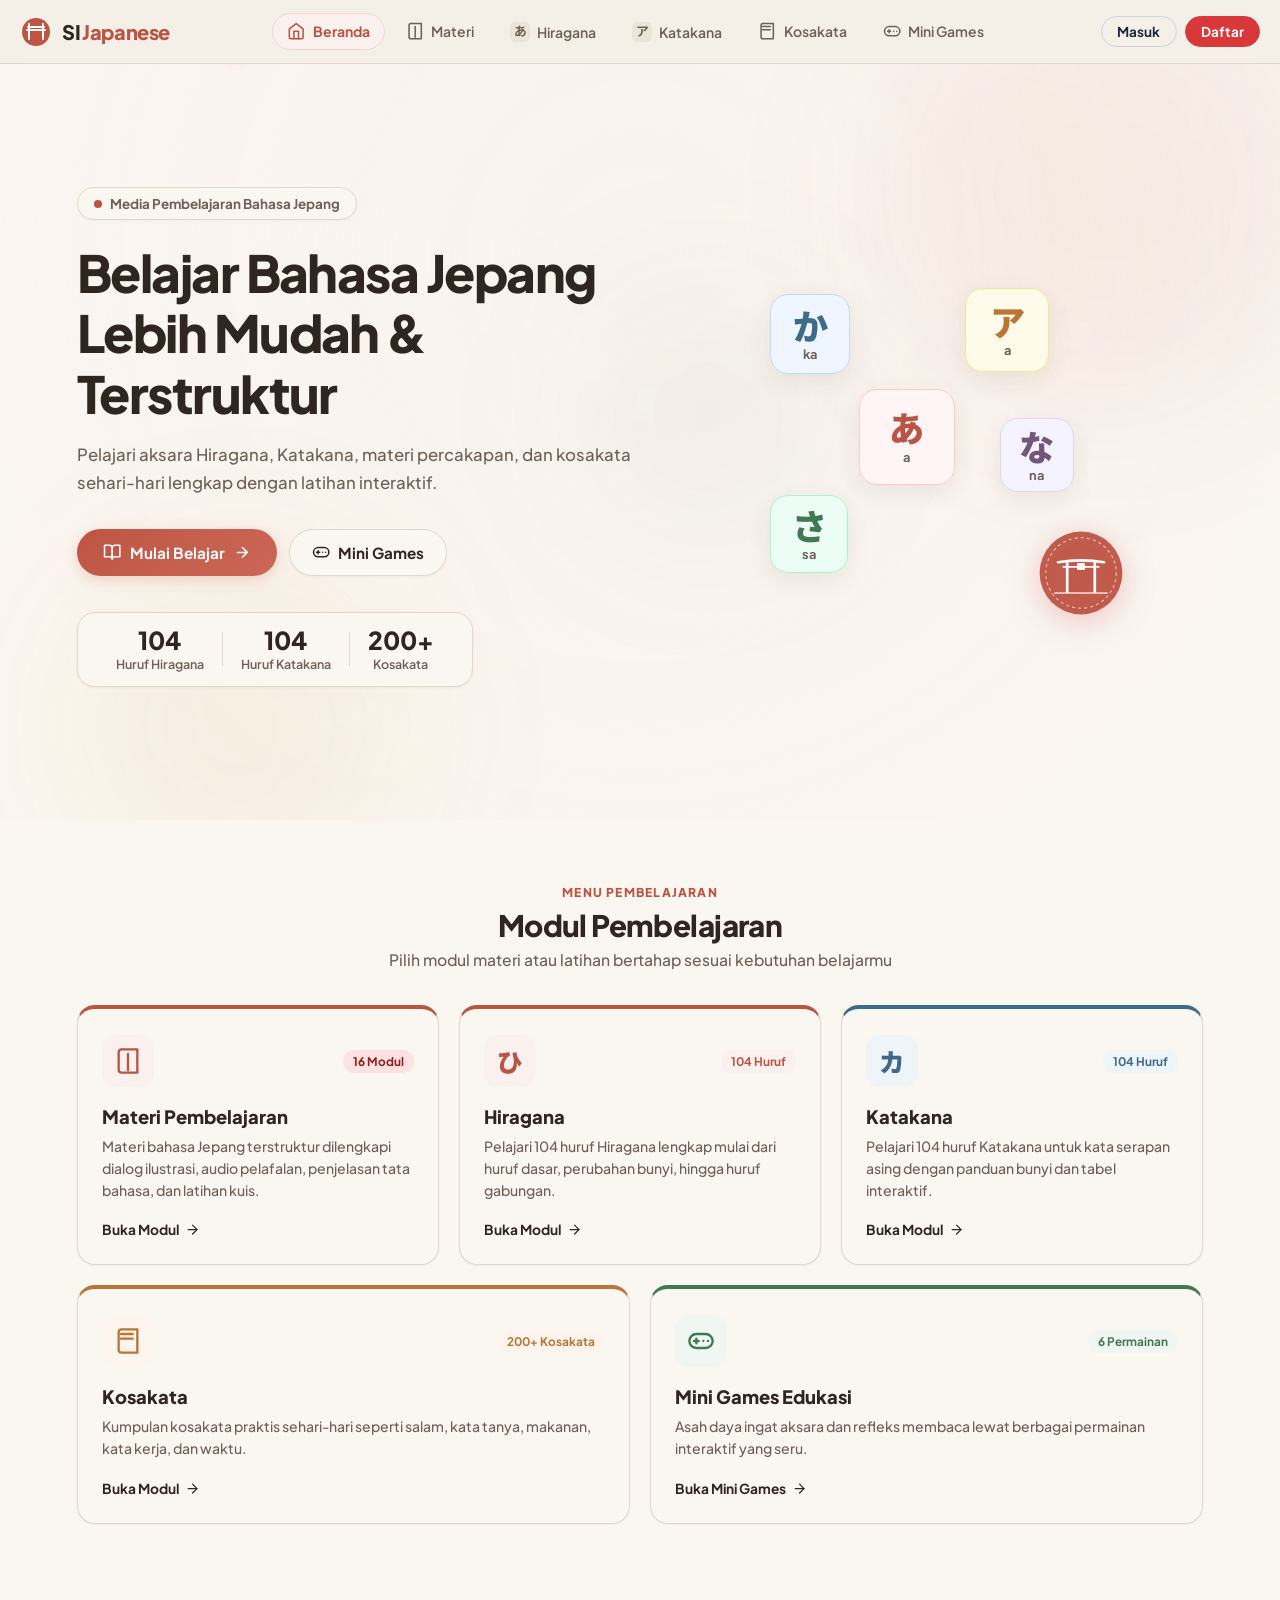
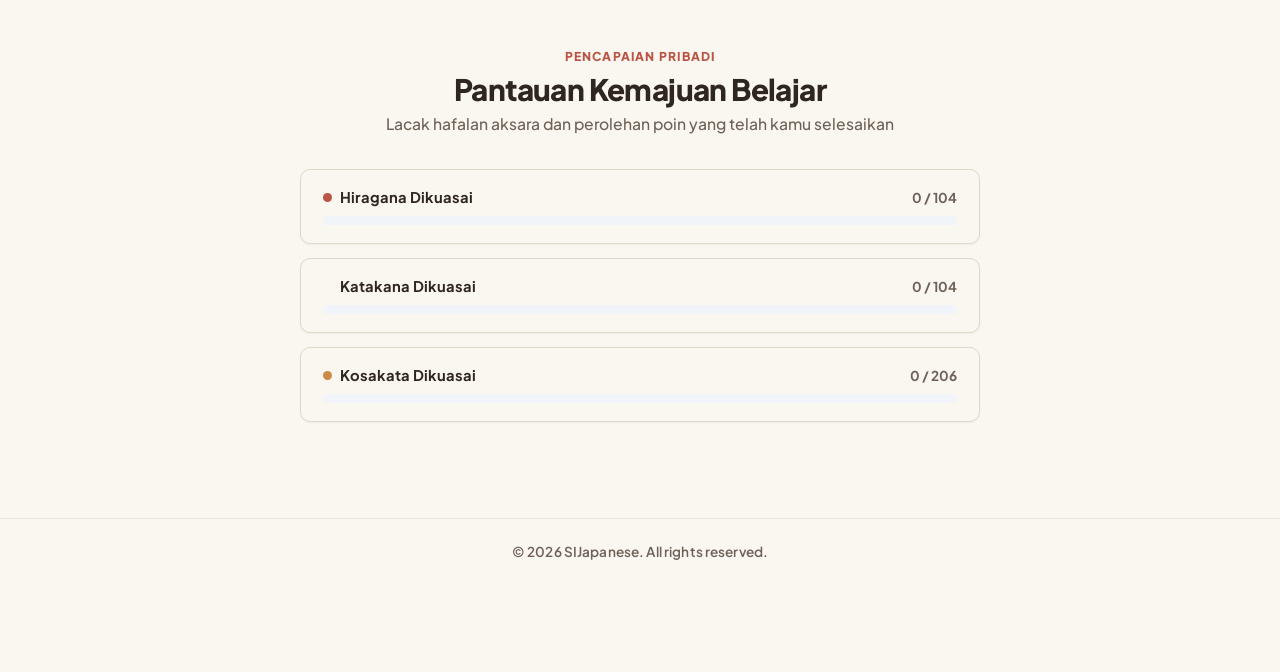
==== commit 71043eaf: "feat: tambahkan bilah filter tingkatan level (N5, N4, N3) dan optimasi responsif 2 kolom materi" ====
--- a/index.html
+++ b/index.html
@@ -9,9 +9,9 @@
   <link rel="preconnect" href="https://fonts.gstatic.com" crossorigin />
   <link href="https://fonts.googleapis.com/css2?family=Plus+Jakarta+Sans:ital,wght@0,500;0,600;0,700;0,800;1,500;1,600;1,700&family=Noto+Sans+JP:wght@500;700;900&display=swap" rel="stylesheet" />
   <link rel="stylesheet" href="css/style.css?v=20261112_unified_headers" />
-  <link rel="stylesheet" href="css/materi.css?v=20261030_v3" />
+  <link rel="stylesheet" href="css/materi.css?v=20261112_level_tabs_v1" />
   <link rel="stylesheet" href="css/auth.css" />
-  <link rel="stylesheet" href="css/mobile_vibrant.css?v=20261112_polished_v1" />
+  <link rel="stylesheet" href="css/mobile_vibrant.css?v=20261112_level_tabs_v1" />
   <style>
     html, body {
       background-color: #FAF6F0 !important;
@@ -846,11 +846,19 @@
         </div>
 
         <div class="materi-page-container">
+          <!-- Filter Tingkatan Level (JLPT / Kurikulum SMK: N5, N4, N3, dll.) -->
+          <div class="char-filter-section materi-level-filter-section">
+            <div class="char-filter-label">Pilih Tingkatan Level:</div>
+            <div class="char-filter-bar category-filter-bar" id="materi-level-pills-bar">
+              <!-- Rendered dynamically by js/materi.js -->
+            </div>
+          </div>
+
           <!-- Section Title Identik dengan Hiragana (Gaya Gambar 2) -->
-          <div class="char-group-title" style="margin-top: 8px; margin-bottom: 18px;">
-            <span class="group-dot" style="background:#B55242;"></span>
-            <span class="group-name">Modul Pembelajaran</span>
-            <span class="group-category-badge cat-tag-dasar" style="background:#FEE2E2; color:#B55242; border-color:#FECACA;">Dasar</span>
+          <div class="char-group-title" style="margin-top: 14px; margin-bottom: 18px;">
+            <span class="group-dot" id="materi-group-dot" style="background:#B55242;"></span>
+            <span class="group-name" id="materi-group-name">Modul Pembelajaran N5</span>
+            <span class="group-category-badge cat-tag-dasar" id="materi-group-badge" style="background:#FEE2E2; color:#B55242; border-color:#FECACA;">N5 DASAR</span>
             <span class="group-count" id="materi-section-count">(16 Pelajaran)</span>
           </div>
 
@@ -2625,7 +2633,7 @@
 
   <script src="js/data.js"></script>
   <script src="js/app.js?v=20261112_polished_v1"></script>
-  <script src="js/materi.js?v=20261112_polished_v1"></script>
+  <script src="js/materi.js?v=20261112_level_tabs_v1"></script>
   <script src="js/auth.js"></script>
 </body>
 </html>
--- a/css/materi.css
+++ b/css/materi.css
@@ -242,6 +242,15 @@
   gap: 0.75rem;
 }
 
+/* Tampilan Grid Responsif di Layar Tablet & Laptop (2 Kolom Seimbang) */
+@media (min-width: 768px) {
+  .materi-lesson-list {
+    display: grid !important;
+    grid-template-columns: repeat(2, minmax(0, 1fr)) !important;
+    gap: 16px !important;
+  }
+}
+
 .materi-nihongo-catalog-row {
   display: flex;
   align-items: center;
@@ -253,6 +262,107 @@
   transition: all 0.2s ease;
   box-shadow: 0 2px 6px rgba(0, 0, 0, 0.02);
   gap: 1.25rem;
+}
+
+/* Nihongo Row Meta & Level Chips */
+.nihongo-row-meta {
+  display: flex;
+  align-items: center;
+  gap: 8px;
+  margin-bottom: 6px;
+}
+
+.nihongo-level-chip {
+  font-size: 0.72rem;
+  font-weight: 800;
+  padding: 1.5px 8px;
+  border-radius: 6px;
+  text-transform: uppercase;
+  letter-spacing: 0.04em;
+  background: #FEE2E2;
+  color: #BA5444;
+  border: 1px solid #FECACA;
+  line-height: 1.4;
+}
+
+.nihongo-level-chip.chip-n4 {
+  background: #E0E7FF;
+  color: #3730A3;
+  border-color: #C7D2FE;
+}
+
+.nihongo-level-chip.chip-n3 {
+  background: #D1FAE5;
+  color: #065F46;
+  border-color: #A7F3D0;
+}
+
+.nihongo-level-chip.chip-n2,
+.nihongo-level-chip.chip-n1 {
+  background: #FEF3C7;
+  color: #92400E;
+  border-color: #FDE68A;
+}
+
+/* State Tampilan Kosong Jika Level Baru Ditambahkan di Admin & Belum Diisi */
+.materi-empty-level-card {
+  text-align: center;
+  padding: 48px 24px;
+  background: #FFFFFF;
+  border: 1.5px dashed #E2D9CE;
+  border-radius: 20px;
+  display: flex;
+  flex-direction: column;
+  align-items: center;
+  justify-content: center;
+  margin: 12px 0 24px;
+  grid-column: 1 / -1;
+  box-shadow: 0 2px 8px rgba(0, 0, 0, 0.02);
+}
+
+.empty-icon-wrap {
+  width: 72px;
+  height: 72px;
+  border-radius: 50%;
+  background: #FDF2F0;
+  display: flex;
+  align-items: center;
+  justify-content: center;
+  margin-bottom: 16px;
+}
+
+.empty-level-title {
+  font-size: 1.25rem;
+  font-weight: 800;
+  color: #2D2520;
+  margin-bottom: 8px;
+}
+
+.empty-level-desc {
+  font-size: 0.92rem;
+  color: #78716C;
+  max-width: 500px;
+  line-height: 1.6;
+  margin-bottom: 22px;
+}
+
+.btn-empty-return-n5 {
+  background: #BA5444;
+  color: #FFFFFF;
+  border: none;
+  border-radius: 12px;
+  padding: 10px 24px;
+  font-size: 0.9rem;
+  font-weight: 700;
+  cursor: pointer;
+  transition: all 0.2s ease;
+  box-shadow: 0 4px 14px rgba(186, 84, 68, 0.25);
+  font-family: inherit;
+}
+
+.btn-empty-return-n5:hover {
+  background: #A34537;
+  transform: translateY(-1px);
 }
 
 .materi-nihongo-catalog-row:hover {
--- a/css/mobile_vibrant.css
+++ b/css/mobile_vibrant.css
@@ -955,10 +955,41 @@
     font-size: 0.75rem !important;
   }
 
-  /* DAFTAR MODUL MATERI */
+  /* DAFTAR MODUL MATERI RESPONGIF DI MOBILE */
+  .materi-level-filter-section {
+    margin-bottom: 12px !important;
+  }
   .materi-lesson-list {
-    grid-template-columns: 1fr !important;
+    display: flex !important;
+    flex-direction: column !important;
+    gap: 10px !important;
+  }
+  .materi-nihongo-catalog-row {
+    padding: 12px 14px !important;
     gap: 12px !important;
+    border-radius: 14px !important;
+  }
+  .nihongo-row-num {
+    width: 38px !important;
+    height: 38px !important;
+    font-size: 0.95rem !important;
+    border-radius: 10px !important;
+  }
+  .nihongo-row-title {
+    font-size: 0.96rem !important;
+    line-height: 1.35 !important;
+    margin-bottom: 3px !important;
+  }
+  .nihongo-row-subtitle {
+    font-size: 0.8rem !important;
+    line-height: 1.35 !important;
+  }
+  .nihongo-row-time {
+    font-size: 0.72rem !important;
+    padding: 2px 7px !important;
+  }
+  .nihongo-row-arrow {
+    font-size: 1.25rem !important;
   }
 
   .materi-lesson-card {
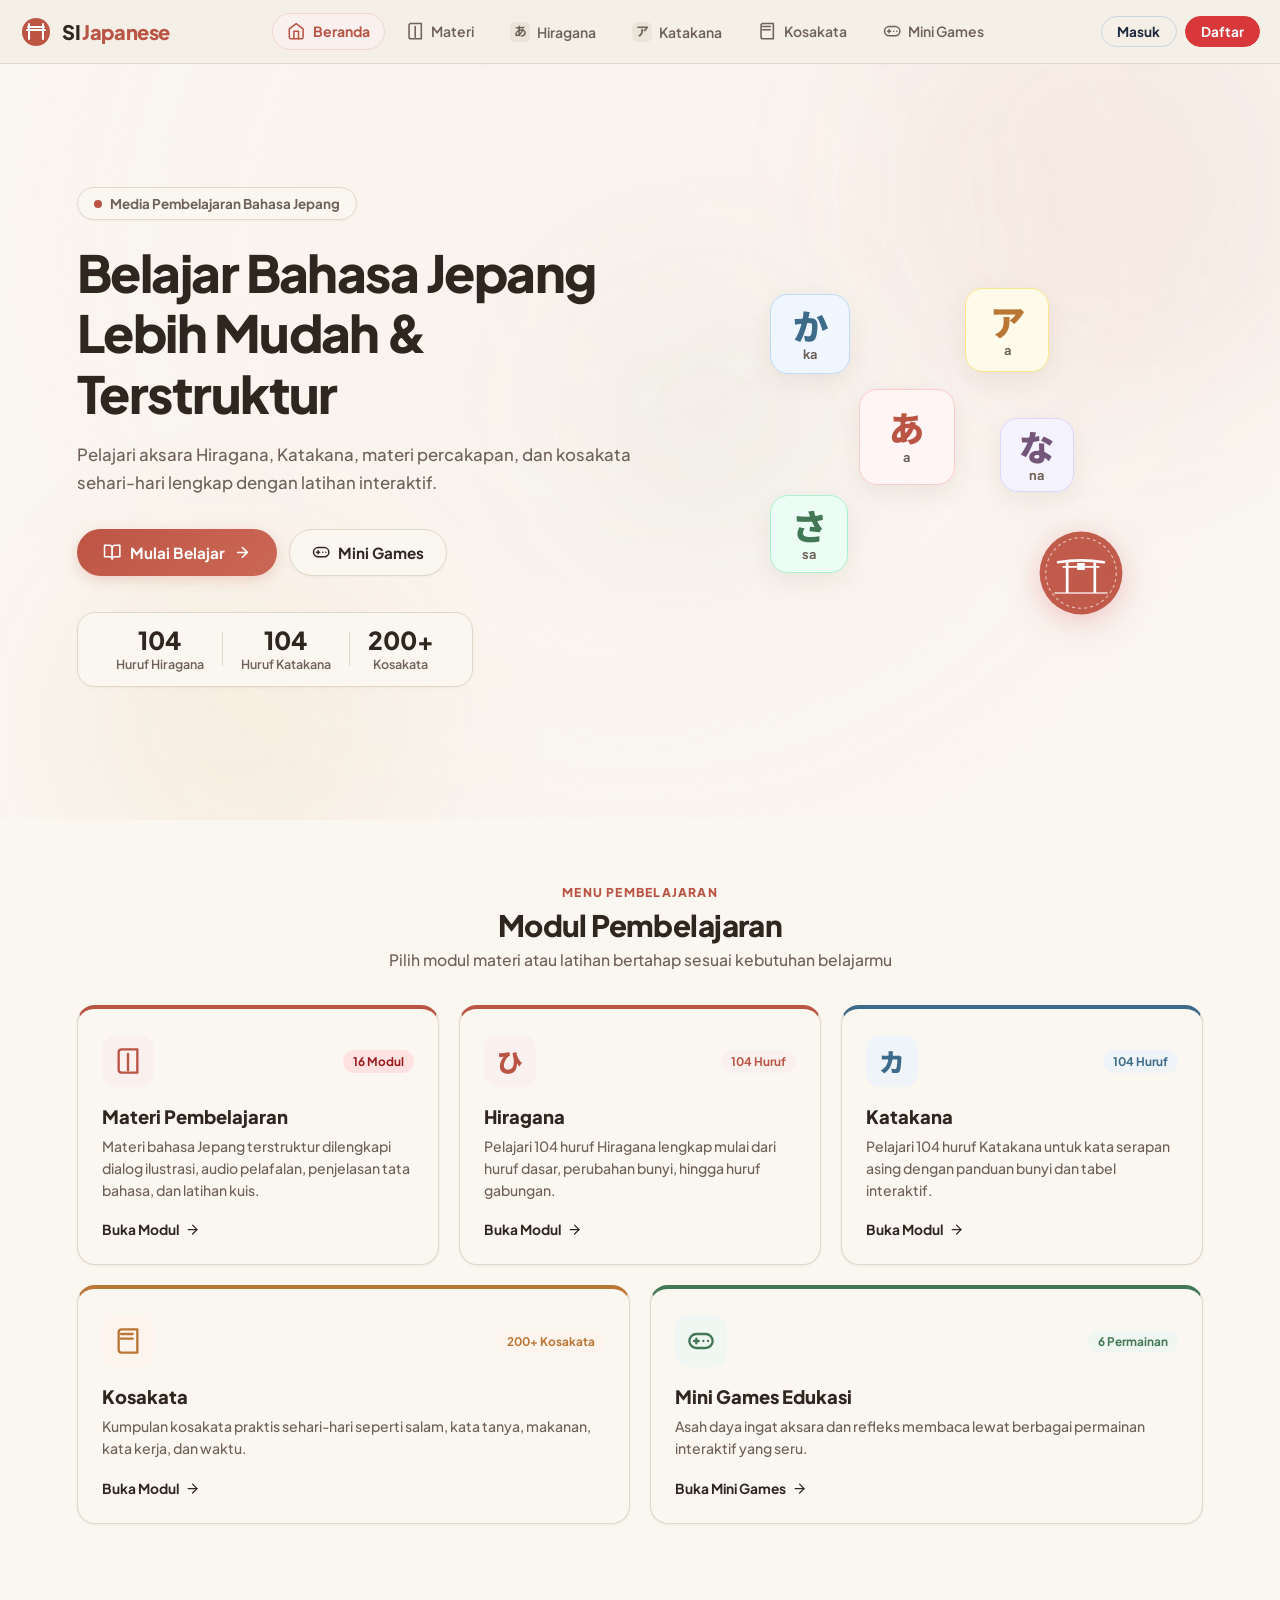
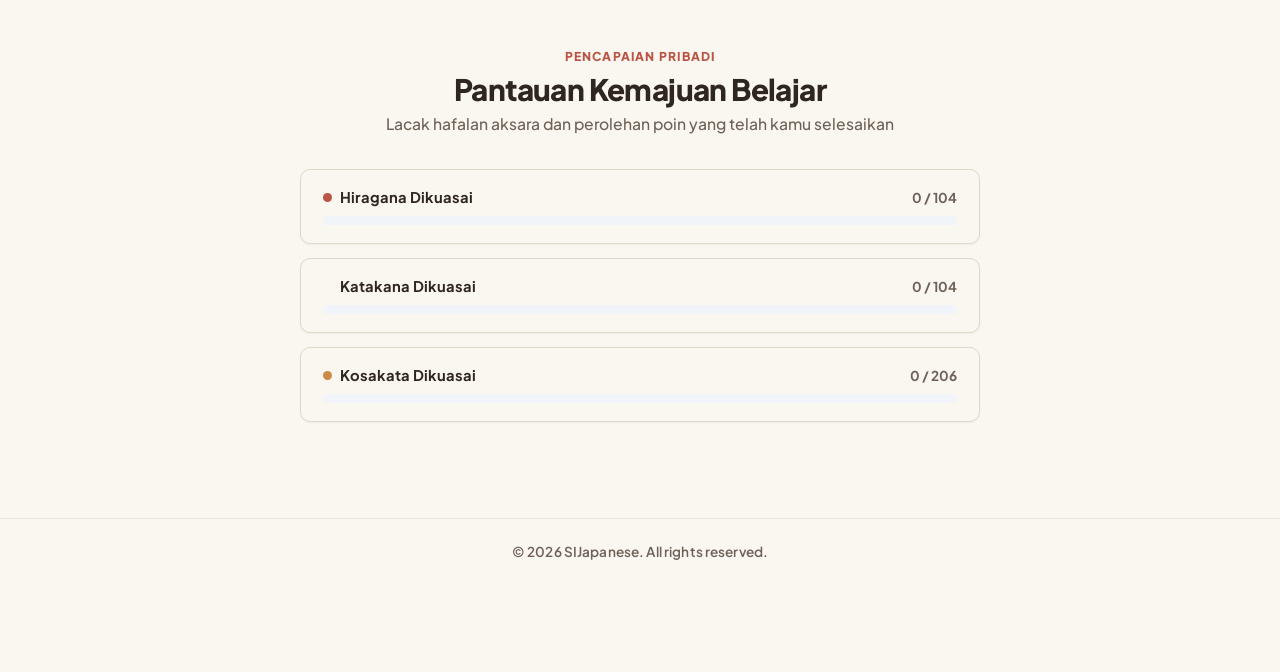
==== commit 7b59300f: "fix: ganti nama level menjadi Pengetahuan Umum Jepang dan pertahankan nomor pelajaran tanpa teks OK" ====
--- a/index.html
+++ b/index.html
@@ -857,8 +857,8 @@
           <!-- Section Title Identik dengan Hiragana (Gaya Gambar 2) -->
           <div class="char-group-title" style="margin-top: 14px; margin-bottom: 18px;">
             <span class="group-dot" id="materi-group-dot" style="background:#B55242;"></span>
-            <span class="group-name" id="materi-group-name">Modul Pembelajaran N5</span>
-            <span class="group-category-badge cat-tag-dasar" id="materi-group-badge" style="background:#FEE2E2; color:#B55242; border-color:#FECACA;">N5 DASAR</span>
+            <span class="group-name" id="materi-group-name">Pengetahuan Umum Jepang</span>
+            <span class="group-category-badge cat-tag-dasar" id="materi-group-badge" style="background:#FEE2E2; color:#B55242; border-color:#FECACA;">N5</span>
             <span class="group-count" id="materi-section-count">(16 Pelajaran)</span>
           </div>
 
--- a/css/materi.css
+++ b/css/materi.css
@@ -302,6 +302,20 @@
   background: #FEF3C7;
   color: #92400E;
   border-color: #FDE68A;
+}
+
+.nihongo-done-chip {
+  font-size: 0.72rem;
+  font-weight: 700;
+  padding: 1.5px 8px;
+  border-radius: 6px;
+  background: #ECFDF5;
+  color: #059669;
+  border: 1px solid #A7F3D0;
+  display: inline-flex;
+  align-items: center;
+  gap: 3px;
+  line-height: 1.4;
 }
 
 /* State Tampilan Kosong Jika Level Baru Ditambahkan di Admin & Belum Diisi */
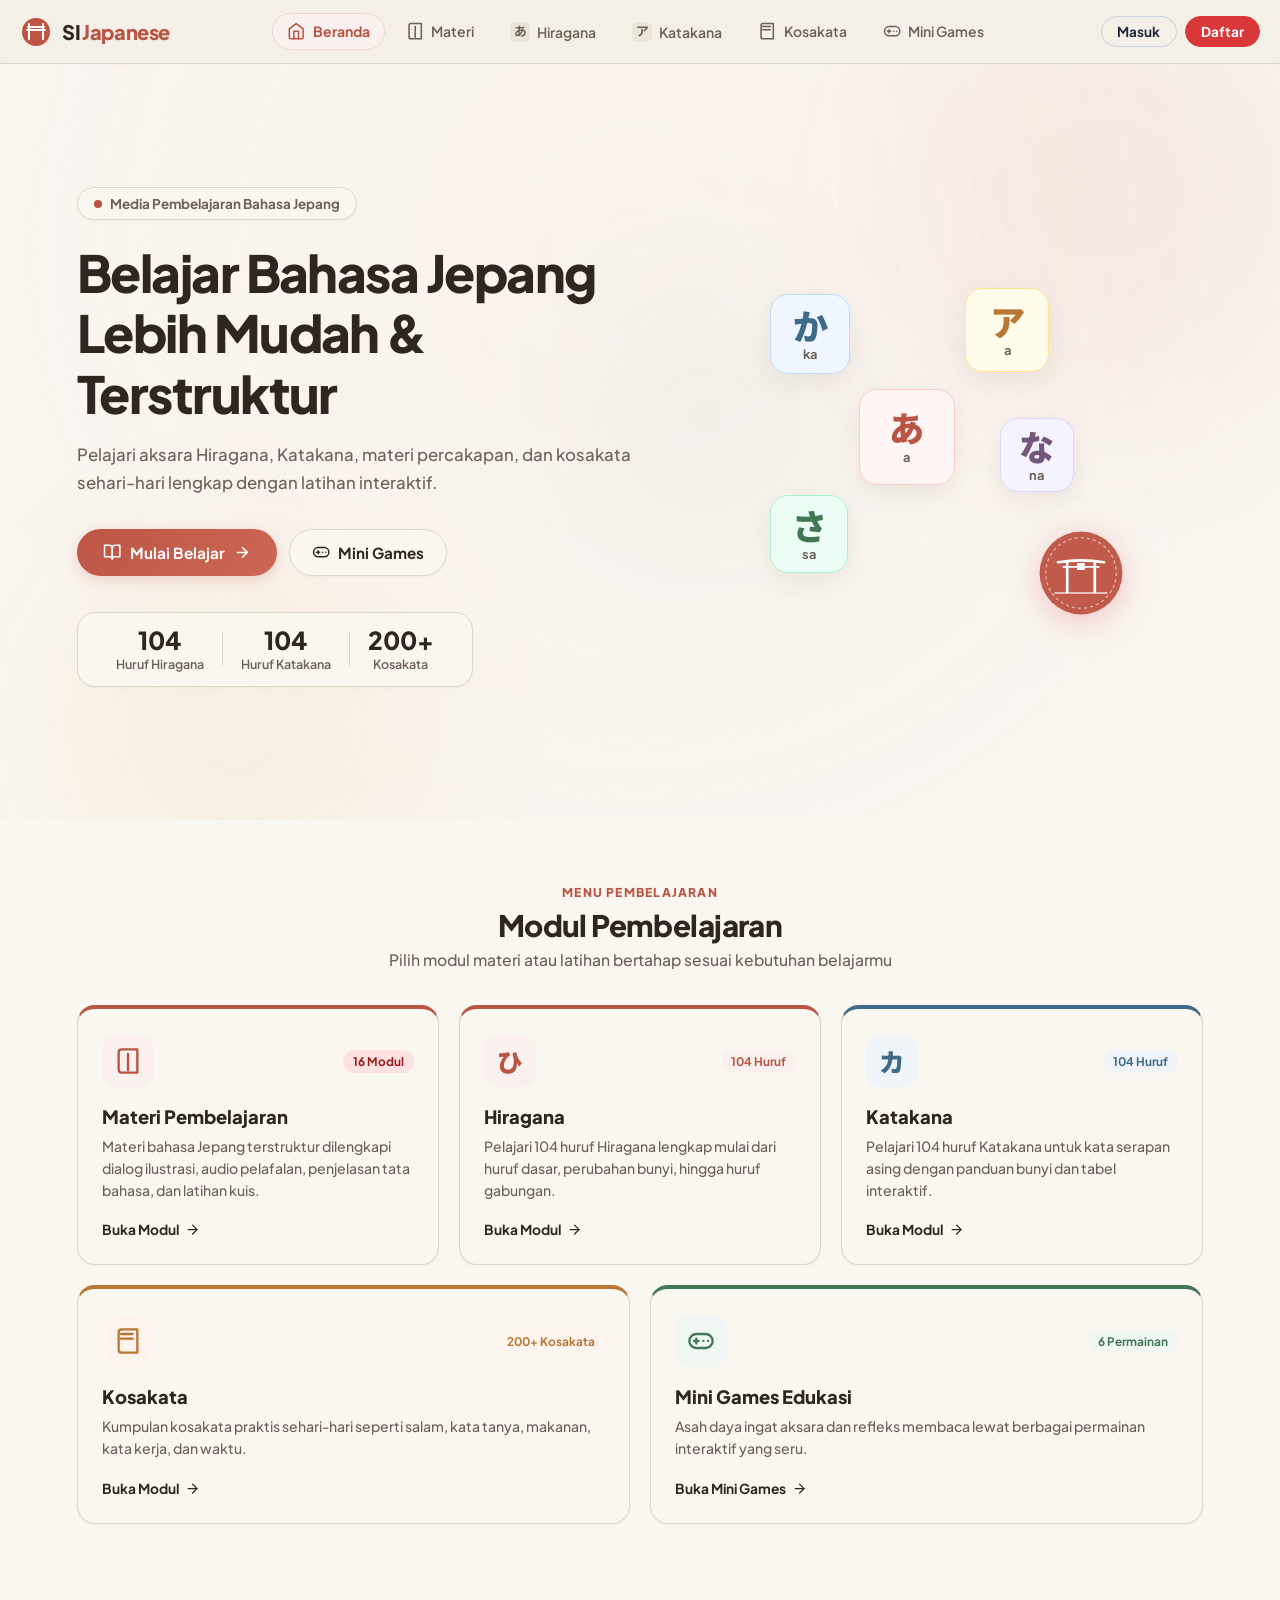
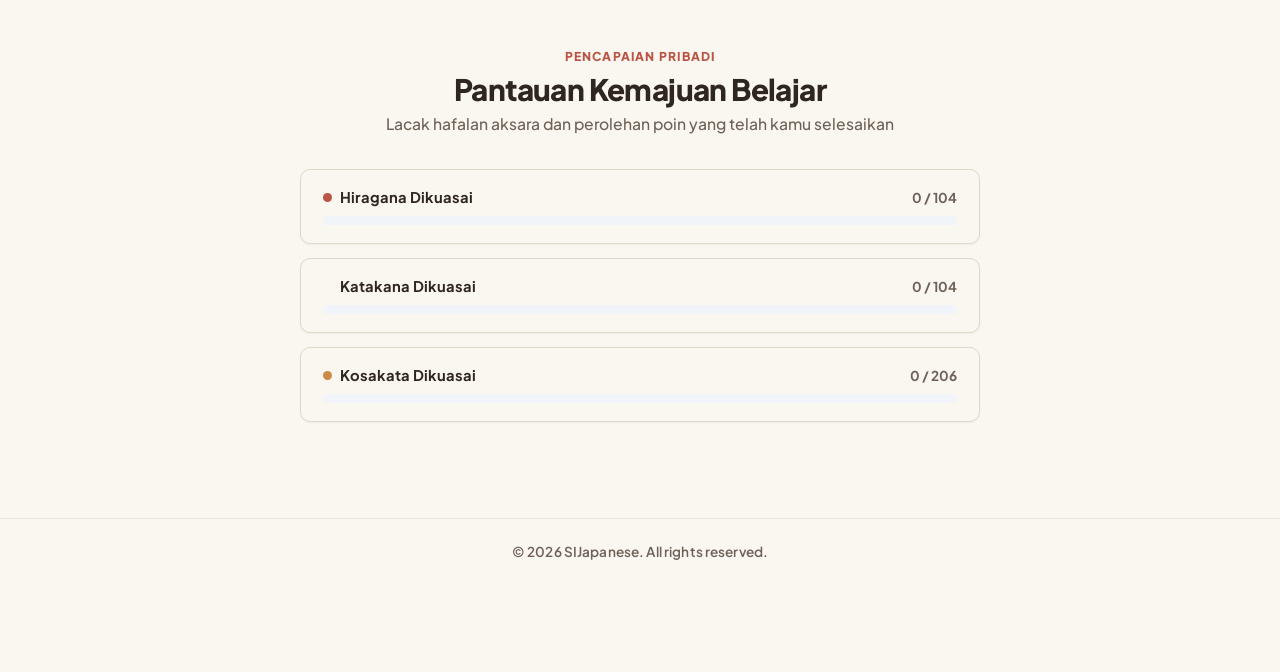
==== commit 664c5103: "feat: transisi sistem poin ke skor nilai akademik 0-100 kkm 70 dan optimasi teliti responsif mobile " ====
--- a/index.html
+++ b/index.html
@@ -8,10 +8,10 @@
   <link rel="preconnect" href="https://fonts.googleapis.com" />
   <link rel="preconnect" href="https://fonts.gstatic.com" crossorigin />
   <link href="https://fonts.googleapis.com/css2?family=Plus+Jakarta+Sans:ital,wght@0,500;0,600;0,700;0,800;1,500;1,600;1,700&family=Noto+Sans+JP:wght@500;700;900&display=swap" rel="stylesheet" />
-  <link rel="stylesheet" href="css/style.css?v=20261112_unified_headers" />
-  <link rel="stylesheet" href="css/materi.css?v=20261112_level_tabs_v1" />
-  <link rel="stylesheet" href="css/auth.css" />
-  <link rel="stylesheet" href="css/mobile_vibrant.css?v=20261112_level_tabs_v1" />
+  <link rel="stylesheet" href="css/style.css?v=20261112_academic_v2" />
+  <link rel="stylesheet" href="css/materi.css?v=20261112_academic_v2" />
+  <link rel="stylesheet" href="css/auth.css?v=20261112_academic_v2" />
+  <link rel="stylesheet" href="css/mobile_vibrant.css?v=20261112_academic_v2" />
   <style>
     html, body {
       background-color: #FAF6F0 !important;
@@ -544,7 +544,7 @@
               <span>Belum Hafal</span>
             </button>
             <button type="button" class="btn-flash-master" onclick="markFlashcardMastered()">
-              <span>Sudah Hafal (+3 Poin)</span>
+              <span>Sudah Hafal</span>
             </button>
             <button type="button" class="btn-flash-nav" onclick="nextFlashcard()">
               <span>Selanjutnya</span>
@@ -600,8 +600,8 @@
                 <strong id="flash-result-reviews" style="font-size: 1.45rem; color: #D97706;">0x Ulang</strong>
               </div>
               <div style="background: var(--card-warm); padding: 16px 12px; border-radius: 16px; border: 1.5px solid var(--border);">
-                <span style="font-size: 0.75rem; color: #6E6157; font-weight: 700; display: block; margin-bottom: 4px;">Poin Diperoleh</span>
-                <strong id="flash-result-points" style="font-size: 1.45rem; color: #16A34A;">+0 Poin</strong>
+                <span style="font-size: 0.75rem; color: #6E6157; font-weight: 700; display: block; margin-bottom: 4px;">Tingkat Kuasai</span>
+                <strong id="flash-result-points" style="font-size: 1.45rem; color: #16A34A;">100%</strong>
               </div>
             </div>
 
@@ -786,8 +786,8 @@
                 <span class="stat-col-val text-red" id="vocab-result-wrong-count">1 Soal</span>
               </div>
               <div class="result-stat-col">
-                <span class="stat-col-label">Poin Diperoleh</span>
-                <span class="stat-col-val text-amber" id="vocab-result-points-val">+45 Poin</span>
+                <span class="stat-col-label">Predikat Nilai</span>
+                <span class="stat-col-val text-amber" id="vocab-result-points-val">Grade A</span>
               </div>
               <div class="result-stat-col">
                 <span class="stat-col-label">Status Kelulusan</span>
@@ -2025,8 +2025,8 @@
                   <span class="celebrate-reward-val">Tuntas</span>
                 </div>
                 <div class="celebrate-reward-item">
-                  <span class="celebrate-reward-label">Bonus Poin</span>
-                  <span class="celebrate-reward-val highlight">+50 Poin</span>
+                  <span class="celebrate-reward-label">Evaluasi</span>
+                  <span class="celebrate-reward-val highlight">KKM 70</span>
                 </div>
                 <div class="celebrate-reward-item">
                   <span class="celebrate-reward-label">Tingkat</span>
@@ -2632,8 +2632,8 @@
   <div id="toast" class="toast hidden"></div>
 
   <script src="js/data.js"></script>
-  <script src="js/app.js?v=20261112_polished_v1"></script>
-  <script src="js/materi.js?v=20261112_level_tabs_v1"></script>
-  <script src="js/auth.js"></script>
+  <script src="js/app.js?v=20261112_academic_v2"></script>
+  <script src="js/materi.js?v=20261112_academic_v2"></script>
+  <script src="js/auth.js?v=20261112_academic_v2"></script>
 </body>
 </html>
--- a/css/auth.css
+++ b/css/auth.css
@@ -31,6 +31,50 @@
   width: 14px;
   height: 14px;
   fill: #F59E0B;
+}
+
+/* Badge Skor Akademik Resmi Siswa (0 - 100) */
+.academic-score-badge {
+  display: inline-flex;
+  align-items: center;
+  gap: 0.35rem;
+  background: #FFFBEB;
+  border: 1.5px solid #FCD34D;
+  color: #92400E;
+  padding: 0.28rem 0.75rem;
+  border-radius: var(--radius-pill, 9999px);
+  white-space: nowrap;
+  box-shadow: 0 1px 3px rgba(0, 0, 0, 0.04);
+}
+.academic-score-badge .nav-score-label {
+  font-size: 0.68rem;
+  text-transform: uppercase;
+  letter-spacing: 0.5px;
+  font-weight: 800;
+  color: #B45309;
+}
+.academic-score-badge .nav-score-val {
+  font-size: 0.92rem;
+  font-weight: 900;
+  color: #78350F;
+}
+
+/* Badge Peran Guru di Navbar */
+.guru-role-chip {
+  display: inline-flex;
+  align-items: center;
+  gap: 0.4rem;
+  background: #EFF6FF;
+  border: 1.5px solid #BFDBFE;
+  color: #1D4ED8;
+  font-weight: 800;
+  font-size: 0.8rem;
+  padding: 0.28rem 0.75rem;
+  border-radius: var(--radius-pill, 9999px);
+  white-space: nowrap;
+}
+.guru-role-chip svg {
+  stroke: #1D4ED8;
 }
 
 /* Tombol Bubble Profil (Kompak & Elegan) */
--- a/css/mobile_vibrant.css
+++ b/css/mobile_vibrant.css
@@ -112,8 +112,26 @@
   }
 
   .nav-score-compact {
-    padding: 0.25rem 0.65rem !important;
-    font-size: 0.8rem !important;
+    padding: 0.22rem 0.55rem !important;
+    font-size: 0.78rem !important;
+  }
+
+  .academic-score-badge {
+    padding: 0.22rem 0.55rem !important;
+    font-size: 0.75rem !important;
+    gap: 4px !important;
+  }
+  .academic-score-badge .nav-score-label {
+    font-size: 0.6rem !important;
+  }
+  .academic-score-badge .nav-score-val {
+    font-size: 0.82rem !important;
+  }
+
+  .guru-role-chip {
+    padding: 0.22rem 0.55rem !important;
+    font-size: 0.74rem !important;
+    gap: 4px !important;
   }
 
   .nav-profile-bubble-btn {
@@ -1672,6 +1690,52 @@
    KOSAKATA (VOCABULARY) MOBILE RESPONSIVE
    ==================================================== */
 @media (max-width: 768px) {
+  /* Mode Switcher Nav: 3 Kolom Rapi & Kompak (Tidak Memakan Ruang Vertikal) */
+  .vocab-mode-nav-wrap {
+    padding: 0 16px 14px !important;
+  }
+  .vocab-mode-switcher {
+    grid-template-columns: repeat(3, 1fr) !important;
+    gap: 6px !important;
+    padding: 5px !important;
+    border-radius: 14px !important;
+  }
+  .vocab-mode-btn {
+    padding: 8px 4px !important;
+    gap: 3px !important;
+    border-radius: 10px !important;
+  }
+  .vocab-mode-pill-tag {
+    font-size: 0.64rem !important;
+    padding: 1px 6px !important;
+    font-weight: 800 !important;
+  }
+  .vocab-mode-title {
+    font-size: 0.76rem !important;
+    font-weight: 700 !important;
+    line-height: 1.25 !important;
+  }
+
+  /* Bilah Filter Kategori Kosakata Scroll Horizontal Tanpa Scrollbar Kasar */
+  .vocab-categories-bar {
+    display: flex !important;
+    overflow-x: auto !important;
+    -webkit-overflow-scrolling: touch !important;
+    scrollbar-width: none !important;
+    gap: 8px !important;
+    padding-bottom: 6px !important;
+    margin-bottom: 12px !important;
+  }
+  .vocab-categories-bar::-webkit-scrollbar {
+    display: none !important;
+  }
+  .vocab-cat-btn {
+    flex-shrink: 0 !important;
+    white-space: nowrap !important;
+    padding: 7px 14px !important;
+    font-size: 0.82rem !important;
+  }
+
   .vocab-tabs {
     display: flex !important;
     overflow-x: auto !important;
@@ -1708,13 +1772,15 @@
     border-color: #B45309 !important;
     box-shadow: 0 4px 12px rgba(180, 83, 9, 0.3) !important;
   }
+
+  /* Grid Kosakata: 1 Kolom Nyaman di HP (<600px), 2 Kolom di Tablet (>=600px) */
   .vocab-grid {
-    grid-template-columns: repeat(2, 1fr) !important;
-    gap: 12px !important;
+    grid-template-columns: 1fr !important;
+    gap: 14px !important;
     padding: 0 16px 60px !important;
   }
   .vocab-card {
-    padding: 14px 12px !important;
+    padding: 16px 16px !important;
     border-radius: 16px !important;
     box-shadow: 0 2px 8px rgba(0, 0, 0, 0.04) !important;
   }
@@ -1722,19 +1788,54 @@
     margin-bottom: 8px !important;
   }
   .vocab-jp {
-    font-size: 1.45rem !important;
+    font-size: 1.55rem !important;
+    line-height: 1.3 !important;
   }
   .vocab-reading {
+    font-size: 0.85rem !important;
+  }
+  .vocab-id {
+    font-size: 0.95rem !important;
+    margin-top: 6px !important;
+    line-height: 1.35 !important;
+  }
+  .vocab-example-box {
+    margin-top: 10px !important;
+    padding: 10px 12px !important;
+    border-radius: 12px !important;
+  }
+  .vocab-example-text-jp {
+    font-size: 0.88rem !important;
+    line-height: 1.4 !important;
+  }
+  .vocab-card-footer {
+    display: flex !important;
+    align-items: center !important;
+    justify-content: space-between !important;
+    gap: 10px !important;
+    margin-top: 12px !important;
+    padding-top: 10px !important;
+  }
+  .btn-vocab-sound,
+  .btn-vocab-master {
+    flex: 1 !important;
+    min-height: 40px !important;
+    display: inline-flex !important;
+    align-items: center !important;
+    justify-content: center !important;
+    white-space: nowrap !important;
     font-size: 0.82rem !important;
-  }
-  .vocab-id {
-    font-size: 0.92rem !important;
-    margin-top: 6px !important;
-  }
-  .vocab-card-footer {
-    margin-top: 10px !important;
-    padding-top: 8px !important;
-  }
-}
-
-
+    font-weight: 700 !important;
+    padding: 8px 10px !important;
+    border-radius: 10px !important;
+  }
+}
+
+@media (min-width: 600px) and (max-width: 900px) {
+  .vocab-grid {
+    grid-template-columns: repeat(2, minmax(0, 1fr)) !important;
+    gap: 16px !important;
+  }
+}
+
+
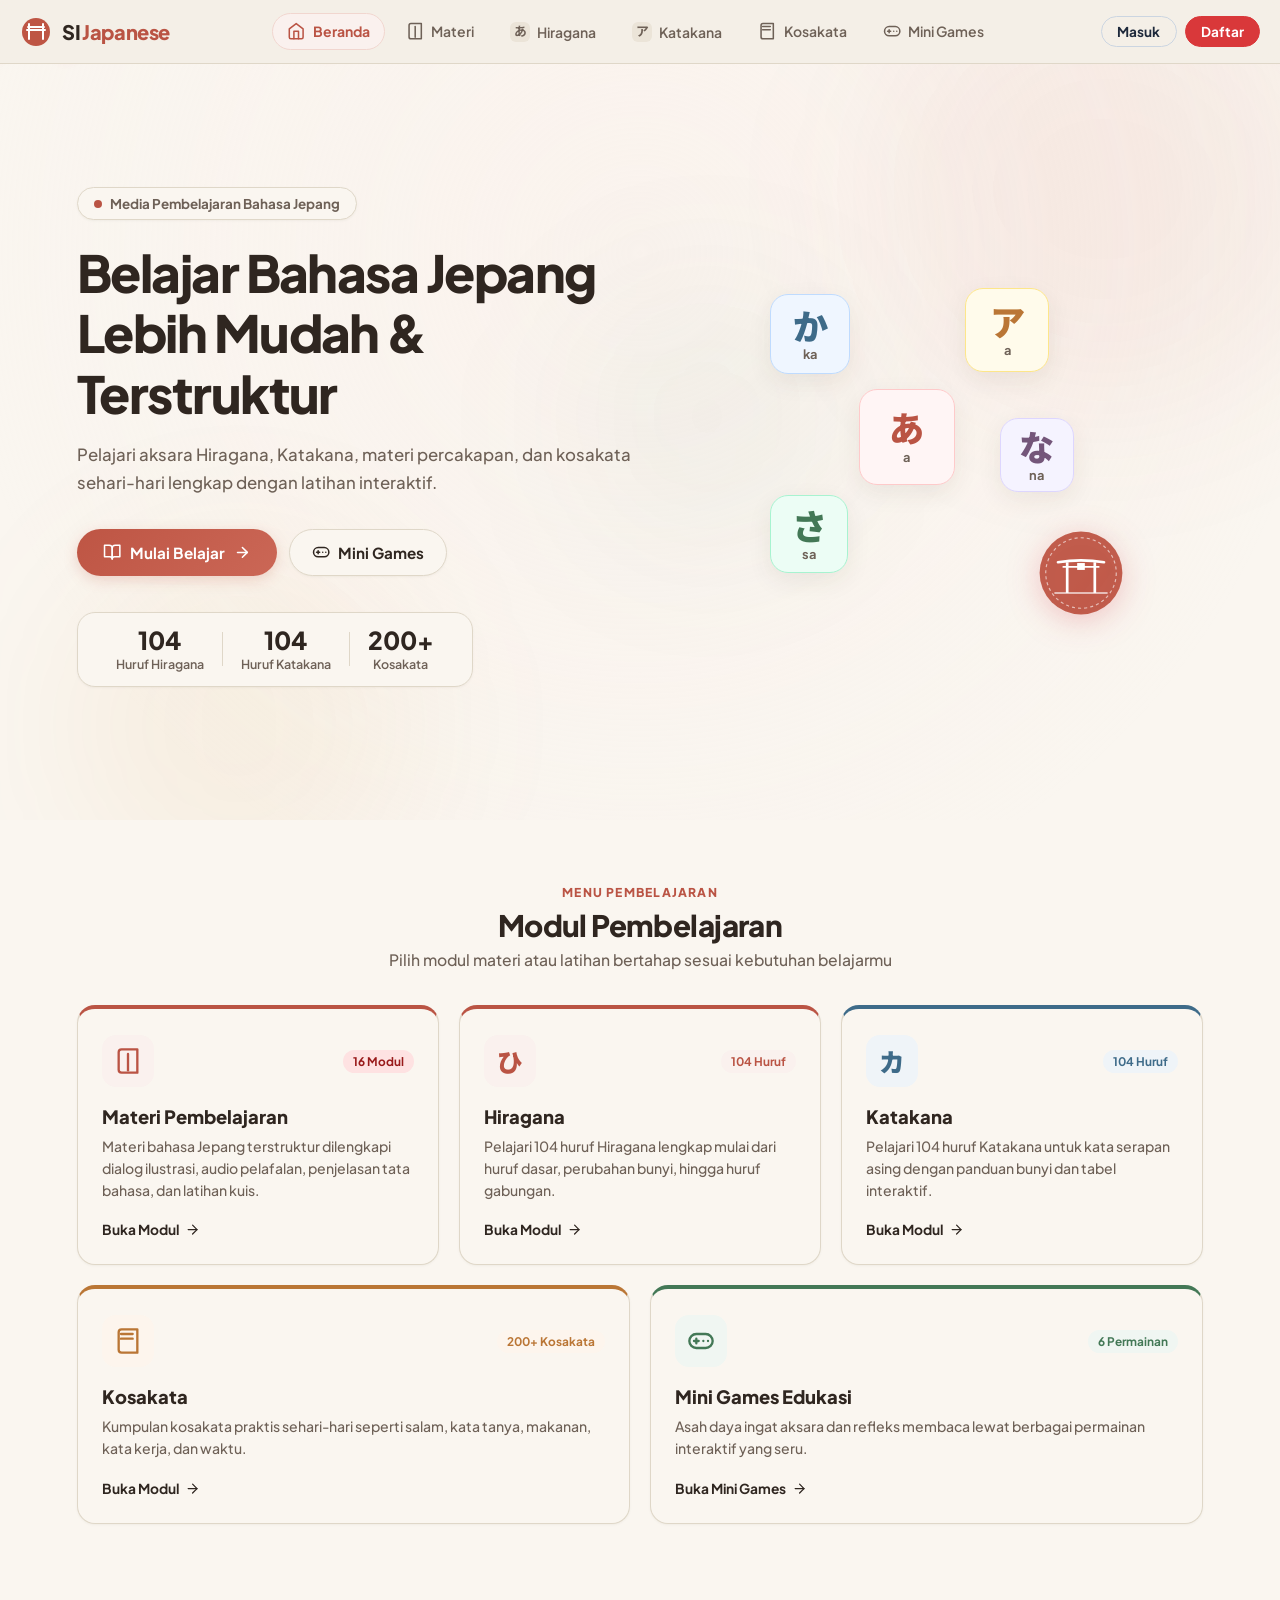
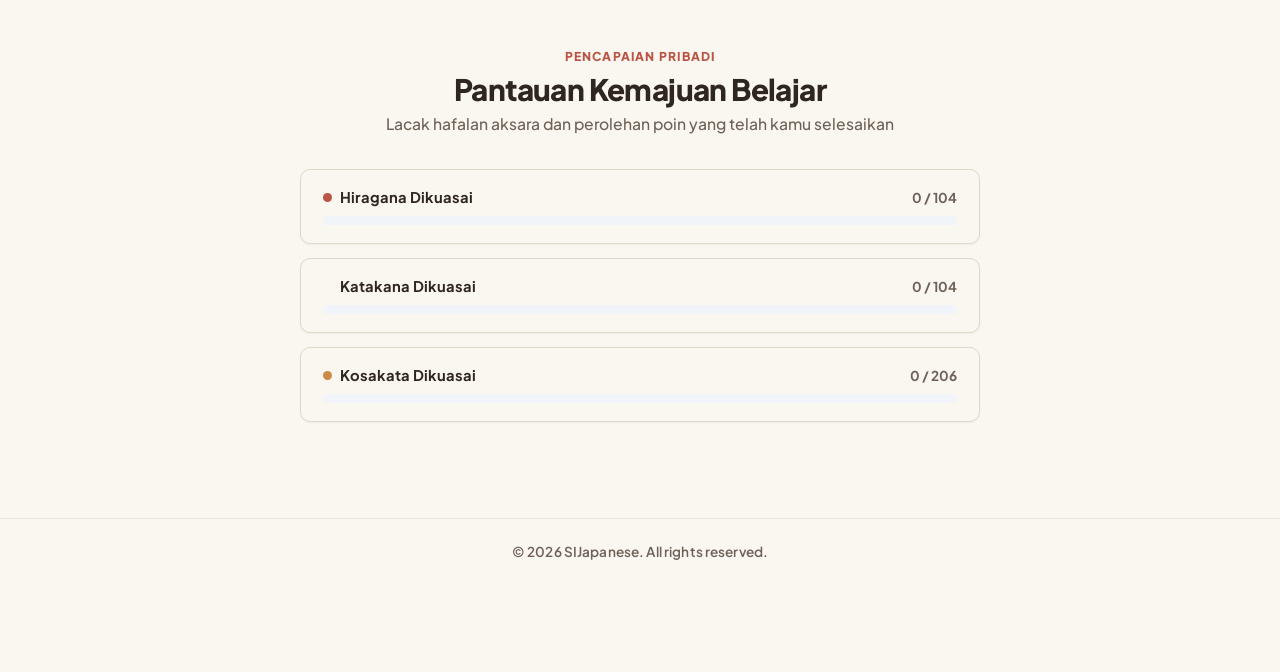
==== commit 2708c41a: "fix: cegah auto-scroll layar hp saat keyboard muncul, kunci viewport game, dan eliminasi tumpang tin" ====
--- a/index.html
+++ b/index.html
@@ -8,10 +8,10 @@
   <link rel="preconnect" href="https://fonts.googleapis.com" />
   <link rel="preconnect" href="https://fonts.gstatic.com" crossorigin />
   <link href="https://fonts.googleapis.com/css2?family=Plus+Jakarta+Sans:ital,wght@0,500;0,600;0,700;0,800;1,500;1,600;1,700&family=Noto+Sans+JP:wght@500;700;900&display=swap" rel="stylesheet" />
-  <link rel="stylesheet" href="css/style.css?v=20261112_academic_v2" />
-  <link rel="stylesheet" href="css/materi.css?v=20261112_academic_v2" />
-  <link rel="stylesheet" href="css/auth.css?v=20261112_academic_v2" />
-  <link rel="stylesheet" href="css/mobile_vibrant.css?v=20261112_academic_v2" />
+  <link rel="stylesheet" href="css/style.css?v=20261112_game_mobile_fix_v3" />
+  <link rel="stylesheet" href="css/materi.css?v=20261112_game_mobile_fix_v3" />
+  <link rel="stylesheet" href="css/auth.css?v=20261112_game_mobile_fix_v3" />
+  <link rel="stylesheet" href="css/mobile_vibrant.css?v=20261112_game_mobile_fix_v3" />
   <style>
     html, body {
       background-color: #FAF6F0 !important;
@@ -2377,7 +2377,7 @@
               <span class="ms-input-icon">
                 <svg viewBox="0 0 24 24" class="svg-icon-mini"><rect width="20" height="14" x="2" y="5" rx="2"/><line x1="6" x2="6" y1="9" y2="9"/><line x1="10" x2="10" y1="9" y2="9"/><line x1="14" x2="14" y1="9" y2="9"/><line x1="18" x2="18" y1="9" y2="9"/><line x1="6" x2="6" y1="13" y2="13"/><line x1="18" x2="18" y1="13" y2="13"/><line x1="10" x2="14" y1="13" y2="13"/></svg>
               </span>
-              <input type="text" id="ms-input" class="ms-input-field" placeholder="Ketik langsung dengan keyboard fisik (contoh: ka, sa, tsu)..." autocomplete="off" autocapitalize="off" spellcheck="false" />
+              <input type="text" id="ms-input" class="ms-input-field" placeholder="Ketik romaji (contoh: ka, sa, tsu)..." autocomplete="off" autocapitalize="off" spellcheck="false" />
               <button class="ms-clear-btn" onclick="clearMonsterInput()" title="Bersihkan input">x</button>
             </div>
           </div>
@@ -2632,8 +2632,8 @@
   <div id="toast" class="toast hidden"></div>
 
   <script src="js/data.js"></script>
-  <script src="js/app.js?v=20261112_academic_v2"></script>
-  <script src="js/materi.js?v=20261112_academic_v2"></script>
-  <script src="js/auth.js?v=20261112_academic_v2"></script>
+  <script src="js/app.js?v=20261112_game_mobile_fix_v3"></script>
+  <script src="js/materi.js?v=20261112_game_mobile_fix_v3"></script>
+  <script src="js/auth.js?v=20261112_game_mobile_fix_v3"></script>
 </body>
 </html>
--- a/css/mobile_vibrant.css
+++ b/css/mobile_vibrant.css
@@ -1575,6 +1575,149 @@
   text-align: center !important;
 }
 
+/* ====================================================
+   MOBILE GAME VIEWPORT LOCK & KEYBOARD AVOIDANCE
+   Mencegah browser HP scroll otomatis ketika keyboard muncul
+   dan mencegah geser halaman saat tap/drag di game arena
+   ==================================================== */
+html.game-locked,
+body.game-locked {
+  overflow: hidden !important;
+  position: fixed !important;
+  width: 100% !important;
+  height: 100% !important;
+  height: 100dvh !important;
+  margin: 0 !important;
+  padding: 0 !important;
+  touch-action: none !important;
+  overscroll-behavior: none !important;
+  -webkit-overflow-scrolling: auto !important;
+}
+
+body.game-locked .mobile-bottom-nav,
+body.game-locked footer,
+body.game-locked .main-header {
+  display: none !important;
+}
+
+@media (max-width: 768px) {
+  /* MIDNIGHT SAMURAI MOBILE FIXED ARENA ABOVE KEYBOARD */
+  body.game-locked #ms-battle {
+    position: fixed !important;
+    top: 0 !important;
+    left: 0 !important;
+    right: 0 !important;
+    bottom: 0 !important;
+    width: 100% !important;
+    height: 100% !important;
+    height: 100dvh !important;
+    z-index: 99999 !important;
+    display: flex !important;
+    flex-direction: column !important;
+    margin: 0 !important;
+    border-radius: 0 !important;
+    background: #030712 !important;
+    overflow: hidden !important;
+    border: none !important;
+    box-shadow: none !important;
+    box-sizing: border-box !important;
+  }
+
+  body.game-locked #ms-battle .ms-hud {
+    flex-shrink: 0 !important;
+    padding: 6px 10px !important;
+    border-radius: 0 !important;
+    background: #0B1120 !important;
+    border-bottom: 1.5px solid #1E293B !important;
+  }
+
+  body.game-locked #ms-battle .ms-arena {
+    flex: 1 1 auto !important;
+    height: 100% !important;
+    min-height: 0 !important;
+    position: relative !important;
+    overflow: hidden !important;
+    touch-action: none !important;
+  }
+
+  body.game-locked #ms-battle .ms-controls {
+    flex-shrink: 0 !important;
+    padding: 6px 10px 10px !important;
+    background: #0F172A !important;
+    border-top: 1.5px solid #1E293B !important;
+    margin: 0 !important;
+    box-sizing: border-box !important;
+  }
+
+  body.game-locked #ms-battle .ms-input-bar {
+    margin: 0 !important;
+    width: 100% !important;
+    box-sizing: border-box !important;
+  }
+
+  /* Anti-overlap Monster Badges on Mobile */
+  .ms-monster {
+    user-select: none !important;
+    -webkit-user-select: none !important;
+    touch-action: none !important;
+  }
+
+  .monster-badge {
+    padding: 3px 8px !important;
+    border-radius: 10px !important;
+    max-width: 90px !important;
+    margin-bottom: 2px !important;
+    box-shadow: 0 2px 8px rgba(0, 0, 0, 0.7) !important;
+  }
+
+  .monster-kana {
+    font-size: 1.35rem !important;
+  }
+
+  .ms-monster-oni .monster-avatar svg,
+  .ms-monster-ghost .monster-avatar svg,
+  .ms-monster-slime .monster-avatar svg,
+  .ms-monster-bat .monster-avatar svg {
+    width: 44px !important;
+    height: 44px !important;
+  }
+
+  /* KANA BLAST MOBILE DOCKED FULLSCREEN ARENA */
+  body.game-locked .blast-game-container {
+    position: fixed !important;
+    top: 0 !important;
+    left: 0 !important;
+    right: 0 !important;
+    bottom: 0 !important;
+    width: 100% !important;
+    height: 100% !important;
+    height: 100dvh !important;
+    z-index: 99999 !important;
+    display: flex !important;
+    flex-direction: column !important;
+    border-radius: 0 !important;
+    margin: 0 !important;
+    overflow: hidden !important;
+    background: #070B14 !important;
+    border: none !important;
+    box-sizing: border-box !important;
+  }
+
+  body.game-locked .blast-hud {
+    flex-shrink: 0 !important;
+    border-radius: 0 !important;
+  }
+
+  body.game-locked .blast-arena {
+    flex: 1 1 auto !important;
+    height: 100% !important;
+    min-height: 0 !important;
+    max-height: none !important;
+    border-radius: 0 !important;
+    touch-action: none !important;
+  }
+}
+
 /* Kana Blast - Fixed stable container and HUD on mobile to prevent size jumping */
 .blast-game-container {
   width: 100% !important;
